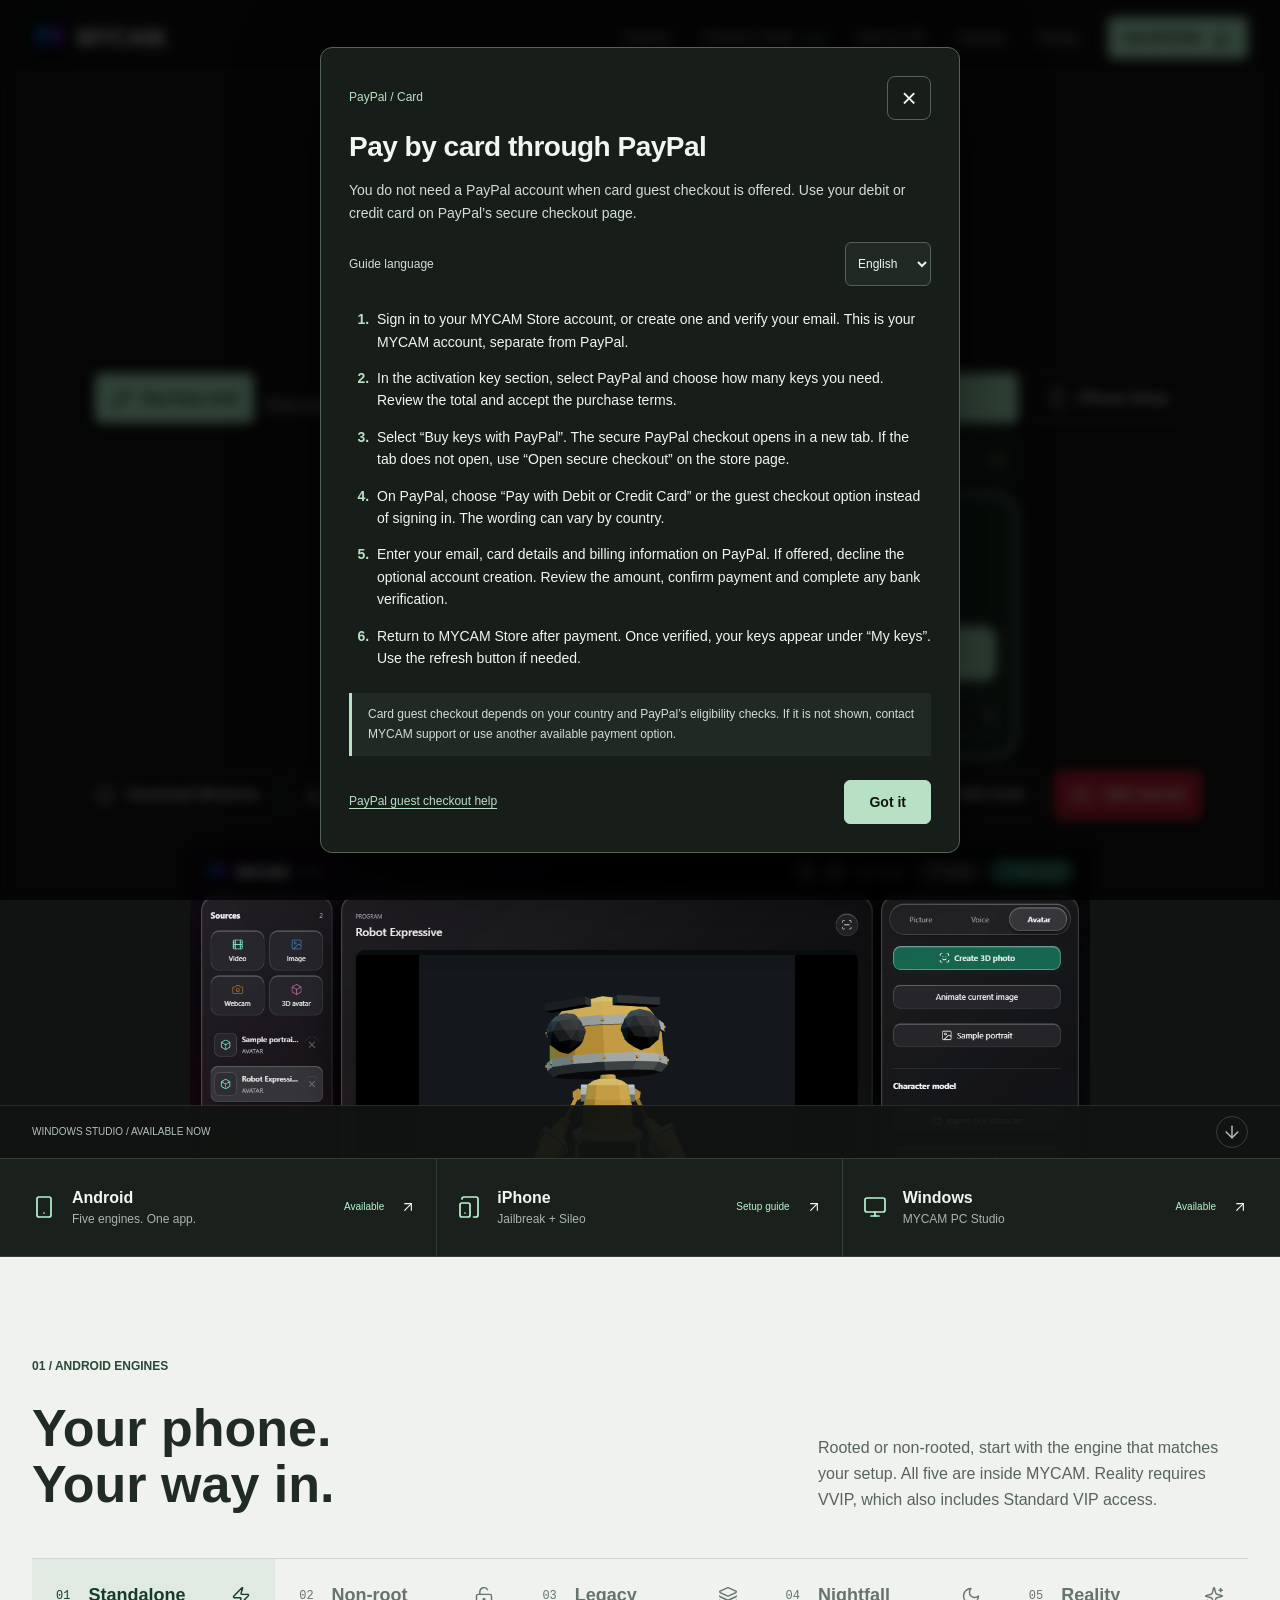
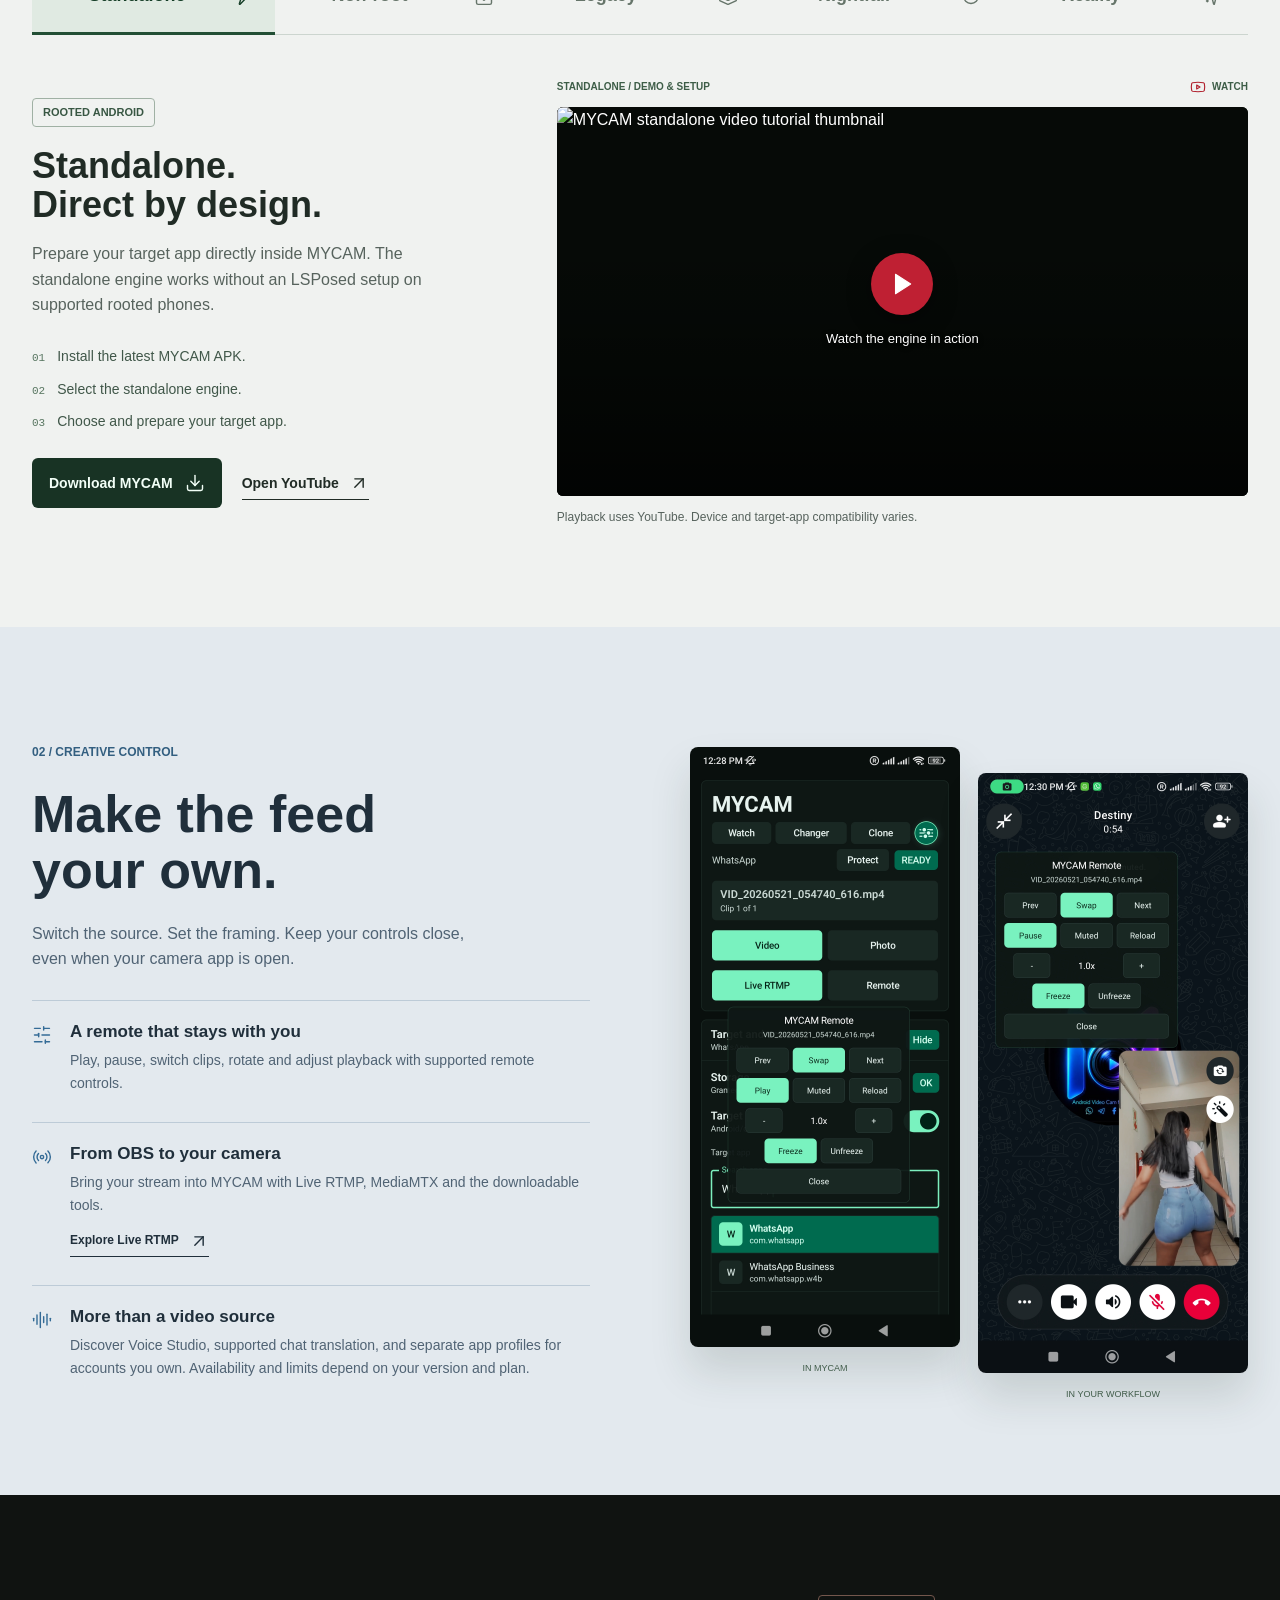
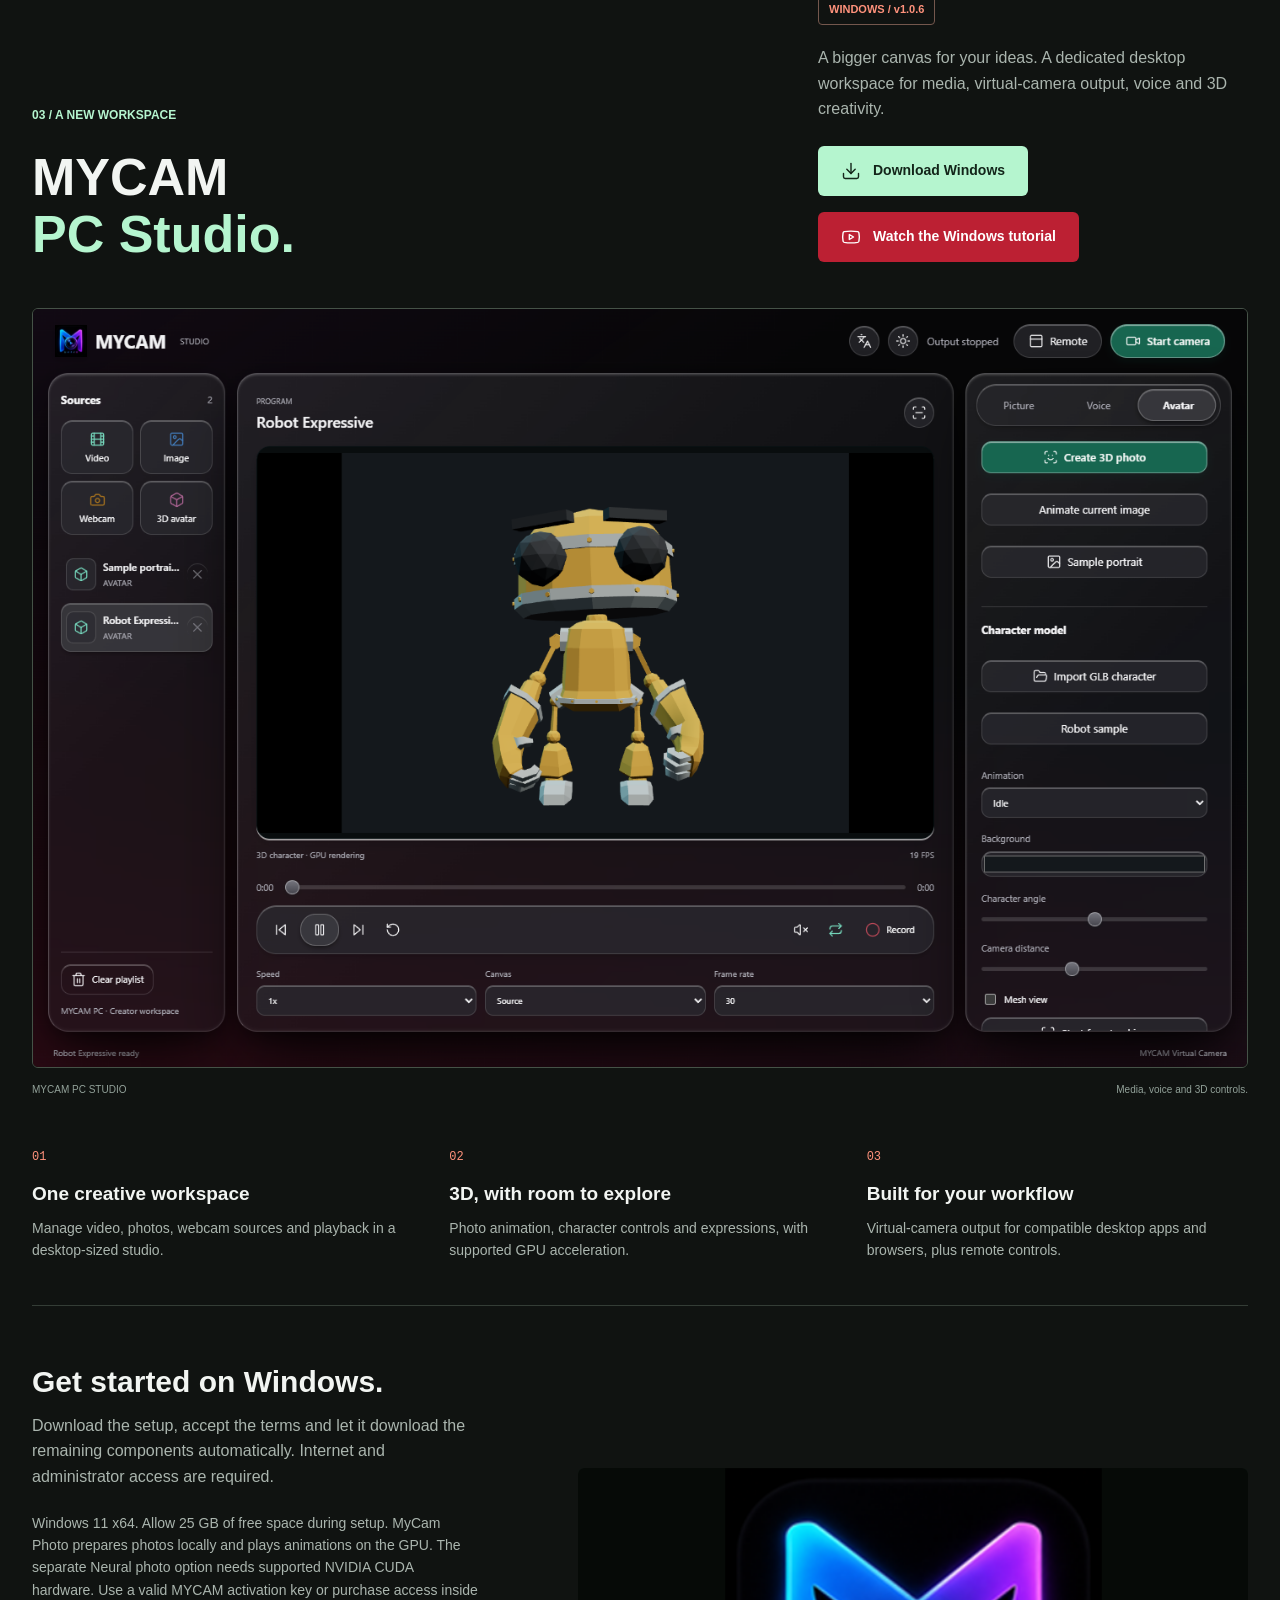
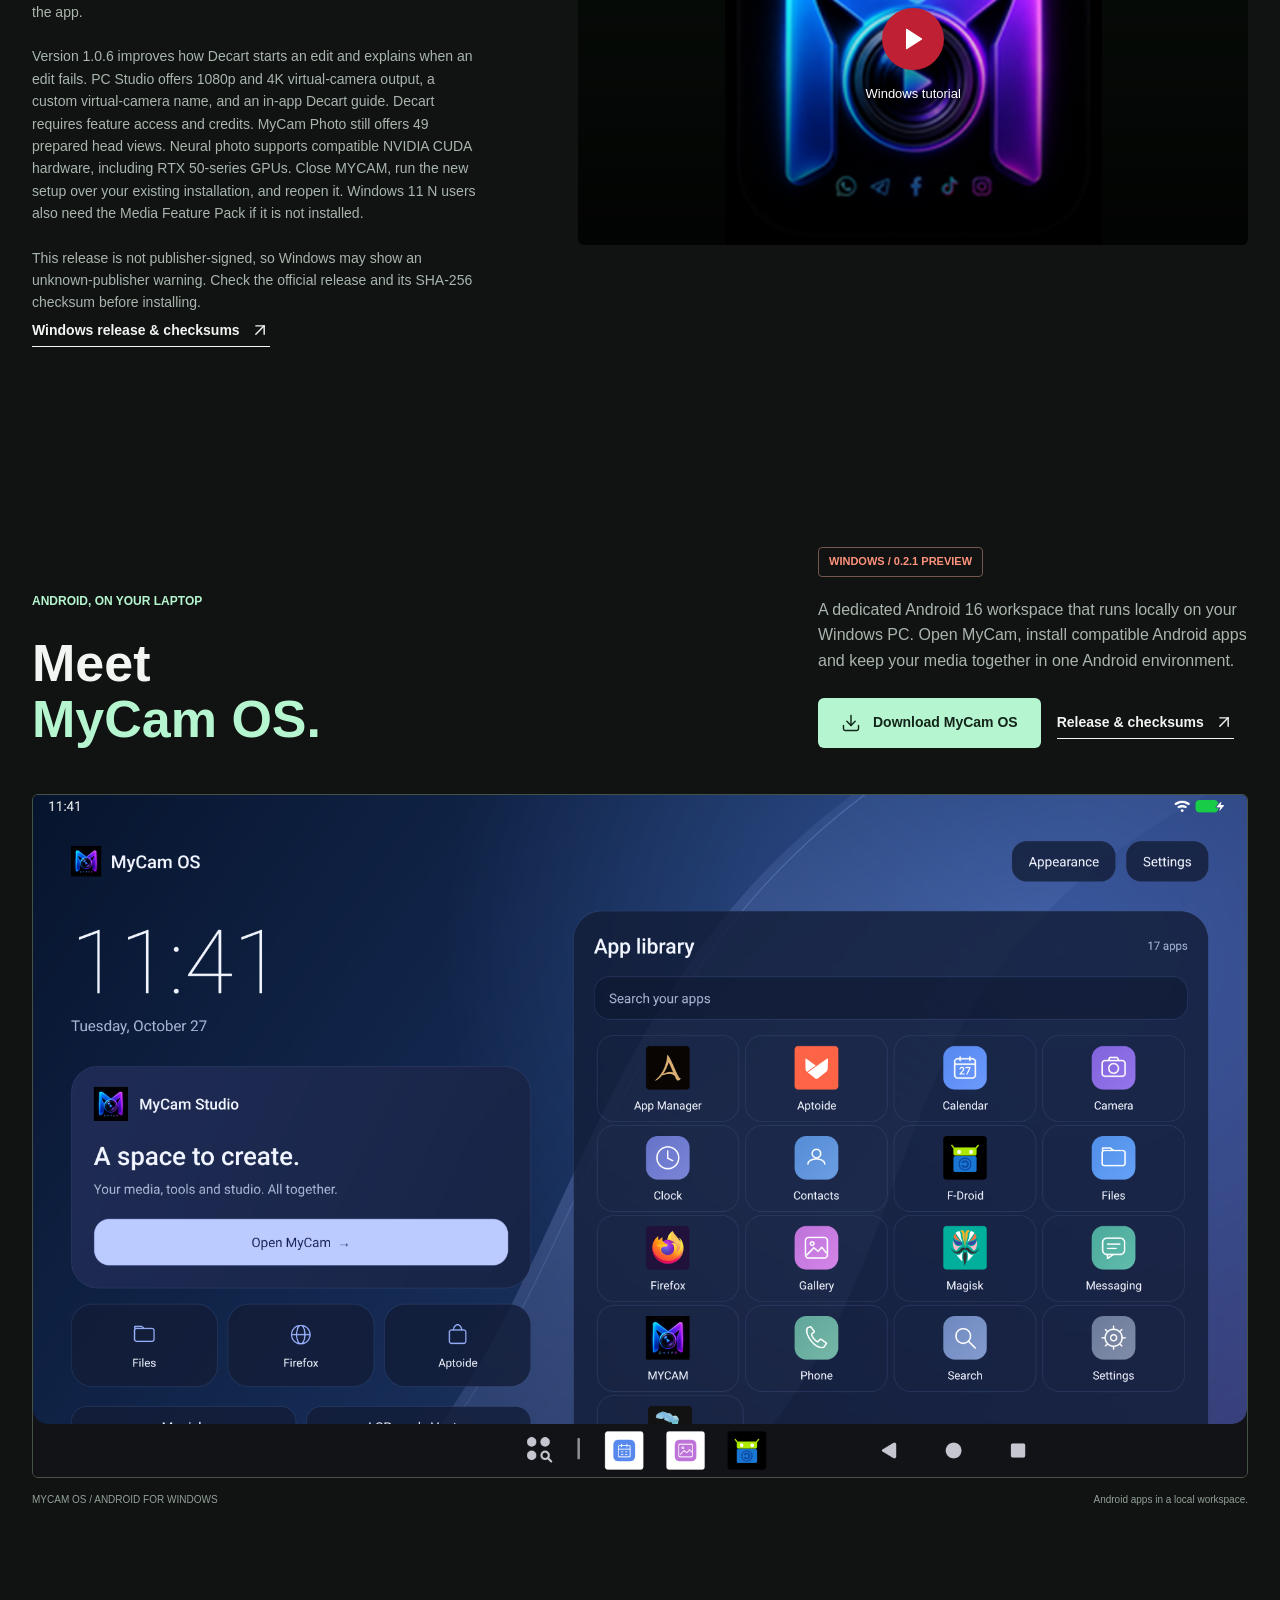
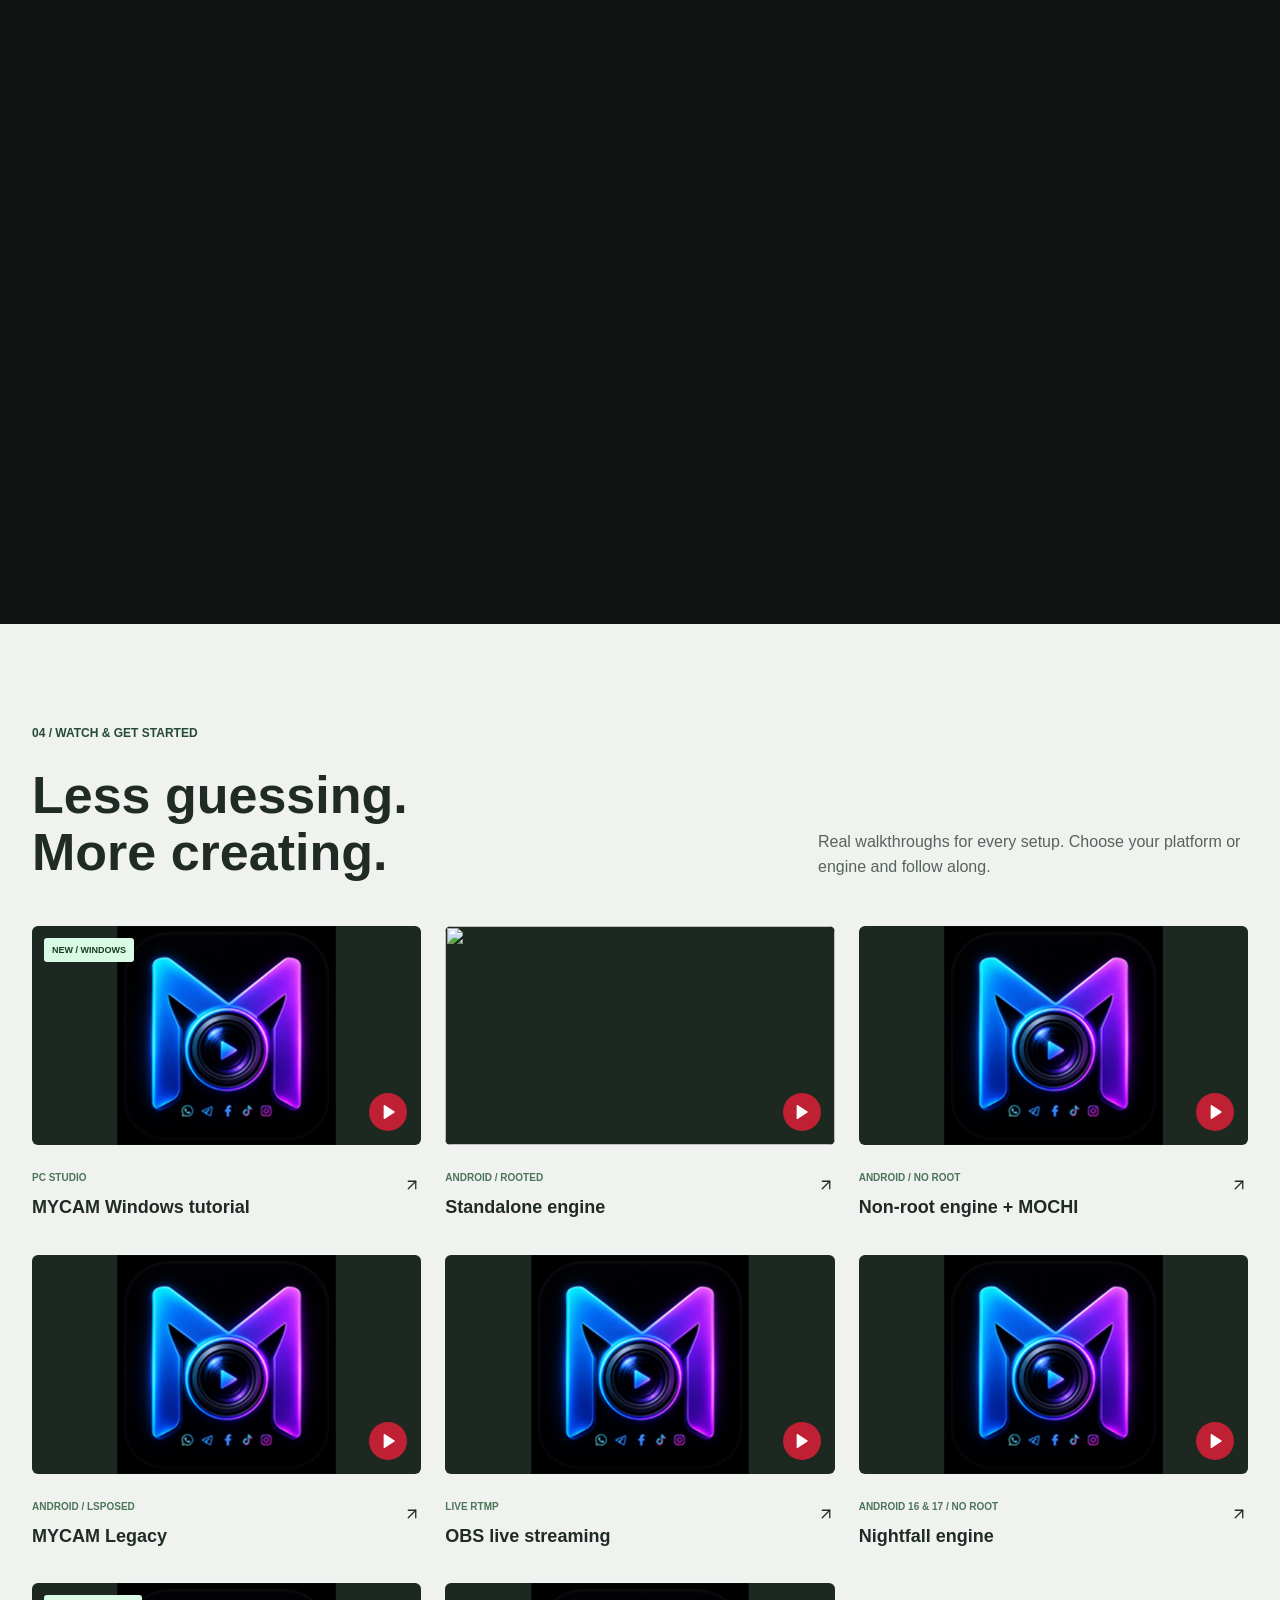
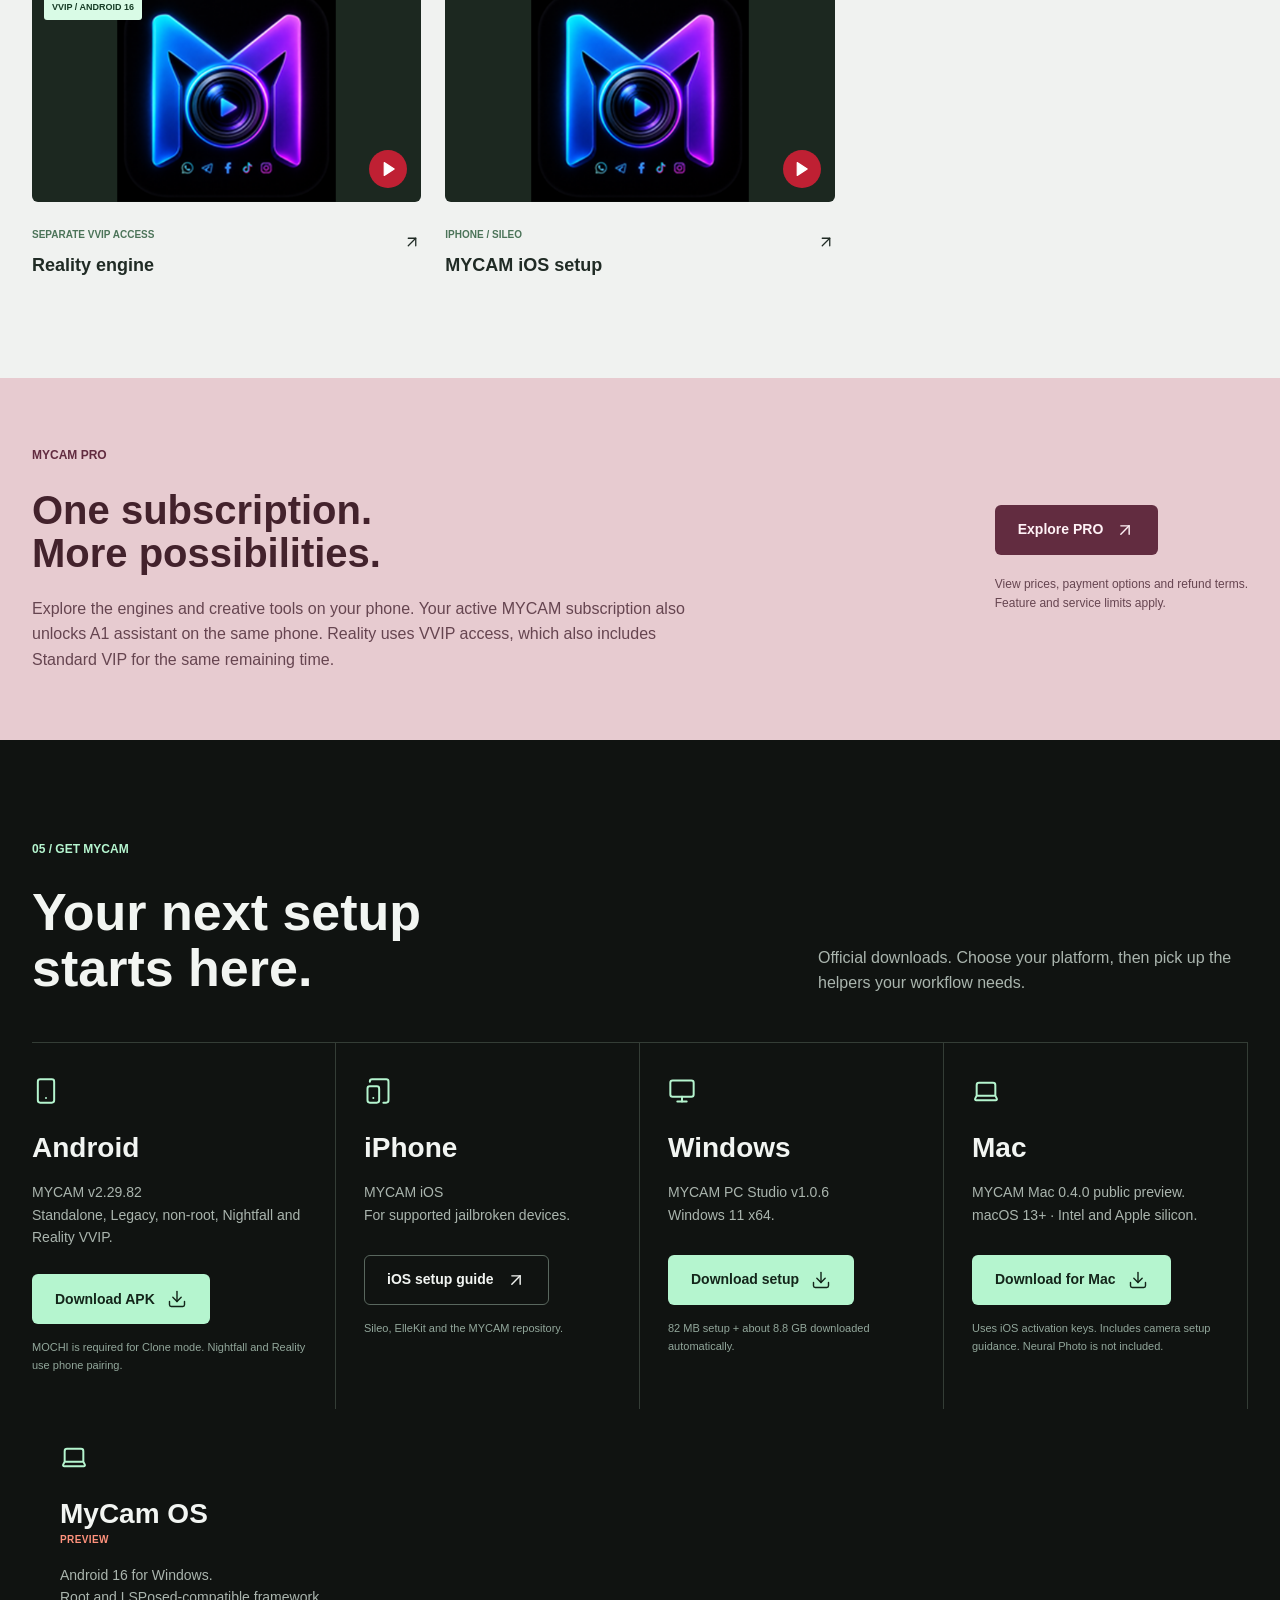
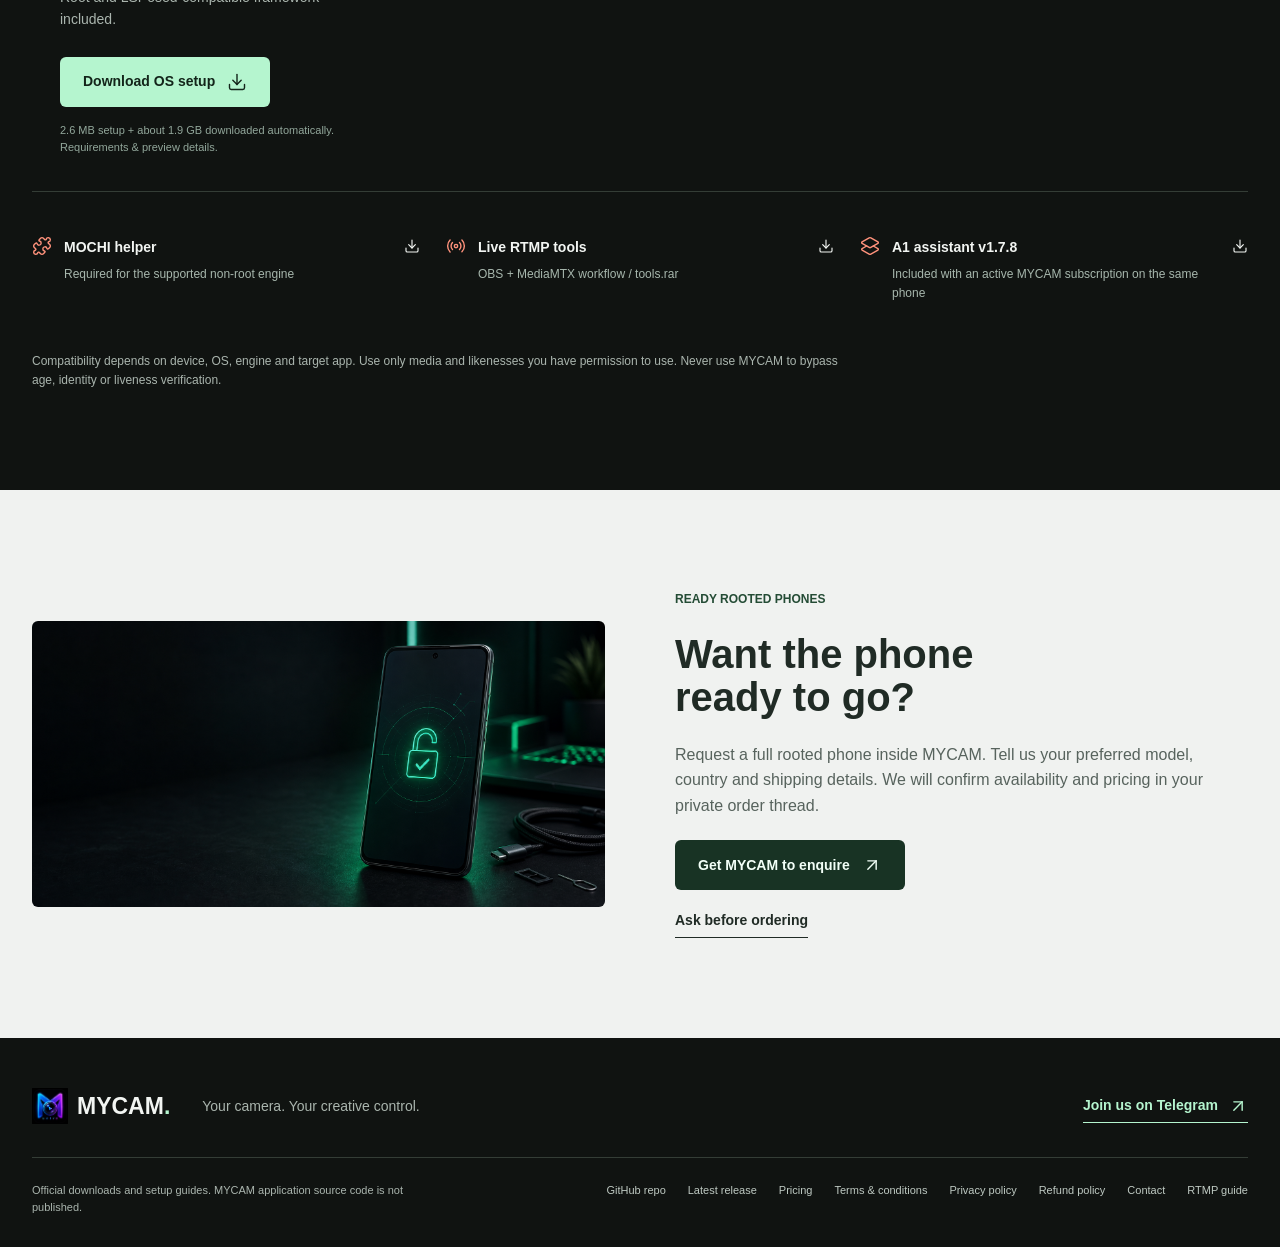
==== docs/index.html @ 9e1f2d4d "Deploy MYCAM 2.29.82 release metadata" ====
<!doctype html>
<html lang="en">
<head>
  <meta charset="utf-8">
  <meta name="viewport" content="width=device-width, initial-scale=1">
  <title>MYCAM | Android, iOS, Windows &amp; Mac Virtual Camera</title>
  <meta name="description" content="Download MYCAM for Android, Windows PC Studio, Mac and MyCam OS for Windows, or follow the iPhone setup. Watch engine tutorials and get MOCHI and Live RTMP tools.">
  <meta name="robots" content="index,follow">
  <link rel="canonical" href="https://elementtime6969.github.io/mycam/">
  <meta property="og:title" content="MYCAM | Your camera. Your creative control.">
  <meta property="og:description" content="Five Android engines. Reality VVIP. iPhone setup. Windows PC Studio and MYCAM Mac public preview are available. Explore the demos and find your setup.">
  <meta property="og:type" content="website">
  <meta property="og:url" content="https://elementtime6969.github.io/mycam/">
  <meta property="og:image" content="https://elementtime6969.github.io/mycam/assets/mycam-pc-studio.png">
  <meta name="twitter:card" content="summary_large_image">
  <meta name="theme-color" content="#101311">
  <link rel="icon" href="assets/mycam-logo.png" type="image/png">
  <link rel="stylesheet" href="assets/site.css?v=20261029-mycam-os">
  <link rel="stylesheet" href="assets/paypal-guide.css?v=20261010-1">
  <script src="assets/paypal-guide.js?v=20261010-1" defer></script>
  <script src="assets/lucide.min.js" defer></script>
  <script src="assets/site.js?v=20261015-vvip-includes-vip" defer></script>
  <link rel="stylesheet" href="assets/android-download.css?v=20261103-1">
  <script src="assets/android-download.js?v=20261103-1" defer></script>
  <script type="application/ld+json">
  {"@context":"https://schema.org","@type":"SoftwareApplication","name":"MYCAM","applicationCategory":"MultimediaApplication","operatingSystem":"Android","softwareVersion":"2.29.82","identifier":"com.destiny.mycam","description":"Android virtual camera with Standalone, Legacy LSPosed, non-root with MOCHI, Nightfall and Reality VVIP engines. Includes local media, remote controls and OBS RTMP workflows.","downloadUrl":"https://github.com/elementtime6969/mycam/releases/download/v2.29.82/Mycam-v2.29.82.apk","installUrl":"https://github.com/elementtime6969/mycam/releases/latest","softwareRequirements":"Root for Standalone and Legacy LSPosed modes, or a supported non-root setup with MOCHI","author":{"@type":"Organization","name":"MYCAM"}}
  </script>
<link rel="stylesheet" href="assets/payment-guide.css"><script src="assets/payment-guide.js?v=20261010-paypal" defer></script></head>
<body>
  <a class="skip-link" href="#main">Skip to content</a>
  <header class="site-header">
    <div class="wrap header-inner">
      <a class="brand" href="#" aria-label="MYCAM home"><img src="assets/mycam-logo.png" width="40" height="40" alt=""><span>MYCAM<span class="brand-dot">.</span></span></a>
      <nav class="desktop-nav" aria-label="Main navigation"><a href="#engines">Engines</a><a href="#windows">Windows Studio <span class="nav-new">NEW</span></a><a href="#mycam-os">MyCam OS</a><a href="#tutorials">Tutorials</a><a href="pricing.html">Pricing</a></nav>
      <a class="button small mint" href="#downloads">Get MYCAM <i data-lucide="arrow-down-to-line" aria-hidden="true"></i></a>
      <button class="icon-button menu-toggle" aria-expanded="false" aria-controls="mobile-nav" aria-label="Open navigation" type="button"><i data-lucide="menu" aria-hidden="true"></i></button>
    </div>
    <nav id="mobile-nav" aria-label="Mobile navigation" hidden><a href="#engines">Engines</a><a href="#windows">Windows Studio</a><a href="#mycam-os">MyCam OS</a><a href="#tutorials">Tutorials</a><a href="#downloads">Downloads</a><a href="pricing.html">Pricing</a><a href="terms.html">Terms</a><a href="privacy.html">Privacy</a><a href="refunds.html">Refunds</a></nav>
    <div class="scroll-progress" aria-hidden="true"></div>
  </header>
  <main id="main">
    <section class="hero" aria-labelledby="hero-title">
      <div class="wrap hero-copy">
        <a class="announcement" href="https://t.me/+isz4hFM1tgY1NTZk" target="_blank" rel="noopener noreferrer"><i data-lucide="send" aria-hidden="true"></i> Join MYCAM on Telegram <i data-lucide="arrow-up-right" aria-hidden="true"></i></a>
        <h1 id="hero-title">MYCAM<span class="brand-dot">.</span></h1>
        <p class="hero-tagline">Your camera. Your creative control.</p>
        <p class="hero-description">Videos, photos and live streams. One creative toolkit for your camera, with a setup that fits your device.</p>
        <div class="actions hero-actions">
          <a class="button mint" href="store.html#keys"><i data-lucide="key-round" aria-hidden="true"></i> Buy keys now</a>
          <button class="paypal-guide-reopen" type="button" data-paypal-guide-open aria-haspopup="dialog" aria-controls="paypal-guide">How to pay by card with PayPal</button>
          <a class="button outline" href="store.html#gold"><i data-lucide="sparkles" aria-hidden="true"></i> Gold membership</a>
          <div class="android-download-group">
            <a class="button mint" href="https://github.com/elementtime6969/mycam/releases/download/v2.29.82/Mycam-v2.29.82.apk"><i data-lucide="download" aria-hidden="true"></i> Download Android <span class="version">v2.29.82</span></a>
            <a class="android-support" href="https://raw.githubusercontent.com/elementtime6969/mycam/main/downloads/MOCHI.apk"><i data-lucide="puzzle" aria-hidden="true"></i><span><strong>MOCHI helper</strong><small>Required non-root support</small></span><i data-lucide="download" aria-hidden="true"></i></a>
<section class="payment-guide payment-guide--hero" data-payment-guide aria-labelledby="payment-guide-title">
  <div class="payment-guide__copy"><h2 id="payment-guide-title" data-guide-title>How to pay</h2><p data-guide-description>Watch the crypto payment tutorial on YouTube.</p></div>
  <div class="payment-guide__actions"><a href="https://www.youtube.com/shorts/A-nVZqbEzdc" target="_blank" rel="noopener noreferrer" data-guide-link>Watch on YouTube</a><select aria-label="Tutorial link language"><option value="en">English</option><option value="es">Español</option><option value="fr">Français</option><option value="ru">Русский</option><option value="hi">हिन्दी</option><option value="zh">简体中文</option><option value="ar">العربية</option></select></div>
</section>
          </div>
          <a class="button outline" href="ios-setup.html"><i data-lucide="smartphone" aria-hidden="true"></i> iPhone Setup</a>
          <a class="button outline" href="https://github.com/elementtime6969/mycam/releases/download/pc-v1.0.6/MYCAM-PC-Setup-1.0.6-x64.exe"><i data-lucide="monitor" aria-hidden="true"></i> Download Windows</a>
          <a class="button outline" href="https://github.com/elementtime6969/mycam/releases/download/mac-v0.4.0/MYCAM-Mac-0.4.0-universal.dmg" title="MYCAM Mac 0.4.0 public preview · macOS 13+ · Intel and Apple silicon"><i data-lucide="laptop" aria-hidden="true"></i> Download Mac</a>
          <a class="button outline" href="https://github.com/elementtime6969/mycam/releases/download/os-v0.2.1-preview/MYCAM-OS-Setup-0.2.1-preview-x64.exe"><i data-lucide="laptop" aria-hidden="true"></i> Download MyCam OS <span class="os-preview-label">Preview</span></a>
          <a class="button outline" href="https://raw.githubusercontent.com/elementtime6969/mycam/main/downloads/A1-assistant-v1.7.8.apk" title="Included with an active MYCAM subscription on the same phone"><i data-lucide="download" aria-hidden="true"></i> A1 assistant</a>
          <a class="button outline" href="https://github.com/elementtime6969/mycam/releases/download/v2.25.7/tools.rar"><i data-lucide="download" aria-hidden="true"></i> OBS tools</a>
          <a class="button youtube" href="https://youtu.be/4k45NKvzP4k?is=LY8h0Eux9Xc-1cVY" target="_blank" rel="noopener noreferrer"><i data-lucide="youtube" aria-hidden="true"></i> OBS tutorial</a>
        </div>
      </div>
      <div class="hero-stage"><img class="hero-product" src="assets/mycam-pc-studio.png" width="1440" height="900" alt="MYCAM PC Studio preview showing sources, a 3D character and picture, voice and avatar controls" fetchpriority="high"><div class="stage-caption"><span>WINDOWS STUDIO / AVAILABLE NOW</span><a href="#windows" aria-label="Explore Windows Studio"><i data-lucide="arrow-down" aria-hidden="true"></i></a></div></div>
    </section>
    <div class="platform-strip"><div class="wrap platforms">
      <a href="#engines"><i data-lucide="smartphone" aria-hidden="true"></i><span><strong>Android</strong><small>Five engines. One app.</small></span><span class="platform-status">Available</span><i data-lucide="arrow-up-right" aria-hidden="true"></i></a>
      <a href="ios-setup.html"><i data-lucide="tablet-smartphone" aria-hidden="true"></i><span><strong>iPhone</strong><small>Jailbreak + Sileo</small></span><span class="platform-status">Setup guide</span><i data-lucide="arrow-up-right" aria-hidden="true"></i></a>
      <a href="#windows"><i data-lucide="monitor" aria-hidden="true"></i><span><strong>Windows</strong><small>MYCAM PC Studio</small></span><span class="platform-status">Available</span><i data-lucide="arrow-up-right" aria-hidden="true"></i></a>
    </div></div>

    <section id="engines" class="section light-section"><div class="wrap">
      <div class="section-heading reveal"><div><p class="eyebrow">01 / ANDROID ENGINES</p><h2>Your phone.<br>Your way in.</h2></div><p>Rooted or non-rooted, start with the engine that matches your setup. All five are inside MYCAM. Reality requires VVIP, which also includes Standard VIP access.</p></div>
      <div class="engine-tabs" role="tablist" aria-label="Android engine">
        <button type="button" role="tab" id="tab-standalone" aria-selected="true" aria-controls="engine-panel" data-engine="standalone"><span>01</span> Standalone <i data-lucide="zap" aria-hidden="true"></i></button>
        <button type="button" role="tab" id="tab-nonroot" aria-selected="false" aria-controls="engine-panel" tabindex="-1" data-engine="nonroot"><span>02</span> Non-root <i data-lucide="unlock-keyhole" aria-hidden="true"></i></button>
        <button type="button" role="tab" id="tab-legacy" aria-selected="false" aria-controls="engine-panel" tabindex="-1" data-engine="legacy"><span>03</span> Legacy <i data-lucide="layers" aria-hidden="true"></i></button>
        <button type="button" role="tab" id="tab-nightfall" aria-selected="false" aria-controls="engine-panel" tabindex="-1" data-engine="nightfall"><span>04</span> Nightfall <i data-lucide="moon" aria-hidden="true"></i></button>
        <button type="button" role="tab" id="tab-reality" aria-selected="false" aria-controls="engine-panel" tabindex="-1" data-engine="reality"><span>05</span> Reality <i data-lucide="sparkles" aria-hidden="true"></i></button>
      </div>
      <div class="engine-showcase" id="engine-panel" role="tabpanel" tabindex="0" aria-labelledby="tab-standalone">
        <div class="engine-copy"><span class="tag" id="engine-requirement">ROOTED ANDROID</span><h3 id="engine-title">Standalone.<br>Direct by design.</h3><p id="engine-description">Prepare your target app directly inside MYCAM. The standalone engine works without an LSPosed setup on supported rooted phones.</p><ol class="setup-steps" id="engine-steps"><li>Install the latest MYCAM APK.</li><li>Select the standalone engine.</li><li>Choose and prepare your target app.</li></ol><div class="actions"><a class="button ink" id="engine-download" href="https://github.com/elementtime6969/mycam/releases/download/v2.29.82/Mycam-v2.29.82.apk">Download MYCAM <i data-lucide="download" aria-hidden="true"></i></a><a class="text-link" id="engine-youtube" href="https://youtu.be/57yzC7uYvX0?is=32Vgl2QqTEK6dMv6" target="_blank" rel="noopener noreferrer">Open YouTube <i data-lucide="arrow-up-right" aria-hidden="true"></i></a></div></div>
        <div class="engine-media"><div class="media-label"><span id="engine-demo-label">STANDALONE / DEMO &amp; SETUP</span><span><i data-lucide="youtube" aria-hidden="true"></i> WATCH</span></div><div class="video-player" id="engine-player" data-video="57yzC7uYvX0" data-title="MYCAM standalone tutorial"><img src="https://i.ytimg.com/vi/57yzC7uYvX0/hqdefault.jpg" alt="MYCAM standalone video tutorial thumbnail" loading="lazy" width="480" height="360"><button class="video-play" type="button" aria-label="Play MYCAM standalone tutorial"><span class="play-circle"><i data-lucide="play" aria-hidden="true"></i></span><span>Watch the engine in action</span></button></div><p class="media-footnote">Playback uses YouTube. Device and target-app compatibility varies.</p></div>
      </div>
      <noscript><p>Other guides: <a href="https://youtu.be/N-sgR6y6h9s?is=lj3b_pDY7KCkOEXu">Non-root with MOCHI</a> &middot; <a href="https://youtu.be/dzsUGq8qy1Y?si=q0GkRN_WRSyMR5h4">Legacy LSPosed</a> &middot; <a href="https://youtu.be/ia74-JO-OwQ?is=R8rhjfXMcyoYVeok">Nightfall</a> &middot; <a href="https://youtu.be/Demu2_Ej8Tc?is=PRPulbhw8C7EtKX1">Reality VVIP</a>. <a href="https://raw.githubusercontent.com/elementtime6969/mycam/main/downloads/MOCHI.apk">Download MOCHI</a> for the non-root engine.</p></noscript>
    </div></section>

    <section class="section control-section" id="creative-tools"><div class="wrap control-layout">
      <div class="control-copy reveal"><p class="eyebrow">02 / CREATIVE CONTROL</p><h2>Make the feed<br>your own.</h2><p class="section-intro">Switch the source. Set the framing. Keep your controls close, even when your camera app is open.</p>
        <div class="feature-line"><i data-lucide="sliders-horizontal" aria-hidden="true"></i><div><h3>A remote that stays with you</h3><p>Play, pause, switch clips, rotate and adjust playback with supported remote controls.</p></div></div>
        <div class="feature-line"><i data-lucide="radio" aria-hidden="true"></i><div><h3>From OBS to your camera</h3><p>Bring your stream into MYCAM with Live RTMP, MediaMTX and the downloadable tools.</p><a class="text-link" href="live-rtmp-setup.html">Explore Live RTMP <i data-lucide="arrow-up-right" aria-hidden="true"></i></a></div></div>
        <div class="feature-line"><i data-lucide="audio-lines" aria-hidden="true"></i><div><h3>More than a video source</h3><p>Discover Voice Studio, supported chat translation, and separate app profiles for accounts you own. Availability and limits depend on your version and plan.</p></div></div>
      </div>
      <div class="phone-gallery reveal"><figure><img src="assets/mycam-app-remote.jpg" alt="MYCAM Android remote with playback and source controls" width="1080" height="2400" loading="lazy"><figcaption>IN MYCAM</figcaption></figure><figure><img src="assets/mycam-whatsapp-call.jpg" alt="MYCAM remote visible during a WhatsApp video call" width="1080" height="2400" loading="lazy"><figcaption>IN YOUR WORKFLOW</figcaption></figure></div>
    </div></section>

    <section id="windows" class="section windows-section"><div class="wrap">
      <div class="section-heading reveal"><div><p class="eyebrow">03 / A NEW WORKSPACE</p><h2>MYCAM<br><span class="accent">PC Studio.</span></h2></div><div><span class="tag dark-tag">WINDOWS / v1.0.6</span><p>A bigger canvas for your ideas. A dedicated desktop workspace for media, virtual-camera output, voice and 3D creativity.</p><div class="actions"><a class="button mint" href="https://github.com/elementtime6969/mycam/releases/download/pc-v1.0.6/MYCAM-PC-Setup-1.0.6-x64.exe"><i data-lucide="download" aria-hidden="true"></i> Download Windows</a><a class="button youtube" href="https://youtu.be/7yKQAaP4SZ0?si=lLMXI89LKjY_VblE" target="_blank" rel="noopener noreferrer"><i data-lucide="youtube" aria-hidden="true"></i> Watch the Windows tutorial</a></div></div></div>
      <figure class="studio-preview reveal"><img src="assets/mycam-pc-studio.png" alt="MYCAM PC Studio with source playlist, 3D character preview and avatar controls" width="1440" height="900" loading="lazy"><figcaption><span>MYCAM PC STUDIO</span><span>Media, voice and 3D controls.</span></figcaption></figure>
      <div class="studio-features"><div><span>01</span><h3>One creative workspace</h3><p>Manage video, photos, webcam sources and playback in a desktop-sized studio.</p></div><div><span>02</span><h3>3D, with room to explore</h3><p>Photo animation, character controls and expressions, with supported GPU acceleration.</p></div><div><span>03</span><h3>Built for your workflow</h3><p>Virtual-camera output for compatible desktop apps and browsers, plus remote controls.</p></div></div>
      <div class="windows-watch reveal"><div><h3>Get started on Windows.</h3><p>Download the setup, accept the terms and let it download the remaining components automatically. Internet and administrator access are required.</p><p class="muted">Windows 11 x64. Allow 25 GB of free space during setup. MyCam Photo prepares photos locally and plays animations on the GPU. The separate Neural photo option needs supported NVIDIA CUDA hardware. Use a valid MYCAM activation key or purchase access inside the app.</p><p class="muted">Version 1.0.6 improves how Decart starts an edit and explains when an edit fails. PC Studio offers 1080p and 4K virtual-camera output, a custom virtual-camera name, and an in-app Decart guide. Decart requires feature access and credits. MyCam Photo still offers 49 prepared head views. Neural photo supports compatible NVIDIA CUDA hardware, including RTX 50-series GPUs. Close MYCAM, run the new setup over your existing installation, and reopen it. Windows 11 N users also need the <a href="https://support.microsoft.com/en-us/windows/experience/platform-variants/media-feature-pack-for-windows-n" target="_blank" rel="noopener noreferrer">Media Feature Pack</a> if it is not installed.</p><p class="muted">This release is not publisher-signed, so Windows may show an unknown-publisher warning. Check the official release and its SHA-256 checksum before installing.</p><a class="text-link" href="https://github.com/elementtime6969/mycam/releases/tag/pc-v1.0.6">Windows release &amp; checksums <i data-lucide="arrow-up-right" aria-hidden="true"></i></a></div><div class="video-player" data-video="7yKQAaP4SZ0" data-title="MYCAM Windows PC Studio tutorial"><img src="https://i.ytimg.com/vi/7yKQAaP4SZ0/hqdefault.jpg" alt="MYCAM Windows tutorial thumbnail" width="480" height="360" loading="lazy"><button class="video-play" type="button" aria-label="Play MYCAM Windows tutorial"><span class="play-circle"><i data-lucide="play" aria-hidden="true"></i></span><span>Windows tutorial</span></button></div></div>
    </div></section>

    <section class="section mycam-os-section" id="mycam-os" aria-labelledby="mycam-os-title"><div class="wrap">
      <div class="section-heading reveal"><div><p class="eyebrow">ANDROID, ON YOUR LAPTOP</p><h2 id="mycam-os-title">Meet<br><span class="accent">MyCam OS.</span></h2></div><div><span class="tag dark-tag">WINDOWS / 0.2.1 PREVIEW</span><p>A dedicated Android 16 workspace that runs locally on your Windows PC. Open MyCam, install compatible Android apps and keep your media together in one Android environment.</p><div class="actions"><a class="button mint" href="https://github.com/elementtime6969/mycam/releases/download/os-v0.2.1-preview/MYCAM-OS-Setup-0.2.1-preview-x64.exe"><i data-lucide="download" aria-hidden="true"></i> Download MyCam OS</a><a class="text-link" href="https://github.com/elementtime6969/mycam/releases/tag/os-v0.2.1-preview">Release &amp; checksums <i data-lucide="arrow-up-right" aria-hidden="true"></i></a></div></div></div>
      <figure class="studio-preview reveal"><img src="assets/mycam-os-preview.png" alt="MyCam OS Android desktop with MyCam, Firefox, Magisk and the app library" width="3840" height="2160" loading="lazy"><figcaption><span>MYCAM OS / ANDROID FOR WINDOWS</span><span>Android apps in a local workspace.</span></figcaption></figure>
      <div class="studio-features reveal"><div><span>01 / READY ON FIRST START</span><h3>The root setup is included.</h3><p>Magisk, the MyCam engine and Vector, the LSPosed-compatible framework, are included. First-start setup runs automatically and may restart Android once. You do not need to root the guest yourself.</p></div><div><span>02 / YOUR MYCAM ACCOUNT</span><h3>Your PC membership, shared.</h3><p>Sign in with your verified MyCam account and activate your existing PC key, or buy monthly access through NOWPayments or Flutterwave. PC Studio and MyCam OS share membership on the same Windows user profile. Transferring a key moves its remaining access under the existing PC rules. Signing in alone does not unlock the OS.</p></div><div><span>03 / A SMALL SETUP</span><h3>Setup downloads the rest.</h3><p>Download the small Windows installer. It fetches the larger OS components from the official GitHub release and verifies them automatically. Android Studio is not required.</p></div></div>
      <div class="os-requirements reveal"><div><h3>Before you install.</h3><p>Start with the recommended 1080p workspace. Open Performance in the OS sidebar to adjust RAM, CPU cores, display resolution and graphics. Save your settings, then stop and start Android to apply them while keeping your apps and files.</p><p>Windows 10/11 x64 on an Intel or AMD PC, hardware virtualization and Windows Hypervisor Platform enabled. Allow at least 14 GB of free disk space and keep an internet connection during installation and use. The OS checks signed installation files and renews backend authorization while running.</p><p class="muted">This is an early x86_64 preview. Google Play services and ARM-only apps are not supported in this factory image. App compatibility varies. Windows may show an unknown-publisher warning; use the official release and check its SHA-256 checksum.</p></div><div class="os-download-facts"><strong>2.6 MB setup</strong><span>About 1.9 GB downloaded during installation.</span><span>Verified MyCam account and paid PC membership required.</span><span>Root and framework setup included.</span></div></div>
    </div></section>

    <section id="tutorials" class="section light-section"><div class="wrap">
      <div class="section-heading reveal"><div><p class="eyebrow">04 / WATCH &amp; GET STARTED</p><h2>Less guessing.<br>More creating.</h2></div><p>Real walkthroughs for every setup. Choose your platform or engine and follow along.</p></div>
      <div class="tutorial-grid">
        <a class="tutorial-card" href="https://youtu.be/7yKQAaP4SZ0?si=lLMXI89LKjY_VblE" data-tutorial="windows"><div class="tutorial-image"><img src="https://i.ytimg.com/vi/7yKQAaP4SZ0/hqdefault.jpg" alt="" width="480" height="360" loading="lazy"><span class="tutorial-play"><i data-lucide="play" aria-hidden="true"></i></span><span class="image-tag">NEW / WINDOWS</span></div><div class="tutorial-caption"><span>PC STUDIO</span><h3>MYCAM Windows tutorial</h3><i data-lucide="arrow-up-right" aria-hidden="true"></i></div></a>
        <a class="tutorial-card" href="https://youtu.be/57yzC7uYvX0?is=32Vgl2QqTEK6dMv6" data-tutorial="standalone"><div class="tutorial-image"><img src="https://i.ytimg.com/vi/57yzC7uYvX0/hqdefault.jpg" alt="" width="480" height="360" loading="lazy"><span class="tutorial-play"><i data-lucide="play" aria-hidden="true"></i></span></div><div class="tutorial-caption"><span>ANDROID / ROOTED</span><h3>Standalone engine</h3><i data-lucide="arrow-up-right" aria-hidden="true"></i></div></a>
        <a class="tutorial-card" href="https://youtu.be/N-sgR6y6h9s?is=lj3b_pDY7KCkOEXu" data-tutorial="nonroot"><div class="tutorial-image"><img src="https://i.ytimg.com/vi/N-sgR6y6h9s/hqdefault.jpg" alt="" width="480" height="360" loading="lazy"><span class="tutorial-play"><i data-lucide="play" aria-hidden="true"></i></span></div><div class="tutorial-caption"><span>ANDROID / NO ROOT</span><h3>Non-root engine + MOCHI</h3><i data-lucide="arrow-up-right" aria-hidden="true"></i></div></a>
        <a class="tutorial-card" href="https://youtu.be/dzsUGq8qy1Y?si=q0GkRN_WRSyMR5h4" data-tutorial="legacy"><div class="tutorial-image"><img src="https://i.ytimg.com/vi/dzsUGq8qy1Y/hqdefault.jpg" alt="" width="480" height="360" loading="lazy"><span class="tutorial-play"><i data-lucide="play" aria-hidden="true"></i></span></div><div class="tutorial-caption"><span>ANDROID / LSPOSED</span><h3>MYCAM Legacy</h3><i data-lucide="arrow-up-right" aria-hidden="true"></i></div></a>
        <a class="tutorial-card" href="https://youtu.be/4k45NKvzP4k?is=LY8h0Eux9Xc-1cVY" data-tutorial="obs"><div class="tutorial-image"><img src="https://i.ytimg.com/vi/4k45NKvzP4k/hqdefault.jpg" alt="" width="480" height="360" loading="lazy"><span class="tutorial-play"><i data-lucide="play" aria-hidden="true"></i></span></div><div class="tutorial-caption"><span>LIVE RTMP</span><h3>OBS live streaming</h3><i data-lucide="arrow-up-right" aria-hidden="true"></i></div></a>
        <a class="tutorial-card" href="https://youtu.be/ia74-JO-OwQ?is=R8rhjfXMcyoYVeok" data-tutorial="nightfall"><div class="tutorial-image"><img src="https://i.ytimg.com/vi/ia74-JO-OwQ/hqdefault.jpg" alt="" width="480" height="360" loading="lazy"><span class="tutorial-play"><i data-lucide="play" aria-hidden="true"></i></span></div><div class="tutorial-caption"><span>ANDROID 16 &amp; 17 / NO ROOT</span><h3>Nightfall engine</h3><i data-lucide="arrow-up-right" aria-hidden="true"></i></div></a>
        <a class="tutorial-card" href="https://youtu.be/Demu2_Ej8Tc?is=PRPulbhw8C7EtKX1" data-tutorial="reality"><div class="tutorial-image"><img src="https://i.ytimg.com/vi/Demu2_Ej8Tc/hqdefault.jpg" alt="" width="480" height="360" loading="lazy"><span class="tutorial-play"><i data-lucide="play" aria-hidden="true"></i></span><span class="image-tag">VVIP / ANDROID 16</span></div><div class="tutorial-caption"><span>SEPARATE VVIP ACCESS</span><h3>Reality engine</h3><i data-lucide="arrow-up-right" aria-hidden="true"></i></div></a>
        <a class="tutorial-card" href="https://youtu.be/JaYVvwRQ4vU?is=_dEw0d2QL0_TNPTS" data-tutorial="ios"><div class="tutorial-image"><img src="https://i.ytimg.com/vi/JaYVvwRQ4vU/hqdefault.jpg" alt="" width="480" height="360" loading="lazy"><span class="tutorial-play"><i data-lucide="play" aria-hidden="true"></i></span></div><div class="tutorial-caption"><span>IPHONE / SILEO</span><h3>MYCAM iOS setup</h3><i data-lucide="arrow-up-right" aria-hidden="true"></i></div></a>
      </div>
    </div></section>

    <section class="section pro-section" id="pro"><div class="wrap pro-layout reveal"><div><p class="eyebrow">MYCAM PRO</p><h2>One subscription.<br>More possibilities.</h2><p>Explore the engines and creative tools on your phone. Your active MYCAM subscription also unlocks A1 assistant on the same phone. Reality uses VVIP access, which also includes Standard VIP for the same remaining time.</p></div><div class="pro-actions"><button class="button mint" type="button" id="open-pro" aria-haspopup="dialog" aria-controls="mycam-pro">Explore PRO <i data-lucide="arrow-up-right" aria-hidden="true"></i></button><p><a href="pricing.html">View prices, payment options and refund terms.</a><br>Feature and service limits apply.</p></div></div></section>

    <section id="downloads" class="section downloads-section"><div class="wrap">
      <div class="section-heading reveal"><div><p class="eyebrow">05 / GET MYCAM</p><h2>Your next setup<br>starts here.</h2></div><p>Official downloads. Choose your platform, then pick up the helpers your workflow needs.</p></div>
      <div class="download-platforms">
        <article class="platform-download"><i data-lucide="smartphone" aria-hidden="true"></i><h3>Android</h3><p>MYCAM v2.29.82<br>Standalone, Legacy, non-root, Nightfall and Reality VVIP.</p><a class="button mint" href="https://github.com/elementtime6969/mycam/releases/download/v2.29.82/Mycam-v2.29.82.apk">Download APK <i data-lucide="download" aria-hidden="true"></i></a><small>MOCHI is required for Clone mode. Nightfall and Reality use phone pairing.</small></article>
        <article class="platform-download"><i data-lucide="tablet-smartphone" aria-hidden="true"></i><h3>iPhone</h3><p>MYCAM iOS<br>For supported jailbroken devices.</p><a class="button outline" href="ios-setup.html">iOS setup guide <i data-lucide="arrow-up-right" aria-hidden="true"></i></a><small>Sileo, ElleKit and the MYCAM repository.</small></article>
        <article class="platform-download"><i data-lucide="monitor" aria-hidden="true"></i><h3>Windows</h3><p>MYCAM PC Studio v1.0.6<br>Windows 11 x64.</p><a class="button mint" href="https://github.com/elementtime6969/mycam/releases/download/pc-v1.0.6/MYCAM-PC-Setup-1.0.6-x64.exe">Download setup <i data-lucide="download" aria-hidden="true"></i></a><small>82 MB setup + about 8.8 GB downloaded automatically.</small></article>
        <article class="platform-download"><i data-lucide="laptop" aria-hidden="true"></i><h3>Mac</h3><p>MYCAM Mac 0.4.0 public preview.<br>macOS 13+ · Intel and Apple silicon.</p><a class="button mint" href="mac-setup.html">Download for Mac <i data-lucide="download" aria-hidden="true"></i></a><small>Uses iOS activation keys. Includes camera setup guidance. Neural Photo is not included.</small></article>
        <article class="platform-download os-download-card"><i data-lucide="laptop" aria-hidden="true"></i><h3>MyCam OS <span class="os-preview-label">Preview</span></h3><p>Android 16 for Windows.<br>Root and LSPosed-compatible framework included.</p><a class="button mint" href="https://github.com/elementtime6969/mycam/releases/download/os-v0.2.1-preview/MYCAM-OS-Setup-0.2.1-preview-x64.exe">Download OS setup <i data-lucide="download" aria-hidden="true"></i></a><small>2.6 MB setup + about 1.9 GB downloaded automatically. <a href="#mycam-os">Requirements &amp; preview details.</a></small></article>
      </div>
      <div class="download-tools">
        <a href="https://raw.githubusercontent.com/elementtime6969/mycam/main/downloads/MOCHI.apk"><i data-lucide="puzzle" aria-hidden="true"></i><span><strong>MOCHI helper</strong><small>Required for the supported non-root engine</small></span><i data-lucide="download" aria-hidden="true"></i></a>
        <a href="https://github.com/elementtime6969/mycam/releases/download/v2.25.7/tools.rar"><i data-lucide="radio" aria-hidden="true"></i><span><strong>Live RTMP tools</strong><small>OBS + MediaMTX workflow / tools.rar</small></span><i data-lucide="download" aria-hidden="true"></i></a>
        <a href="https://raw.githubusercontent.com/elementtime6969/mycam/main/downloads/A1-assistant-v1.7.8.apk"><i data-lucide="layers-2" aria-hidden="true"></i><span><strong>A1 assistant v1.7.8</strong><small>Included with an active MYCAM subscription on the same phone</small></span><i data-lucide="download" aria-hidden="true"></i></a>
      </div>
      <p class="download-note">Compatibility depends on device, OS, engine and target app. Use only media and likenesses you have permission to use. Never use MYCAM to bypass age, identity or liveness verification.</p>
    </div></section>

    <section class="section light-section"><div class="wrap phone-order reveal"><img src="assets/rooted-phone-ad.png" width="1774" height="887" loading="lazy" alt="MYCAM ready rooted phone offer"><div><p class="eyebrow">READY ROOTED PHONES</p><h2>Want the phone<br>ready to go?</h2><p>Request a full rooted phone inside MYCAM. Tell us your preferred model, country and shipping details. We will confirm availability and pricing in your private order thread.</p><a class="button ink" href="https://github.com/elementtime6969/mycam/releases/download/v2.29.82/Mycam-v2.29.82.apk">Get MYCAM to enquire <i data-lucide="arrow-up-right" aria-hidden="true"></i></a><a class="text-link" href="https://github.com/elementtime6969/mycam/issues">Ask before ordering</a></div></div></section>
  </main>
  <footer><div class="wrap"><div class="footer-top"><a class="brand" href="#"><img src="assets/mycam-logo.png" width="40" height="40" alt=""><span>MYCAM<span class="brand-dot">.</span></span></a><p>Your camera. Your creative control.</p><a class="text-link" href="https://t.me/+isz4hFM1tgY1NTZk" target="_blank" rel="noopener noreferrer">Join us on Telegram <i data-lucide="arrow-up-right" aria-hidden="true"></i></a></div><div class="footer-bottom"><p>Official downloads and setup guides. MYCAM application source code is not published.</p><nav aria-label="Footer navigation"><a href="https://github.com/elementtime6969/mycam">GitHub repo</a><a href="https://github.com/elementtime6969/mycam/releases/latest">Latest release</a><a href="pricing.html">Pricing</a><a href="terms.html">Terms &amp; conditions</a><a href="privacy.html">Privacy policy</a><a href="refunds.html">Refund policy</a><a href="mailto:willizbruce@outlook.com">Contact</a><a href="live-rtmp-setup.html">RTMP guide</a></nav></div></div></footer>

  <dialog id="android-download-dialog" class="android-download-dialog" aria-labelledby="android-download-title" aria-describedby="android-download-description">
    <div class="dialog-bar"><h2 id="android-download-title">Download MYCAM for Android</h2><button class="icon-button" type="button" data-close-download aria-label="Close download options">✕</button></div>
    <div class="android-download-content"><p id="android-download-description">Choose a download server. If your download stalls, try the other server.</p>
      <div class="android-download-servers">
        <a id="android-server-one" class="android-download-server" data-download-server href="https://github.com/elementtime6969/mycam/releases/download/v2.29.82/Mycam-v2.29.82.apk"><span><strong>Server 1 — GitHub</strong><small>Download from our official GitHub release.</small></span><span class="android-download-arrow" aria-hidden="true">↓</span></a>
        <a id="android-server-two" class="android-download-server" data-download-server href="https://europe-west2-wallpaper-5b02e.cloudfunctions.net/myCamAndroidDownload"><span><strong>Server 2 — Direct download</strong><small>Firebase · the download used inside MYCAM.</small></span><span class="android-download-arrow" aria-hidden="true">↓</span></a>
      </div><p id="android-download-started" class="android-download-started" role="status" hidden>Your download is starting. Check your browser’s downloads. If it does not finish, try the other server.</p>
      <p class="android-download-note">Both servers provide official MYCAM Android downloads. Your browser may ask you to confirm the APK download.</p>
    </div>
  </dialog>
  <dialog id="tutorial-dialog" class="tutorial-dialog" aria-labelledby="tutorial-title"><div class="dialog-bar"><h2 id="tutorial-title">MYCAM tutorial</h2><button class="icon-button" type="button" data-close-dialog aria-label="Close tutorial"><i data-lucide="x" aria-hidden="true"></i></button></div><div id="tutorial-mount"></div><p class="dialog-footnote">Player not loading? <a id="tutorial-external" href="https://youtu.be/7yKQAaP4SZ0?si=lLMXI89LKjY_VblE" target="_blank" rel="noopener noreferrer">Watch on YouTube <i data-lucide="arrow-up-right" aria-hidden="true"></i></a></p></dialog>
  <dialog id="mycam-pro" class="pro-dialog" aria-labelledby="pro-title"><div class="dialog-bar"><span class="eyebrow">MYCAM PRO</span><button class="icon-button" type="button" data-close-dialog aria-label="Close PRO details"><i data-lucide="x" aria-hidden="true"></i></button></div><div class="pro-content"><h2 id="pro-title">More possibilities.<br>One subscription.</h2><p>Phone camera engines, live streams, voice and chat tools in one MYCAM plan.</p><ul class="pro-benefits"><li><h3>Android engines</h3><p>Standalone, Legacy LSPosed, supported non-root setups with MOCHI and Nightfall. Reality requires VVIP, which also includes Standard VIP access.</p></li><li><h3>Media + remote controls</h3><p>Images and videos, playback controls, supported framing and rotation tools.</p></li><li><h3>OBS streaming + Watch mode</h3><p>Bring a live stream into your workflow through RTMP and MediaMTX.</p></li><li><h3>Clone + profile tools</h3><p>Separate supported app profiles and Android ID tools for accounts you own and testing.</p></li><li><h3>Voice Studio + translation</h3><p>Text-to-speech, voice transformation and supported chat translation.</p></li><li><h3>AI video tools</h3><p>Available according to your app version, account and service limits.</p></li><li><h3>A1 assistant access</h3><p>Use the compatible companion app on the same phone until your MYCAM subscription expires.</p></li></ul><div class="pro-plan"><h3>MYCAM PRO monthly membership</h3><p>Planned &pound;10 monthly base price through FastSpring. Renews automatically until cancelled. Final tax-inclusive pricing will be confirmed before launch.</p><p>FastSpring subscriptions are awaiting activation. Cancel future renewals through the link in your FastSpring receipt; paid access continues to the end of the billing period.</p><p>Current one-time options: &pound;17 with Bitcoin or &#8358;19,000 with Flutterwave for 30 days. These do not renew automatically.</p><p><a href="pricing.html">View pricing and cancellation details</a></p><a class="button mint" href="https://github.com/elementtime6969/mycam/releases/download/v2.29.82/Mycam-v2.29.82.apk">Download MYCAM <i data-lucide="download" aria-hidden="true"></i></a></div><p class="muted">Features depend on device, version and engine. Voice and AI services have separate availability and usage limits; PRO does not include unlimited generation.</p></div></dialog>
  <aside id="nonroot-notice" class="nonroot-notice" aria-labelledby="nonroot-notice-title" hidden>
    <button class="icon-button" type="button" id="close-notice" aria-label="Dismiss non-root notice" title="Dismiss tutorial"><i data-lucide="x" aria-hidden="true"></i></button>
    <span class="eyebrow">NON-ROOT ANDROID</span>
    <h2 id="nonroot-notice-title">MYCAM without rooting your phone.</h2>
    <p>Watch the non-root setup tutorial. Requires MOCHI and a supported phone and app.</p>
    <div class="video-player" id="notice-player" data-video="N-sgR6y6h9s" data-title="MYCAM non-root + MOCHI tutorial">
      <img src="https://i.ytimg.com/vi/N-sgR6y6h9s/hqdefault.jpg" alt="MYCAM non-root setup tutorial thumbnail" loading="lazy" width="480" height="360">
      <button class="video-play" type="button" aria-label="Play MYCAM non-root tutorial"><span class="play-circle"><i data-lucide="play" aria-hidden="true"></i></span><span>Watch the non-root tutorial</span></button>
    </div>
    <div class="notice-actions"><a class="text-link" href="#engines" id="notice-engine">Non-root setup <i data-lucide="arrow-up-right" aria-hidden="true"></i></a><a class="text-link" href="https://youtu.be/N-sgR6y6h9s?is=lj3b_pDY7KCkOEXu" target="_blank" rel="noopener noreferrer">YouTube <i data-lucide="external-link" aria-hidden="true"></i></a></div>
  </aside>
</body>
</html>
---- docs/assets/site.css ----
@charset "UTF-8";
:root{color-scheme:dark;--bg:#101311;--surface:#1a1e1b;--ink:#f2f5f2;--muted:#aab5ae;--line:#343d36;--mint:#b5f5cf;--coral:#ff927c;--red:#bc2033;--ease:cubic-bezier(.23,1,.32,1)}
*{box-sizing:border-box;letter-spacing:0}
html{scroll-behavior:smooth;scroll-padding-top:100px}
body{margin:0;background:var(--bg);color:var(--ink);font-family:"Segoe UI",Arial,sans-serif;font-size:16px;line-height:1.6}
button,a,input{-webkit-tap-highlight-color:transparent}
button{font:inherit;cursor:pointer}a{color:inherit;text-decoration:none}img{display:block;max-width:100%}
button:focus-visible,a:focus-visible,[tabindex="0"]:focus-visible{outline:3px solid #28a8fb;outline-offset:5px}
button:active,.button:active{transform:scale(.98)}[hidden]{display:none!important}
h1,h2,h3,p,figure{margin:0}h1,h2,h3{line-height:1.08;font-weight:650;overflow-wrap:break-word}h2{font-size:52px}h3{font-size:22px}p{color:var(--muted)}
.wrap{width:min(1240px,calc(100% - 64px));margin-inline:auto}.section{padding-block:100px;scroll-margin-top:16px}
.eyebrow{font-size:12px;font-weight:700;color:var(--mint);margin-bottom:24px}.muted{font-size:14px;color:var(--muted)}.accent,.brand-dot{color:var(--mint)}
.lucide{width:20px;height:20px;stroke-width:1.7;flex:none;vertical-align:middle}
.button{display:inline-flex;align-items:center;justify-content:center;gap:12px;min-height:50px;padding:12px 22px;border:1px solid transparent;border-radius:6px;font-weight:650;font-size:14px;line-height:1.4;transition:background-color 180ms ease,transform 160ms var(--ease);text-align:center}
.button.mint{background:var(--mint);color:#13251a}.button.outline{border-color:#59675e;background:transparent;color:var(--ink)}.button.ink{background:#183324;color:#f2fff7}.button.youtube{background:var(--red);color:#fff}
.button.small{min-height:42px;padding:9px 16px;font-size:13px}.button .version{padding-left:10px;border-left:1px solid #638c70;font-size:12px}.actions{display:flex;flex-wrap:wrap;align-items:center;gap:16px}
.text-link{display:inline-flex;align-items:center;gap:10px;font-weight:600;font-size:14px;border-bottom:1px solid currentColor;padding-block:5px}
.icon-button{display:inline-grid;place-items:center;width:42px;height:42px;border:1px solid var(--line);border-radius:50%;background:transparent;color:inherit;flex:none}
.tag{display:inline-block;border:1px solid #a0b1a4;border-radius:4px;padding:5px 10px;font-size:11px;font-weight:700;color:#385743}
.skip-link{position:fixed;top:8px;left:8px;z-index:100;background:var(--mint);color:#112019;padding:12px;transform:translateY(-150%)}.skip-link:focus{transform:translateY(0)}
.site-header{position:sticky;top:0;z-index:30;border-bottom:1px solid #ffffff13;background:#101311ed;backdrop-filter:blur(18px)}
.header-inner{display:flex;align-items:center;gap:30px;min-height:76px}.brand{display:inline-flex;align-items:center;gap:9px;color:#f2f5f2;font-size:23px;font-weight:750;white-space:nowrap}.brand img{width:36px;height:36px;object-fit:contain}
.desktop-nav{display:flex;align-items:center;gap:32px;margin-left:auto;font-size:13px;color:#c2ccc5}.nav-new{font-size:9px;color:var(--mint);margin-left:5px}.menu-toggle{display:none}
#mobile-nav{padding:8px 24px 22px;border-top:1px solid var(--line)}#mobile-nav a{display:block;padding:12px 0;color:var(--ink)}
.scroll-progress{position:absolute;bottom:-1px;left:0;width:100%;height:2px;background:var(--mint);transform:scaleX(0);transform-origin:left}
.hero{position:relative;isolation:isolate;overflow:hidden;padding-top:36px}.hero-copy{text-align:center;position:relative;z-index:2}
.announcement{display:inline-flex;justify-content:center;align-items:center;gap:10px;font-size:12px;color:#bac9bf;margin-bottom:14px}.announcement .lucide{width:15px;height:15px}.status-dot{width:6px;height:6px;border-radius:50%;background:var(--mint);flex:none}
h1{font-size:96px;font-weight:700;line-height:1}.hero-tagline{font-size:24px;color:var(--ink);margin-top:12px;font-weight:450}.hero-description{max-width:620px;margin:12px auto 20px;font-size:15px}.hero-actions{justify-content:center}
.hero-stage{position:relative;width:min(100%,1500px);height:310px;margin:28px auto 0;overflow:hidden}.hero-product{width:900px;max-width:calc(100% - 64px);height:auto;margin:0 auto;transform-origin:center top}
.stage-caption{position:absolute;bottom:0;left:0;right:0;display:flex;align-items:center;justify-content:space-between;gap:12px;padding:10px max(32px,calc((100% - 1240px)/2));background:#101311f2;border-top:1px solid #ffffff1a;font-size:10px;color:#b6c2bb}.stage-caption a{display:grid;place-items:center;width:32px;height:32px;border:1px solid var(--line);border-radius:50%}
.platform-strip{border-block:1px solid var(--line);background:#1a211c}.platforms{display:grid;grid-template-columns:repeat(3,minmax(0,1fr))}.platforms>a{display:flex;align-items:center;gap:16px;padding:26px 20px;border-right:1px solid var(--line)}.platforms>a:first-child{padding-left:0}.platforms>a:last-child{padding-right:0;border:0}.platforms strong{display:block;font-size:16px;font-weight:600}.platforms small{display:block;font-size:12px;color:#a8b6ac}.platforms>a>.lucide:first-child{color:var(--mint);width:24px;height:24px}.platform-status{font-size:10px;color:var(--mint);margin-left:auto;white-space:nowrap}.platform-status.soon{color:var(--coral)}.platforms>a>.lucide:last-child{width:16px}
.light-section{--ink:#202b25;--muted:#57635d;--line:#ccd5cf;--mint:#244c35;color-scheme:light;background:#f0f2f0;color:var(--ink)}
.section-heading{display:flex;justify-content:space-between;align-items:flex-end;gap:60px;margin-bottom:46px}.section-heading>p,.section-heading>div+div{max-width:430px;font-size:16px}.section-heading>div+div>p{margin:20px 0 24px}
.engine-tabs{display:grid;grid-template-columns:repeat(5,minmax(0,1fr));border-block:1px solid var(--line);margin-bottom:44px}.engine-tabs button{display:flex;align-items:center;gap:18px;border:0;border-bottom:3px solid transparent;margin-bottom:-1px;padding:22px 24px;background:transparent;color:#66756a;font-size:18px;font-weight:600;text-align:left;transition:background-color 180ms ease,color 180ms ease}.engine-tabs button>span{font:12px Consolas,monospace}.engine-tabs .lucide{margin-left:auto}.engine-tabs [aria-selected="true"]{color:#143d26;border-bottom-color:#224f35;background:#e0eae2}
.engine-showcase{display:grid;grid-template-columns:minmax(0,.8fr) minmax(0,1.2fr);gap:64px;align-items:center;min-height:370px}.engine-copy h3{font-size:36px;margin-block:20px 16px;max-width:420px;min-height:78px}.engine-copy>p{max-width:440px;min-height:78px}
.setup-steps{list-style:none;counter-reset:step;margin:26px 0;padding:0;display:grid;gap:10px;font-size:14px;color:#405749}.setup-steps li{counter-increment:step;display:flex;gap:12px;align-items:baseline}.setup-steps li:before{content:"0" counter(step);font:11px Consolas,monospace;color:#587661}.engine-copy .actions{gap:20px}.engine-copy .button{padding-inline:16px}
.media-label{display:flex;align-items:center;justify-content:space-between;font-size:10px;font-weight:700;color:#3d5d47;margin-bottom:12px}.media-label>span:last-child{display:flex;align-items:center;gap:6px}.media-label .lucide{width:16px;height:16px;color:#b1212e}
.video-player{position:relative;aspect-ratio:16/9;overflow:hidden;background:#17221b;border-radius:6px;color:white}.video-player>img{position:absolute;width:100%;height:100%;object-fit:contain;background:#060a07}.video-play{position:absolute;inset:0;border:0;display:flex;flex-direction:column;align-items:center;justify-content:center;gap:14px;color:#fff;background:linear-gradient(0deg,#000a,transparent 65%);font-size:13px;text-shadow:0 1px 5px #000}.play-circle{display:grid;place-items:center;width:62px;height:62px;border-radius:50%;background:#bf2033;box-shadow:0 6px 25px #0006;color:white;transition:transform 200ms var(--ease),background-color 200ms ease}.play-circle .lucide{width:26px;height:26px;fill:currentColor;stroke-width:1}.video-player iframe{border:0;width:100%;height:100%;position:absolute;inset:0}.player-external{position:absolute;right:10px;bottom:10px;z-index:1;font-size:11px;background:#111e;padding:6px 10px;border-radius:3px;color:white}.media-footnote{font-size:12px;margin-top:12px}
.control-section{background:#e3e9ee;--ink:#202f3b;--muted:#506374;--mint:#335f80;--line:#bdcbd7;color:var(--ink)}.control-layout{display:grid;grid-template-columns:1fr 1fr;gap:100px;align-items:center}.section-intro{margin-top:22px;max-width:460px}.feature-line{display:flex;gap:18px;border-top:1px solid var(--line);padding-top:22px;margin-top:28px}.feature-line>.lucide{margin-top:2px;color:#346b96}.feature-line h3{font-size:17px;margin-bottom:8px}.feature-line p{font-size:14px}.feature-line .text-link{margin-top:10px;font-size:12px}
.phone-gallery{display:grid;grid-template-columns:repeat(2,minmax(0,1fr));gap:18px;align-items:center;padding:20px 0}.phone-gallery figure:last-child{transform:translateY(26px)}.phone-gallery img{width:100%;height:auto;border-radius:8px;box-shadow:0 24px 40px #24352a25}.phone-gallery figcaption{text-align:center;font-size:9px;color:#405c49;padding-top:14px}
.windows-section{background:#101311}.dark-tag{color:var(--coral);border-color:#74574d}.studio-preview img{width:100%;height:auto;border:1px solid #455247;border-radius:6px}.studio-preview figcaption{display:flex;justify-content:space-between;gap:12px;font-size:10px;color:#92a199;margin-top:14px}.studio-features{display:grid;grid-template-columns:repeat(3,minmax(0,1fr));gap:36px;padding-block:44px;border-bottom:1px solid var(--line)}.studio-features>div>span{font:12px Consolas,monospace;color:var(--coral)}.studio-features h3{font-size:19px;margin:16px 0 12px}.studio-features p{font-size:14px}.windows-watch{display:grid;grid-template-columns:.8fr 1.2fr;gap:100px;align-items:center;margin-top:60px}.windows-watch h3{font-size:30px;margin-bottom:14px}.windows-watch .muted{margin-top:22px}
.tutorial-grid{display:grid;grid-template-columns:repeat(3,minmax(0,1fr));gap:34px 24px}.tutorial-card{display:block;min-width:0}.tutorial-image{aspect-ratio:16/9;position:relative;background:#1c2820;border-radius:6px;overflow:hidden}.tutorial-image img{width:100%;height:100%;object-fit:contain;transition:transform 250ms var(--ease)}.tutorial-play{position:absolute;inset:auto 14px 14px auto;display:grid;place-items:center;width:38px;height:38px;border-radius:50%;background:#bf2033;color:white}.tutorial-play .lucide{width:17px;fill:currentColor}.image-tag{position:absolute;left:12px;top:12px;padding:5px 8px;background:#d9fbe6;color:#163c25;font-size:9px;font-weight:700;border-radius:3px}.tutorial-caption{position:relative;padding:18px 28px 0 0}.tutorial-caption>span{font-size:10px;color:#4c7459;font-weight:650}.tutorial-caption h3{font-size:18px;line-height:1.4;margin-top:7px}.tutorial-caption>.lucide{position:absolute;right:0;top:30px;width:18px}
.pro-section{background:#e7cbd0;color:#43222c;--muted:#664550;--mint:#622c40;--line:#c49aa4;padding-block:68px}.pro-layout{display:flex;align-items:center;justify-content:space-between;gap:60px}.pro-layout h2{font-size:40px}.pro-layout>div>p:not(.eyebrow){margin-top:20px;max-width:680px}.pro-actions{flex:none}.pro-actions .button.mint{color:#fff2f6}.pro-actions p{font-size:12px}
.download-platforms{display:grid;grid-template-columns:repeat(3,minmax(0,1fr));border-block:1px solid var(--line)}.platform-download{padding:34px 28px;border-right:1px solid var(--line);min-width:0}.platform-download:first-child{padding-left:0}.platform-download:last-child{border:0;padding-right:0}.platform-download>.lucide{color:var(--mint);width:28px;height:28px;margin-bottom:28px}.platform-download h3{font-size:28px}.platform-download p{font-size:14px;margin:18px 0 26px;min-height:48px}.platform-download small{display:block;font-size:11px;color:#92a79b;margin-top:15px}
.download-tools{display:grid;grid-template-columns:repeat(3,minmax(0,1fr));gap:26px;margin-top:32px}.download-tools>a{display:flex;align-items:flex-start;gap:12px;padding-block:12px;min-width:0}.download-tools>a>.lucide:first-child{color:var(--coral)}.download-tools>a>.lucide:last-child{margin-left:auto;width:16px;flex:none}.download-tools strong{display:block;font-size:14px;font-weight:600}.download-tools small{display:block;font-size:12px;color:#a7b7ad;margin-top:7px}.download-note{font-size:12px;margin-top:36px;max-width:830px}
.phone-order{display:grid;grid-template-columns:1fr 1fr;gap:70px;align-items:center}.phone-order>img{width:100%;height:auto;border-radius:6px}.phone-order h2{font-size:40px}.phone-order p:not(.eyebrow){margin-block:22px}.phone-order .text-link{display:table;margin-top:14px}
footer{padding:50px 0 30px;background:#101311}.footer-top{display:flex;align-items:center;gap:32px;padding-bottom:32px;border-bottom:1px solid var(--line)}.footer-top>p{font-size:14px}.footer-top>.text-link{margin-left:auto;color:var(--mint)}.footer-bottom{display:flex;justify-content:space-between;gap:40px;margin-top:24px;font-size:11px}.footer-bottom>p{max-width:420px}.footer-bottom nav{display:flex;gap:22px;flex-wrap:wrap;color:#bec9c2}
dialog{padding:0;background:#171d19;color:#f2f5f2;border:1px solid #536457;border-radius:8px;max-height:calc(100dvh - 40px);box-shadow:0 30px 100px #0008;overscroll-behavior:contain}dialog::backdrop{background:#000b;backdrop-filter:blur(8px)}body.modal-open{overflow:hidden}.tutorial-dialog{width:min(1000px,calc(100% - 32px))}.dialog-bar{display:flex;align-items:center;justify-content:space-between;gap:20px;padding:18px 24px;background:#171d19;position:sticky;top:0;z-index:2;border-bottom:1px solid var(--line)}.dialog-bar h2{font-size:18px;line-height:1.35}.dialog-bar .eyebrow{margin:0}.dialog-footnote{padding:16px 24px;font-size:13px}.dialog-footnote a{color:var(--mint);text-decoration:underline}.dialog-footnote .lucide{width:14px}.tutorial-dialog .video-player{border-radius:0}.pro-dialog{width:min(850px,calc(100% - 32px))}.pro-content{padding:30px}.pro-content h2{font-size:38px}.pro-content>p{margin-top:20px}.pro-benefits{list-style:none;padding:0;margin:28px 0;display:grid;grid-template-columns:1fr 1fr;gap:24px}.pro-benefits li{padding-top:18px;border-top:1px solid var(--line)}.pro-benefits h3{font-size:17px;margin-bottom:8px}.pro-benefits p{font-size:14px}.pro-plan{padding-top:28px;border-top:1px solid var(--line)}.pro-plan h3{font-size:25px}.pro-plan p{font-size:15px;margin-block:14px}.pro-plan .button{margin-top:12px}
.nonroot-notice{position:fixed;bottom:20px;right:20px;width:330px;max-width:calc(100% - 40px);z-index:20;background:#e3f3e8;color:#193822;padding:24px;border:1px solid #92bca0;border-radius:8px;box-shadow:0 16px 50px #0004}.nonroot-notice>.icon-button{position:absolute;right:10px;top:10px;width:30px;height:30px;border-color:#9fbeaa}.nonroot-notice .eyebrow{font-size:10px;color:#365d43;margin-bottom:12px;margin-right:20px}.nonroot-notice h2{font-size:22px}.nonroot-notice p{color:#4b6755;font-size:13px;margin:12px 0}.nonroot-notice .text-link{font-size:13px}
.motion-ready .reveal{opacity:0;transform:translateY(22px);transition:opacity 650ms var(--ease),transform 650ms var(--ease)}.motion-ready .reveal.is-visible{opacity:1;transform:none}
@media(hover:hover) and (pointer:fine){.button.mint:hover{background:#d2ffe3}.button.ink:hover{background:#285b3d}.button.outline:hover{background:#ffffff0c}.button.youtube:hover{background:#db2a3f}.pro-actions .button.mint:hover{background:#27593b}.text-link:hover{opacity:.75}.desktop-nav a:hover{color:white}.video-play:hover .play-circle{transform:scale(1.08);background:#e42c41}.tutorial-card:hover img{transform:scale(1.025)}.platforms>a:hover{background:#ffffff03}}
@media(min-width:1600px){.hero-stage{height:355px}.hero-product{width:1020px}}
@media(max-width:1050px){.desktop-nav{gap:18px}.header-inner{gap:20px}.wrap{width:calc(100% - 48px)}h2{font-size:44px}.platform-status{display:none}.engine-showcase{gap:34px;grid-template-columns:1fr 1fr}.engine-copy h3{font-size:30px}.control-layout{gap:50px}.windows-watch{gap:44px}.platform-download{padding:28px 20px}.section-heading{gap:40px}.section-heading>p,.section-heading>div+div{max-width:360px}.hero-stage{height:290px}.hero-product{width:820px}.phone-order{gap:40px}.footer-top>p{display:none}}
@media(max-width:760px){html{scroll-padding-top:84px}.wrap{width:calc(100% - 36px)}.header-inner{min-height:66px;gap:12px}.brand{font-size:21px}.brand img{width:32px;height:32px}.header-inner>.button{margin-left:auto}.desktop-nav{display:none}.menu-toggle{display:grid;width:36px;height:36px}.header-inner>.button .lucide{display:none}.header-inner>.button{font-size:12px;padding:8px 12px;min-height:36px}.hero{padding-top:30px}.announcement{font-size:10px;gap:6px}.announcement .lucide{width:12px}h1{font-size:72px}.hero-tagline{font-size:20px}.hero-description{font-size:13px;max-width:430px}.hero-actions{gap:10px}.hero-actions .button{font-size:12px;padding:11px 15px;min-height:44px}.hero-actions .version{display:none}.hero-stage{height:230px;margin-top:28px}.hero-product{max-width:calc(100% - 24px);width:620px}.stage-caption{padding:9px 18px;font-size:8px}.stage-caption a{width:28px;height:28px}.platforms{grid-template-columns:1fr}.platforms>a,.platforms>a:first-child,.platforms>a:last-child{padding:16px 0;border-right:0;border-bottom:1px solid var(--line)}.platforms>a:last-child{border-bottom:0}.platform-status{display:block;font-size:10px}.platforms strong{font-size:14px}.platforms small{font-size:11px}.platforms>a>.lucide:first-child{width:20px}.section{padding-block:64px}h2{font-size:38px}.eyebrow{font-size:10px;margin-bottom:18px}.section-heading{display:block;margin-bottom:30px}.section-heading>p,.section-heading>div+div{max-width:100%;margin-top:22px;font-size:14px}.engine-tabs{margin-bottom:28px}.engine-tabs button{font-size:13px;gap:8px;padding:16px 10px}.engine-tabs button>span{font-size:9px}.engine-tabs .lucide{display:none}.engine-showcase{grid-template-columns:1fr;gap:32px}.engine-copy h3{font-size:32px;min-height:0}.engine-copy h3 br{display:none}.engine-copy>p{min-height:0;font-size:14px}.setup-steps{margin-block:18px}.engine-copy .actions{gap:18px}.engine-copy .button{font-size:12px;min-height:44px}.engine-copy .text-link{font-size:12px}.control-layout{grid-template-columns:1fr;gap:26px}.section-intro{font-size:14px}.phone-gallery{width:min(460px,100%);margin:auto;padding-bottom:24px}.phone-gallery figure:last-child{transform:translateY(20px)}.windows-section .section-heading .button{font-size:13px}.studio-preview figcaption{font-size:8px}.studio-features{grid-template-columns:1fr;gap:22px;padding-block:30px}.studio-features>div{position:relative;padding-left:34px}.studio-features>div>span{position:absolute;left:0;top:2px}.studio-features h3{margin-top:0;font-size:18px}.windows-watch{grid-template-columns:1fr;gap:24px;margin-top:32px}.windows-watch h3{font-size:26px}.tutorial-grid{grid-template-columns:1fr 1fr;gap:28px 16px}.tutorial-caption h3{font-size:15px}.tutorial-caption>span{font-size:9px}.tutorial-caption{padding-top:12px}.tutorial-caption>.lucide{top:24px;width:15px}.image-tag{font-size:8px;padding:3px 5px;left:6px;top:6px}.tutorial-play{width:30px;height:30px;bottom:8px;right:8px}.tutorial-play .lucide{width:14px}.pro-layout{display:block}.pro-layout h2{font-size:34px}.pro-layout>div>p:not(.eyebrow){font-size:14px}.pro-actions{margin-top:26px}.pro-actions p{font-size:11px!important}.download-platforms{grid-template-columns:1fr}.platform-download,.platform-download:first-child,.platform-download:last-child{padding:28px 0;border-right:0;border-bottom:1px solid var(--line)}.platform-download:last-child{border:0}.platform-download>.lucide{margin-bottom:18px}.platform-download p{min-height:0;margin-block:14px 20px}.download-tools{grid-template-columns:1fr;gap:8px;margin-top:20px}.download-tools>a{padding-block:16px;border-bottom:1px solid var(--line)}.download-note{font-size:11px}.phone-order{grid-template-columns:1fr;gap:30px}.phone-order h2{font-size:34px}.phone-order>img{max-height:340px;object-fit:contain}.footer-top{gap:20px;flex-wrap:wrap}.footer-top>.text-link{font-size:12px}.footer-bottom{display:block}.footer-bottom nav{gap:18px;margin-top:20px}.pro-content{padding:22px}.pro-content h2{font-size:30px}.pro-benefits{grid-template-columns:1fr}.dialog-bar{padding:14px 18px}.dialog-bar h2{font-size:15px}.dialog-footnote{font-size:11px;padding:12px 18px}.dialog-bar .icon-button{width:34px;height:34px}.nonroot-notice{bottom:12px;right:12px;max-width:calc(100% - 24px);width:300px;padding:20px}.nonroot-notice h2{font-size:20px}}
@media(max-width:380px){h1{font-size:62px}.hero-tagline{font-size:18px}.hero-actions{flex-direction:column;gap:8px}.hero-actions .button{width:100%;max-width:275px}.hero-stage{height:180px}.announcement{font-size:9px}.platforms>a{gap:12px}.tutorial-grid{grid-template-columns:1fr}.engine-tabs button{padding-inline:8px;gap:5px;font-size:12px}.section-heading h2{font-size:34px}}
@media(min-width:761px) and (max-height:800px){.hero-stage{height:max(120px,calc(100svh - 550px))}}
@media(max-width:760px) and (max-height:700px){.hero{padding-top:20px}.hero-description{display:none}.hero-tagline{margin-bottom:18px}.hero-stage{height:110px;margin-top:18px}}
@media(max-width:760px){.hero-actions{display:grid;grid-template-columns:repeat(2,minmax(0,1fr));max-width:430px;margin-inline:auto}.hero-actions .button{width:100%;max-width:none;min-width:0;gap:8px;padding-inline:10px}.hero-actions .button:first-child{grid-column:1/-1}.hero-actions .lucide{width:17px;height:17px}}
.hero-actions{align-items:start;gap:12px}.hero-actions>.button{padding-inline:16px}.android-download-group{display:grid;gap:8px;min-width:0}.android-support{display:flex;align-items:center;gap:10px;padding:8px 12px;border:1px solid #3f5145;border-radius:6px;text-align:left;min-height:48px;color:var(--mint);background:#17231b}.android-support strong{display:block;font-size:12px;font-weight:600}.android-support small{display:block;font-size:10px;color:var(--muted)}.android-support>.lucide{width:16px;height:16px}.android-support>.lucide:last-child{margin-left:auto}
@media(max-width:760px){.hero-actions{gap:10px}.android-download-group{grid-column:1/-1}.hero-actions>.button{padding-inline:10px}.hero-actions>.button:last-child{grid-column:1/-1}.hero-stage{height:clamp(70px,calc(100svh - 740px),180px)}}
@media(max-width:760px) and (max-height:700px){.hero-stage{display:none}.hero-copy{padding-bottom:20px}}
@media(min-width:761px) and (max-height:800px){.hero-stage{height:max(64px,calc(100svh - 610px))}}
.nonroot-notice{width:380px;max-height:calc(100dvh - 96px);overflow-y:auto;overscroll-behavior:contain;z-index:35;padding:22px;background:#19241e;color:var(--ink);border-color:#537460;box-shadow:0 18px 60px #0008}
.nonroot-notice>.icon-button{width:40px;height:40px;right:8px;top:8px;border-color:var(--line)}
.nonroot-notice .eyebrow{color:var(--mint);margin-right:38px;line-height:24px}
.nonroot-notice h2{font-size:22px;line-height:1.3;max-width:290px;overflow-wrap:break-word}
.nonroot-notice p{color:#c2d0c7;margin-block:10px 16px}
.nonroot-notice .video-player{width:100%}.nonroot-notice .play-circle{width:48px;height:48px}.nonroot-notice .video-play{gap:8px}
.notice-actions{display:flex;justify-content:space-between;gap:12px;flex-wrap:wrap;margin-top:16px}.notice-actions .text-link{color:var(--mint);min-height:36px}
@media(max-width:760px){.nonroot-notice{width:360px;padding:18px}.nonroot-notice h2{font-size:20px}}
@media(prefers-reduced-motion:reduce){html{scroll-behavior:auto}*,*:before,*:after{animation:none!important;transition:none!important}.motion-ready .reveal{opacity:1;transform:none}.hero-product{transform:none!important}}

/* Keep all five engine choices readable on phones and tablets. */
@media(max-width:1100px){.engine-tabs{grid-template-columns:repeat(3,minmax(0,1fr))}}
@media(max-width:480px){.engine-tabs{grid-template-columns:repeat(2,minmax(0,1fr))}}

/* MyCam OS joins the existing platform downloads. */
.download-platforms{grid-template-columns:repeat(4,minmax(0,1fr))}.os-preview-label{display:inline-block;font-size:10px;font-weight:600;letter-spacing:.04em;text-transform:uppercase;color:var(--coral);vertical-align:middle}.platform-download h3 .os-preview-label{display:block;margin-top:6px}.os-requirements{display:grid;grid-template-columns:1.4fr 1fr;gap:72px;margin-top:44px}.os-requirements h3{font-size:26px}.os-download-facts{display:flex;flex-direction:column;gap:12px;padding:26px;border:1px solid var(--line);border-radius:6px}.os-download-facts strong{font-size:24px;color:var(--mint)}.os-download-facts span{font-size:14px;color:var(--muted)}
@media(max-width:1100px){.download-platforms{grid-template-columns:repeat(2,minmax(0,1fr))}.platform-download{padding:28px!important}.platform-download:nth-child(2){border-right:0}.platform-download:nth-child(-n+2){border-bottom:1px solid var(--line)}.os-requirements{gap:30px}.desktop-nav{gap:16px}}
@media(max-width:640px){.download-platforms{grid-template-columns:1fr}.platform-download{padding:26px 0!important;border-right:0;border-bottom:1px solid var(--line)}.os-requirements{grid-template-columns:1fr;gap:24px}.studio-preview figcaption{flex-wrap:wrap}.os-download-facts{padding:22px}}
---- docs/assets/paypal-guide.css ----
body.paypal-guide-open{overflow:hidden}
dialog.paypal-guide{box-sizing:border-box;width:min(640px,calc(100% - 24px));max-height:calc(100dvh - 24px);margin:auto;padding:28px;border:1px solid #536457;border-radius:12px;background:#171d19;color:#f2f5f2;font:14px/1.6 Arial,sans-serif;overflow:auto;overscroll-behavior:contain;box-shadow:0 24px 80px #0008;text-align:start}
dialog.paypal-guide::backdrop{background:#000b;backdrop-filter:blur(6px)}
.paypal-guide h2{font-size:28px;line-height:1.2;margin:10px 0 16px;letter-spacing:-.5px;color:#f2f5f2}
.paypal-guide h2:focus{outline:none}
.paypal-guide p{font-size:14px;color:#d3ddd5;margin:0 0 18px}
.paypal-guide-top{display:flex;justify-content:space-between;align-items:center;gap:16px;font-size:12px;color:#b8e0c4}
.paypal-guide button,.paypal-guide select{font:inherit}
.paypal-guide-x{display:grid;place-items:center;flex:none;width:44px;height:44px;background:transparent;border:1px solid #536457;color:#f2f5f2;border-radius:8px;font-size:26px!important;cursor:pointer}
.paypal-guide-language{display:flex!important;align-items:center;justify-content:space-between;gap:16px;margin:18px 0 22px;font-size:12px;color:#d3ddd5}
.paypal-guide select{min-height:44px;max-width:65%;padding:8px;border:1px solid #536457;border-radius:6px;color:#f2f5f2;background:#202923}
.paypal-guide-steps{display:grid;gap:14px;margin:0 0 24px;padding-inline-start:24px;list-style:decimal}
.paypal-guide-steps li{padding-inline-start:4px;line-height:1.6}
.paypal-guide-steps li::marker{color:#b8e0c4;font-weight:bold}
.paypal-guide .paypal-guide-note{font-size:12px;border-inline-start:3px solid #b8e0c4;padding:12px 16px;background:#202923}
.paypal-guide-footer{display:flex;align-items:center;justify-content:space-between;gap:16px;margin-top:24px}
.paypal-guide a{color:#b8e0c4;font-size:12px;text-decoration:underline;text-underline-offset:3px}
.paypal-guide-done{min-height:44px;padding:10px 24px;border:1px solid #b8e0c4;border-radius:6px;background:#b8e0c4;color:#101311;cursor:pointer;font-weight:bold!important;flex:none}
.paypal-guide button:focus-visible,.paypal-guide select:focus-visible,.paypal-guide a:focus-visible,[data-paypal-guide-open]:focus-visible{outline:2px solid #b8e0c4;outline-offset:3px}
button.paypal-guide-reopen{display:inline-block;min-height:44px;margin:8px 0;padding:8px 0;background:transparent;border:0;color:inherit;font:inherit;font-size:13px;text-decoration:underline;text-underline-offset:4px;text-align:start;cursor:pointer}
@media(max-width:480px){dialog.paypal-guide{padding:20px}.paypal-guide h2{font-size:24px}.paypal-guide-footer{align-items:stretch;flex-direction:column}.paypal-guide-done{width:100%}}
---- docs/assets/android-download.css ----
.android-download-dialog{width:min(540px,calc(100% - 28px));border-radius:14px}.android-download-content{padding:26px}.android-download-content>p{font-size:14px;line-height:1.65;margin-bottom:22px}.android-download-servers{display:grid;gap:12px}.android-download-server{display:flex;align-items:center;gap:16px;min-height:88px;padding:18px;border:1px solid var(--line);border-radius:10px;background:#202a23}.android-download-server:hover{border-color:var(--mint);background:#25372b}.android-download-server:active{transform:scale(.99)}.android-download-server>span{display:grid;gap:4px}.android-download-server strong{font-size:16px;color:var(--mint)}.android-download-server small{color:var(--muted);font-size:13px}.android-download-arrow{margin-left:auto;font-size:23px;color:var(--mint)}.android-download-note{margin-top:20px!important;margin-bottom:0!important;font-size:12px!important}.android-download-started{padding:12px;border:1px solid #b5f5cf55;border-radius:8px;color:var(--mint)!important;margin-top:18px;margin-bottom:0!important}@media(max-width:560px){.android-download-content{padding:20px}.android-download-server{padding:16px;min-height:84px}}@media(prefers-reduced-motion:reduce){.android-download-server:active{transform:none}}
---- docs/assets/payment-guide.css ----
.payment-guide{box-sizing:border-box;display:flex;flex-wrap:wrap;align-items:center;justify-content:space-between;gap:24px;margin:32px auto;padding:clamp(24px,4vw,48px);border:2px solid #b5f5cf;border-radius:24px;background:#192b21;color:#f2f5f2}
.payment-guide__copy{flex:1 1 280px;min-width:0}
.payment-guide h2{margin:0 0 12px;font-size:clamp(32px,5vw,56px);line-height:1.1;font-weight:850;letter-spacing:0}
.payment-guide p{margin:0;color:#dce9df;font-size:clamp(17px,2vw,21px);line-height:1.5}
.payment-guide__actions{display:flex;flex-direction:column;gap:14px;max-width:100%;align-items:stretch}
.payment-guide a{display:block;padding:18px 26px;border-radius:12px;background:#b5f5cf;color:#101311;text-decoration:none;font-size:clamp(20px,2.5vw,26px);font-weight:800;text-align:center;line-height:1.35}
.payment-guide a:hover{background:#d5ffe5}
.payment-guide select{max-width:100%;padding:10px 12px;border:1px solid #8baf98;border-radius:8px;background:#192b21;color:#f2f5f2;font:inherit}
.payment-guide :is(a,select):focus-visible{outline:3px solid #65b8ff;outline-offset:5px}
.payment-guide--hero{width:100%;max-width:360px;margin:0;padding:20px;gap:16px;text-align:start}
.payment-guide--hero h2{font-size:32px}
.payment-guide--hero p{font-size:16px}
.payment-guide--hero .payment-guide__copy{flex-basis:100%}
.payment-guide--hero .payment-guide__actions{width:100%}
.payment-guide--hero a{padding:14px 18px;font-size:20px}
@media(max-width:500px){.payment-guide__actions{width:100%}.payment-guide__copy{flex-basis:100%}}
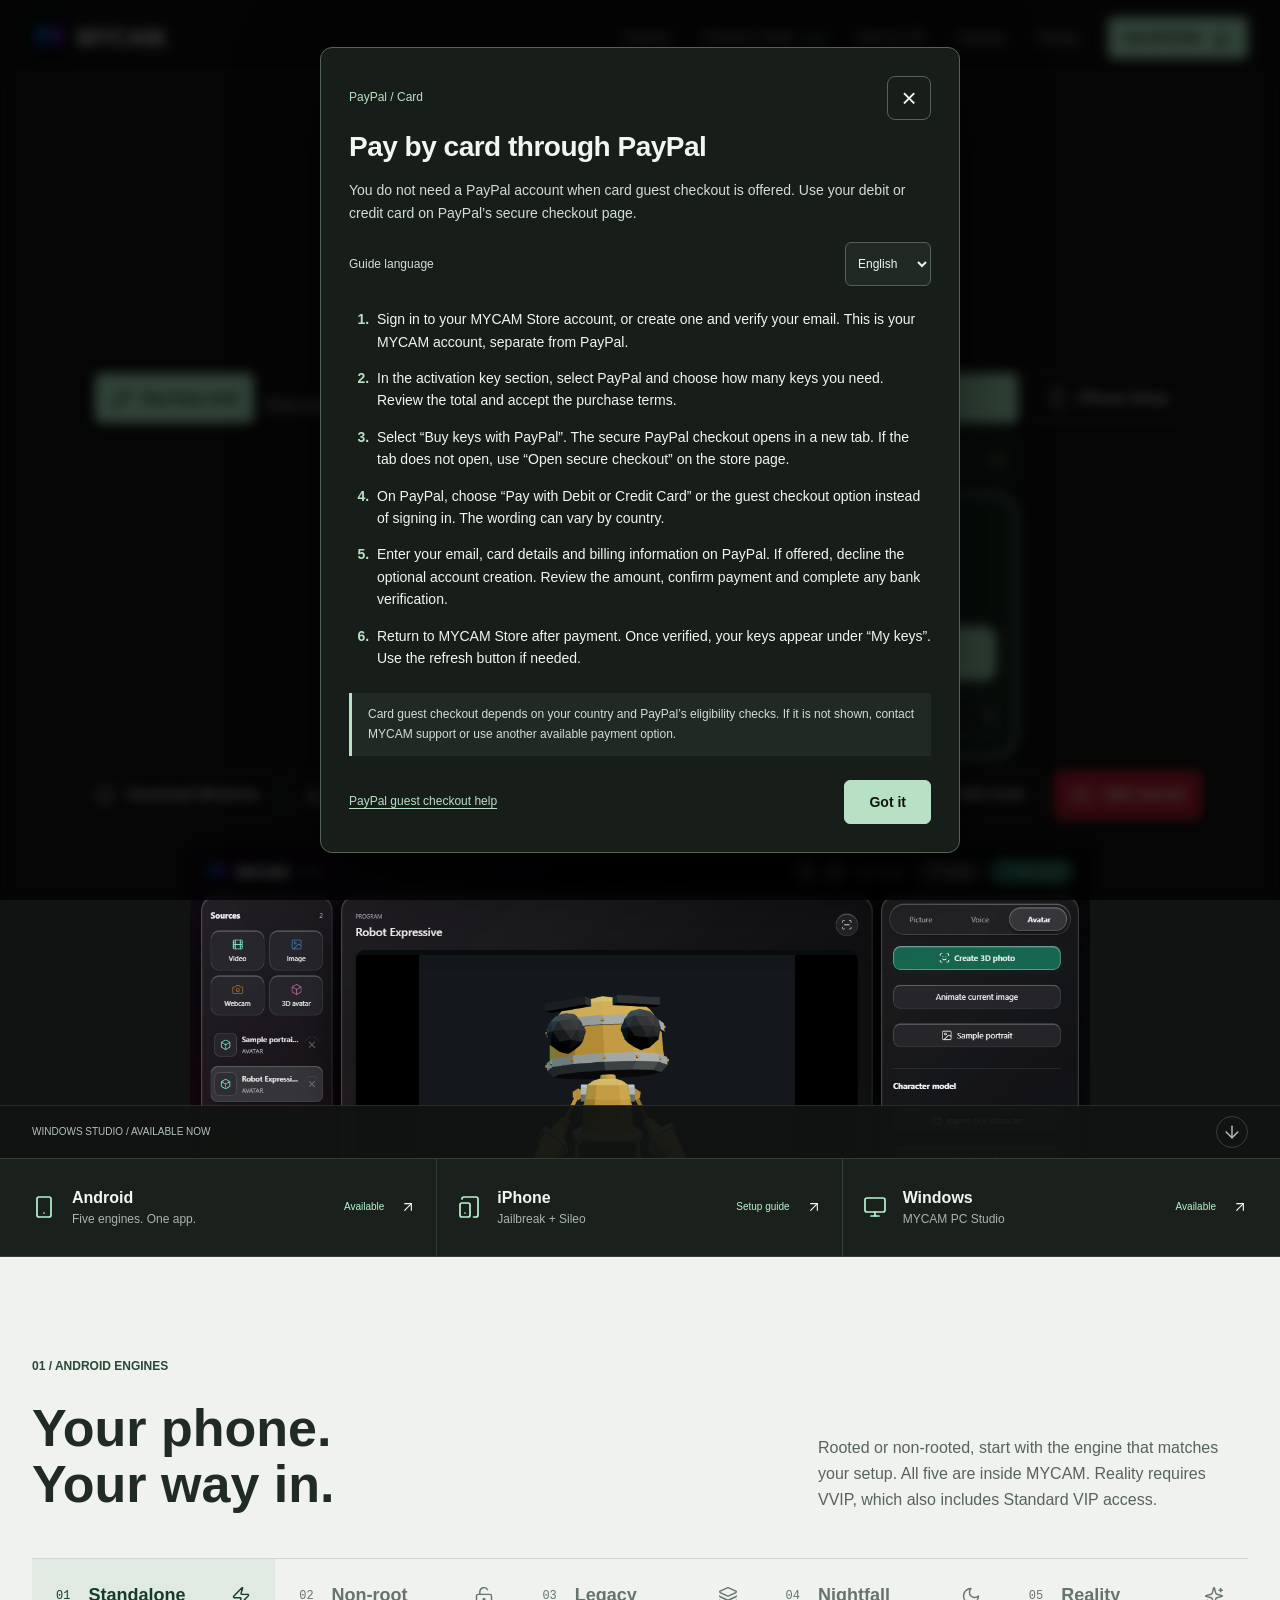
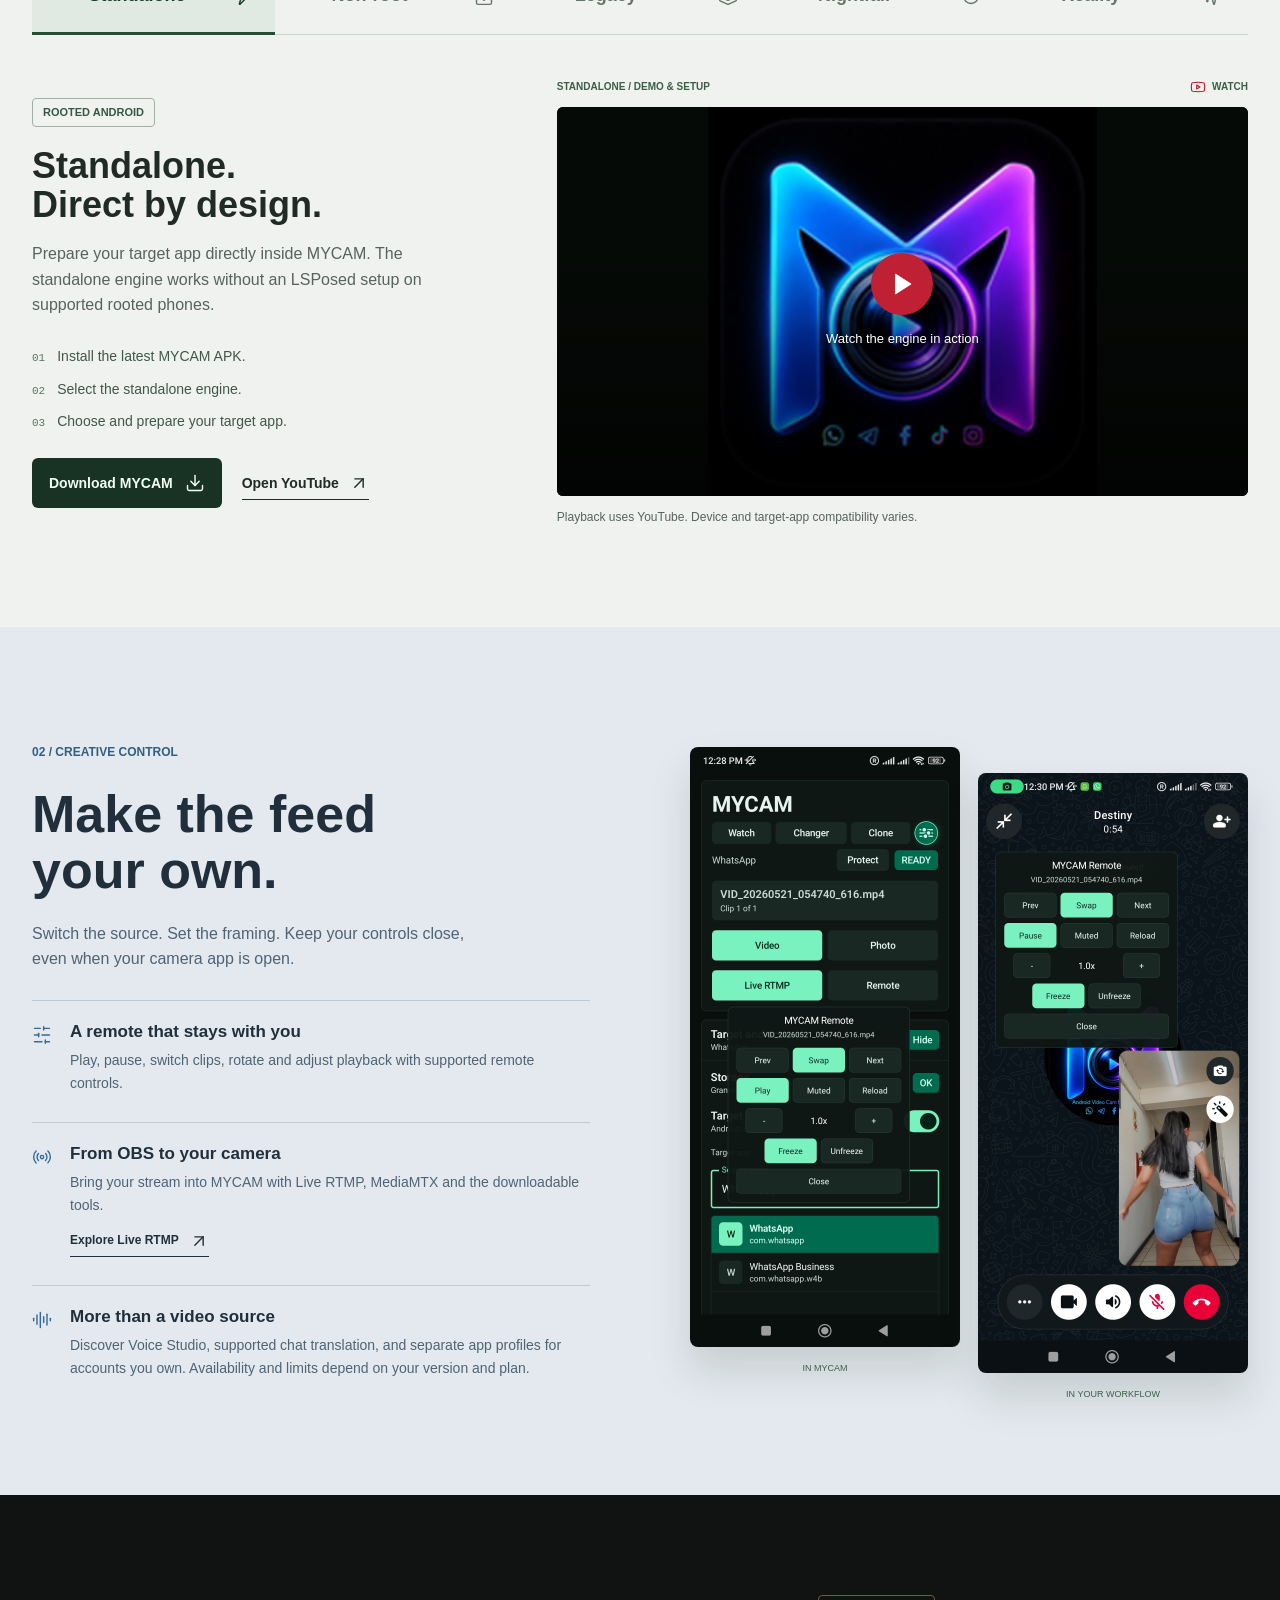
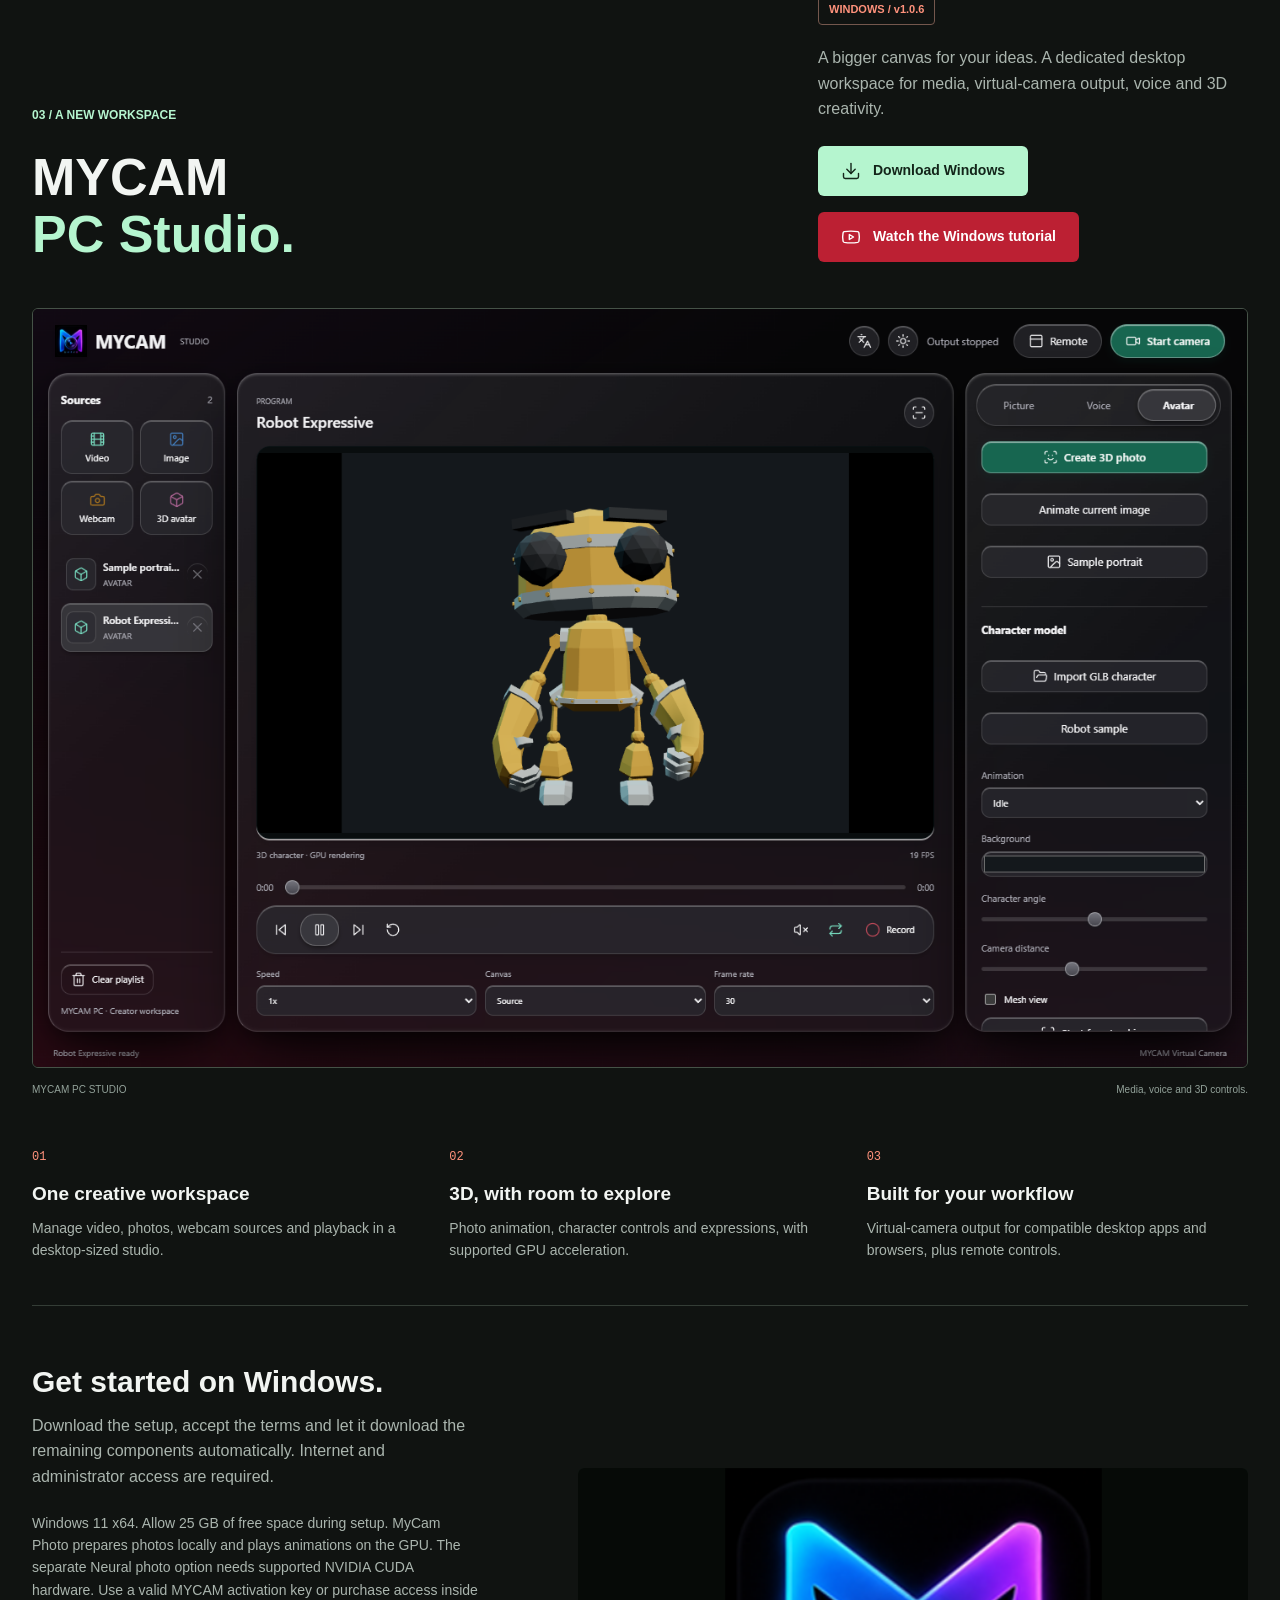
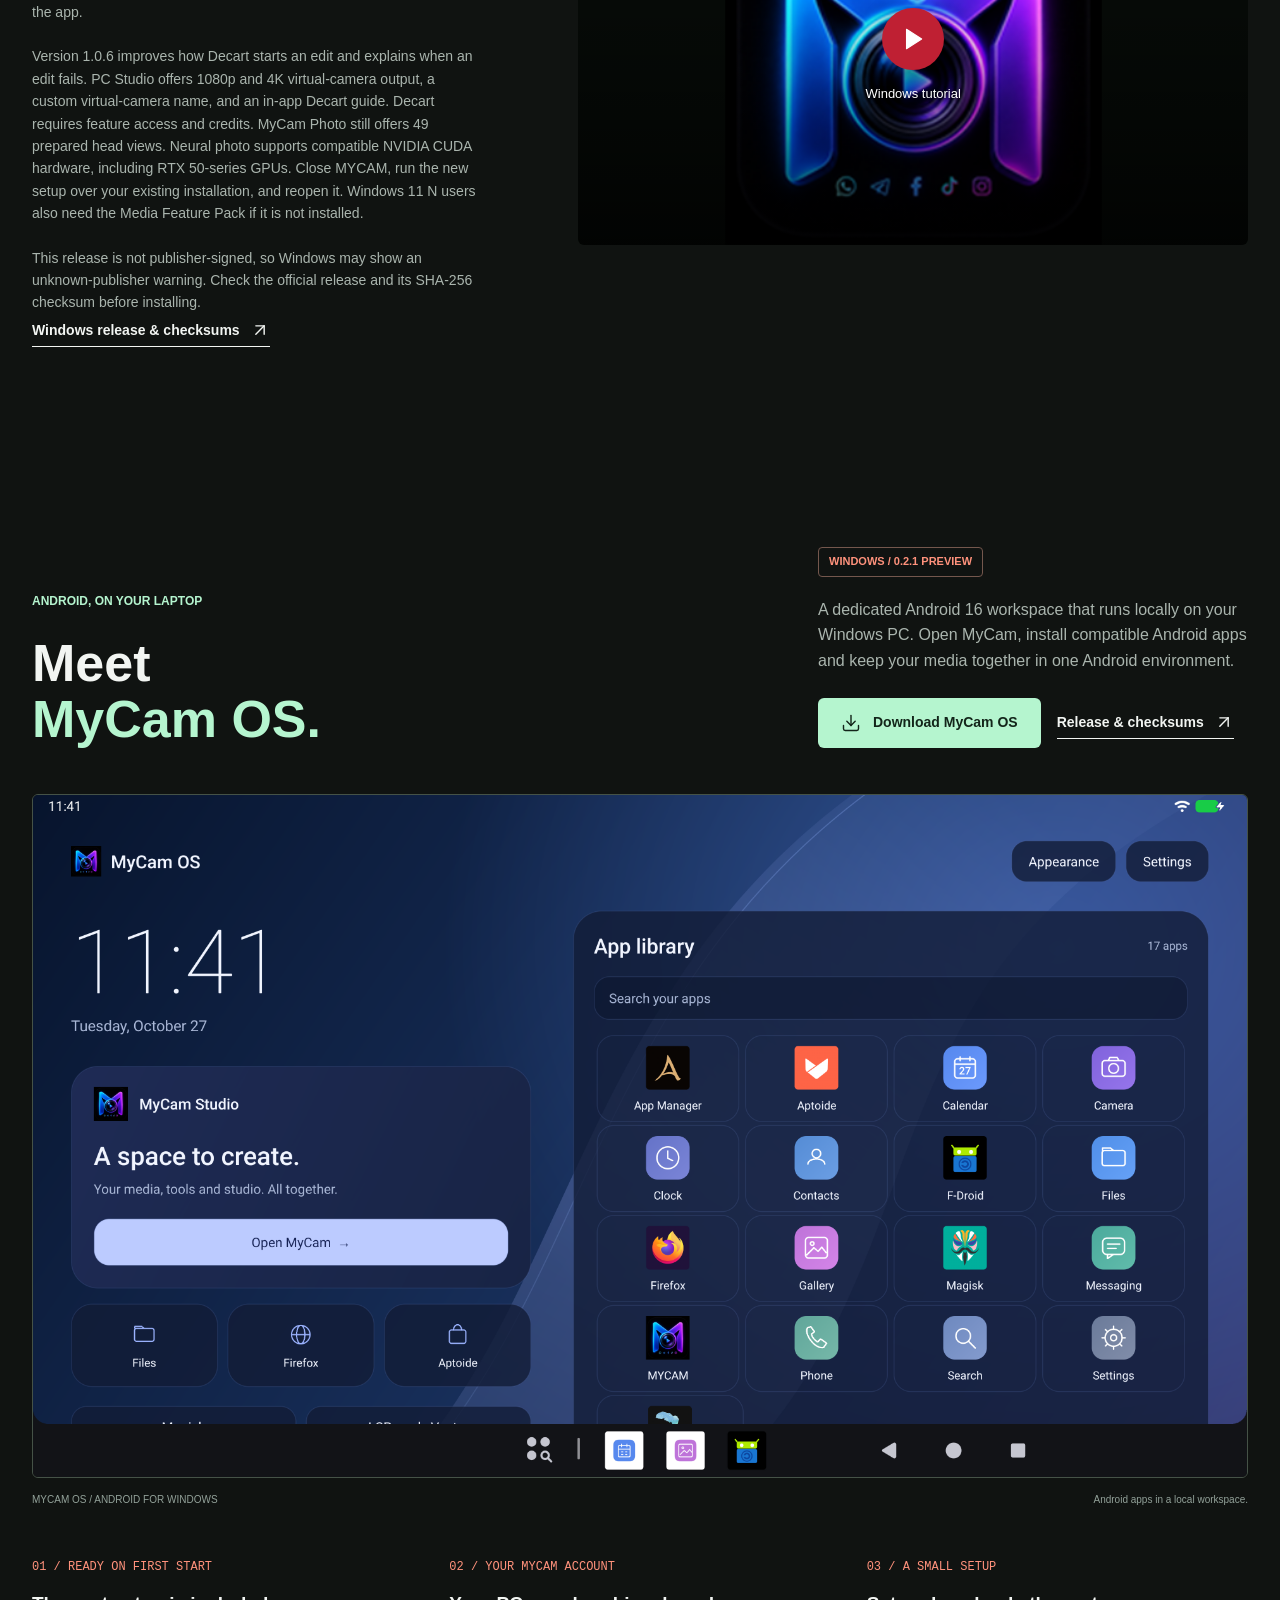
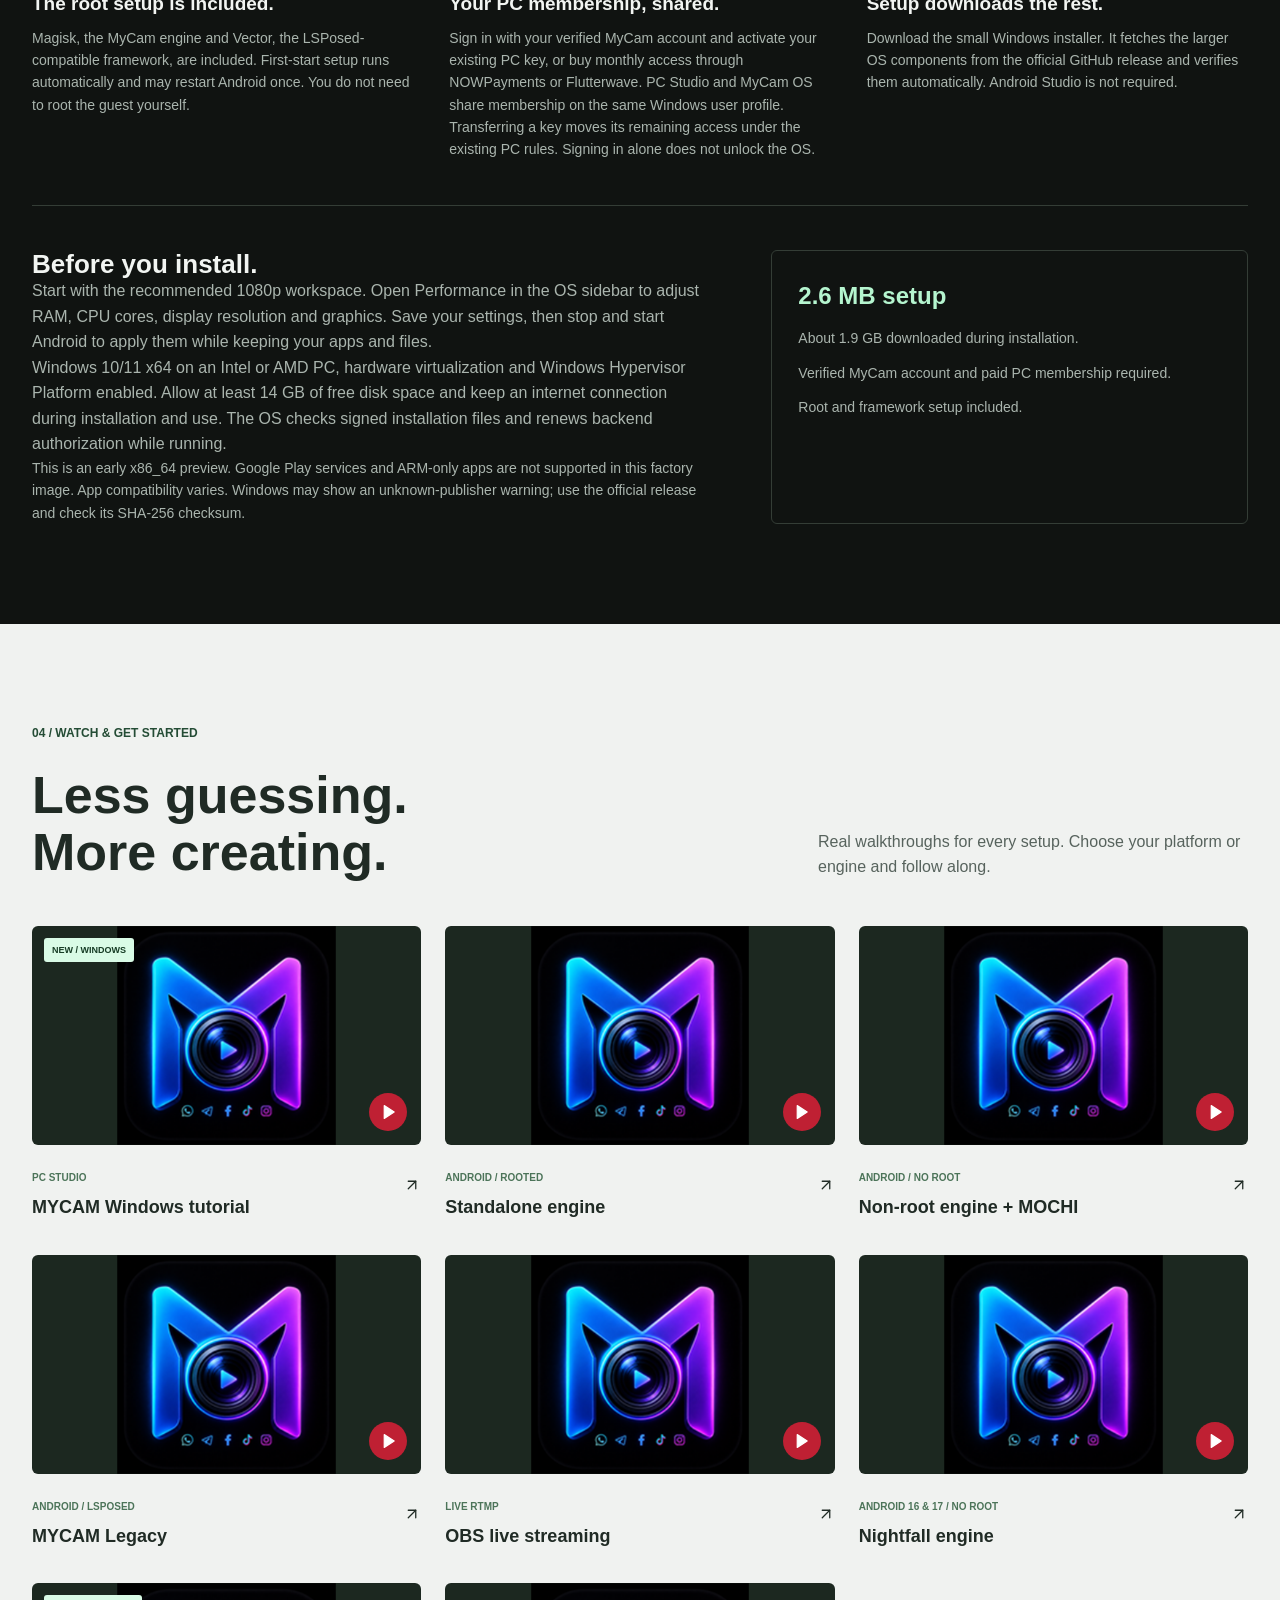
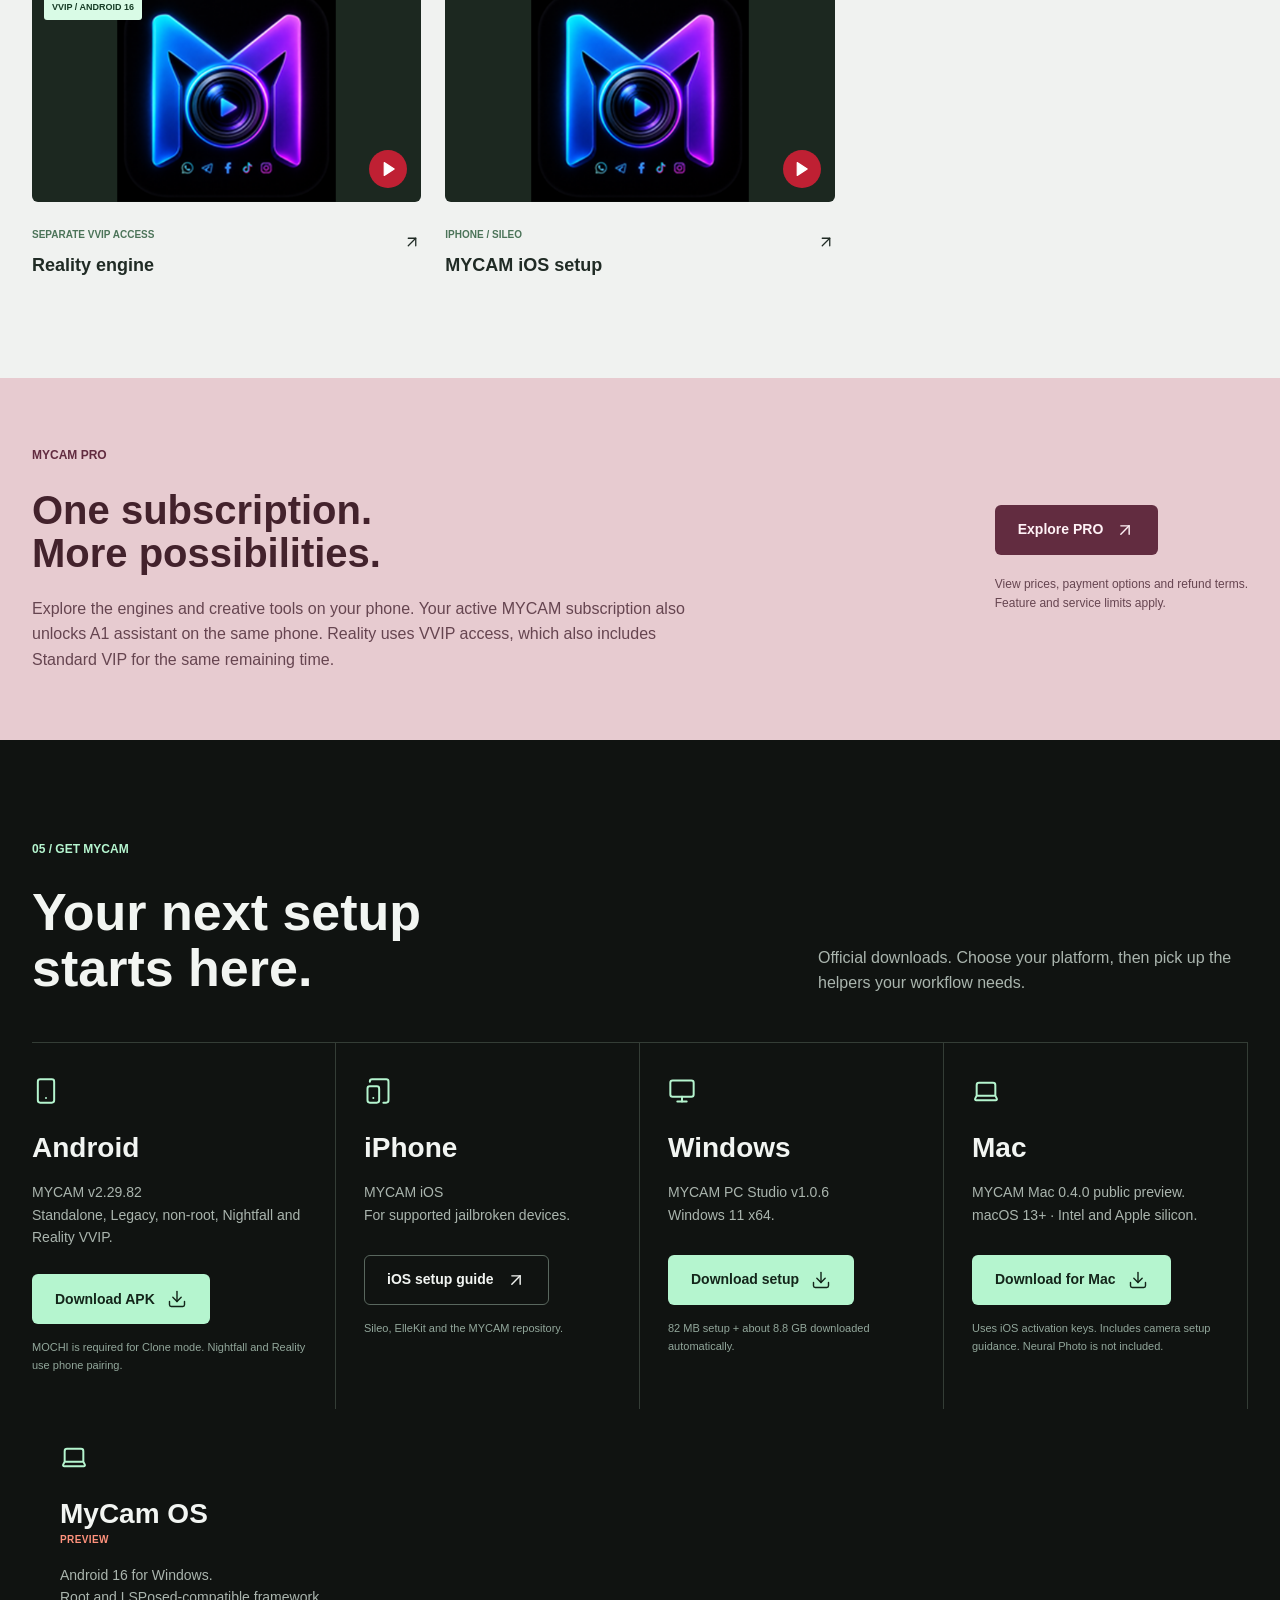
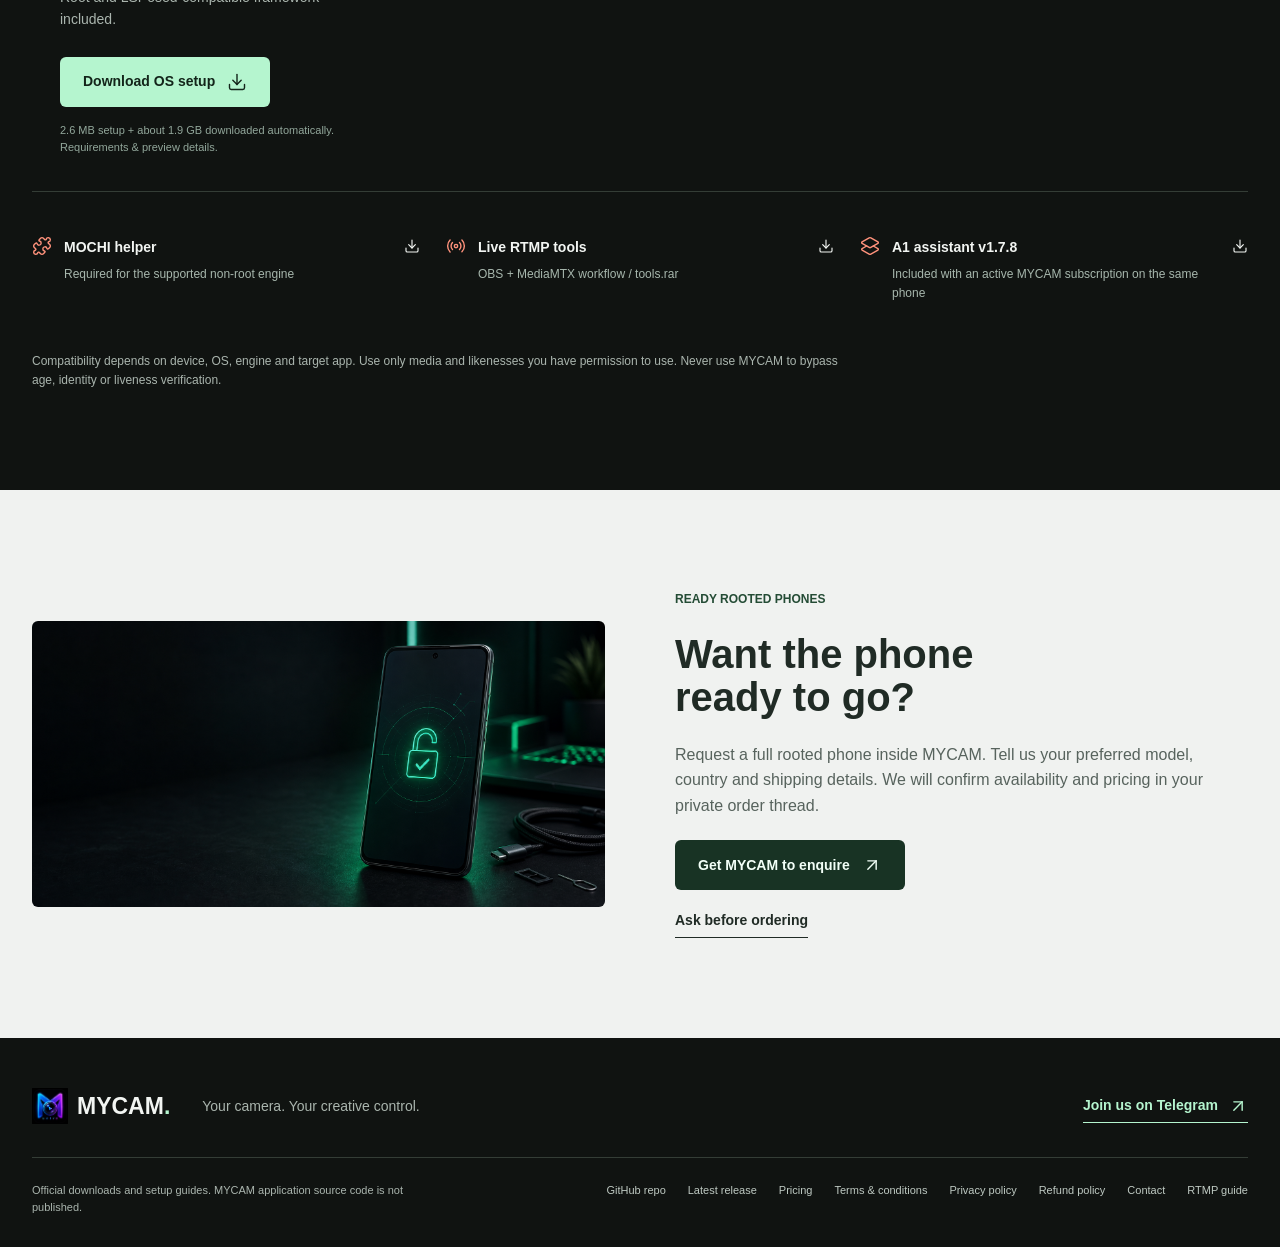
==== commit 1bd27662: "Point Android Server 2 directly to the verified release APK" ====
--- a/docs/index.html
+++ b/docs/index.html
@@ -155,7 +155,7 @@
     <div class="android-download-content"><p id="android-download-description">Choose a download server. If your download stalls, try the other server.</p>
       <div class="android-download-servers">
         <a id="android-server-one" class="android-download-server" data-download-server href="https://github.com/elementtime6969/mycam/releases/download/v2.29.82/Mycam-v2.29.82.apk"><span><strong>Server 1 — GitHub</strong><small>Download from our official GitHub release.</small></span><span class="android-download-arrow" aria-hidden="true">↓</span></a>
-        <a id="android-server-two" class="android-download-server" data-download-server href="https://europe-west2-wallpaper-5b02e.cloudfunctions.net/myCamAndroidDownload"><span><strong>Server 2 — Direct download</strong><small>Firebase · the download used inside MYCAM.</small></span><span class="android-download-arrow" aria-hidden="true">↓</span></a>
+        <a id="android-server-two" class="android-download-server" data-download-server href="https://firebasestorage.googleapis.com/v0/b/wallpaper-5b02e.firebasestorage.app/o/public%2Fapk%2Fmycam-147-ae43ce16e43e6d79.apk?alt=media&amp;token=4060465b-66fe-47f3-a57a-35384f537f4b"><span><strong>Server 2 — Direct download</strong><small>Firebase · official APK download.</small></span><span class="android-download-arrow" aria-hidden="true">↓</span></a>
       </div><p id="android-download-started" class="android-download-started" role="status" hidden>Your download is starting. Check your browser’s downloads. If it does not finish, try the other server.</p>
       <p class="android-download-note">Both servers provide official MYCAM Android downloads. Your browser may ask you to confirm the APK download.</p>
     </div>
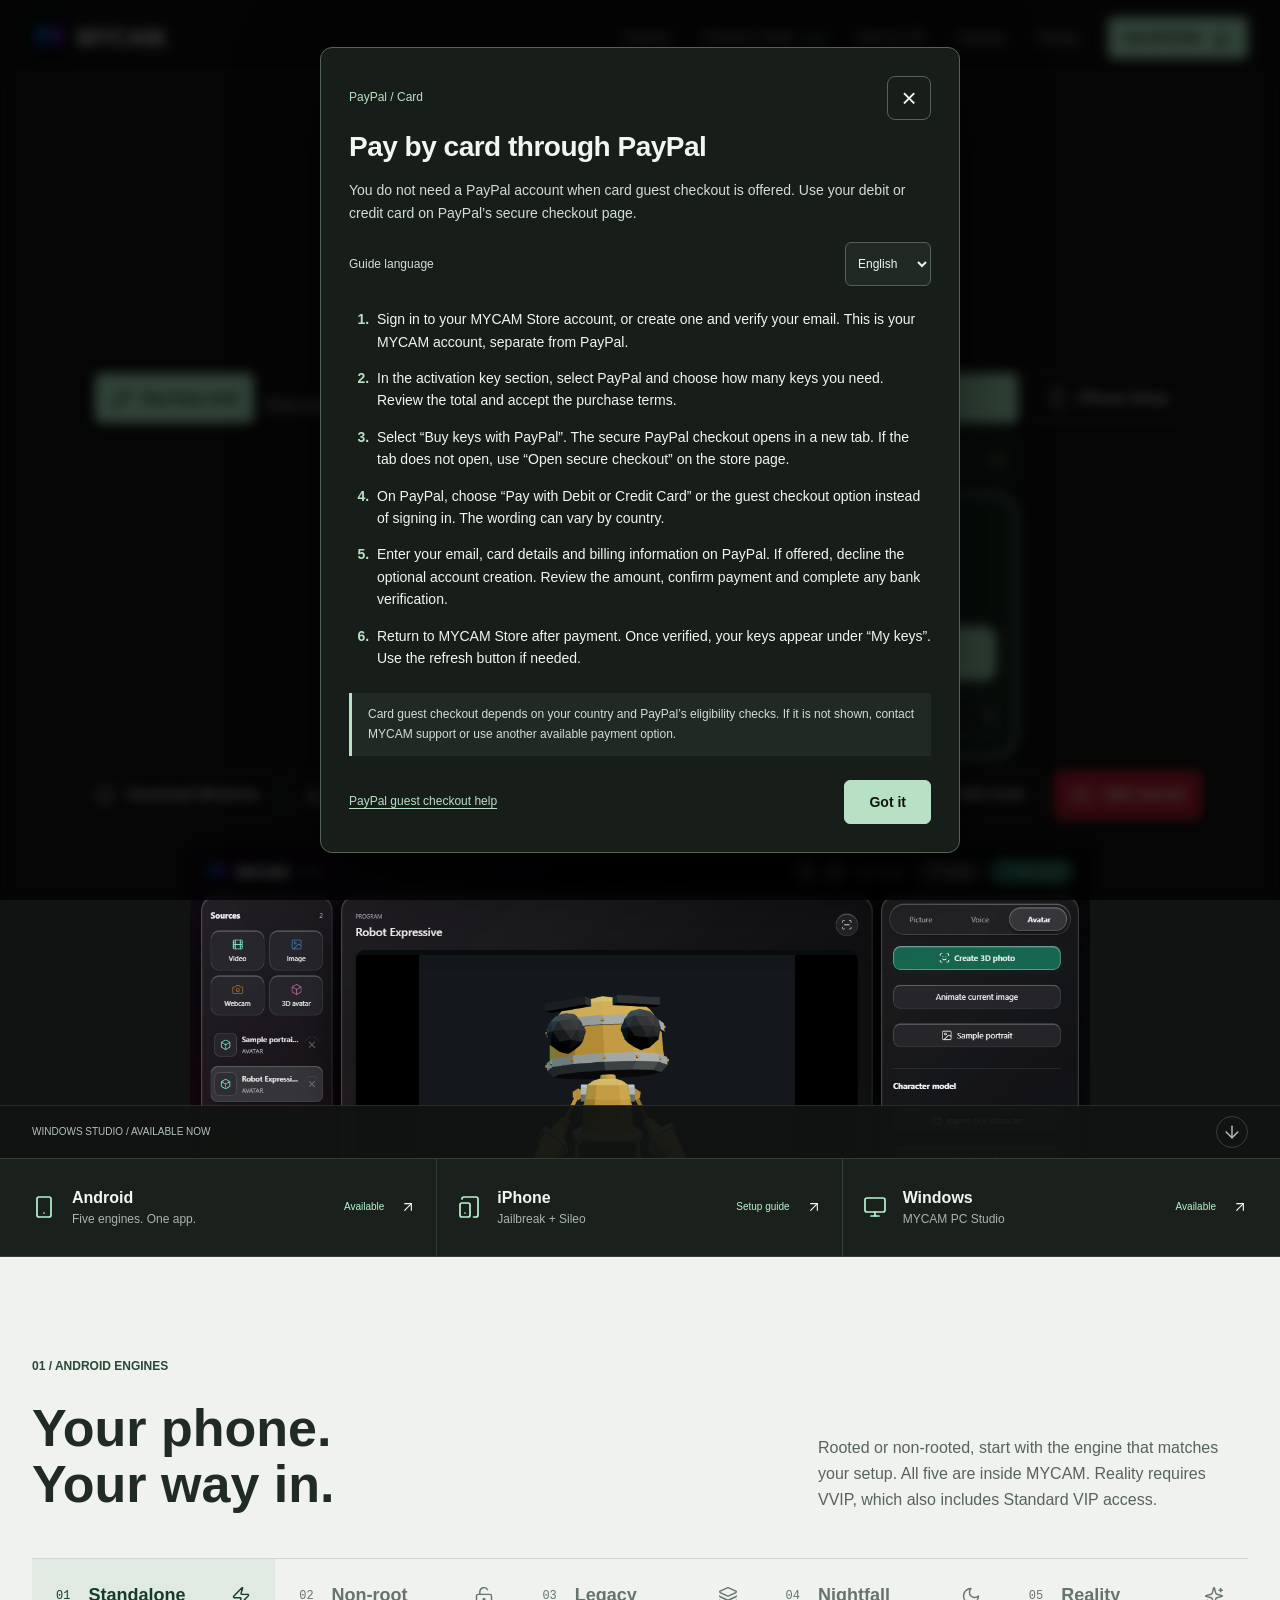
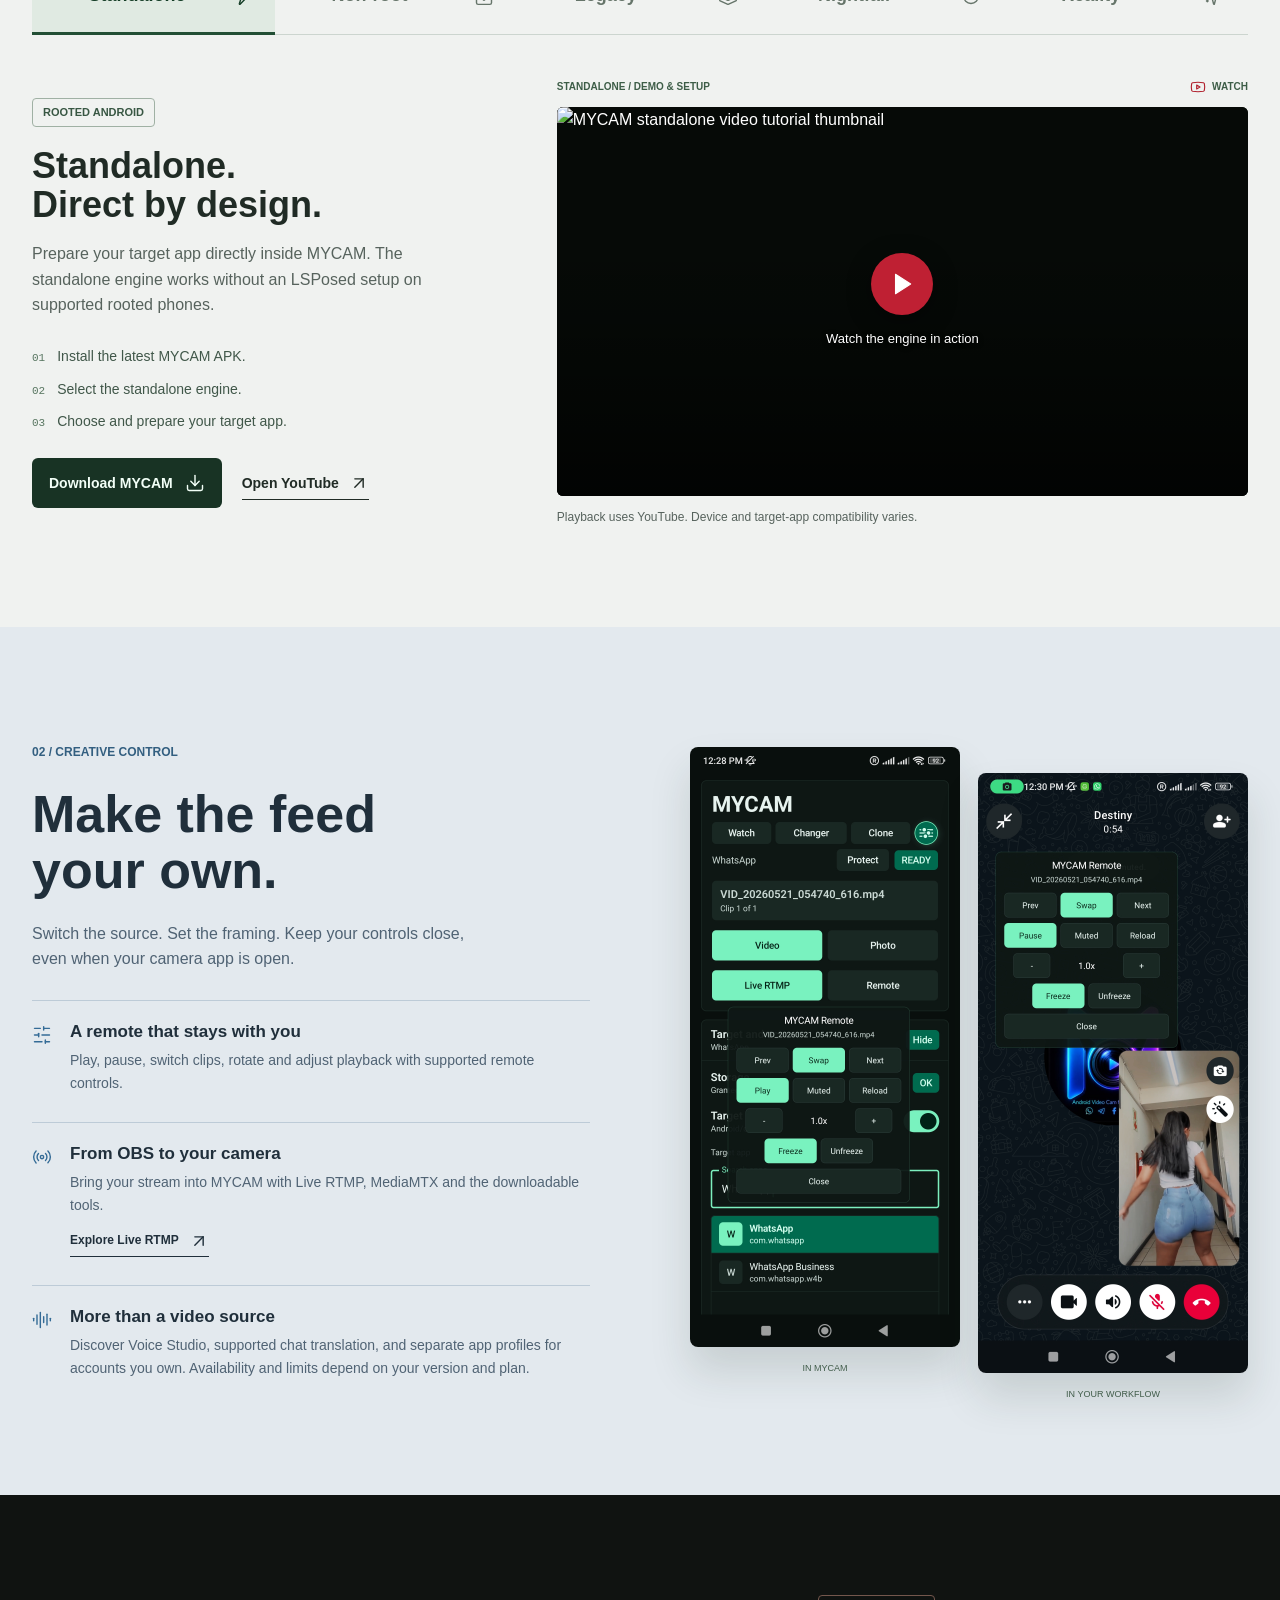
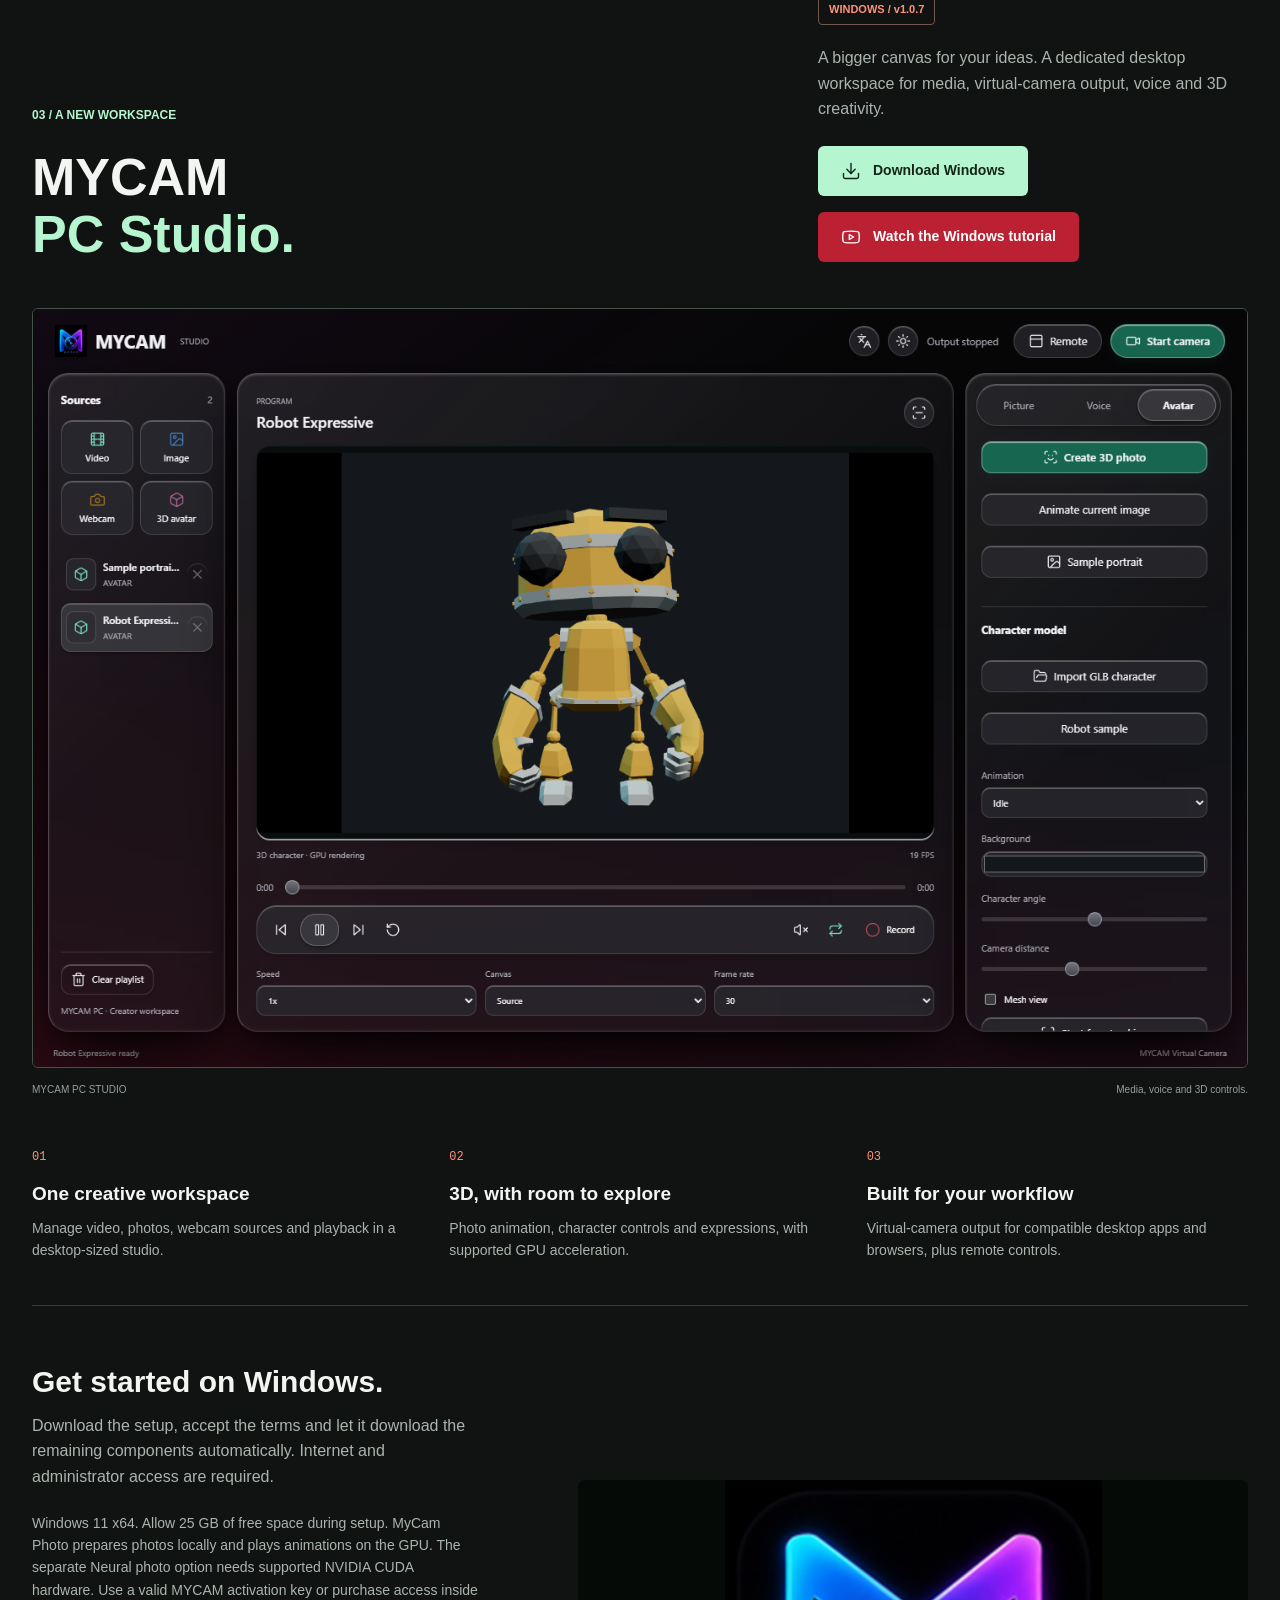
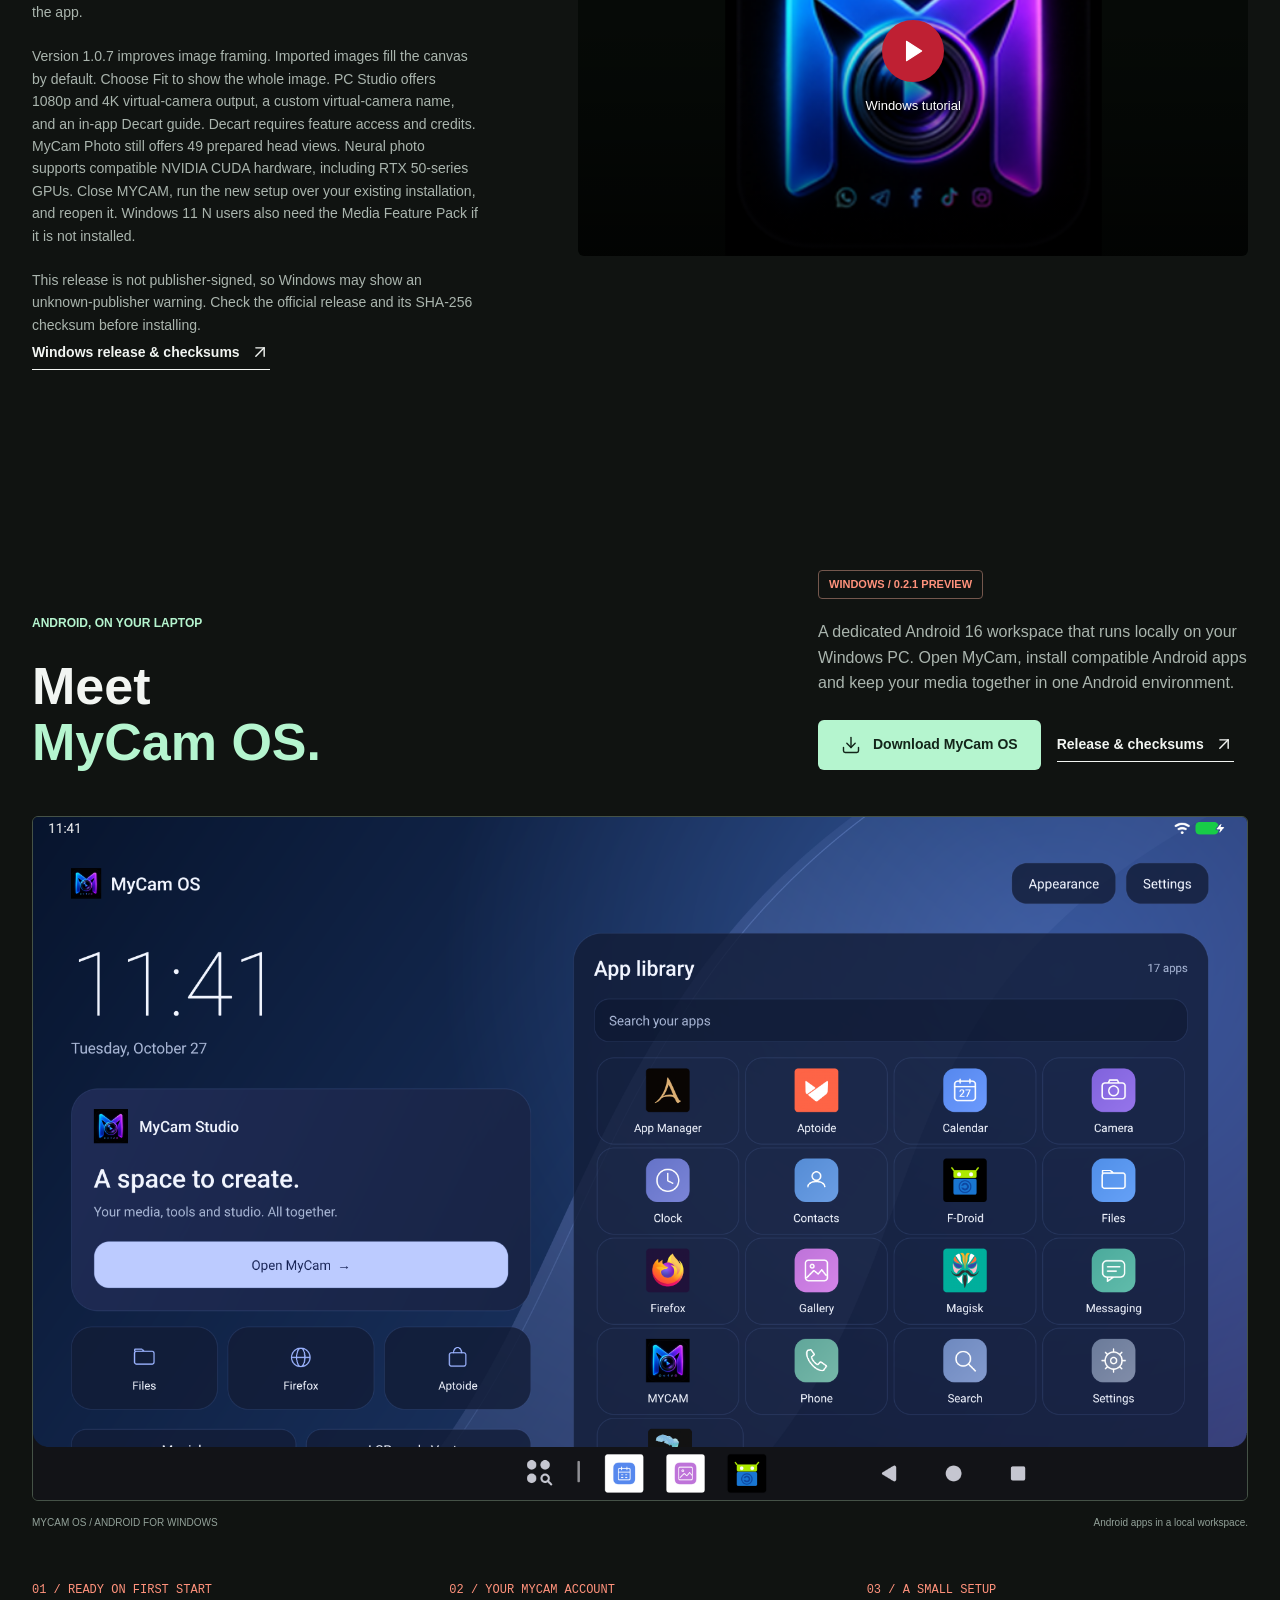
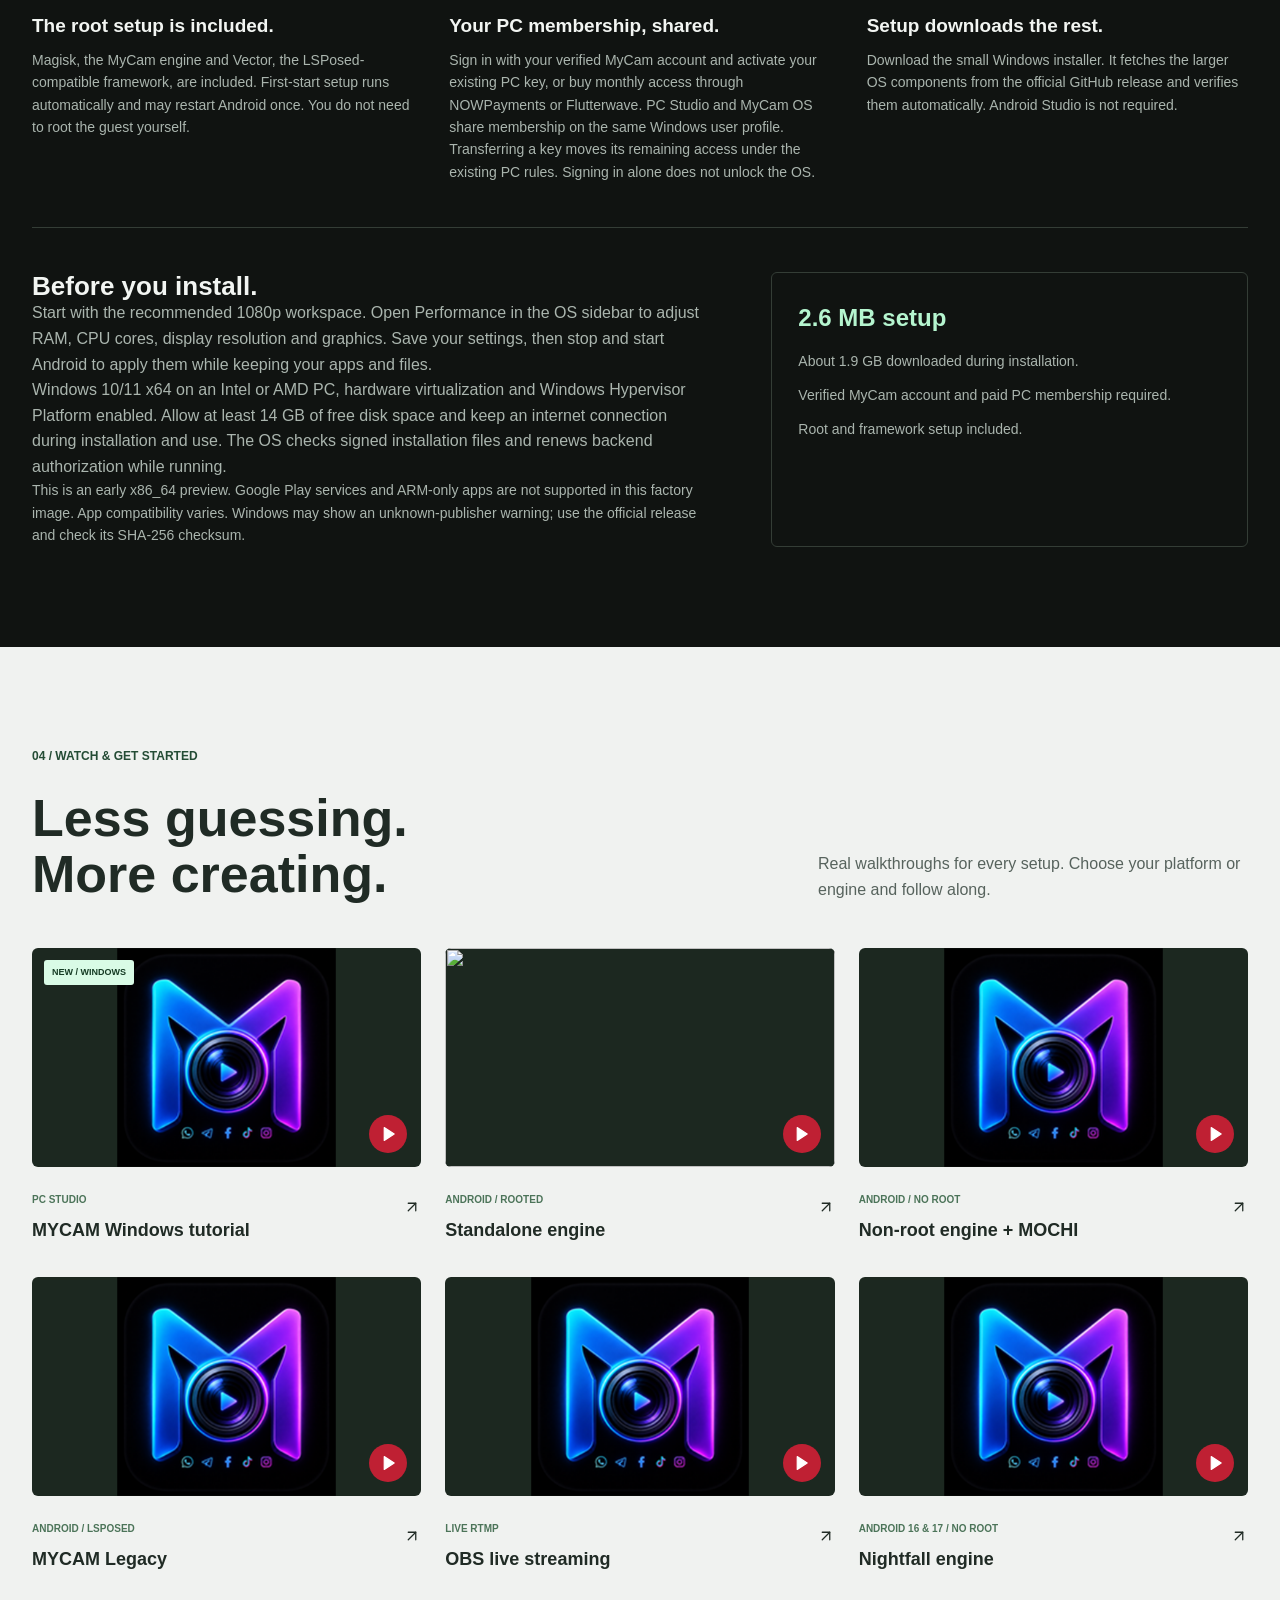
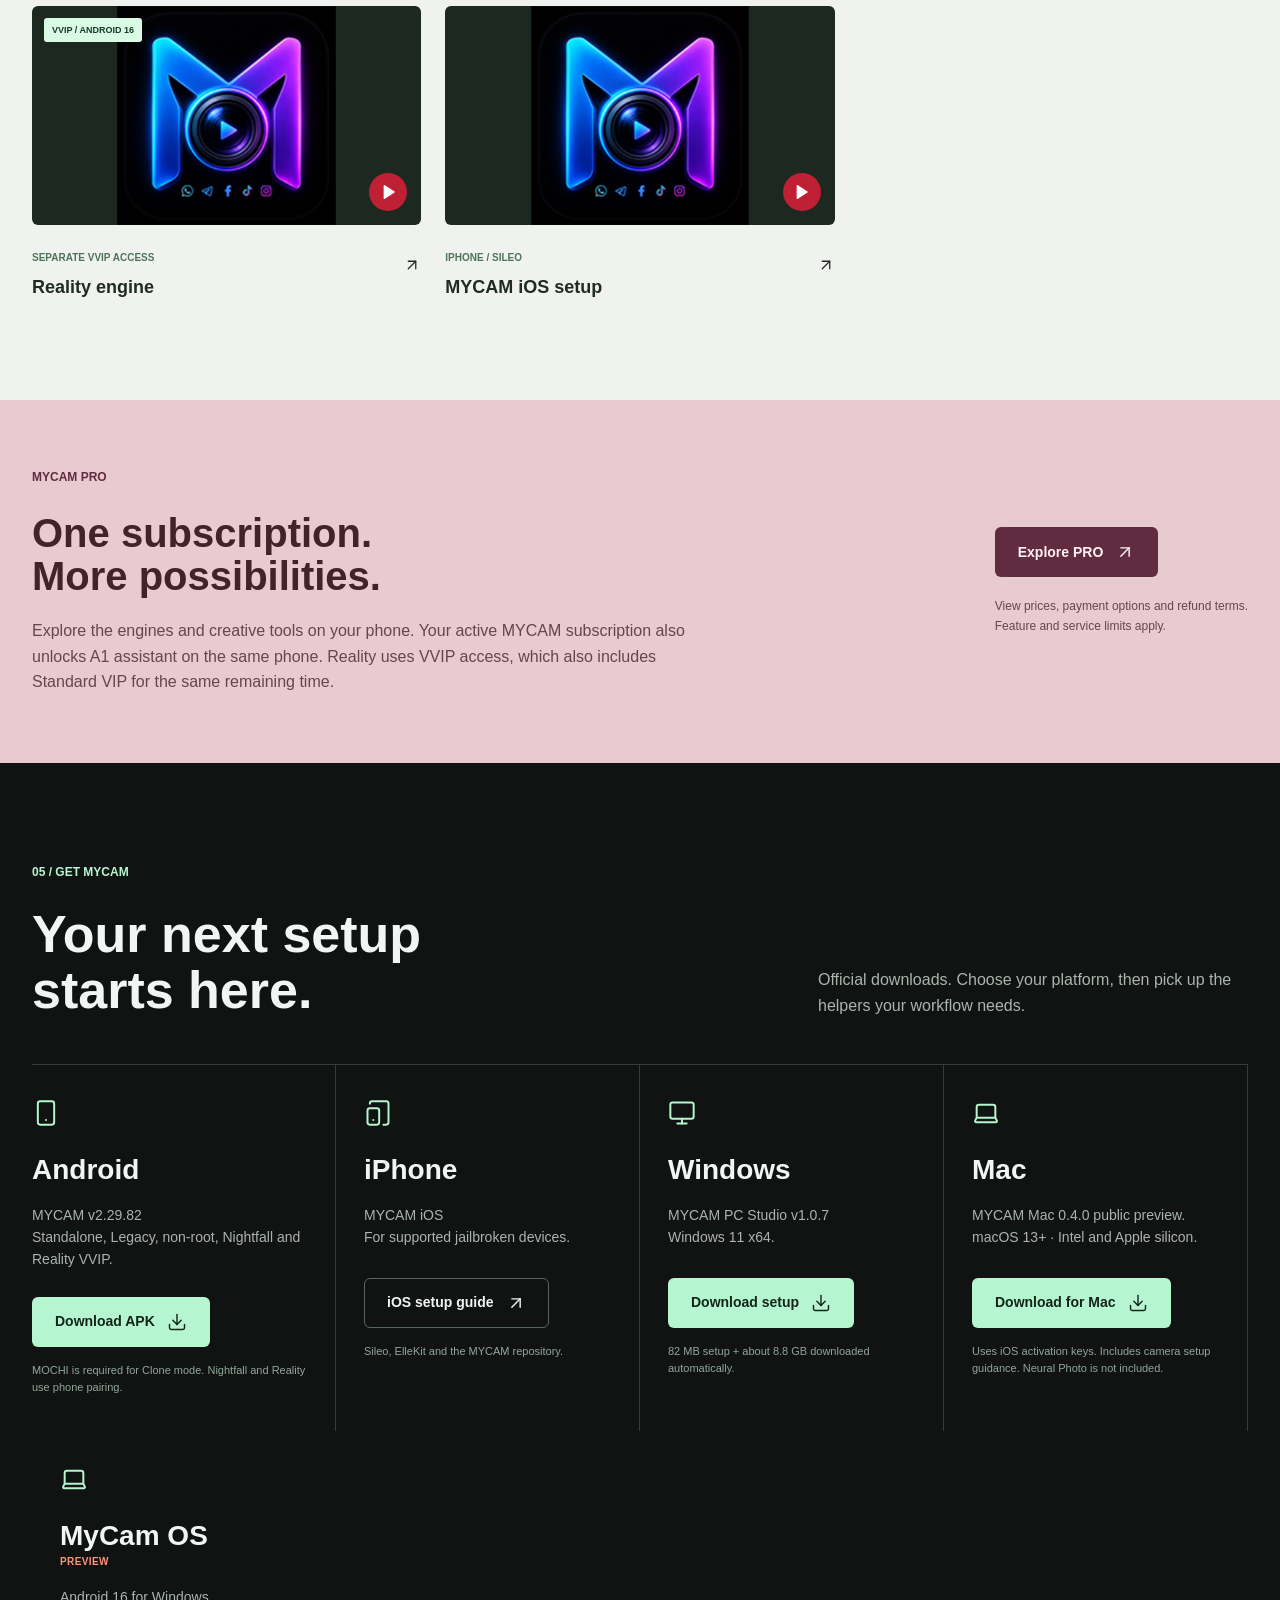
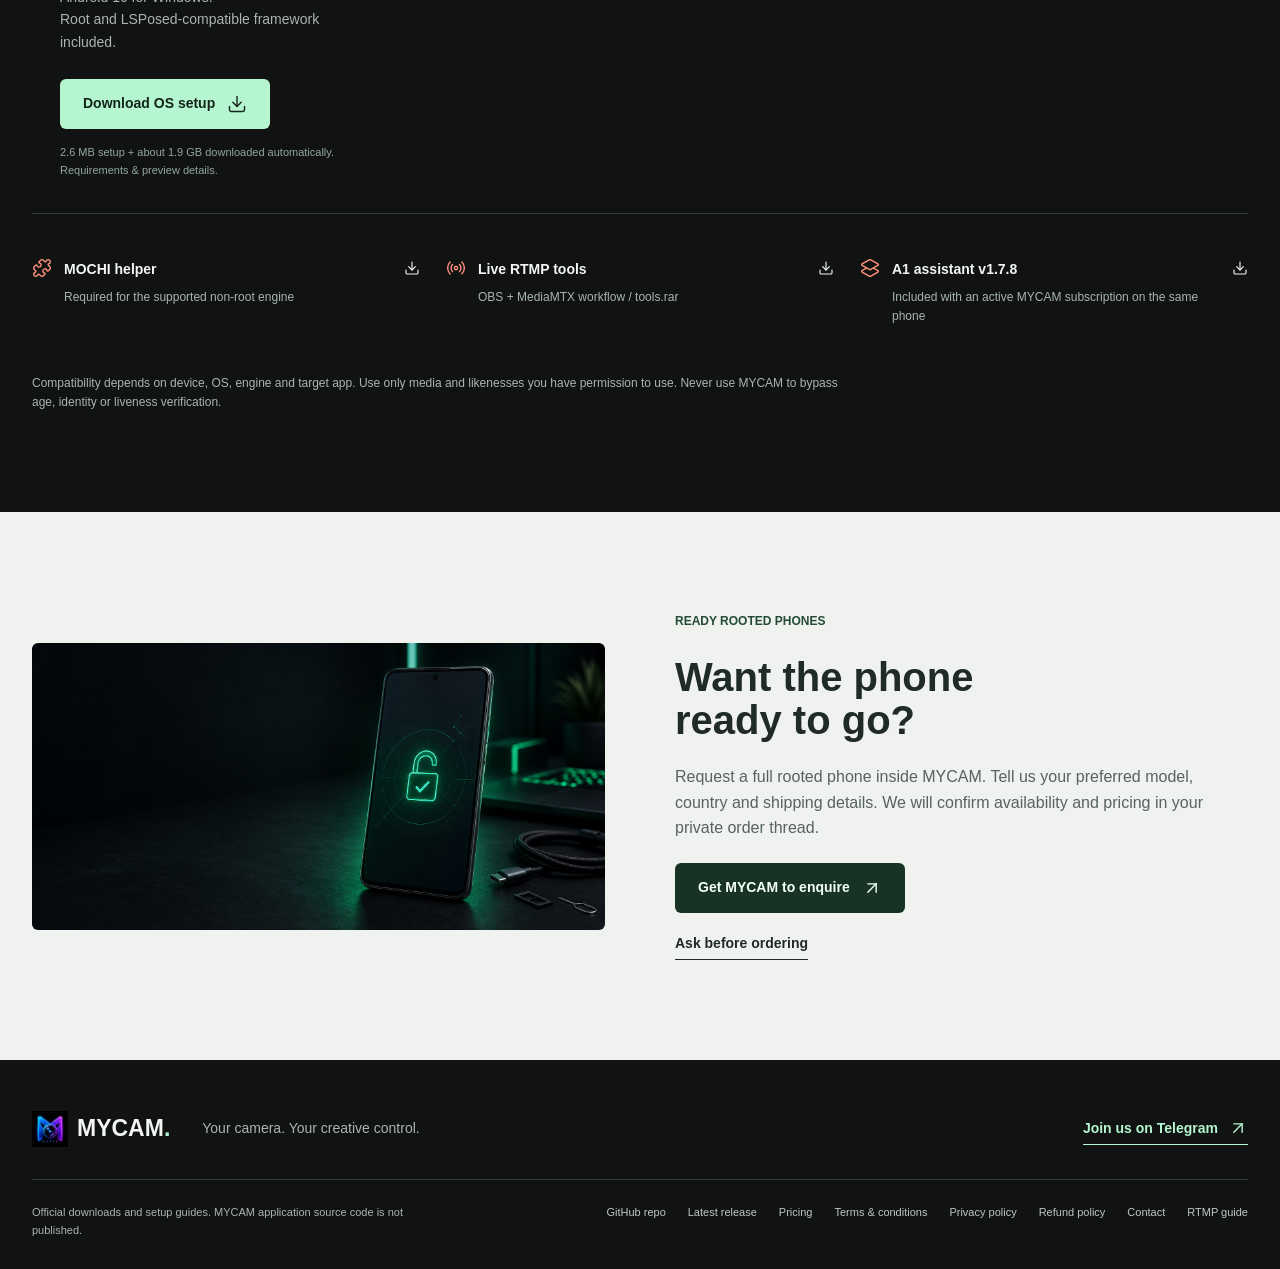
==== commit c21e5203: "Publish MYCAM PC Studio 1.0.7 Windows download" ====
--- a/docs/index.html
+++ b/docs/index.html
@@ -58,7 +58,7 @@
 </section>
           </div>
           <a class="button outline" href="ios-setup.html"><i data-lucide="smartphone" aria-hidden="true"></i> iPhone Setup</a>
-          <a class="button outline" href="https://github.com/elementtime6969/mycam/releases/download/pc-v1.0.6/MYCAM-PC-Setup-1.0.6-x64.exe"><i data-lucide="monitor" aria-hidden="true"></i> Download Windows</a>
+          <a class="button outline" href="https://github.com/elementtime6969/mycam/releases/download/pc-v1.0.7/MYCAM-PC-Setup-1.0.7-x64.exe"><i data-lucide="monitor" aria-hidden="true"></i> Download Windows</a>
           <a class="button outline" href="https://github.com/elementtime6969/mycam/releases/download/mac-v0.4.0/MYCAM-Mac-0.4.0-universal.dmg" title="MYCAM Mac 0.4.0 public preview · macOS 13+ · Intel and Apple silicon"><i data-lucide="laptop" aria-hidden="true"></i> Download Mac</a>
           <a class="button outline" href="https://github.com/elementtime6969/mycam/releases/download/os-v0.2.1-preview/MYCAM-OS-Setup-0.2.1-preview-x64.exe"><i data-lucide="laptop" aria-hidden="true"></i> Download MyCam OS <span class="os-preview-label">Preview</span></a>
           <a class="button outline" href="https://raw.githubusercontent.com/elementtime6969/mycam/main/downloads/A1-assistant-v1.7.8.apk" title="Included with an active MYCAM subscription on the same phone"><i data-lucide="download" aria-hidden="true"></i> A1 assistant</a>
@@ -100,10 +100,10 @@
     </div></section>
 
     <section id="windows" class="section windows-section"><div class="wrap">
-      <div class="section-heading reveal"><div><p class="eyebrow">03 / A NEW WORKSPACE</p><h2>MYCAM<br><span class="accent">PC Studio.</span></h2></div><div><span class="tag dark-tag">WINDOWS / v1.0.6</span><p>A bigger canvas for your ideas. A dedicated desktop workspace for media, virtual-camera output, voice and 3D creativity.</p><div class="actions"><a class="button mint" href="https://github.com/elementtime6969/mycam/releases/download/pc-v1.0.6/MYCAM-PC-Setup-1.0.6-x64.exe"><i data-lucide="download" aria-hidden="true"></i> Download Windows</a><a class="button youtube" href="https://youtu.be/7yKQAaP4SZ0?si=lLMXI89LKjY_VblE" target="_blank" rel="noopener noreferrer"><i data-lucide="youtube" aria-hidden="true"></i> Watch the Windows tutorial</a></div></div></div>
+      <div class="section-heading reveal"><div><p class="eyebrow">03 / A NEW WORKSPACE</p><h2>MYCAM<br><span class="accent">PC Studio.</span></h2></div><div><span class="tag dark-tag">WINDOWS / v1.0.7</span><p>A bigger canvas for your ideas. A dedicated desktop workspace for media, virtual-camera output, voice and 3D creativity.</p><div class="actions"><a class="button mint" href="https://github.com/elementtime6969/mycam/releases/download/pc-v1.0.7/MYCAM-PC-Setup-1.0.7-x64.exe"><i data-lucide="download" aria-hidden="true"></i> Download Windows</a><a class="button youtube" href="https://youtu.be/7yKQAaP4SZ0?si=lLMXI89LKjY_VblE" target="_blank" rel="noopener noreferrer"><i data-lucide="youtube" aria-hidden="true"></i> Watch the Windows tutorial</a></div></div></div>
       <figure class="studio-preview reveal"><img src="assets/mycam-pc-studio.png" alt="MYCAM PC Studio with source playlist, 3D character preview and avatar controls" width="1440" height="900" loading="lazy"><figcaption><span>MYCAM PC STUDIO</span><span>Media, voice and 3D controls.</span></figcaption></figure>
       <div class="studio-features"><div><span>01</span><h3>One creative workspace</h3><p>Manage video, photos, webcam sources and playback in a desktop-sized studio.</p></div><div><span>02</span><h3>3D, with room to explore</h3><p>Photo animation, character controls and expressions, with supported GPU acceleration.</p></div><div><span>03</span><h3>Built for your workflow</h3><p>Virtual-camera output for compatible desktop apps and browsers, plus remote controls.</p></div></div>
-      <div class="windows-watch reveal"><div><h3>Get started on Windows.</h3><p>Download the setup, accept the terms and let it download the remaining components automatically. Internet and administrator access are required.</p><p class="muted">Windows 11 x64. Allow 25 GB of free space during setup. MyCam Photo prepares photos locally and plays animations on the GPU. The separate Neural photo option needs supported NVIDIA CUDA hardware. Use a valid MYCAM activation key or purchase access inside the app.</p><p class="muted">Version 1.0.6 improves how Decart starts an edit and explains when an edit fails. PC Studio offers 1080p and 4K virtual-camera output, a custom virtual-camera name, and an in-app Decart guide. Decart requires feature access and credits. MyCam Photo still offers 49 prepared head views. Neural photo supports compatible NVIDIA CUDA hardware, including RTX 50-series GPUs. Close MYCAM, run the new setup over your existing installation, and reopen it. Windows 11 N users also need the <a href="https://support.microsoft.com/en-us/windows/experience/platform-variants/media-feature-pack-for-windows-n" target="_blank" rel="noopener noreferrer">Media Feature Pack</a> if it is not installed.</p><p class="muted">This release is not publisher-signed, so Windows may show an unknown-publisher warning. Check the official release and its SHA-256 checksum before installing.</p><a class="text-link" href="https://github.com/elementtime6969/mycam/releases/tag/pc-v1.0.6">Windows release &amp; checksums <i data-lucide="arrow-up-right" aria-hidden="true"></i></a></div><div class="video-player" data-video="7yKQAaP4SZ0" data-title="MYCAM Windows PC Studio tutorial"><img src="https://i.ytimg.com/vi/7yKQAaP4SZ0/hqdefault.jpg" alt="MYCAM Windows tutorial thumbnail" width="480" height="360" loading="lazy"><button class="video-play" type="button" aria-label="Play MYCAM Windows tutorial"><span class="play-circle"><i data-lucide="play" aria-hidden="true"></i></span><span>Windows tutorial</span></button></div></div>
+      <div class="windows-watch reveal"><div><h3>Get started on Windows.</h3><p>Download the setup, accept the terms and let it download the remaining components automatically. Internet and administrator access are required.</p><p class="muted">Windows 11 x64. Allow 25 GB of free space during setup. MyCam Photo prepares photos locally and plays animations on the GPU. The separate Neural photo option needs supported NVIDIA CUDA hardware. Use a valid MYCAM activation key or purchase access inside the app.</p><p class="muted">Version 1.0.7 improves image framing. Imported images fill the canvas by default. Choose Fit to show the whole image. PC Studio offers 1080p and 4K virtual-camera output, a custom virtual-camera name, and an in-app Decart guide. Decart requires feature access and credits. MyCam Photo still offers 49 prepared head views. Neural photo supports compatible NVIDIA CUDA hardware, including RTX 50-series GPUs. Close MYCAM, run the new setup over your existing installation, and reopen it. Windows 11 N users also need the <a href="https://support.microsoft.com/en-us/windows/experience/platform-variants/media-feature-pack-for-windows-n" target="_blank" rel="noopener noreferrer">Media Feature Pack</a> if it is not installed.</p><p class="muted">This release is not publisher-signed, so Windows may show an unknown-publisher warning. Check the official release and its SHA-256 checksum before installing.</p><a class="text-link" href="https://github.com/elementtime6969/mycam/releases/tag/pc-v1.0.7">Windows release &amp; checksums <i data-lucide="arrow-up-right" aria-hidden="true"></i></a></div><div class="video-player" data-video="7yKQAaP4SZ0" data-title="MYCAM Windows PC Studio tutorial"><img src="https://i.ytimg.com/vi/7yKQAaP4SZ0/hqdefault.jpg" alt="MYCAM Windows tutorial thumbnail" width="480" height="360" loading="lazy"><button class="video-play" type="button" aria-label="Play MYCAM Windows tutorial"><span class="play-circle"><i data-lucide="play" aria-hidden="true"></i></span><span>Windows tutorial</span></button></div></div>
     </div></section>
 
     <section class="section mycam-os-section" id="mycam-os" aria-labelledby="mycam-os-title"><div class="wrap">
@@ -134,7 +134,7 @@
       <div class="download-platforms">
         <article class="platform-download"><i data-lucide="smartphone" aria-hidden="true"></i><h3>Android</h3><p>MYCAM v2.29.82<br>Standalone, Legacy, non-root, Nightfall and Reality VVIP.</p><a class="button mint" href="https://github.com/elementtime6969/mycam/releases/download/v2.29.82/Mycam-v2.29.82.apk">Download APK <i data-lucide="download" aria-hidden="true"></i></a><small>MOCHI is required for Clone mode. Nightfall and Reality use phone pairing.</small></article>
         <article class="platform-download"><i data-lucide="tablet-smartphone" aria-hidden="true"></i><h3>iPhone</h3><p>MYCAM iOS<br>For supported jailbroken devices.</p><a class="button outline" href="ios-setup.html">iOS setup guide <i data-lucide="arrow-up-right" aria-hidden="true"></i></a><small>Sileo, ElleKit and the MYCAM repository.</small></article>
-        <article class="platform-download"><i data-lucide="monitor" aria-hidden="true"></i><h3>Windows</h3><p>MYCAM PC Studio v1.0.6<br>Windows 11 x64.</p><a class="button mint" href="https://github.com/elementtime6969/mycam/releases/download/pc-v1.0.6/MYCAM-PC-Setup-1.0.6-x64.exe">Download setup <i data-lucide="download" aria-hidden="true"></i></a><small>82 MB setup + about 8.8 GB downloaded automatically.</small></article>
+        <article class="platform-download"><i data-lucide="monitor" aria-hidden="true"></i><h3>Windows</h3><p>MYCAM PC Studio v1.0.7<br>Windows 11 x64.</p><a class="button mint" href="https://github.com/elementtime6969/mycam/releases/download/pc-v1.0.7/MYCAM-PC-Setup-1.0.7-x64.exe">Download setup <i data-lucide="download" aria-hidden="true"></i></a><small>82 MB setup + about 8.8 GB downloaded automatically.</small></article>
         <article class="platform-download"><i data-lucide="laptop" aria-hidden="true"></i><h3>Mac</h3><p>MYCAM Mac 0.4.0 public preview.<br>macOS 13+ · Intel and Apple silicon.</p><a class="button mint" href="mac-setup.html">Download for Mac <i data-lucide="download" aria-hidden="true"></i></a><small>Uses iOS activation keys. Includes camera setup guidance. Neural Photo is not included.</small></article>
         <article class="platform-download os-download-card"><i data-lucide="laptop" aria-hidden="true"></i><h3>MyCam OS <span class="os-preview-label">Preview</span></h3><p>Android 16 for Windows.<br>Root and LSPosed-compatible framework included.</p><a class="button mint" href="https://github.com/elementtime6969/mycam/releases/download/os-v0.2.1-preview/MYCAM-OS-Setup-0.2.1-preview-x64.exe">Download OS setup <i data-lucide="download" aria-hidden="true"></i></a><small>2.6 MB setup + about 1.9 GB downloaded automatically. <a href="#mycam-os">Requirements &amp; preview details.</a></small></article>
       </div>
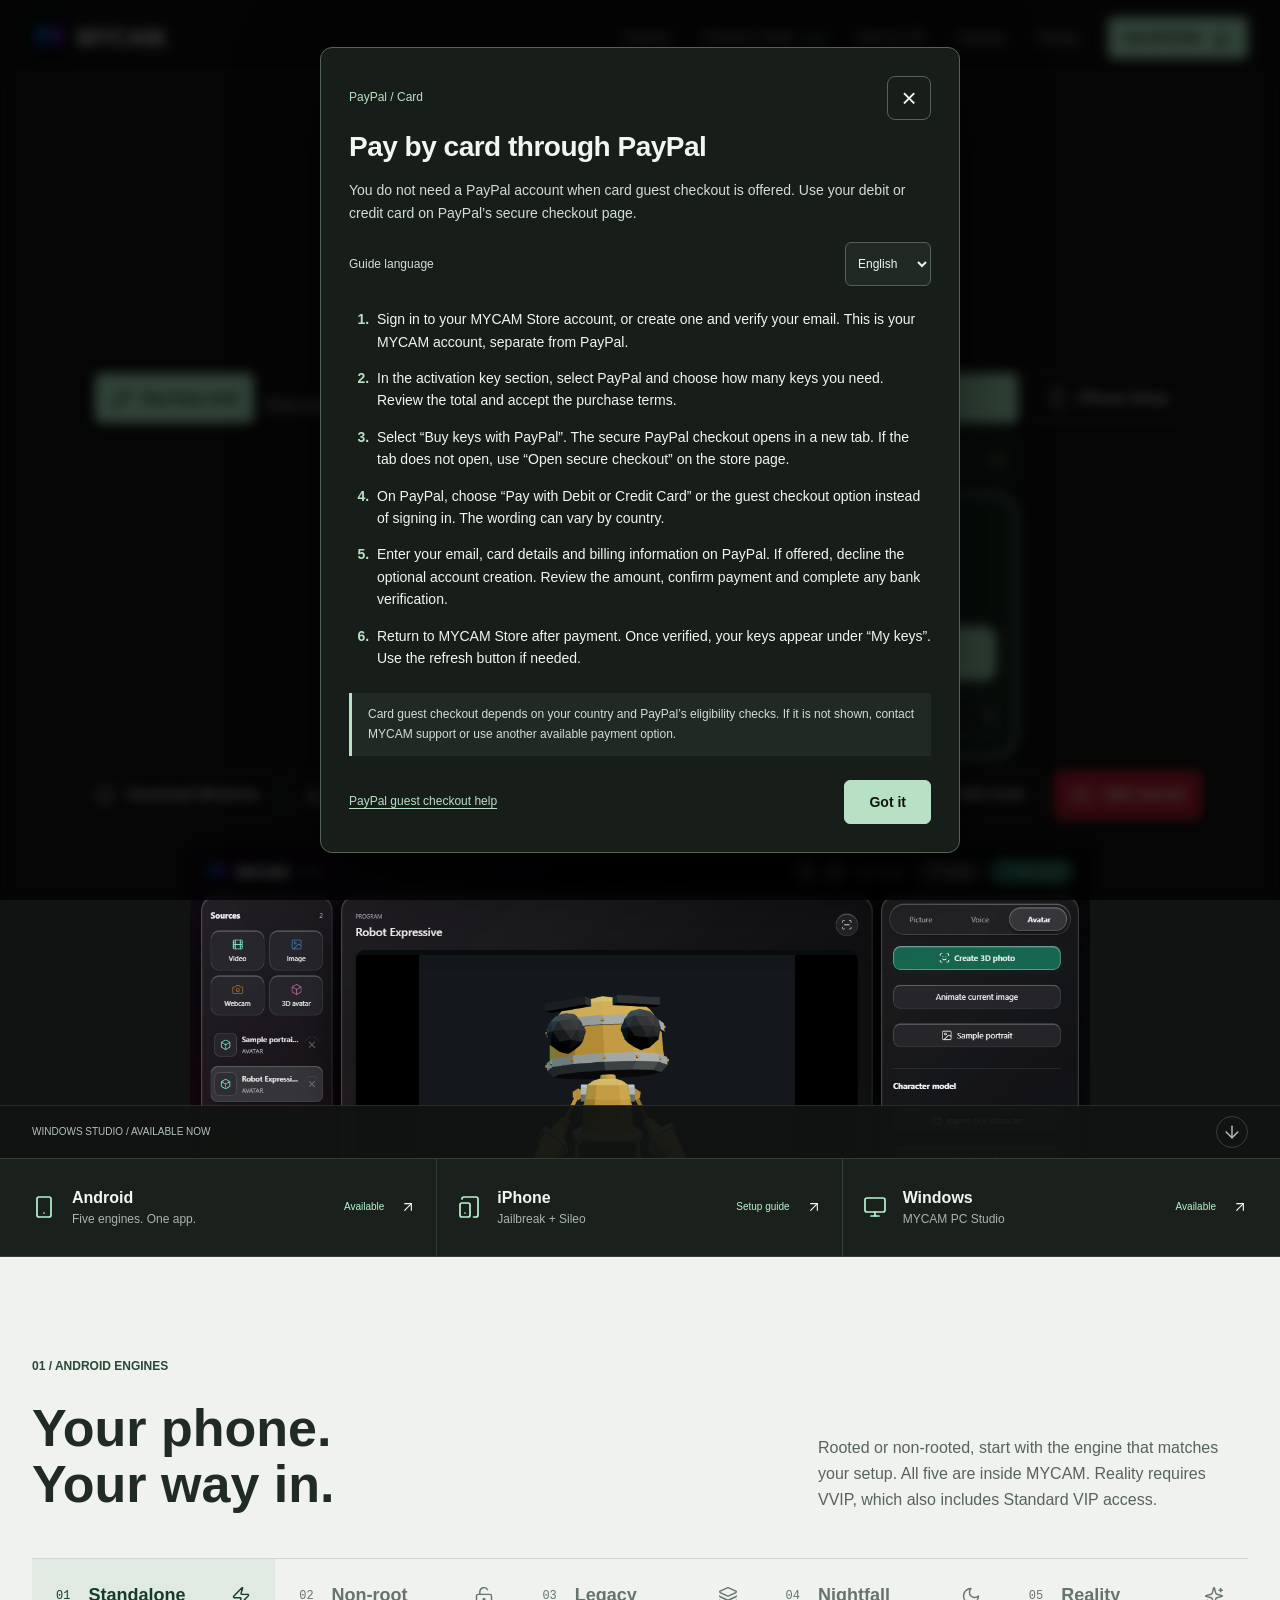
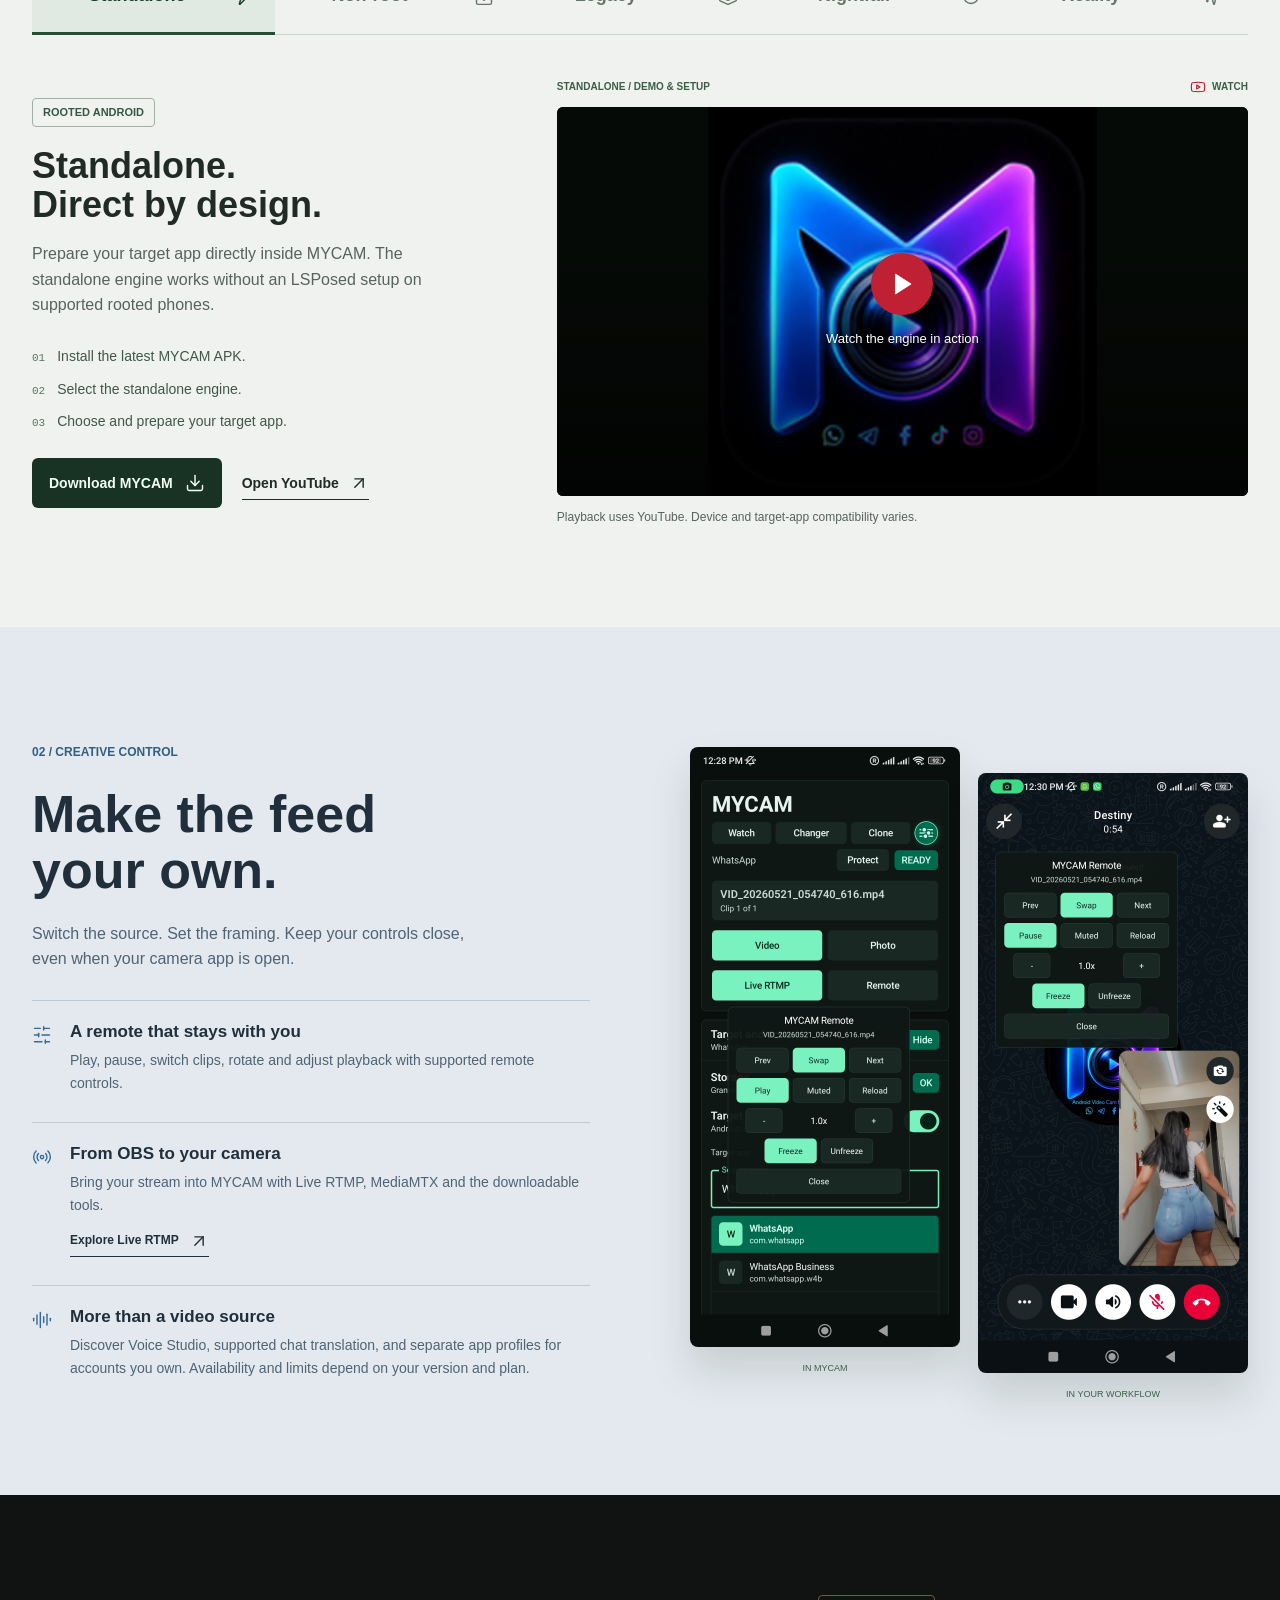
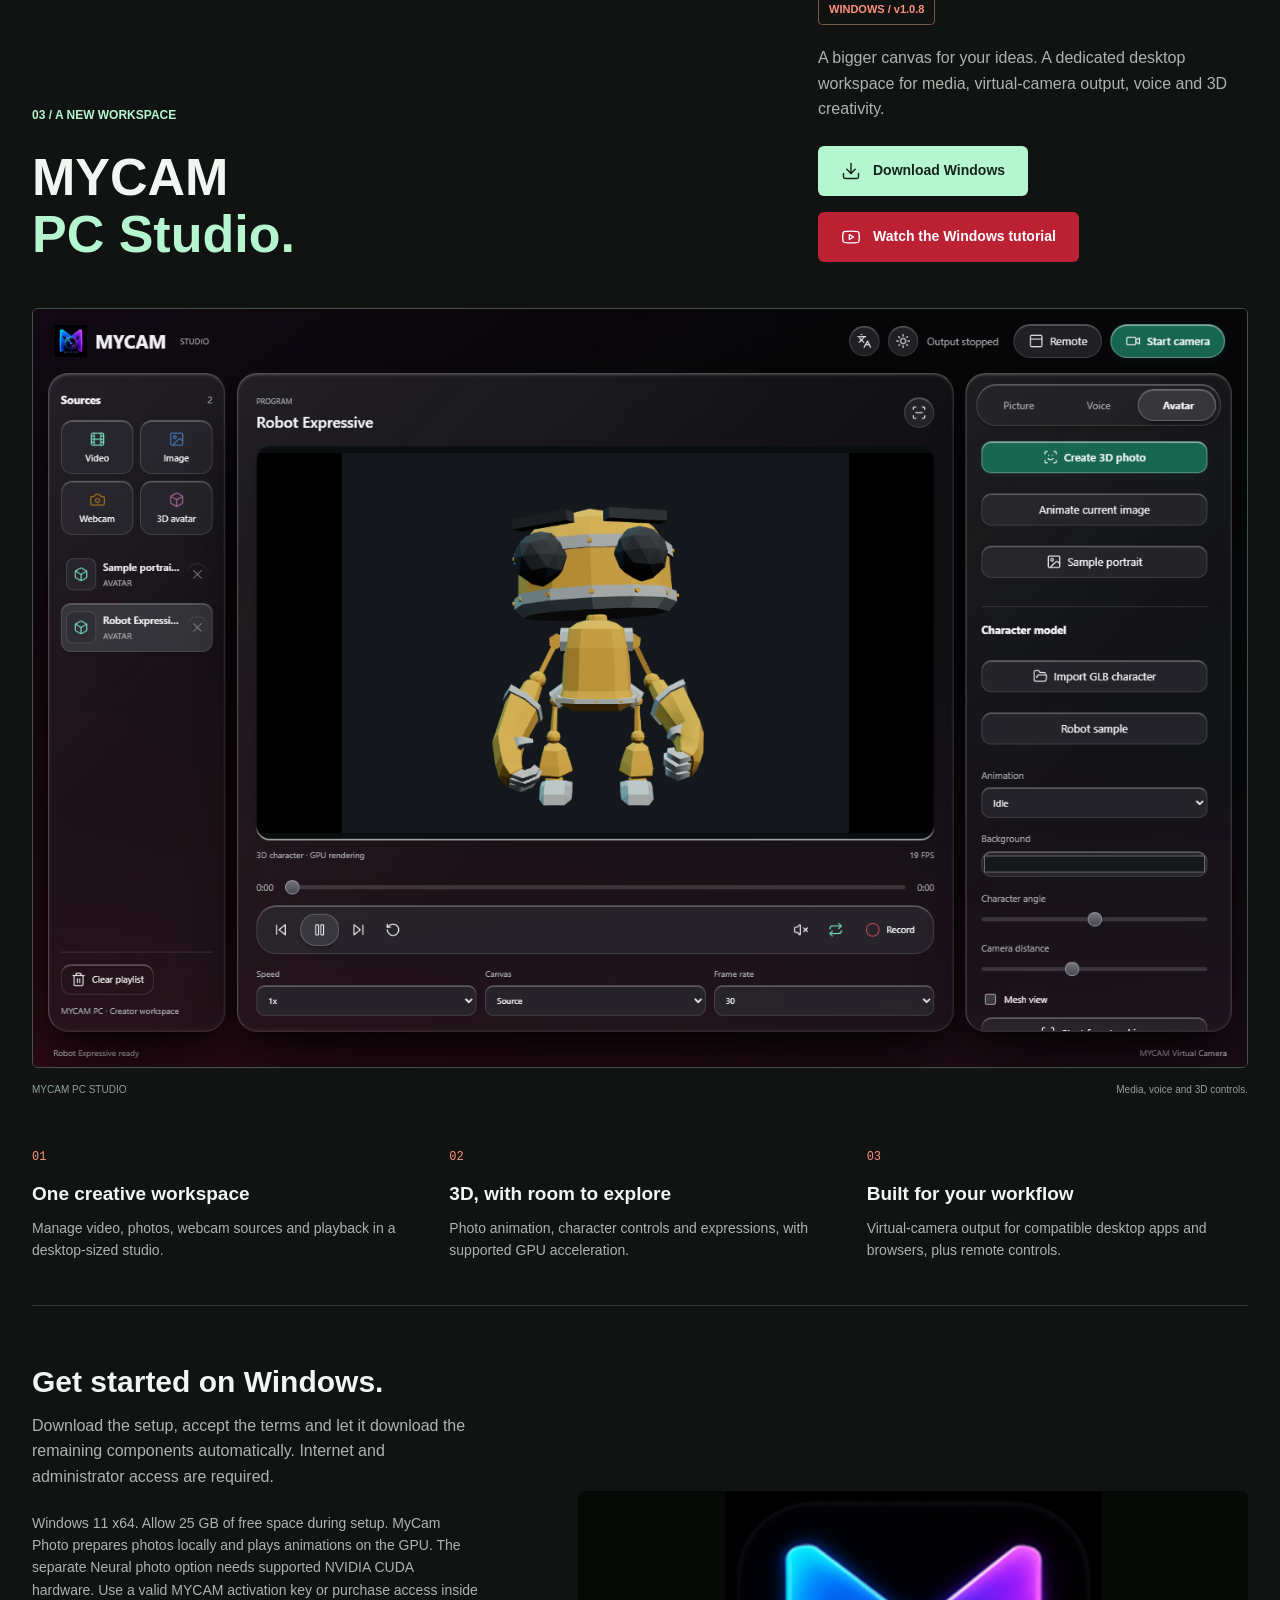
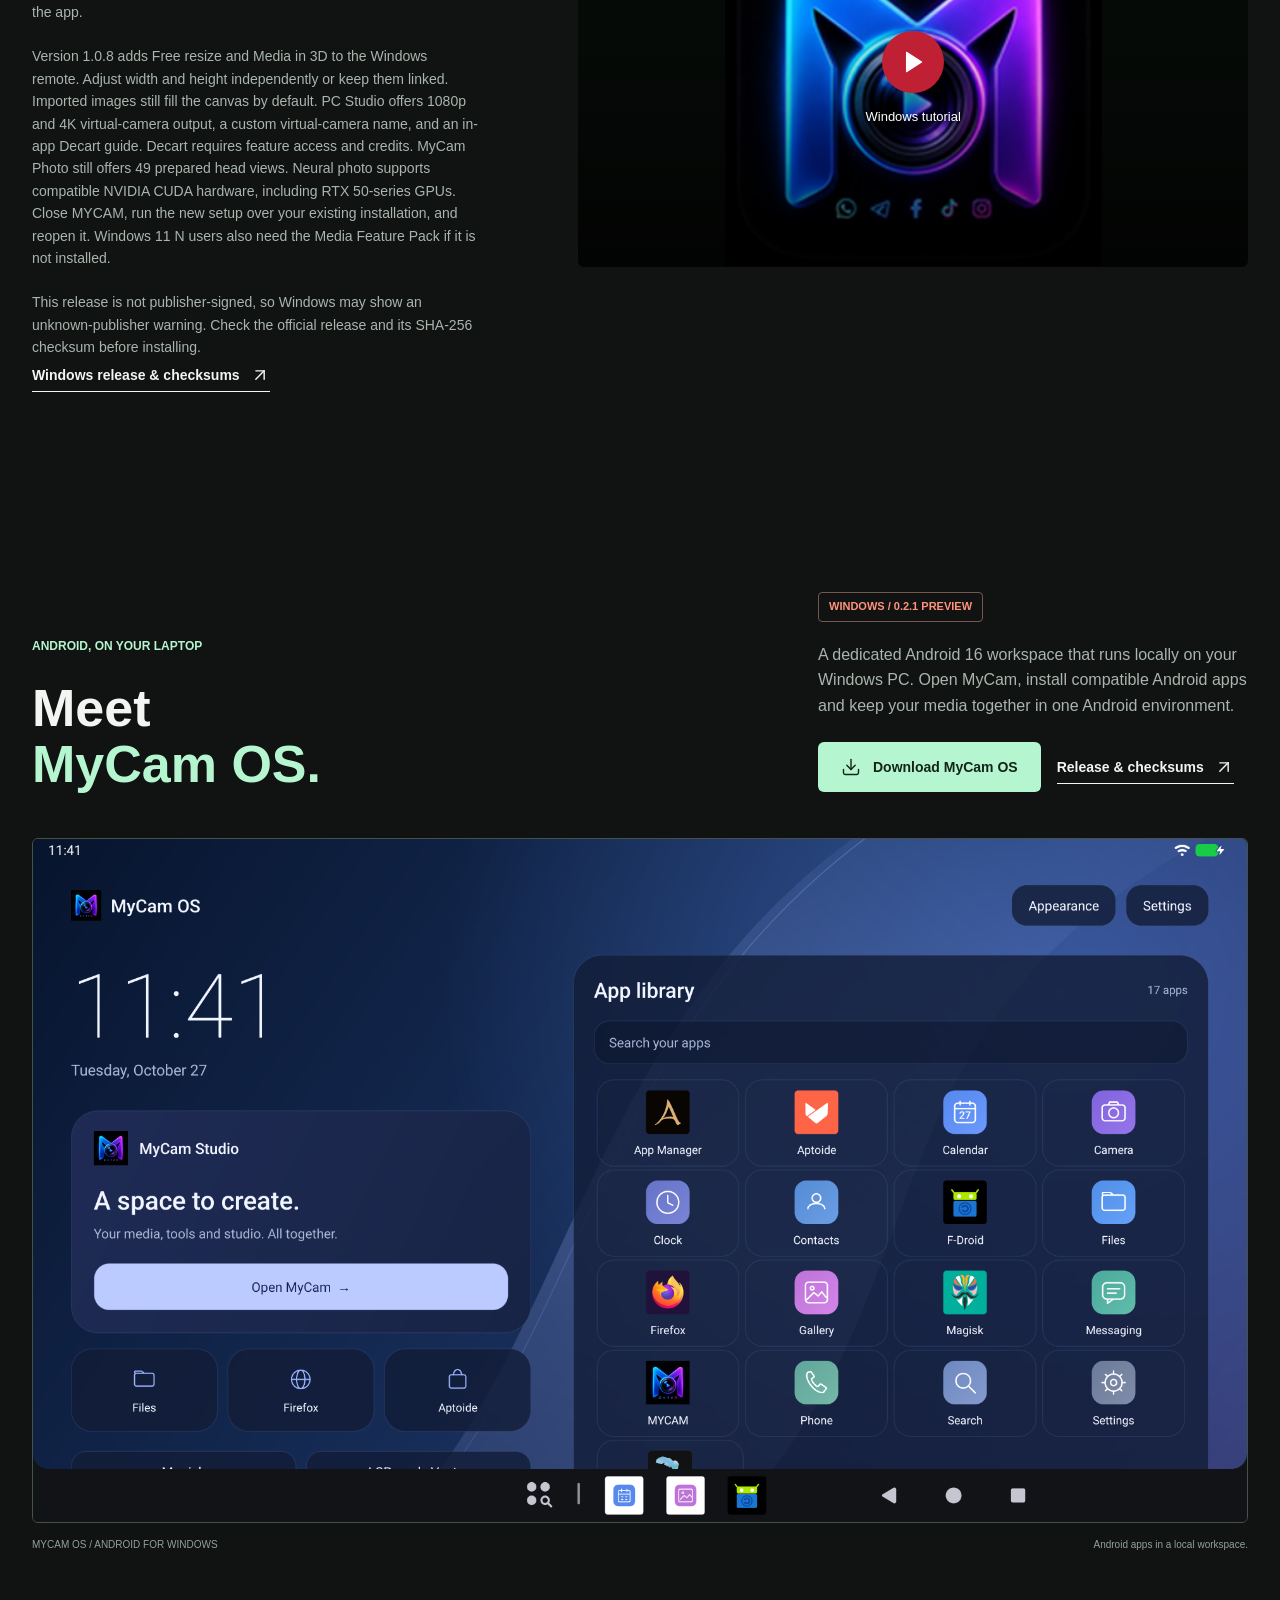
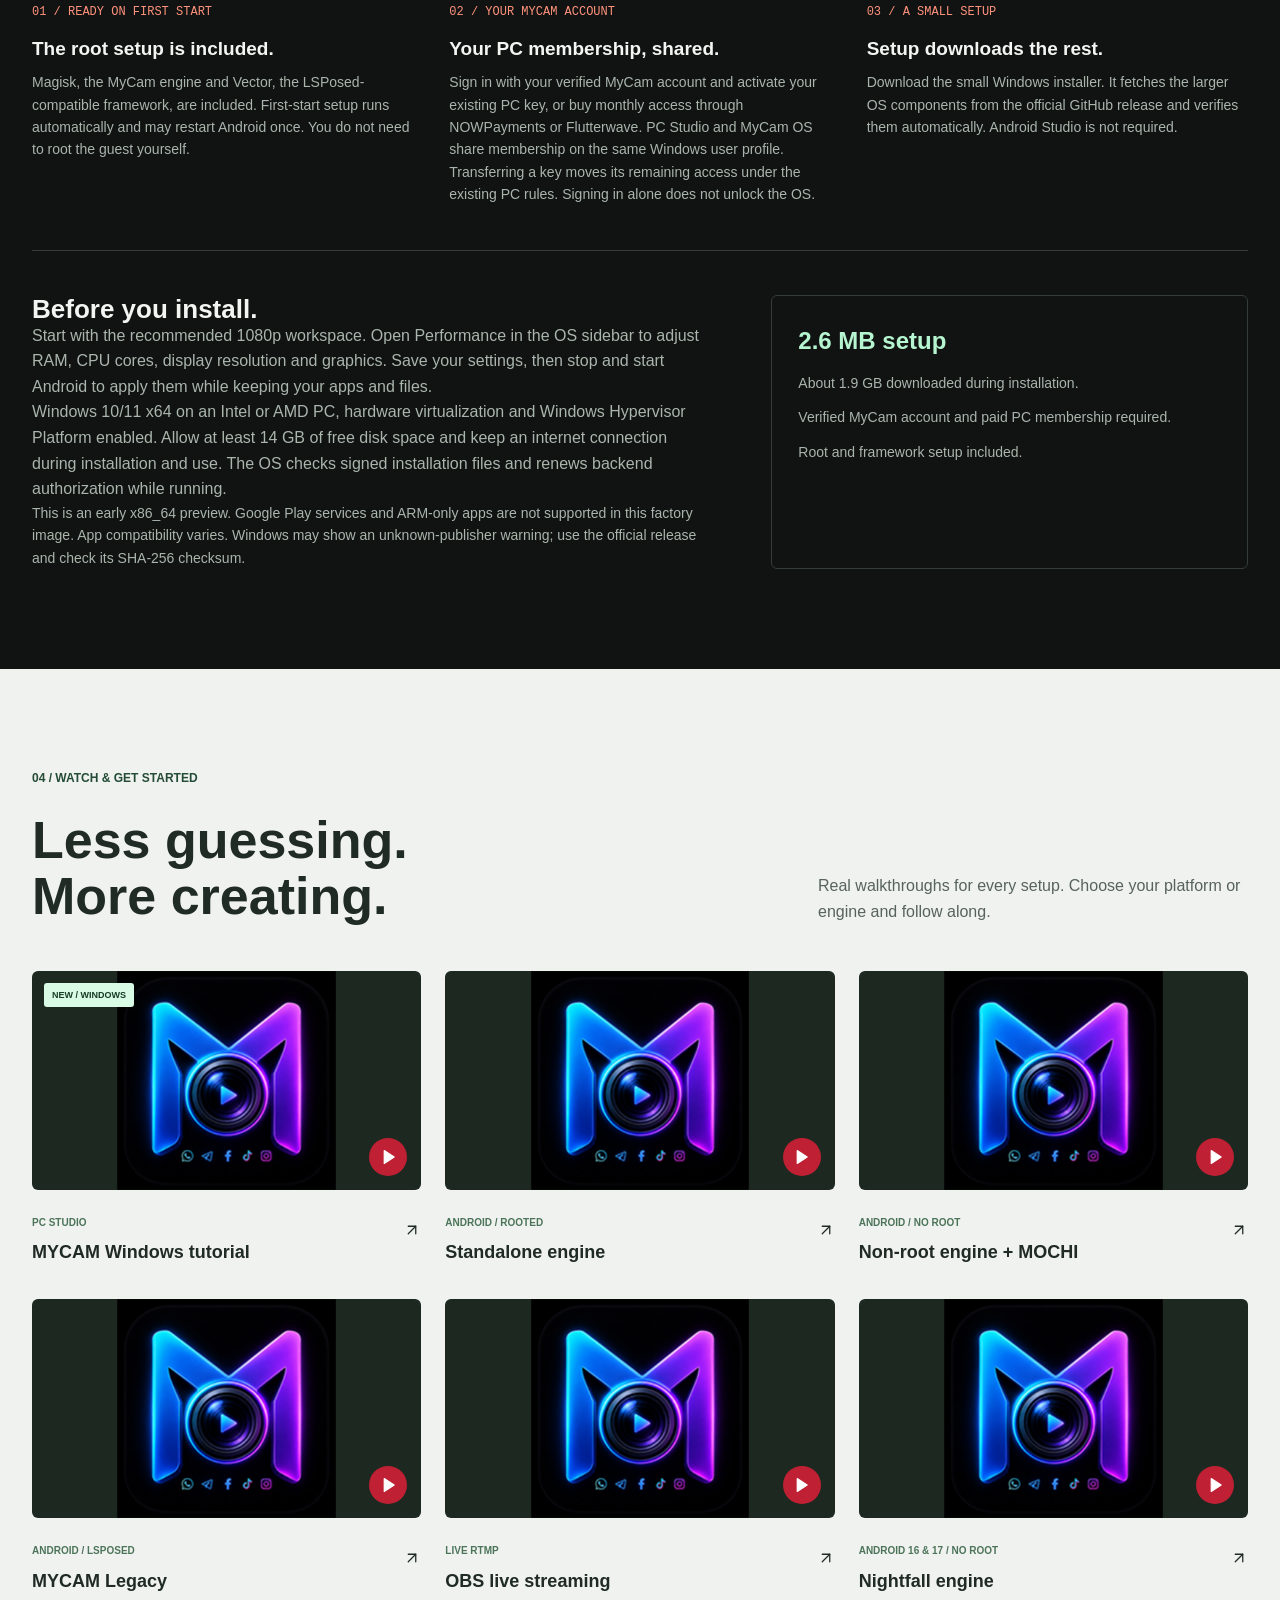
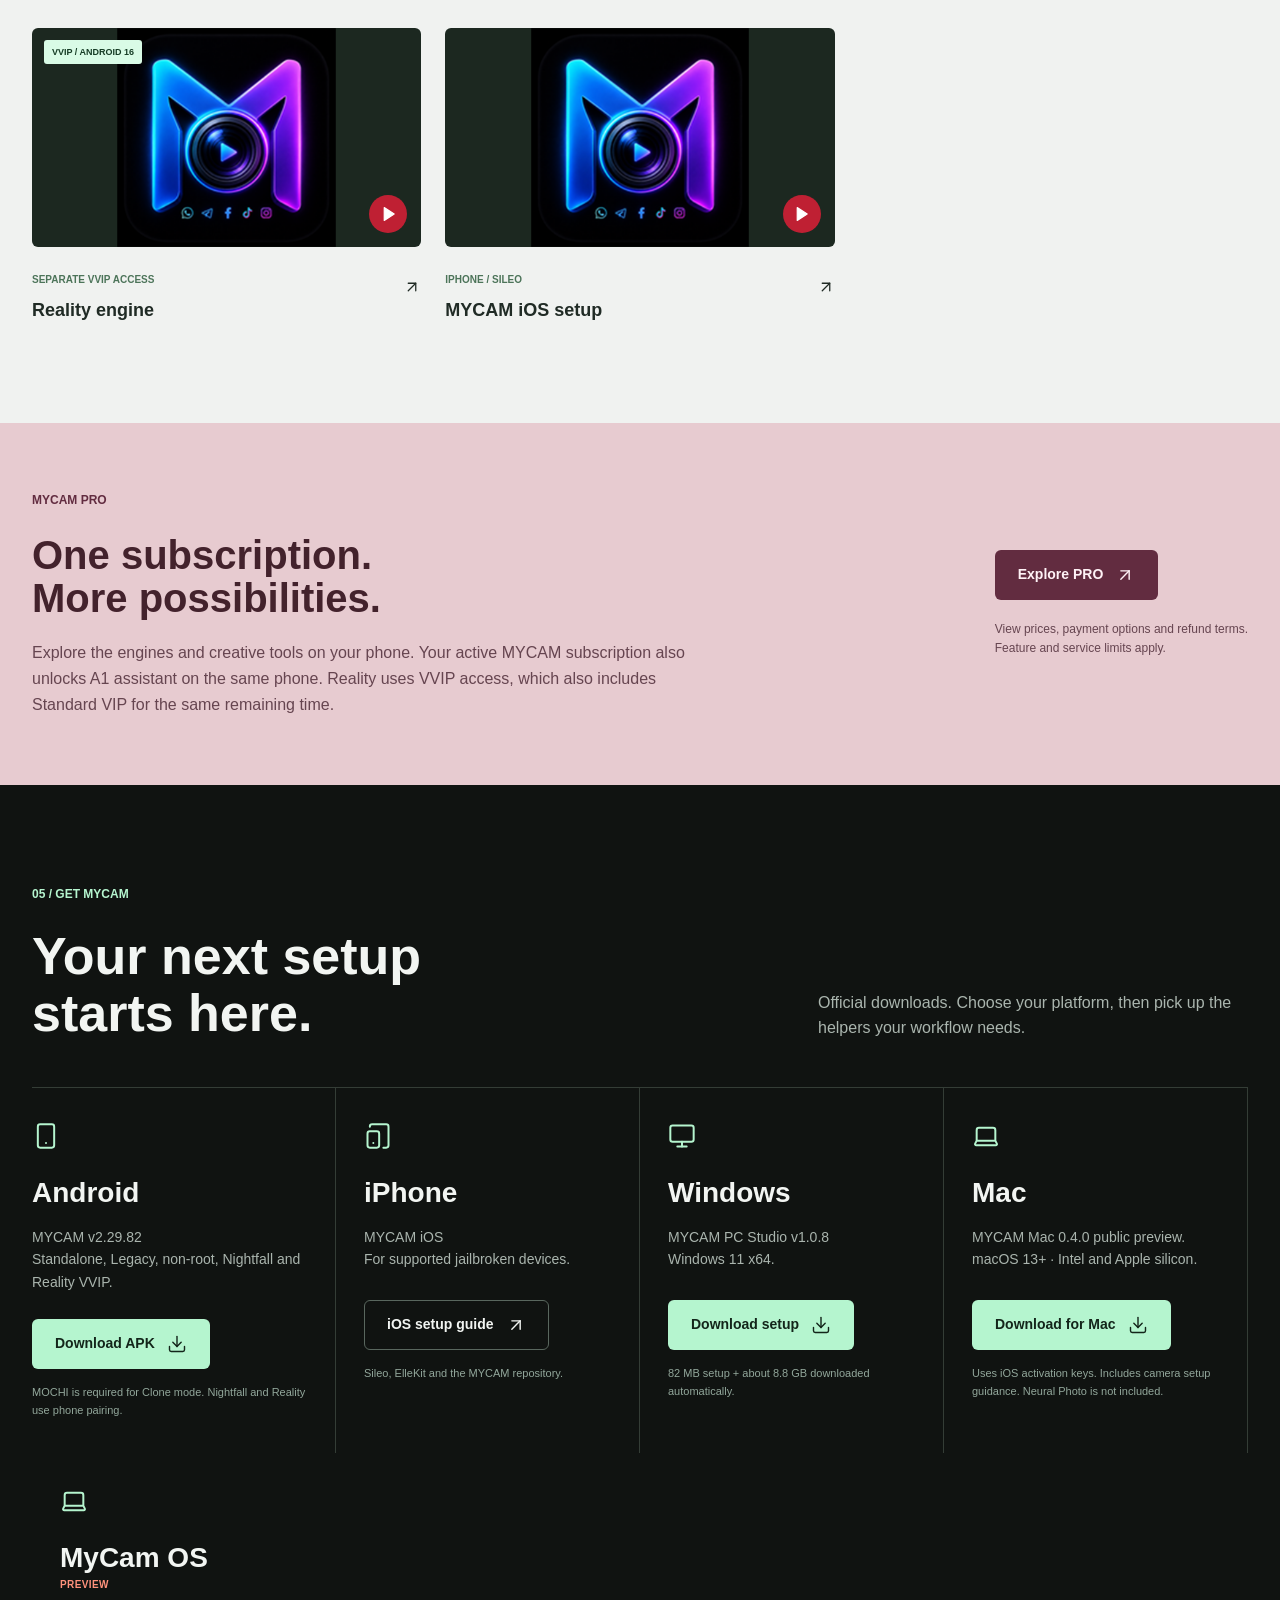
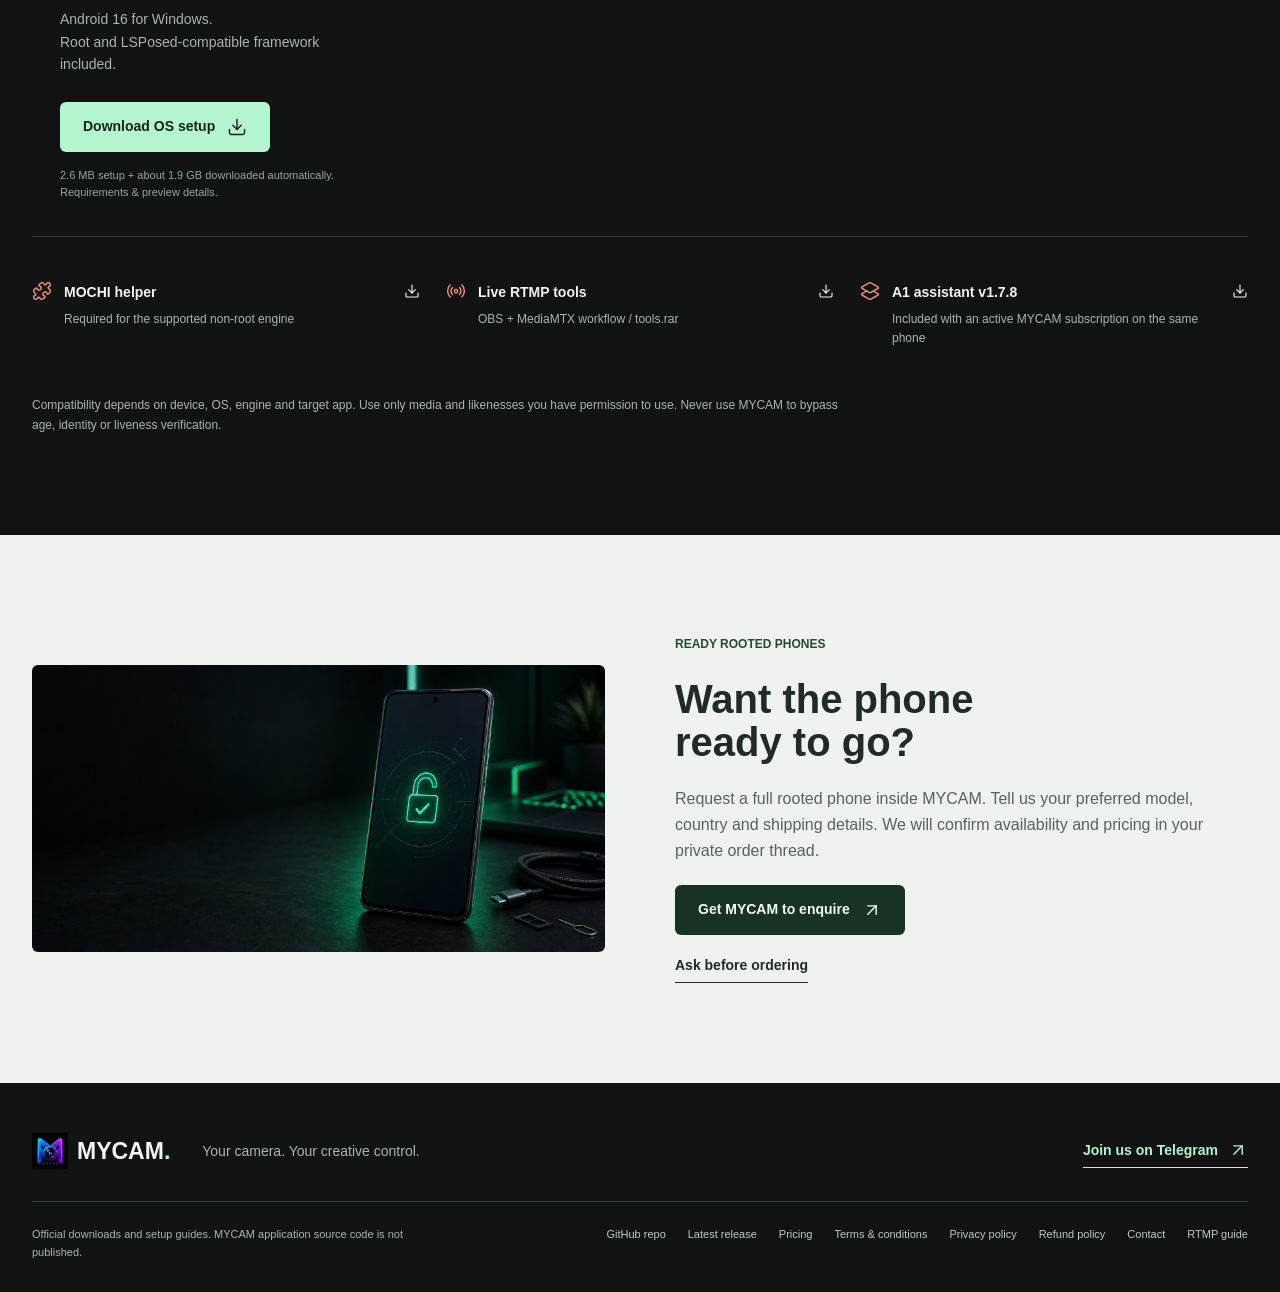
==== commit a30bea86: "Publish MYCAM PC Studio 1.0.8 Windows download" ====
--- a/docs/index.html
+++ b/docs/index.html
@@ -58,7 +58,7 @@
 </section>
           </div>
           <a class="button outline" href="ios-setup.html"><i data-lucide="smartphone" aria-hidden="true"></i> iPhone Setup</a>
-          <a class="button outline" href="https://github.com/elementtime6969/mycam/releases/download/pc-v1.0.7/MYCAM-PC-Setup-1.0.7-x64.exe"><i data-lucide="monitor" aria-hidden="true"></i> Download Windows</a>
+          <a class="button outline" href="https://github.com/elementtime6969/mycam/releases/download/pc-v1.0.8/MYCAM-PC-Setup-1.0.8-x64.exe"><i data-lucide="monitor" aria-hidden="true"></i> Download Windows</a>
           <a class="button outline" href="https://github.com/elementtime6969/mycam/releases/download/mac-v0.4.0/MYCAM-Mac-0.4.0-universal.dmg" title="MYCAM Mac 0.4.0 public preview · macOS 13+ · Intel and Apple silicon"><i data-lucide="laptop" aria-hidden="true"></i> Download Mac</a>
           <a class="button outline" href="https://github.com/elementtime6969/mycam/releases/download/os-v0.2.1-preview/MYCAM-OS-Setup-0.2.1-preview-x64.exe"><i data-lucide="laptop" aria-hidden="true"></i> Download MyCam OS <span class="os-preview-label">Preview</span></a>
           <a class="button outline" href="https://raw.githubusercontent.com/elementtime6969/mycam/main/downloads/A1-assistant-v1.7.8.apk" title="Included with an active MYCAM subscription on the same phone"><i data-lucide="download" aria-hidden="true"></i> A1 assistant</a>
@@ -100,10 +100,10 @@
     </div></section>
 
     <section id="windows" class="section windows-section"><div class="wrap">
-      <div class="section-heading reveal"><div><p class="eyebrow">03 / A NEW WORKSPACE</p><h2>MYCAM<br><span class="accent">PC Studio.</span></h2></div><div><span class="tag dark-tag">WINDOWS / v1.0.7</span><p>A bigger canvas for your ideas. A dedicated desktop workspace for media, virtual-camera output, voice and 3D creativity.</p><div class="actions"><a class="button mint" href="https://github.com/elementtime6969/mycam/releases/download/pc-v1.0.7/MYCAM-PC-Setup-1.0.7-x64.exe"><i data-lucide="download" aria-hidden="true"></i> Download Windows</a><a class="button youtube" href="https://youtu.be/7yKQAaP4SZ0?si=lLMXI89LKjY_VblE" target="_blank" rel="noopener noreferrer"><i data-lucide="youtube" aria-hidden="true"></i> Watch the Windows tutorial</a></div></div></div>
+      <div class="section-heading reveal"><div><p class="eyebrow">03 / A NEW WORKSPACE</p><h2>MYCAM<br><span class="accent">PC Studio.</span></h2></div><div><span class="tag dark-tag">WINDOWS / v1.0.8</span><p>A bigger canvas for your ideas. A dedicated desktop workspace for media, virtual-camera output, voice and 3D creativity.</p><div class="actions"><a class="button mint" href="https://github.com/elementtime6969/mycam/releases/download/pc-v1.0.8/MYCAM-PC-Setup-1.0.8-x64.exe"><i data-lucide="download" aria-hidden="true"></i> Download Windows</a><a class="button youtube" href="https://youtu.be/7yKQAaP4SZ0?si=lLMXI89LKjY_VblE" target="_blank" rel="noopener noreferrer"><i data-lucide="youtube" aria-hidden="true"></i> Watch the Windows tutorial</a></div></div></div>
       <figure class="studio-preview reveal"><img src="assets/mycam-pc-studio.png" alt="MYCAM PC Studio with source playlist, 3D character preview and avatar controls" width="1440" height="900" loading="lazy"><figcaption><span>MYCAM PC STUDIO</span><span>Media, voice and 3D controls.</span></figcaption></figure>
       <div class="studio-features"><div><span>01</span><h3>One creative workspace</h3><p>Manage video, photos, webcam sources and playback in a desktop-sized studio.</p></div><div><span>02</span><h3>3D, with room to explore</h3><p>Photo animation, character controls and expressions, with supported GPU acceleration.</p></div><div><span>03</span><h3>Built for your workflow</h3><p>Virtual-camera output for compatible desktop apps and browsers, plus remote controls.</p></div></div>
-      <div class="windows-watch reveal"><div><h3>Get started on Windows.</h3><p>Download the setup, accept the terms and let it download the remaining components automatically. Internet and administrator access are required.</p><p class="muted">Windows 11 x64. Allow 25 GB of free space during setup. MyCam Photo prepares photos locally and plays animations on the GPU. The separate Neural photo option needs supported NVIDIA CUDA hardware. Use a valid MYCAM activation key or purchase access inside the app.</p><p class="muted">Version 1.0.7 improves image framing. Imported images fill the canvas by default. Choose Fit to show the whole image. PC Studio offers 1080p and 4K virtual-camera output, a custom virtual-camera name, and an in-app Decart guide. Decart requires feature access and credits. MyCam Photo still offers 49 prepared head views. Neural photo supports compatible NVIDIA CUDA hardware, including RTX 50-series GPUs. Close MYCAM, run the new setup over your existing installation, and reopen it. Windows 11 N users also need the <a href="https://support.microsoft.com/en-us/windows/experience/platform-variants/media-feature-pack-for-windows-n" target="_blank" rel="noopener noreferrer">Media Feature Pack</a> if it is not installed.</p><p class="muted">This release is not publisher-signed, so Windows may show an unknown-publisher warning. Check the official release and its SHA-256 checksum before installing.</p><a class="text-link" href="https://github.com/elementtime6969/mycam/releases/tag/pc-v1.0.7">Windows release &amp; checksums <i data-lucide="arrow-up-right" aria-hidden="true"></i></a></div><div class="video-player" data-video="7yKQAaP4SZ0" data-title="MYCAM Windows PC Studio tutorial"><img src="https://i.ytimg.com/vi/7yKQAaP4SZ0/hqdefault.jpg" alt="MYCAM Windows tutorial thumbnail" width="480" height="360" loading="lazy"><button class="video-play" type="button" aria-label="Play MYCAM Windows tutorial"><span class="play-circle"><i data-lucide="play" aria-hidden="true"></i></span><span>Windows tutorial</span></button></div></div>
+      <div class="windows-watch reveal"><div><h3>Get started on Windows.</h3><p>Download the setup, accept the terms and let it download the remaining components automatically. Internet and administrator access are required.</p><p class="muted">Windows 11 x64. Allow 25 GB of free space during setup. MyCam Photo prepares photos locally and plays animations on the GPU. The separate Neural photo option needs supported NVIDIA CUDA hardware. Use a valid MYCAM activation key or purchase access inside the app.</p><p class="muted">Version 1.0.8 adds Free resize and Media in 3D to the Windows remote. Adjust width and height independently or keep them linked. Imported images still fill the canvas by default. PC Studio offers 1080p and 4K virtual-camera output, a custom virtual-camera name, and an in-app Decart guide. Decart requires feature access and credits. MyCam Photo still offers 49 prepared head views. Neural photo supports compatible NVIDIA CUDA hardware, including RTX 50-series GPUs. Close MYCAM, run the new setup over your existing installation, and reopen it. Windows 11 N users also need the <a href="https://support.microsoft.com/en-us/windows/experience/platform-variants/media-feature-pack-for-windows-n" target="_blank" rel="noopener noreferrer">Media Feature Pack</a> if it is not installed.</p><p class="muted">This release is not publisher-signed, so Windows may show an unknown-publisher warning. Check the official release and its SHA-256 checksum before installing.</p><a class="text-link" href="https://github.com/elementtime6969/mycam/releases/tag/pc-v1.0.8">Windows release &amp; checksums <i data-lucide="arrow-up-right" aria-hidden="true"></i></a></div><div class="video-player" data-video="7yKQAaP4SZ0" data-title="MYCAM Windows PC Studio tutorial"><img src="https://i.ytimg.com/vi/7yKQAaP4SZ0/hqdefault.jpg" alt="MYCAM Windows tutorial thumbnail" width="480" height="360" loading="lazy"><button class="video-play" type="button" aria-label="Play MYCAM Windows tutorial"><span class="play-circle"><i data-lucide="play" aria-hidden="true"></i></span><span>Windows tutorial</span></button></div></div>
     </div></section>
 
     <section class="section mycam-os-section" id="mycam-os" aria-labelledby="mycam-os-title"><div class="wrap">
@@ -134,7 +134,7 @@
       <div class="download-platforms">
         <article class="platform-download"><i data-lucide="smartphone" aria-hidden="true"></i><h3>Android</h3><p>MYCAM v2.29.82<br>Standalone, Legacy, non-root, Nightfall and Reality VVIP.</p><a class="button mint" href="https://github.com/elementtime6969/mycam/releases/download/v2.29.82/Mycam-v2.29.82.apk">Download APK <i data-lucide="download" aria-hidden="true"></i></a><small>MOCHI is required for Clone mode. Nightfall and Reality use phone pairing.</small></article>
         <article class="platform-download"><i data-lucide="tablet-smartphone" aria-hidden="true"></i><h3>iPhone</h3><p>MYCAM iOS<br>For supported jailbroken devices.</p><a class="button outline" href="ios-setup.html">iOS setup guide <i data-lucide="arrow-up-right" aria-hidden="true"></i></a><small>Sileo, ElleKit and the MYCAM repository.</small></article>
-        <article class="platform-download"><i data-lucide="monitor" aria-hidden="true"></i><h3>Windows</h3><p>MYCAM PC Studio v1.0.7<br>Windows 11 x64.</p><a class="button mint" href="https://github.com/elementtime6969/mycam/releases/download/pc-v1.0.7/MYCAM-PC-Setup-1.0.7-x64.exe">Download setup <i data-lucide="download" aria-hidden="true"></i></a><small>82 MB setup + about 8.8 GB downloaded automatically.</small></article>
+        <article class="platform-download"><i data-lucide="monitor" aria-hidden="true"></i><h3>Windows</h3><p>MYCAM PC Studio v1.0.8<br>Windows 11 x64.</p><a class="button mint" href="https://github.com/elementtime6969/mycam/releases/download/pc-v1.0.8/MYCAM-PC-Setup-1.0.8-x64.exe">Download setup <i data-lucide="download" aria-hidden="true"></i></a><small>82 MB setup + about 8.8 GB downloaded automatically.</small></article>
         <article class="platform-download"><i data-lucide="laptop" aria-hidden="true"></i><h3>Mac</h3><p>MYCAM Mac 0.4.0 public preview.<br>macOS 13+ · Intel and Apple silicon.</p><a class="button mint" href="mac-setup.html">Download for Mac <i data-lucide="download" aria-hidden="true"></i></a><small>Uses iOS activation keys. Includes camera setup guidance. Neural Photo is not included.</small></article>
         <article class="platform-download os-download-card"><i data-lucide="laptop" aria-hidden="true"></i><h3>MyCam OS <span class="os-preview-label">Preview</span></h3><p>Android 16 for Windows.<br>Root and LSPosed-compatible framework included.</p><a class="button mint" href="https://github.com/elementtime6969/mycam/releases/download/os-v0.2.1-preview/MYCAM-OS-Setup-0.2.1-preview-x64.exe">Download OS setup <i data-lucide="download" aria-hidden="true"></i></a><small>2.6 MB setup + about 1.9 GB downloaded automatically. <a href="#mycam-os">Requirements &amp; preview details.</a></small></article>
       </div>
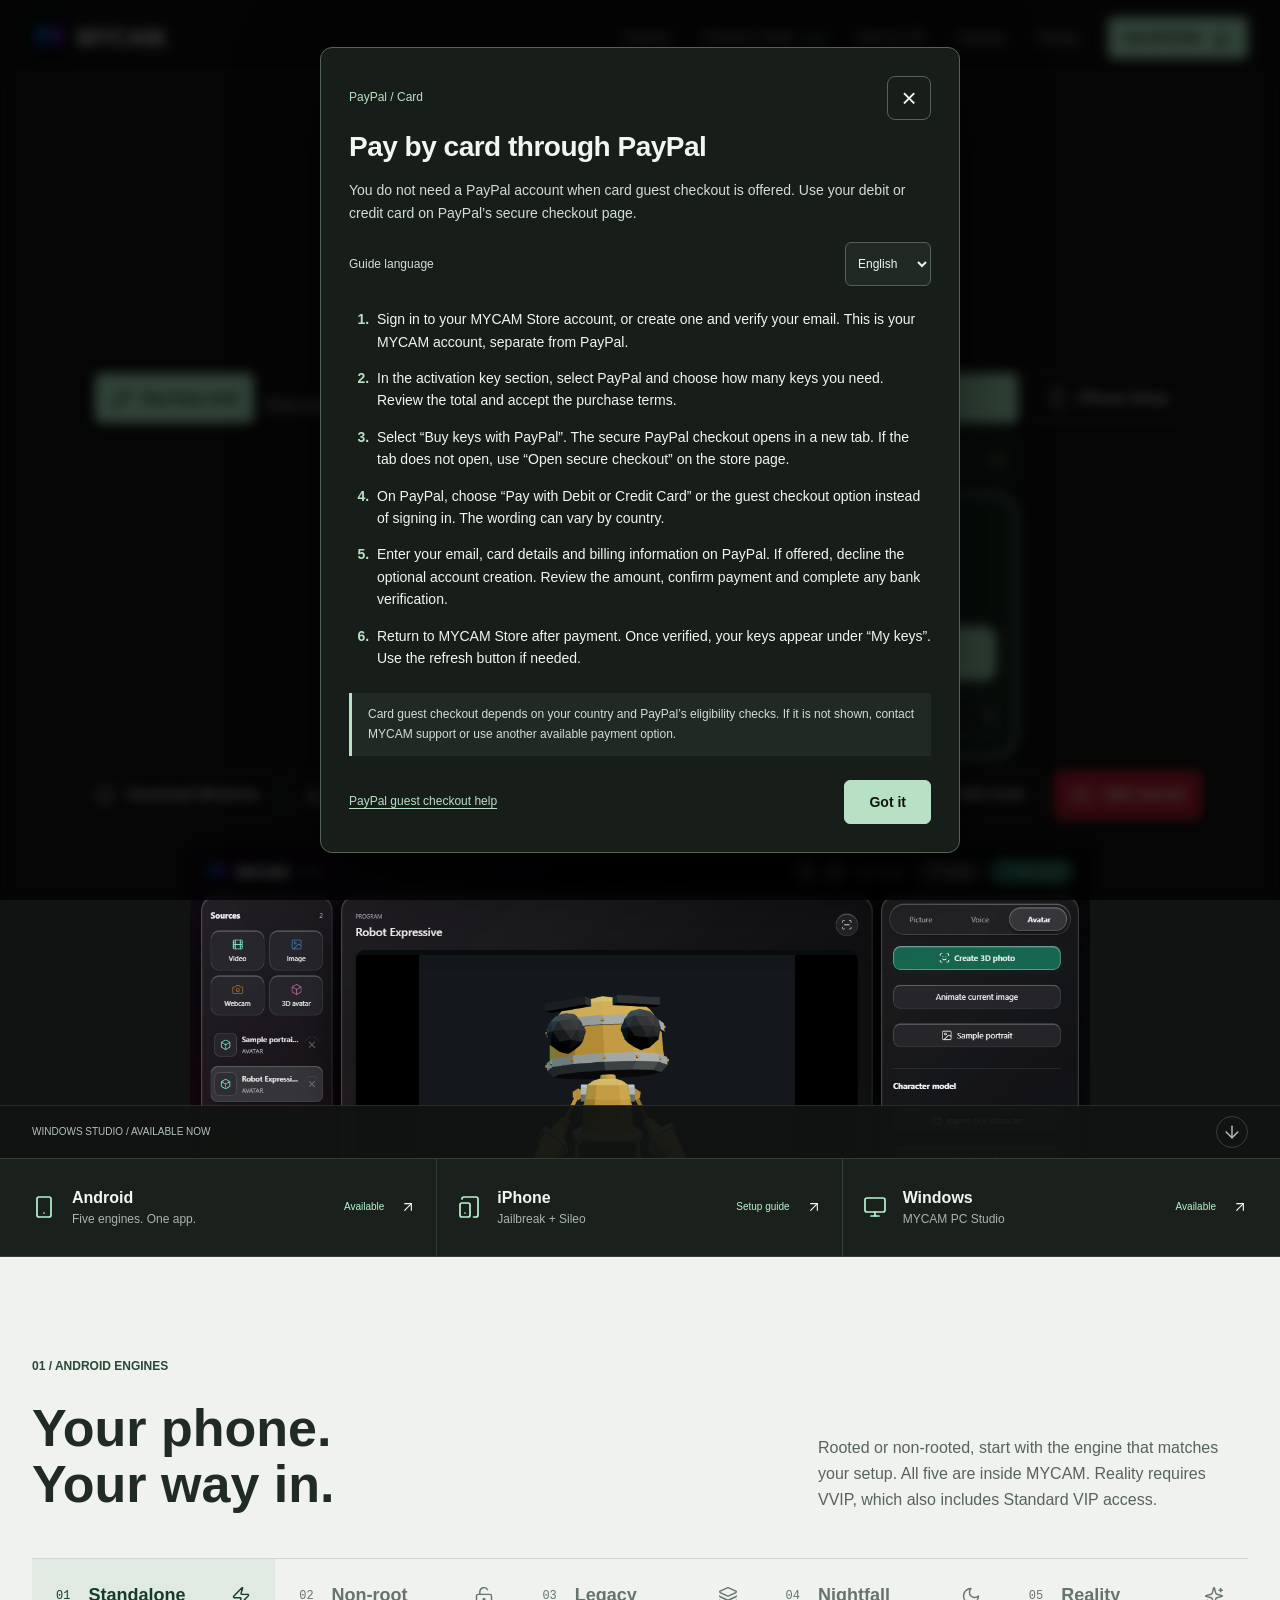
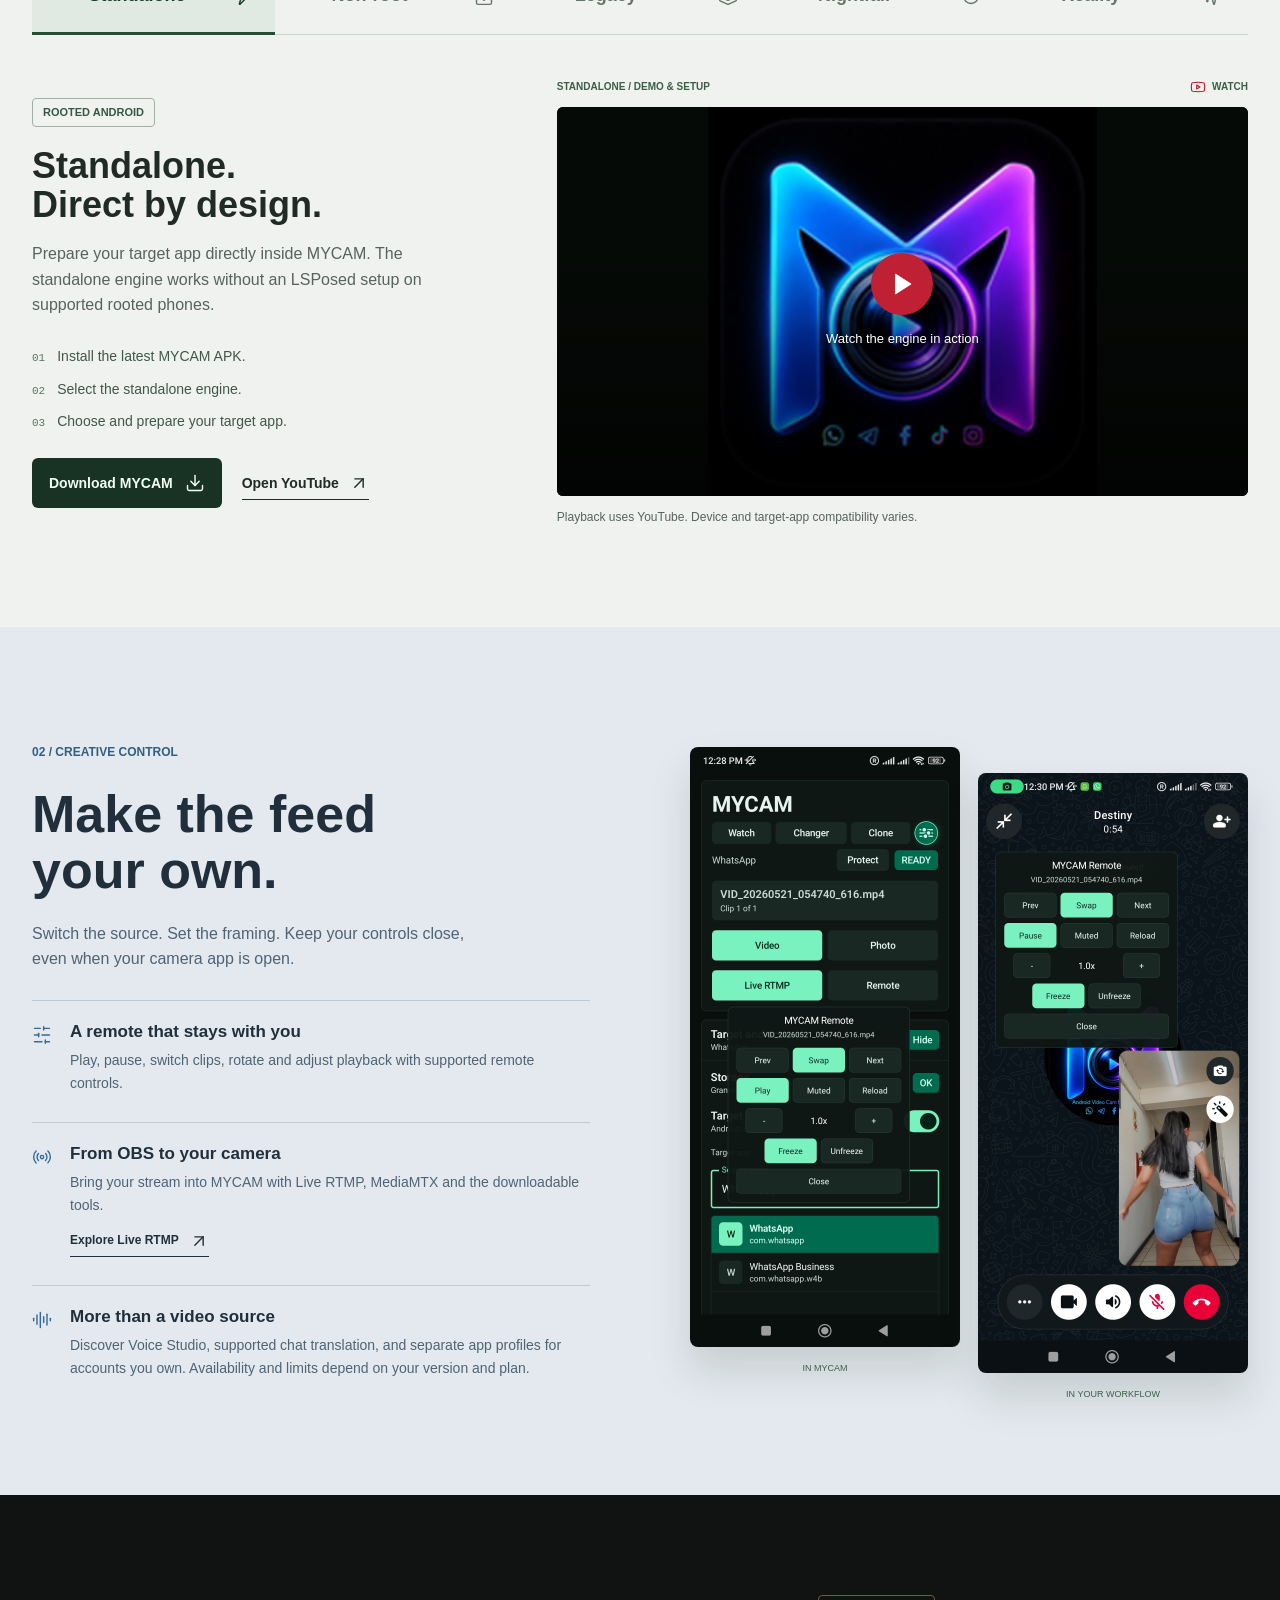
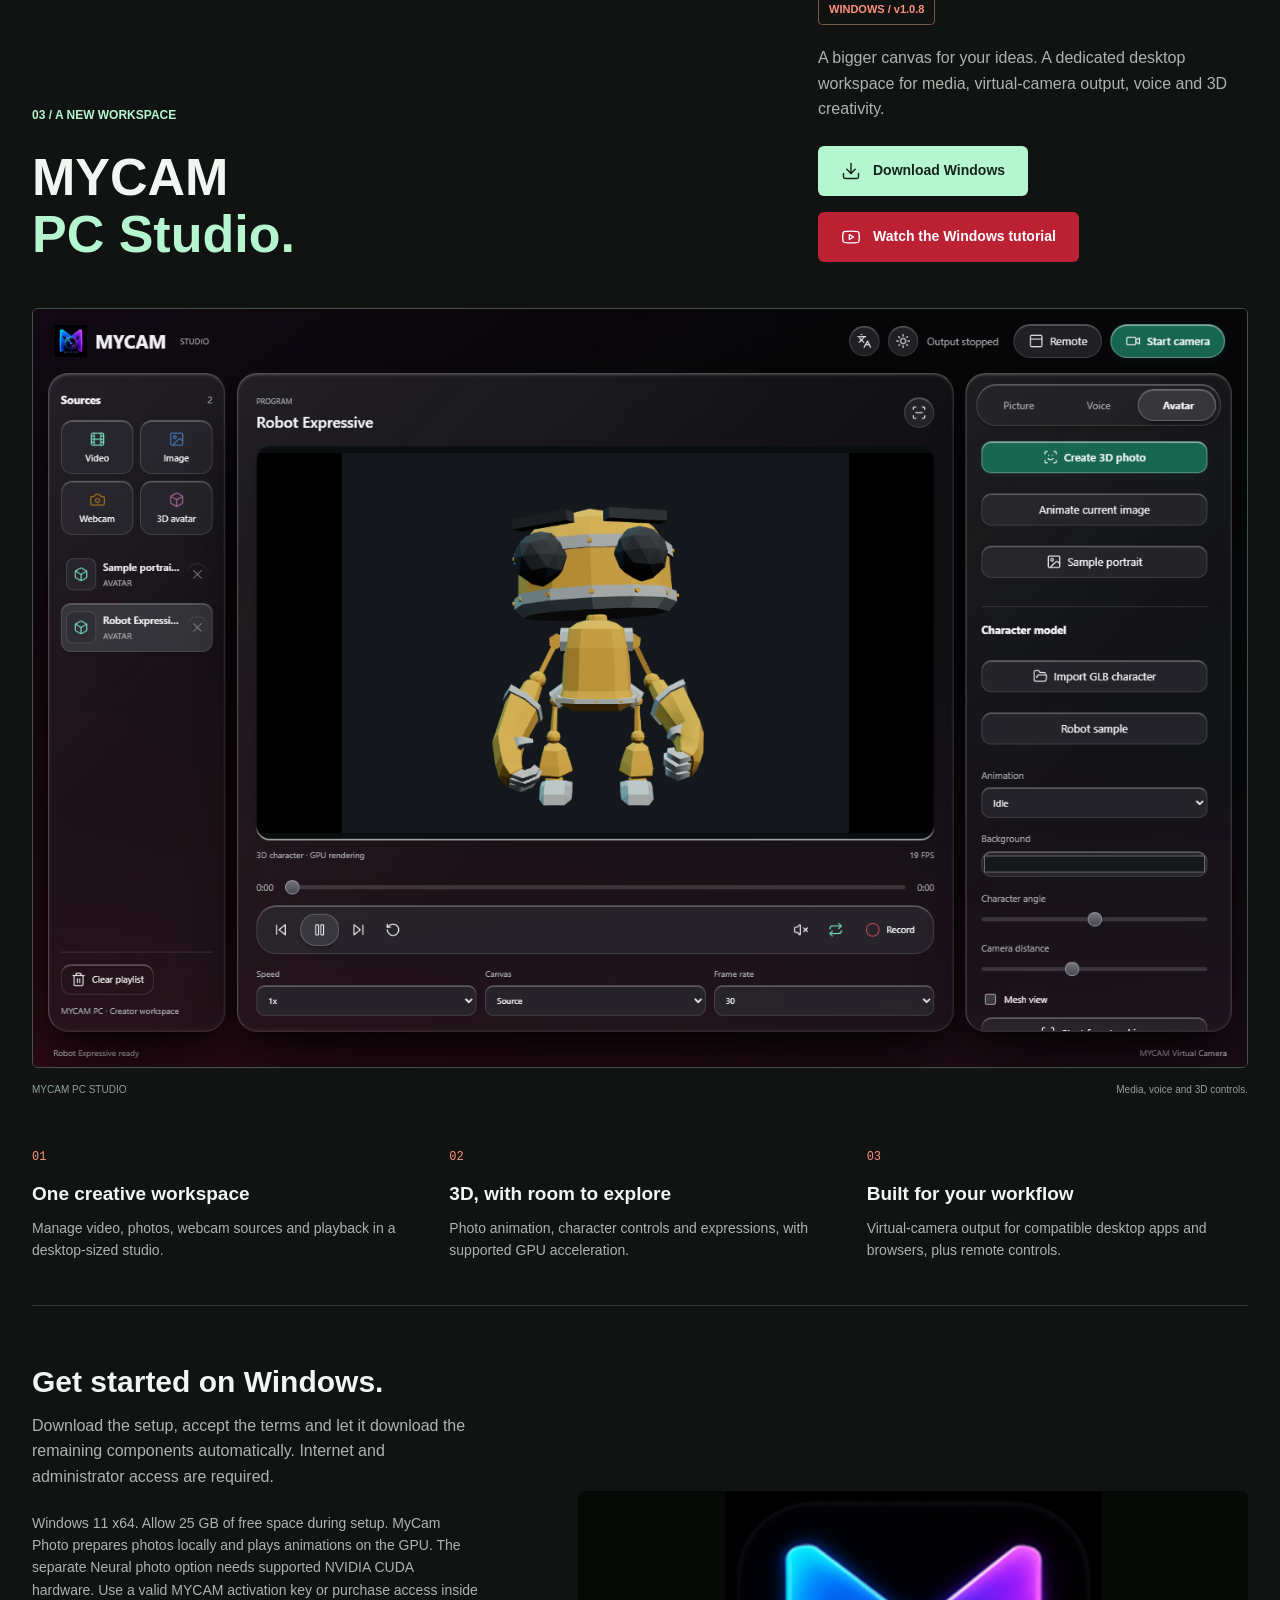
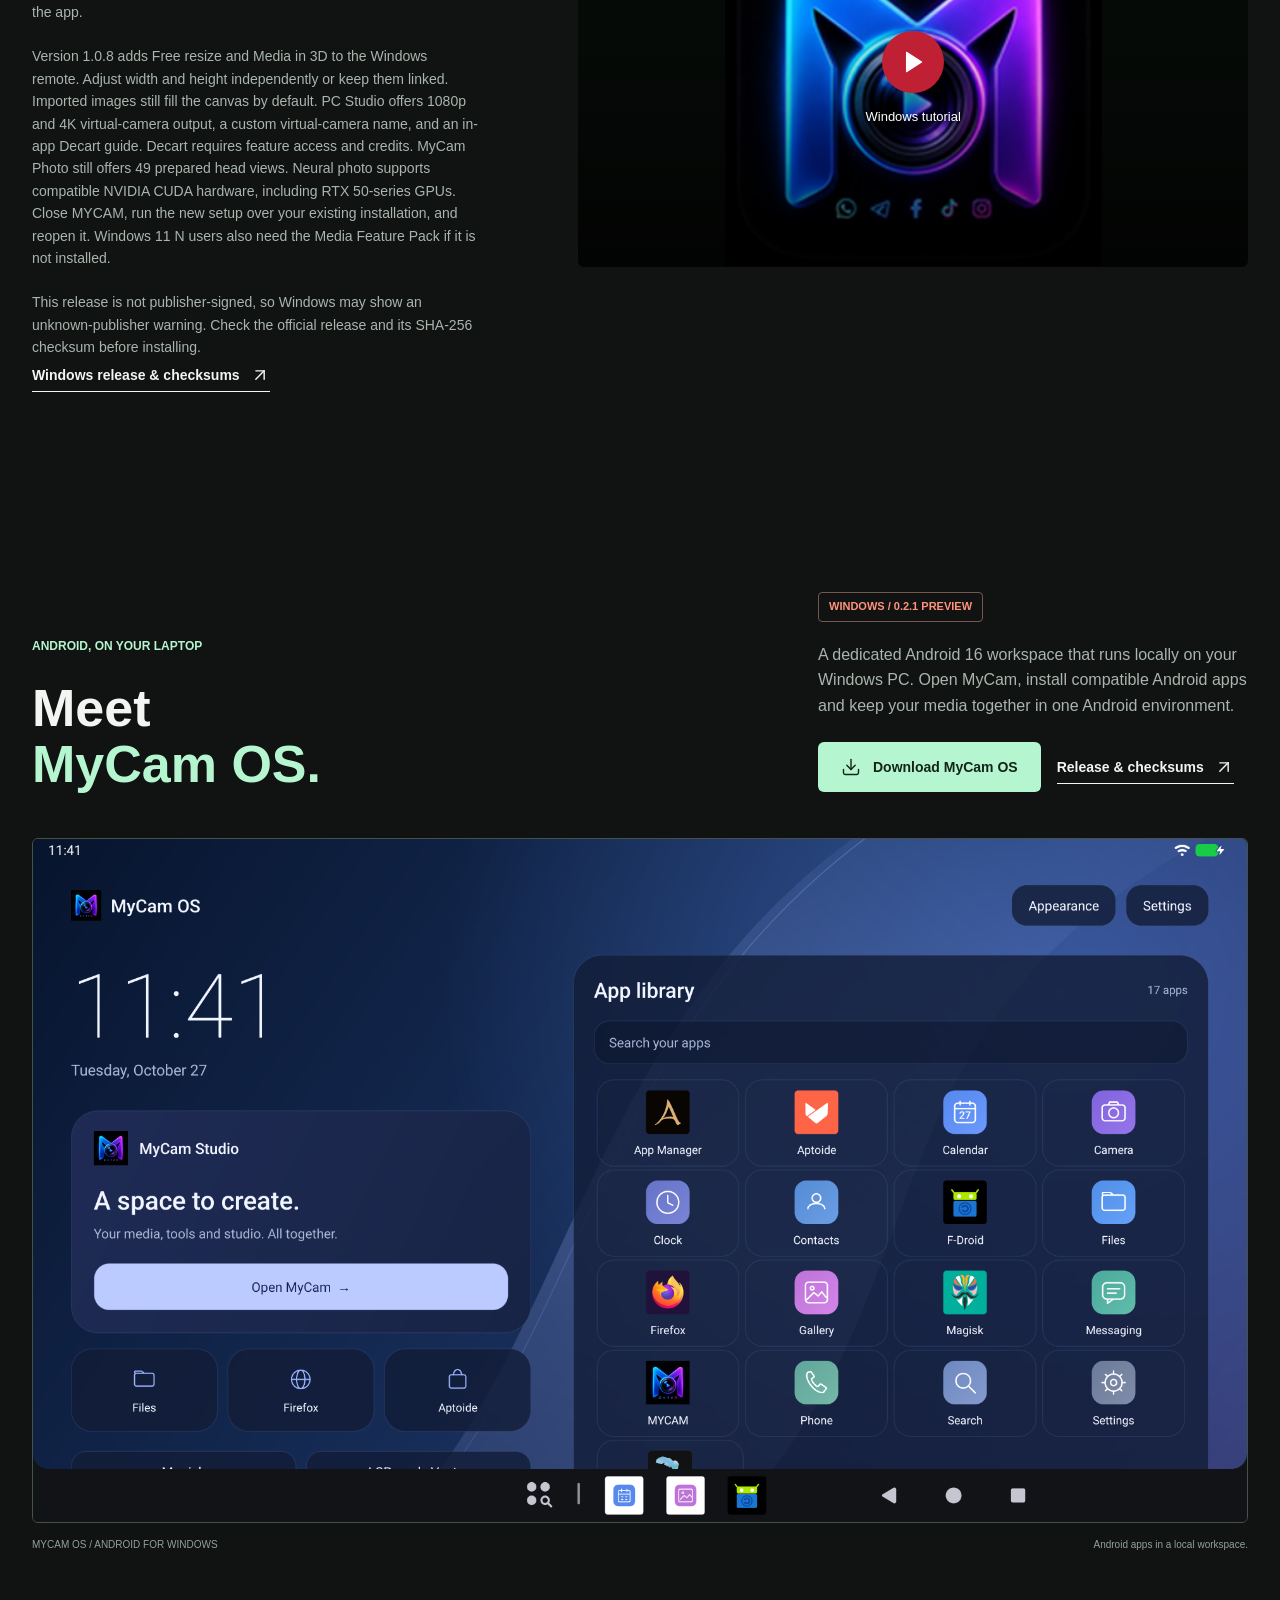
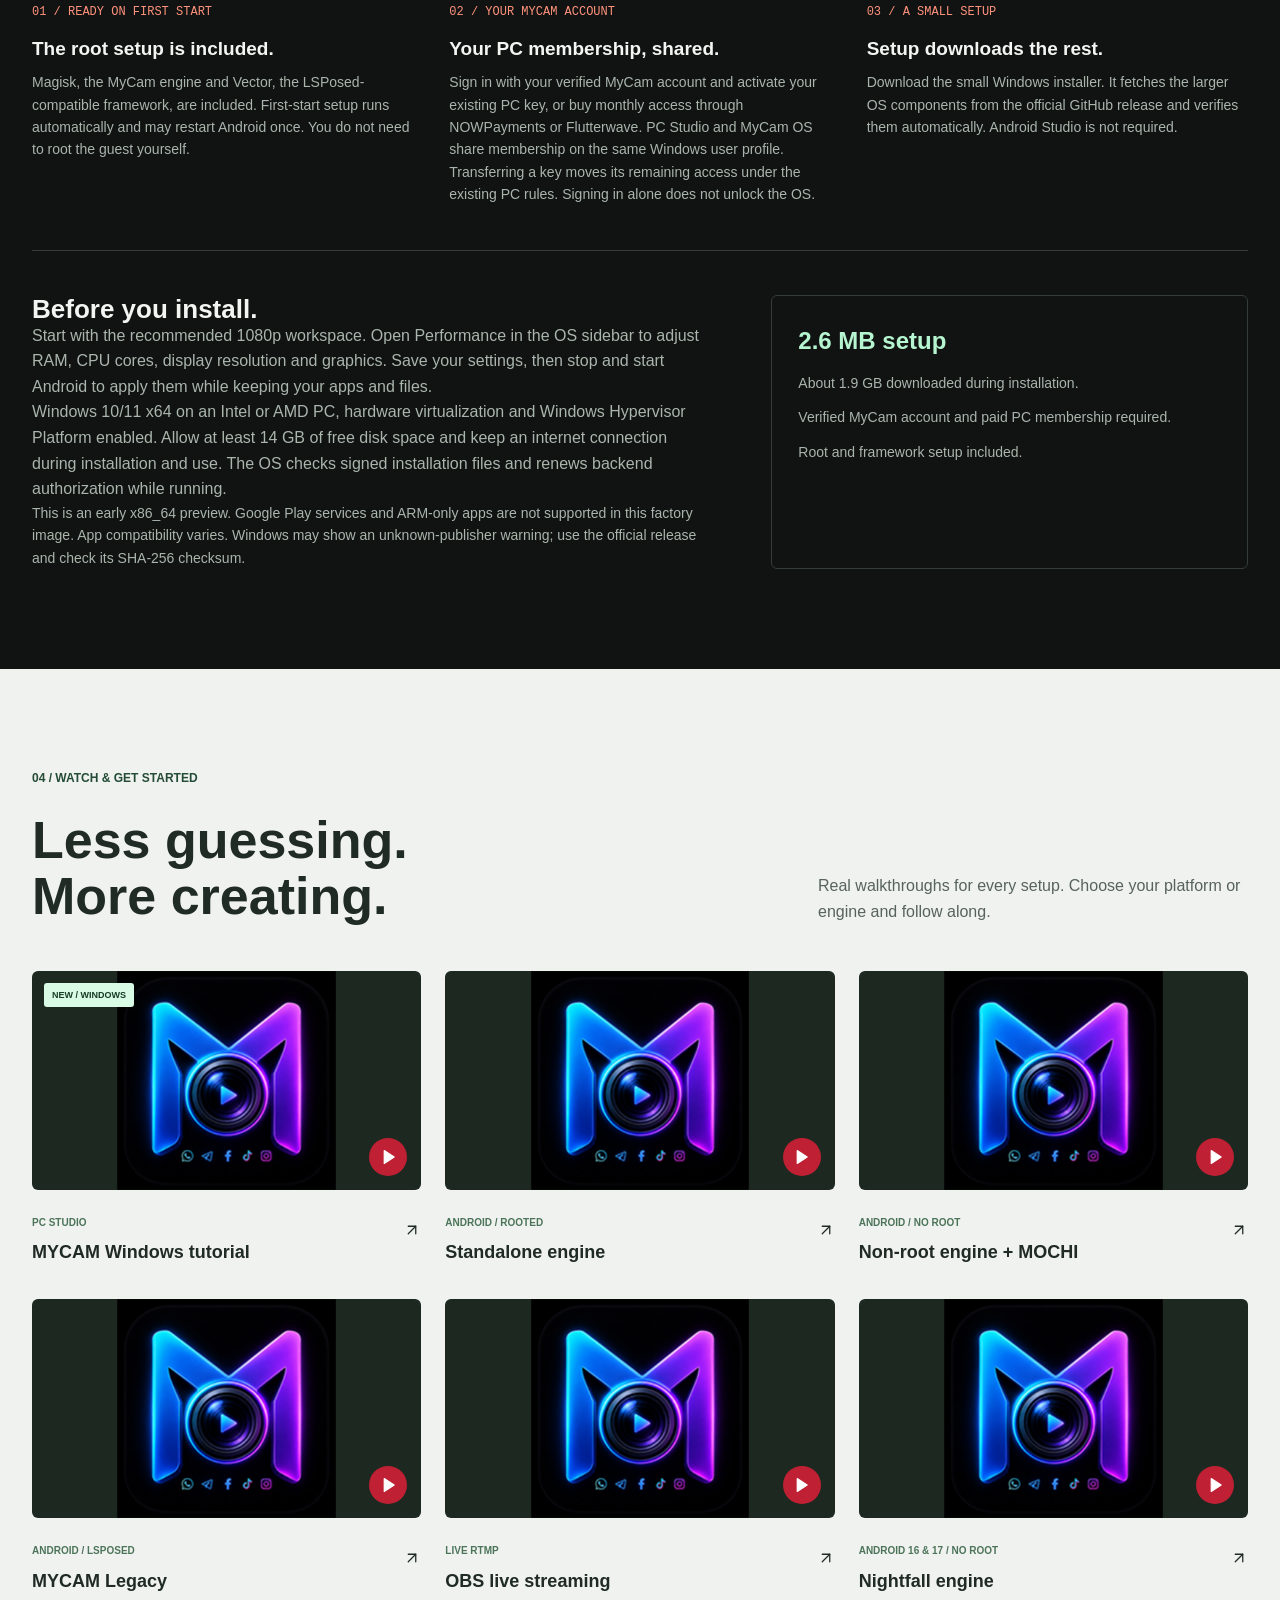
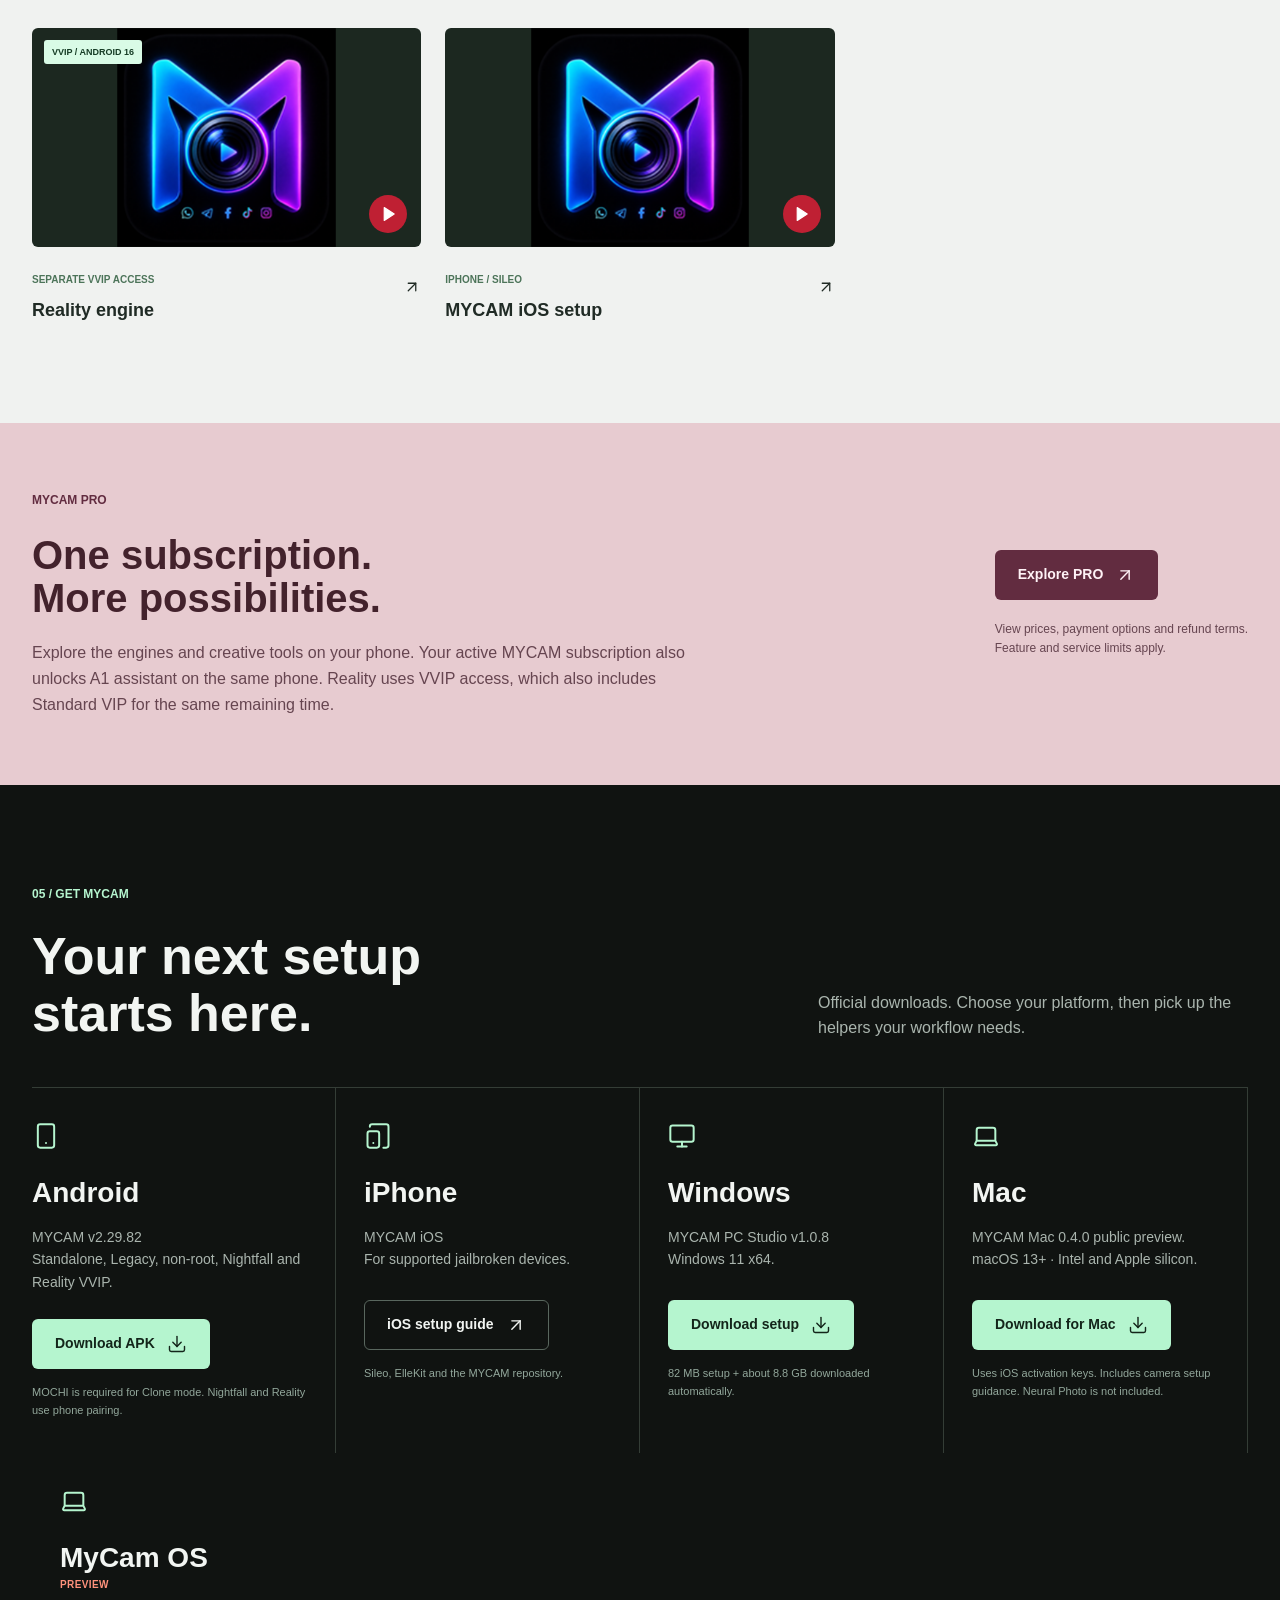
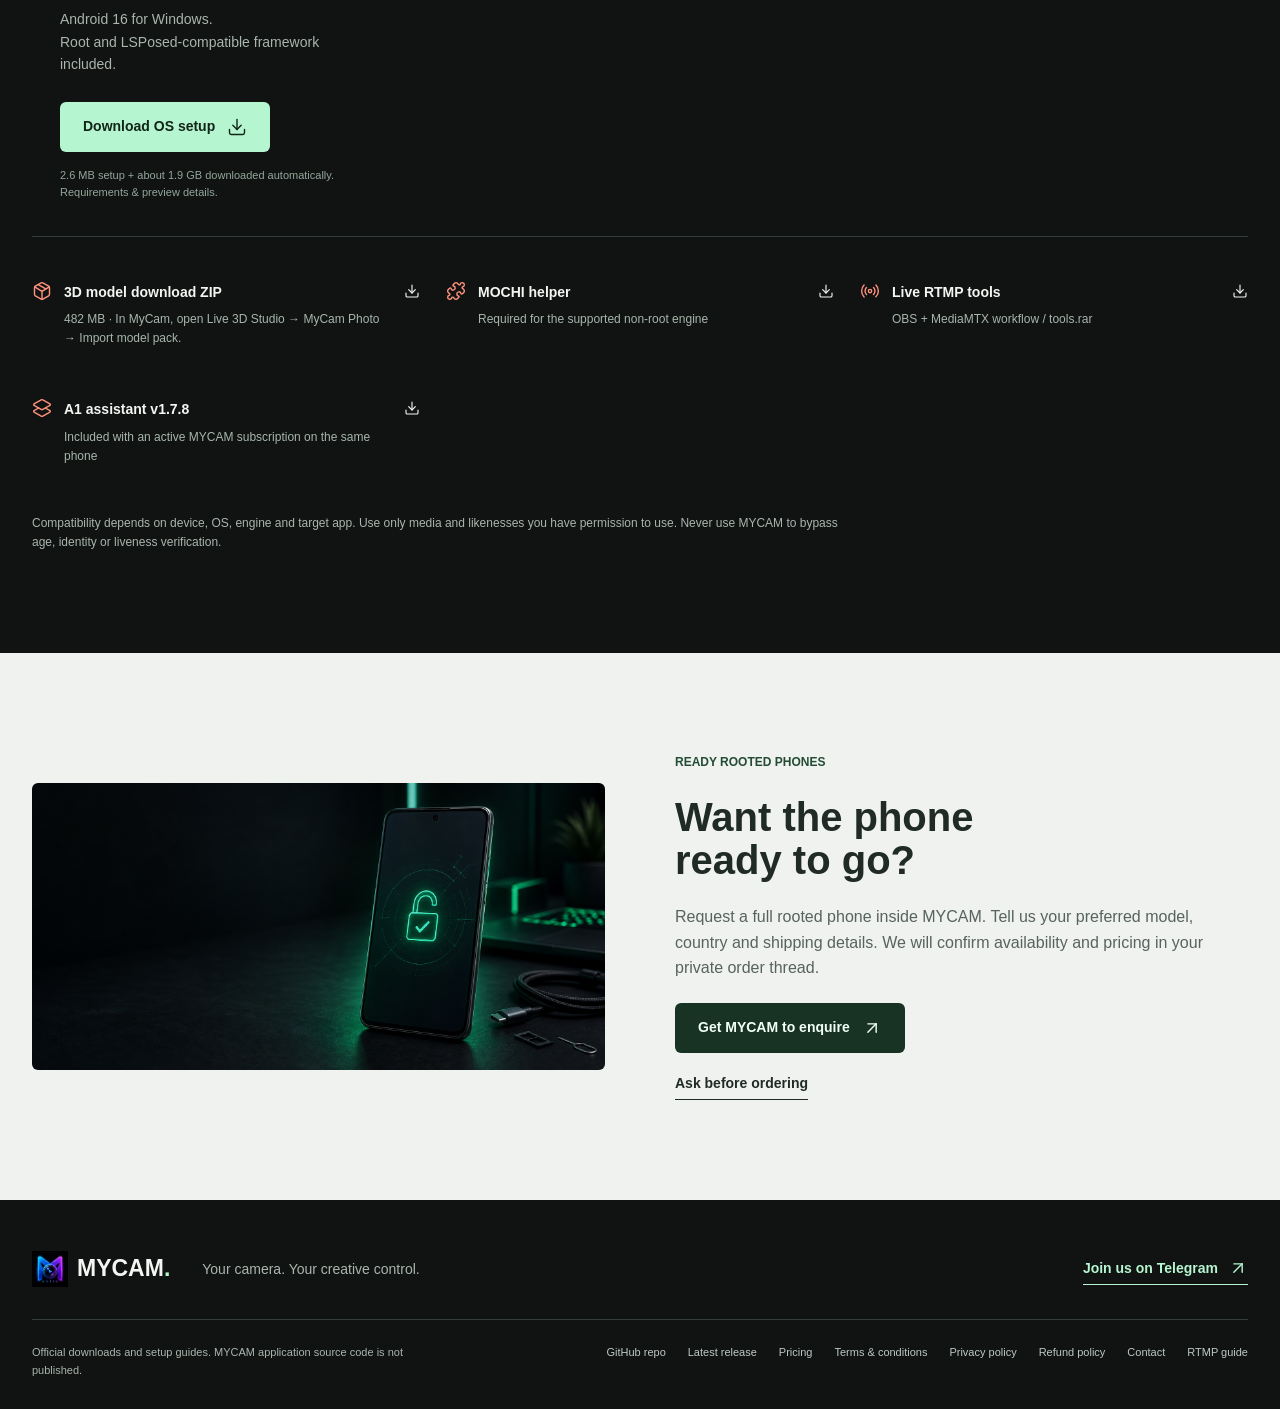
==== commit 2c27f44c: "Add Android 3D model ZIP download links" ====
--- a/docs/index.html
+++ b/docs/index.html
@@ -139,6 +139,7 @@
         <article class="platform-download os-download-card"><i data-lucide="laptop" aria-hidden="true"></i><h3>MyCam OS <span class="os-preview-label">Preview</span></h3><p>Android 16 for Windows.<br>Root and LSPosed-compatible framework included.</p><a class="button mint" href="https://github.com/elementtime6969/mycam/releases/download/os-v0.2.1-preview/MYCAM-OS-Setup-0.2.1-preview-x64.exe">Download OS setup <i data-lucide="download" aria-hidden="true"></i></a><small>2.6 MB setup + about 1.9 GB downloaded automatically. <a href="#mycam-os">Requirements &amp; preview details.</a></small></article>
       </div>
       <div class="download-tools">
+        <a id="3d-model-download" href="https://wallpaper-5b02e.web.app/mycam/live3d/neural-v1.zip"><i data-lucide="package" aria-hidden="true"></i><span><strong>3D model download ZIP</strong><small>482 MB · In MyCam, open Live 3D Studio → MyCam Photo → Import model pack.</small></span><i data-lucide="download" aria-hidden="true"></i></a>
         <a href="https://raw.githubusercontent.com/elementtime6969/mycam/main/downloads/MOCHI.apk"><i data-lucide="puzzle" aria-hidden="true"></i><span><strong>MOCHI helper</strong><small>Required for the supported non-root engine</small></span><i data-lucide="download" aria-hidden="true"></i></a>
         <a href="https://github.com/elementtime6969/mycam/releases/download/v2.25.7/tools.rar"><i data-lucide="radio" aria-hidden="true"></i><span><strong>Live RTMP tools</strong><small>OBS + MediaMTX workflow / tools.rar</small></span><i data-lucide="download" aria-hidden="true"></i></a>
         <a href="https://raw.githubusercontent.com/elementtime6969/mycam/main/downloads/A1-assistant-v1.7.8.apk"><i data-lucide="layers-2" aria-hidden="true"></i><span><strong>A1 assistant v1.7.8</strong><small>Included with an active MYCAM subscription on the same phone</small></span><i data-lucide="download" aria-hidden="true"></i></a>
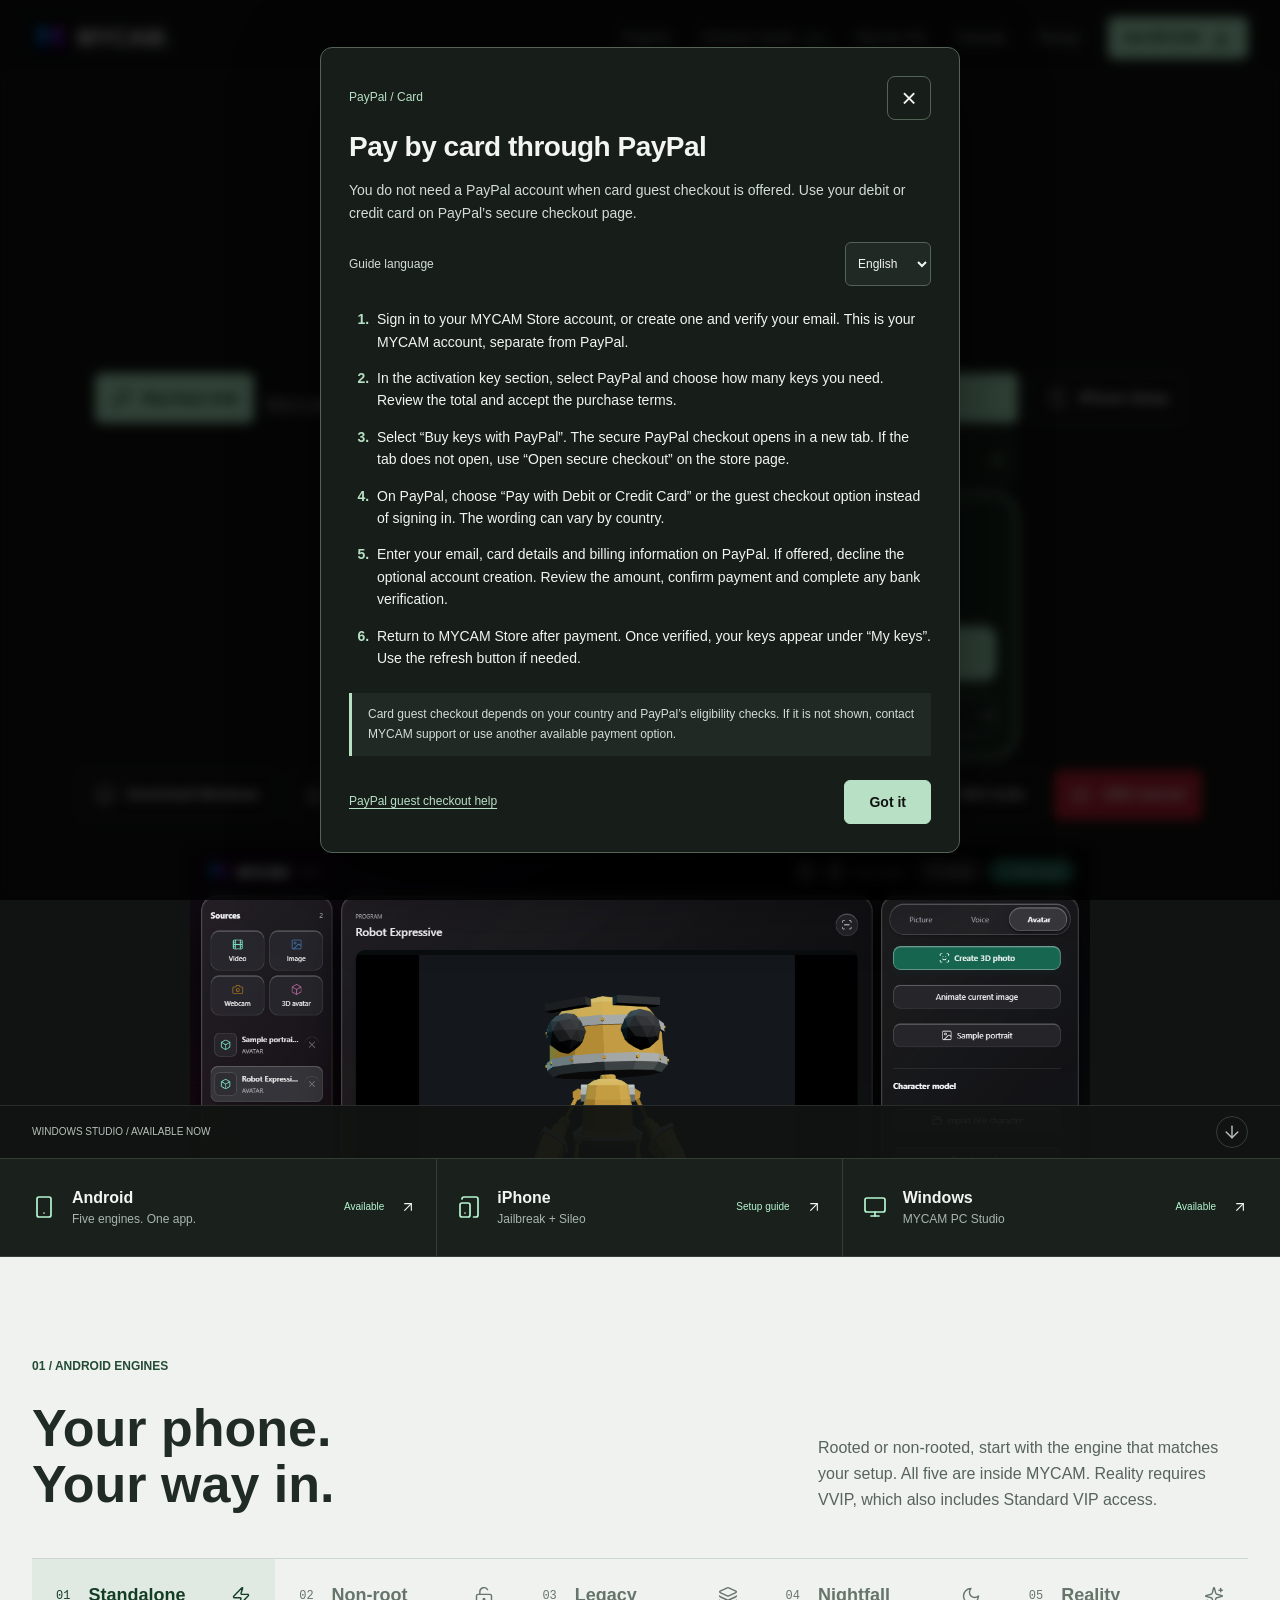
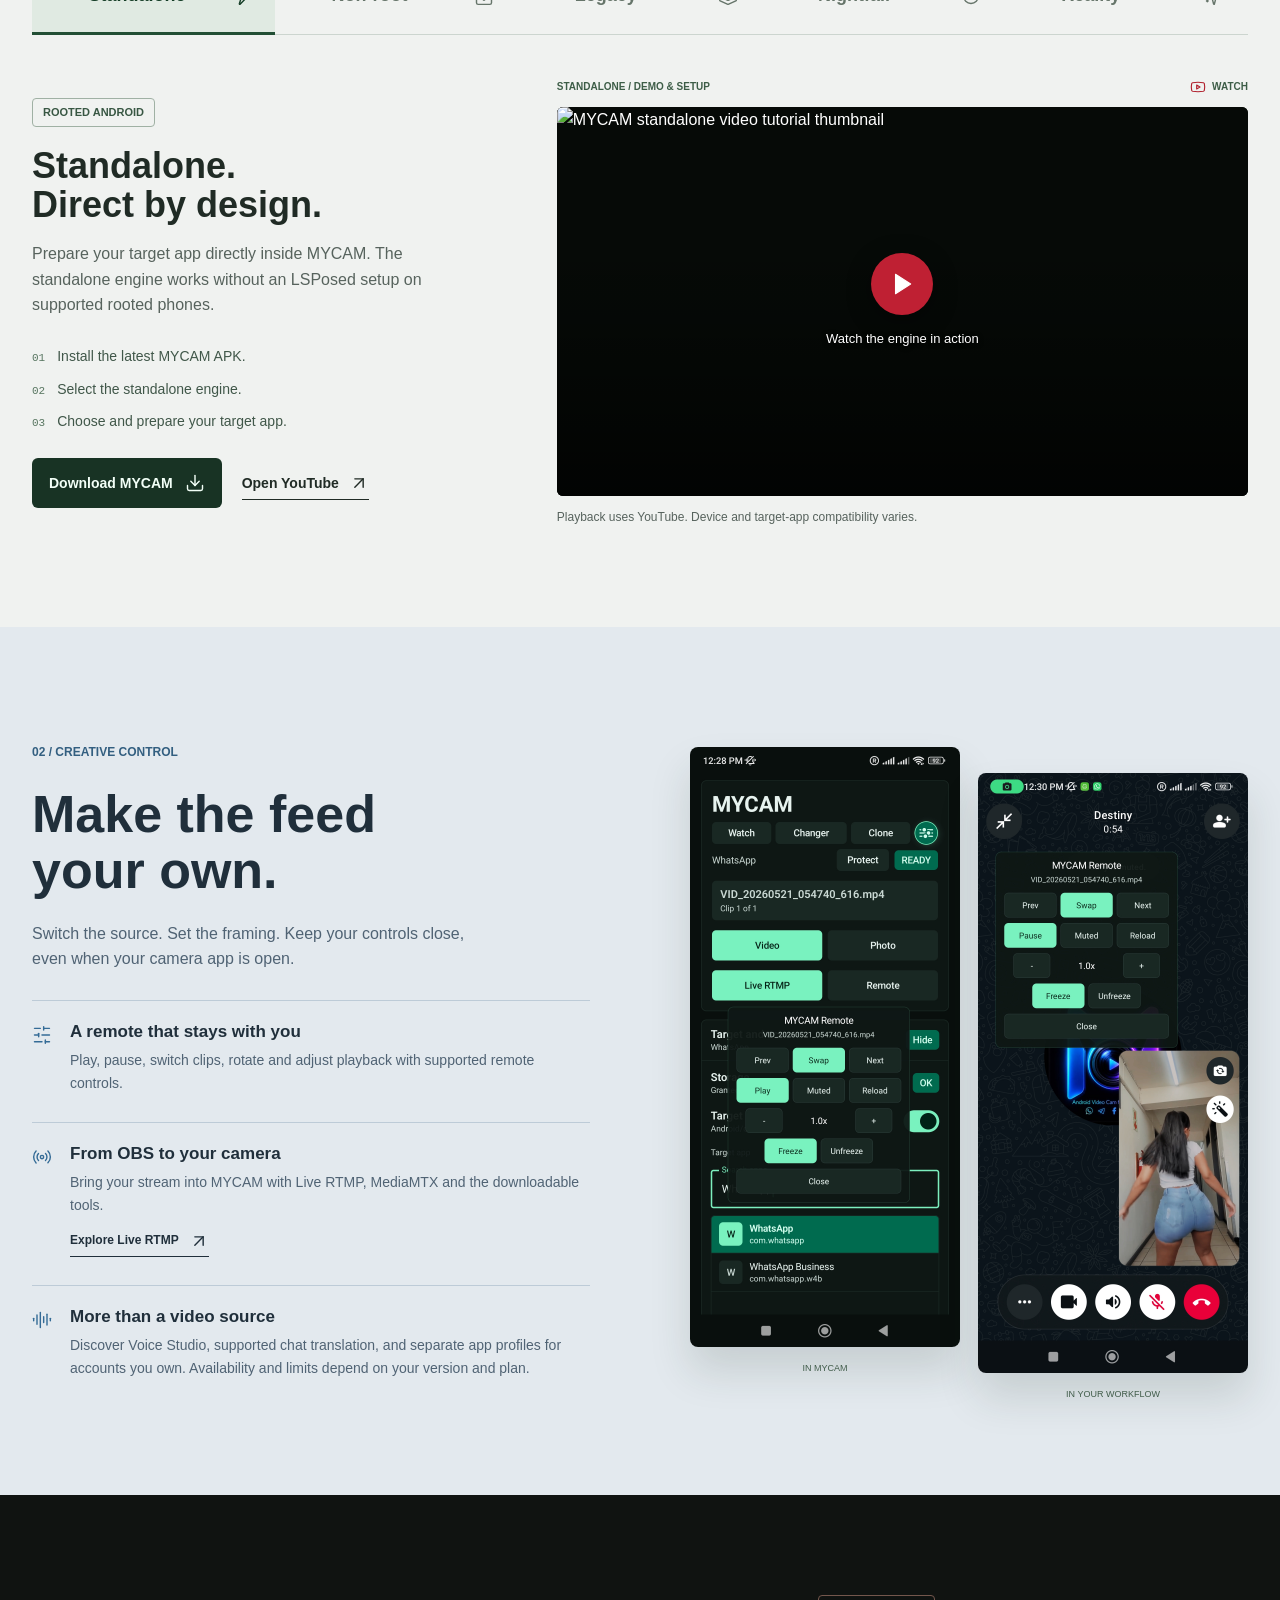
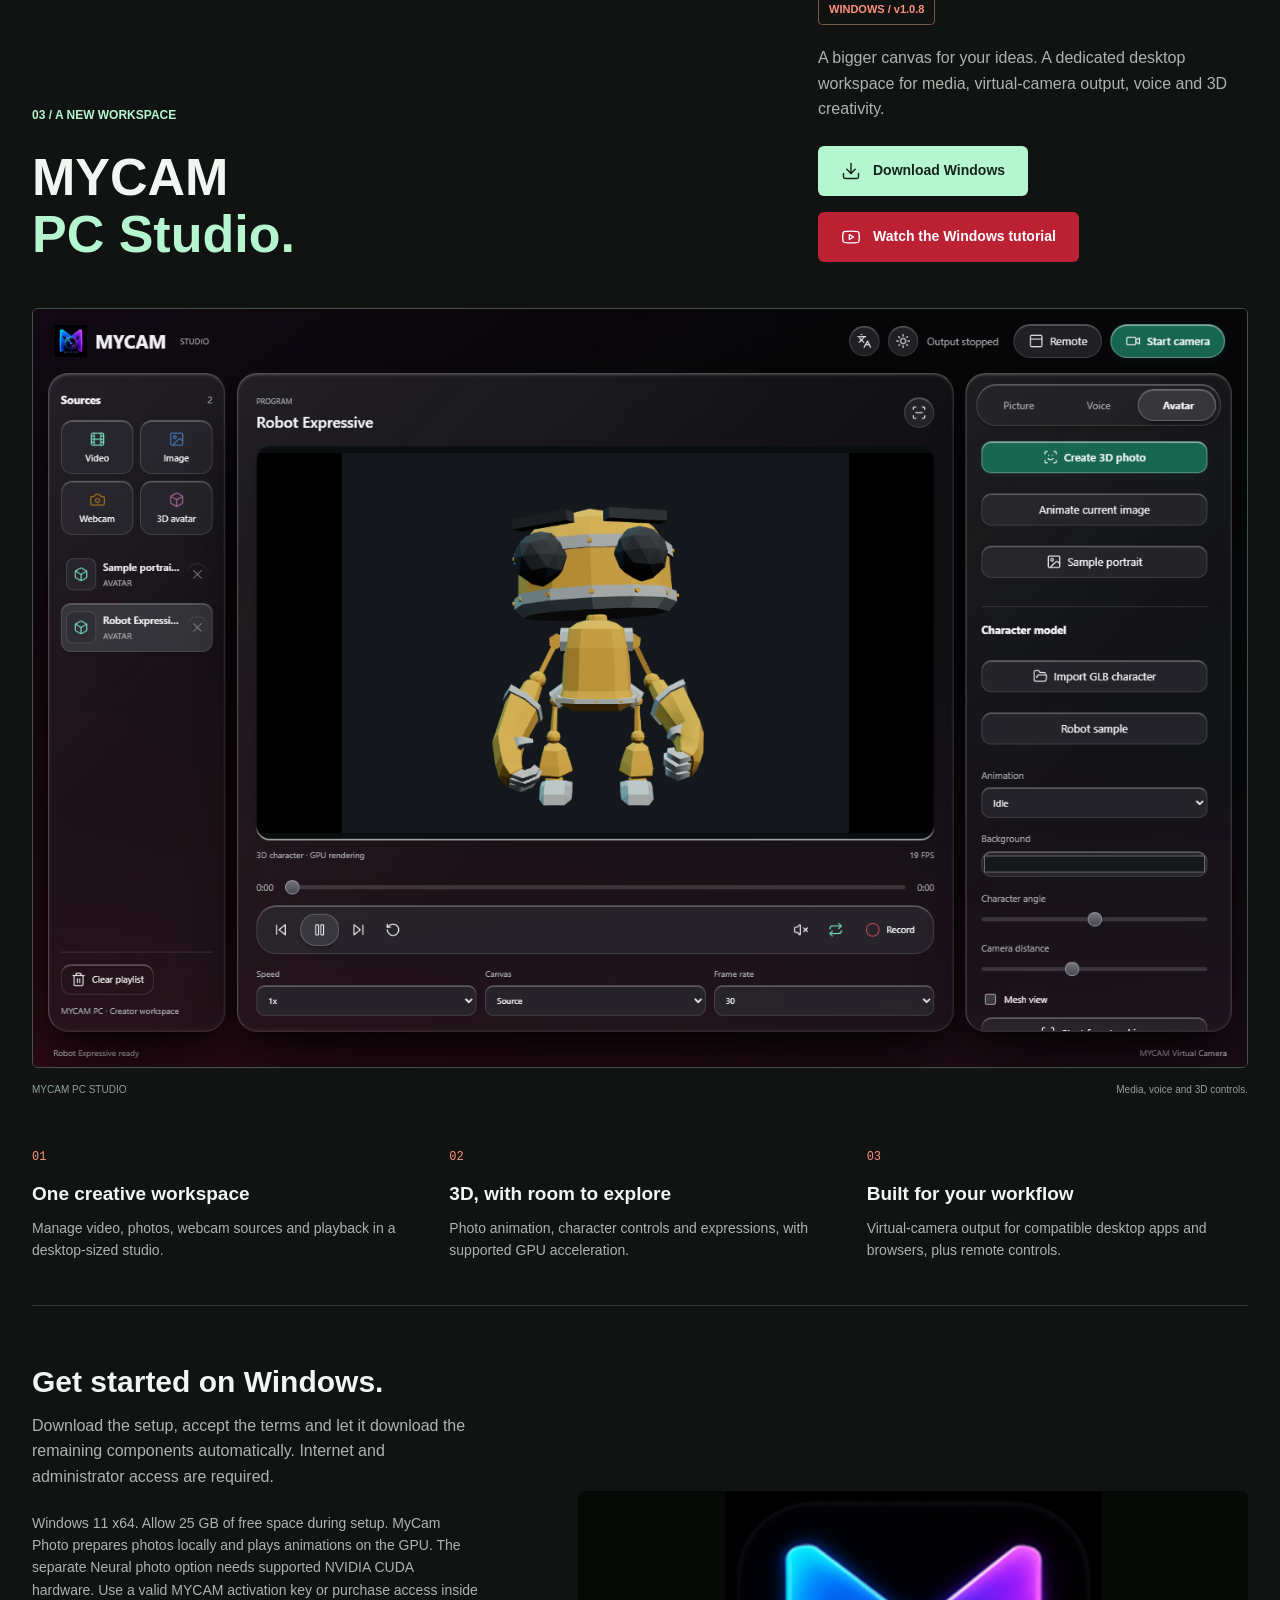
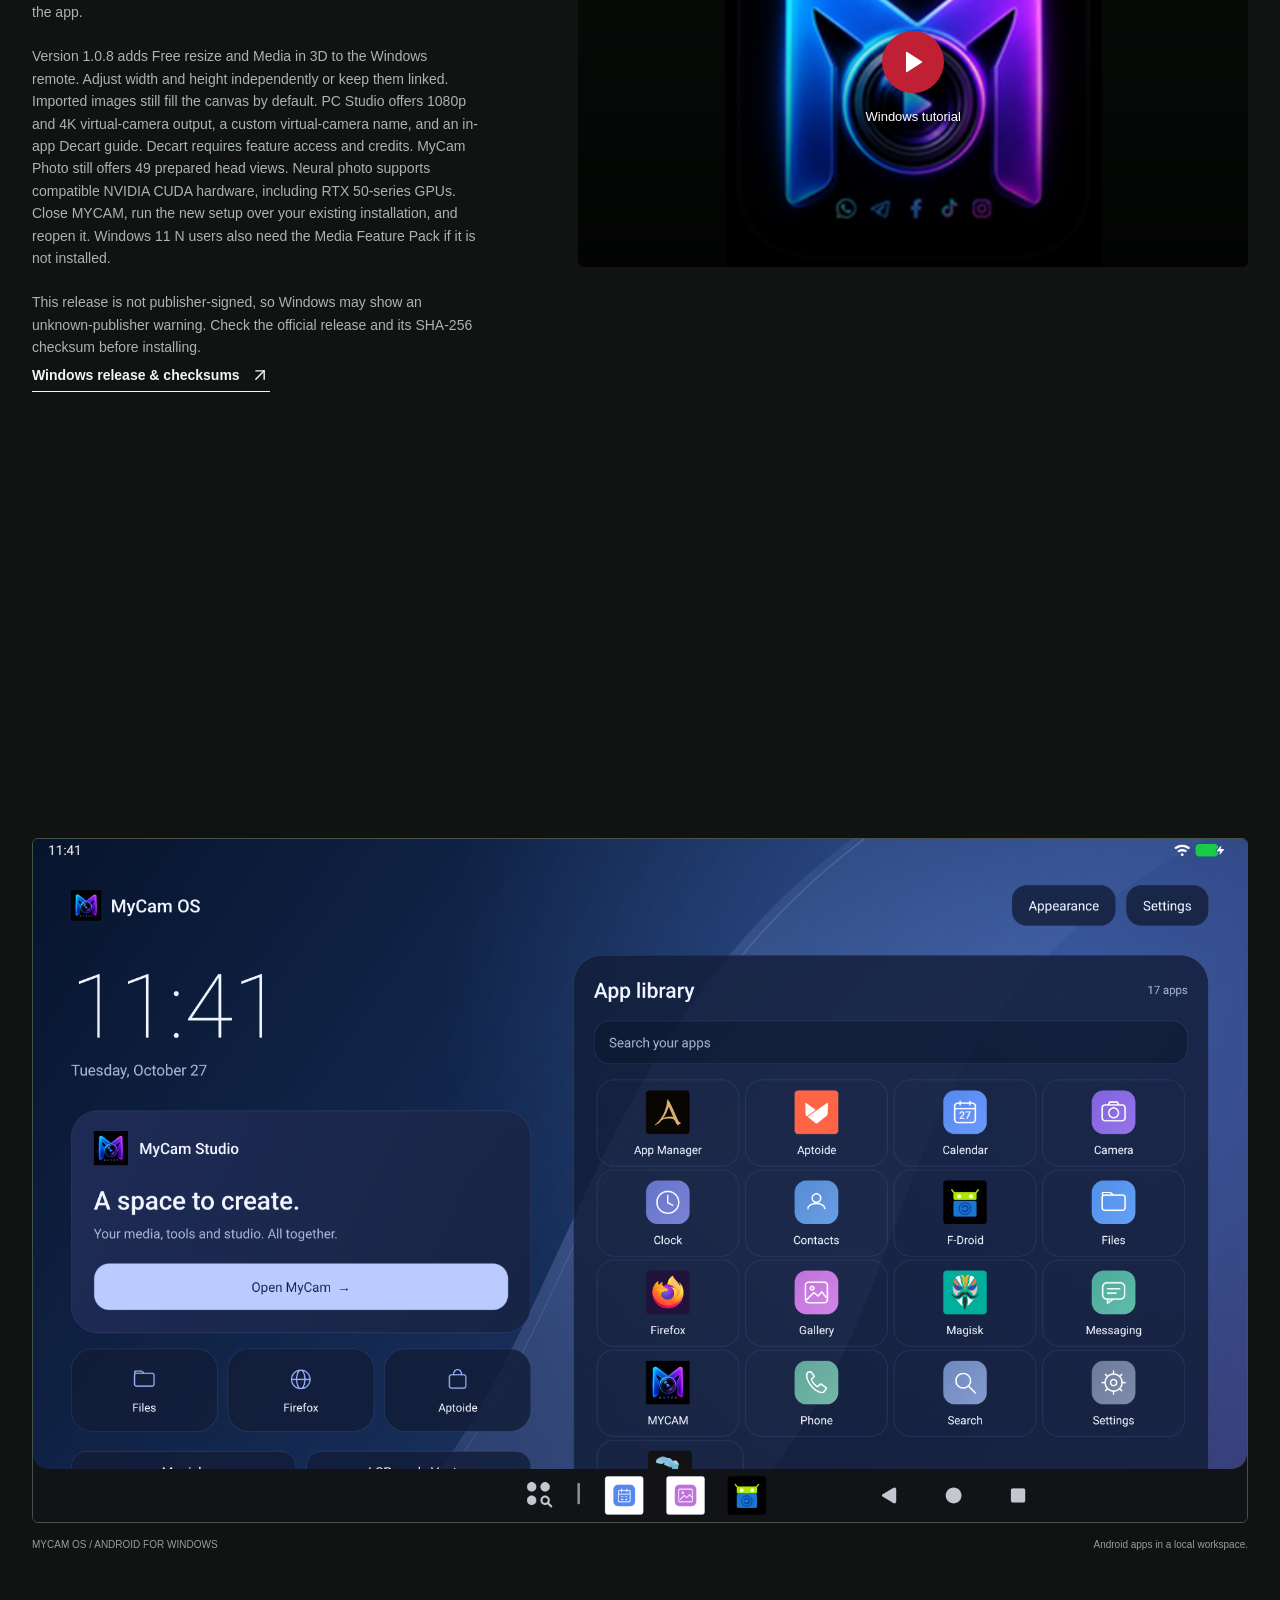
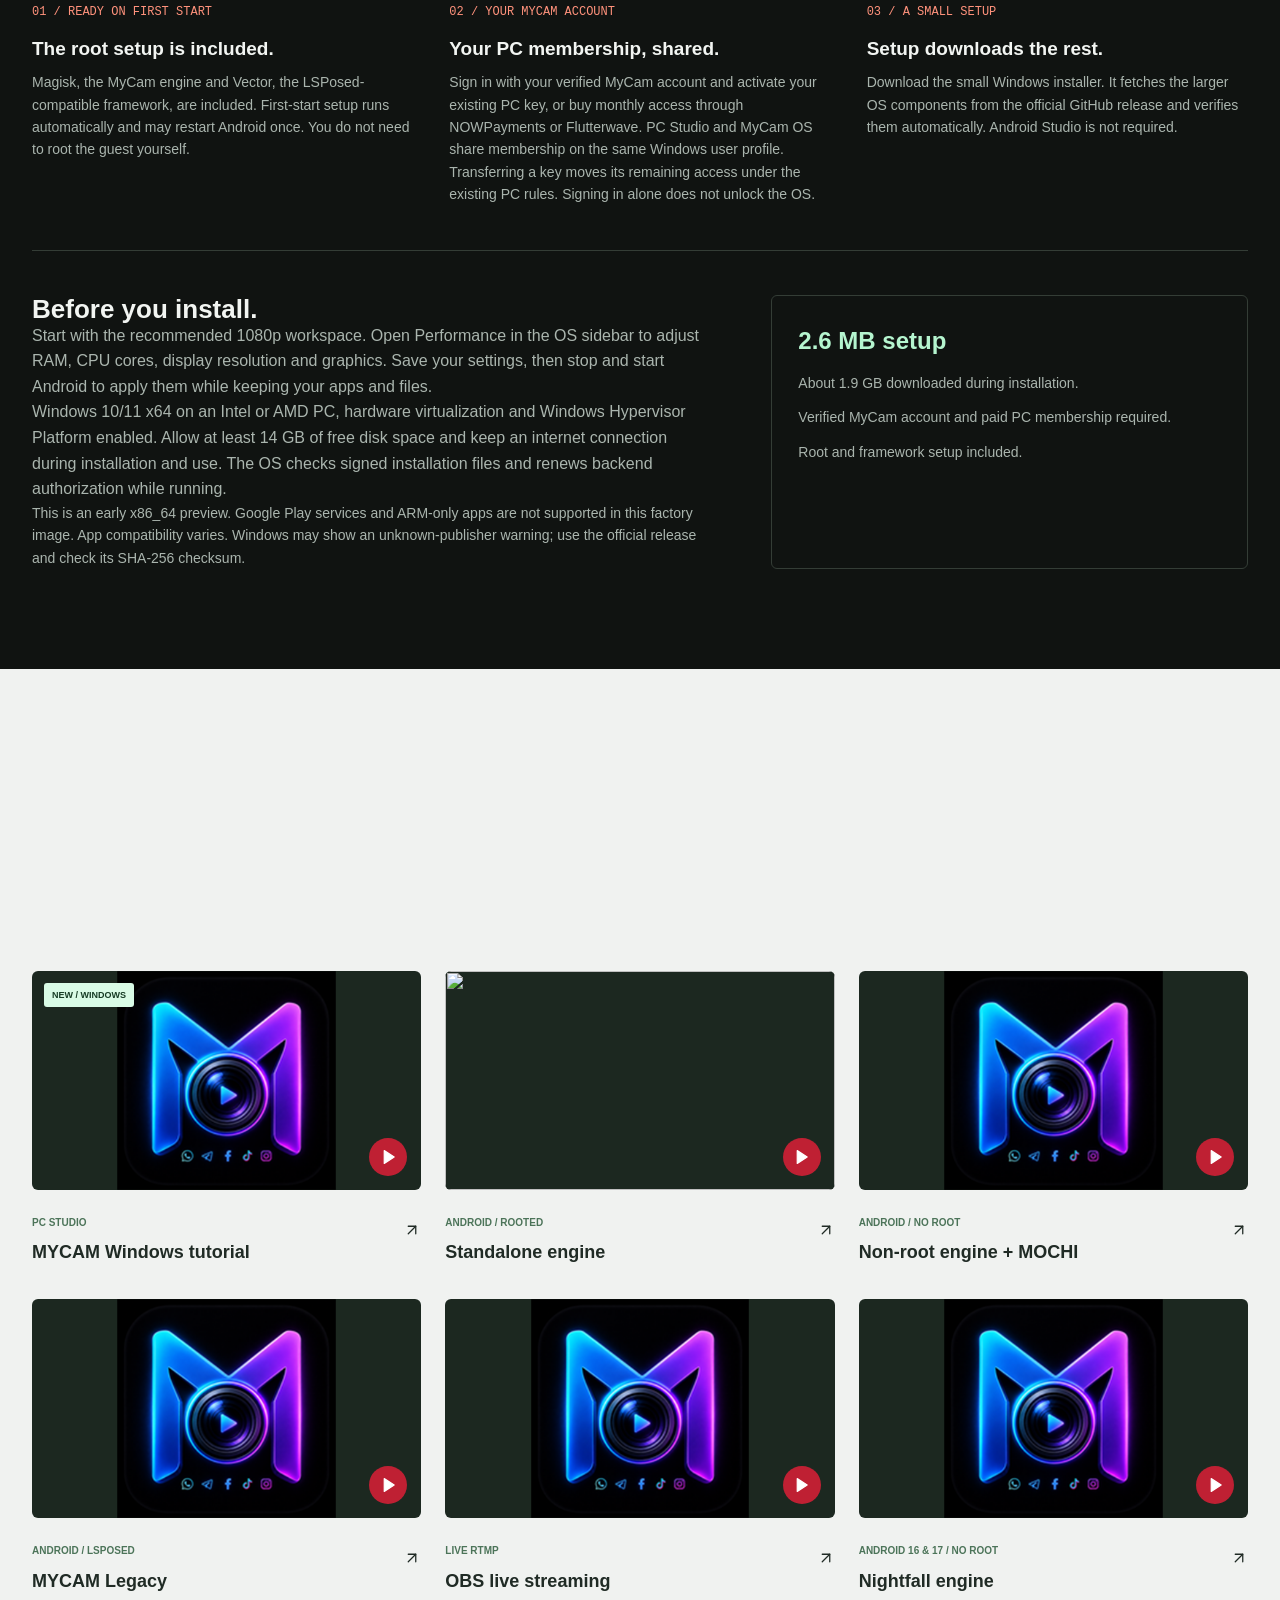
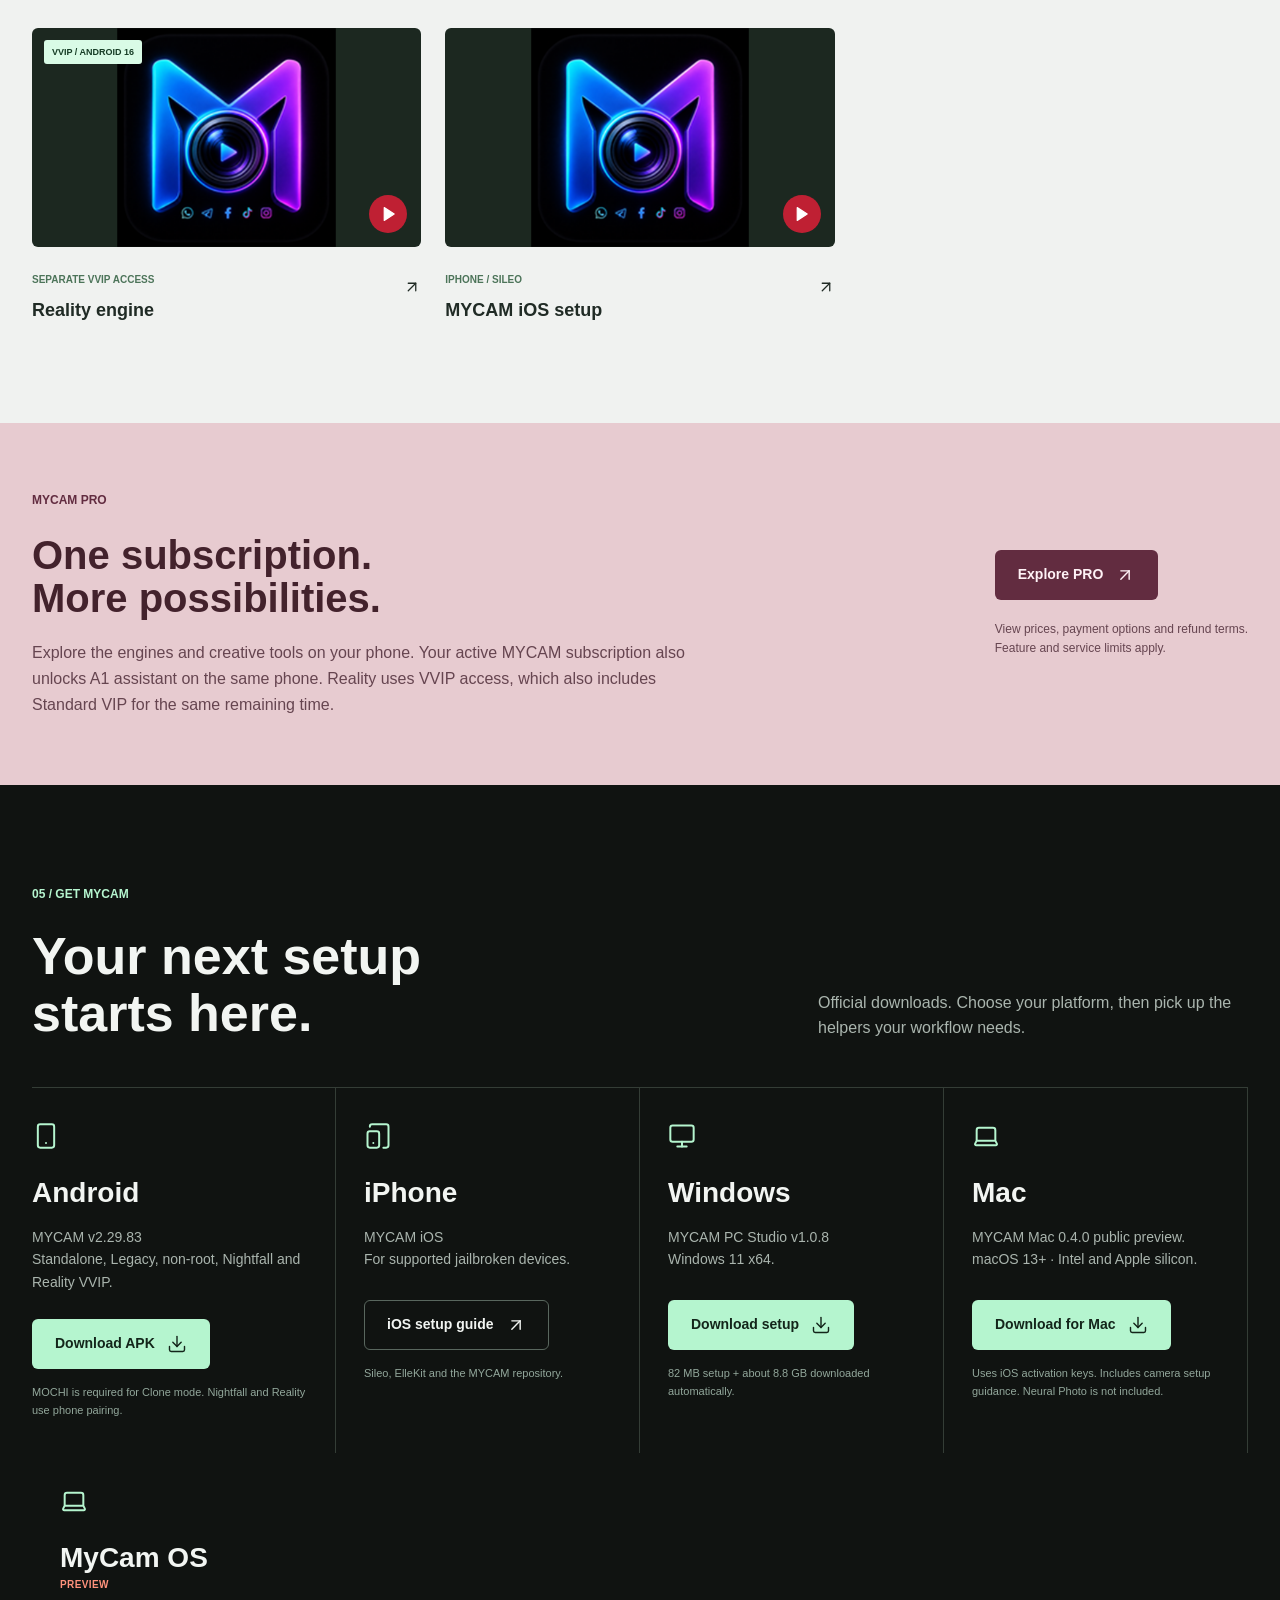
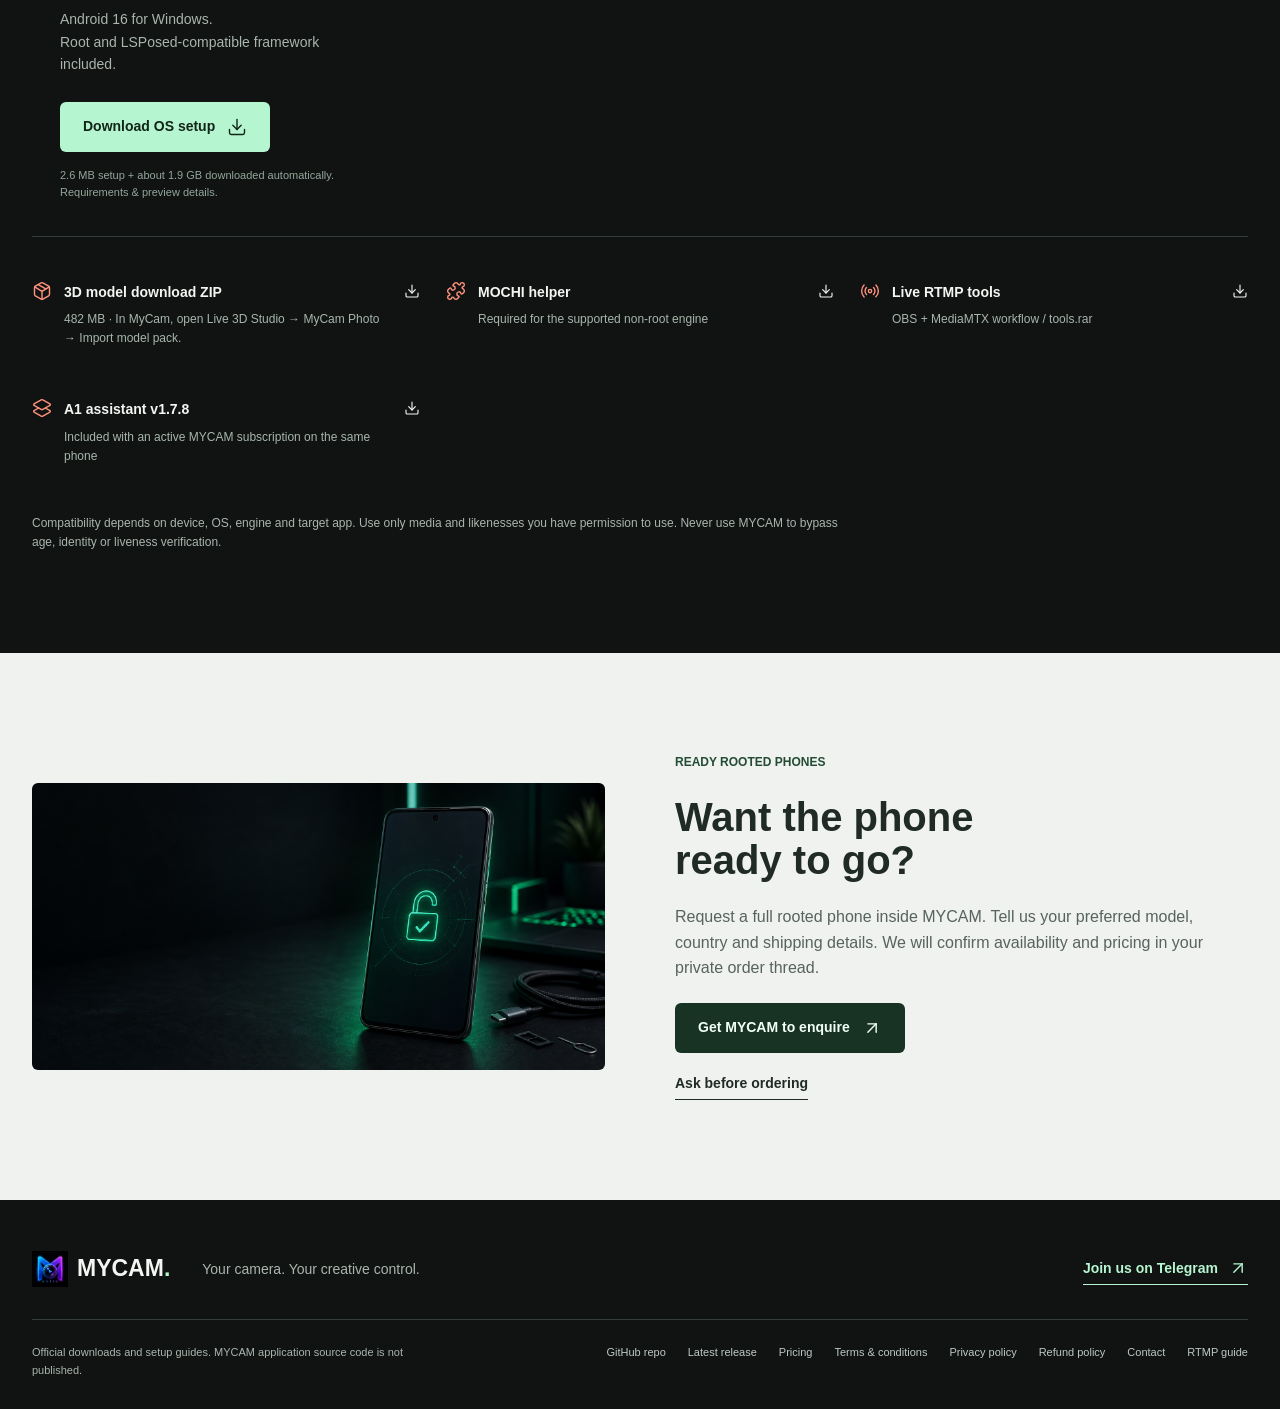
==== commit 7deced77: "Deploy MYCAM 2.29.83 release metadata" ====
--- a/docs/index.html
+++ b/docs/index.html
@@ -23,7 +23,7 @@
   <link rel="stylesheet" href="assets/android-download.css?v=20261103-1">
   <script src="assets/android-download.js?v=20261103-1" defer></script>
   <script type="application/ld+json">
-  {"@context":"https://schema.org","@type":"SoftwareApplication","name":"MYCAM","applicationCategory":"MultimediaApplication","operatingSystem":"Android","softwareVersion":"2.29.82","identifier":"com.destiny.mycam","description":"Android virtual camera with Standalone, Legacy LSPosed, non-root with MOCHI, Nightfall and Reality VVIP engines. Includes local media, remote controls and OBS RTMP workflows.","downloadUrl":"https://github.com/elementtime6969/mycam/releases/download/v2.29.82/Mycam-v2.29.82.apk","installUrl":"https://github.com/elementtime6969/mycam/releases/latest","softwareRequirements":"Root for Standalone and Legacy LSPosed modes, or a supported non-root setup with MOCHI","author":{"@type":"Organization","name":"MYCAM"}}
+  {"@context":"https://schema.org","@type":"SoftwareApplication","name":"MYCAM","applicationCategory":"MultimediaApplication","operatingSystem":"Android","softwareVersion":"2.29.83","identifier":"com.destiny.mycam","description":"Android virtual camera with Standalone, Legacy LSPosed, non-root with MOCHI, Nightfall and Reality VVIP engines. Includes local media, remote controls and OBS RTMP workflows.","downloadUrl":"https://github.com/elementtime6969/mycam/releases/download/v2.29.83/Mycam-v2.29.83.apk","installUrl":"https://github.com/elementtime6969/mycam/releases/latest","softwareRequirements":"Root for Standalone and Legacy LSPosed modes, or a supported non-root setup with MOCHI","author":{"@type":"Organization","name":"MYCAM"}}
   </script>
 <link rel="stylesheet" href="assets/payment-guide.css"><script src="assets/payment-guide.js?v=20261010-paypal" defer></script></head>
 <body>
@@ -50,7 +50,7 @@
           <button class="paypal-guide-reopen" type="button" data-paypal-guide-open aria-haspopup="dialog" aria-controls="paypal-guide">How to pay by card with PayPal</button>
           <a class="button outline" href="store.html#gold"><i data-lucide="sparkles" aria-hidden="true"></i> Gold membership</a>
           <div class="android-download-group">
-            <a class="button mint" href="https://github.com/elementtime6969/mycam/releases/download/v2.29.82/Mycam-v2.29.82.apk"><i data-lucide="download" aria-hidden="true"></i> Download Android <span class="version">v2.29.82</span></a>
+            <a class="button mint" href="https://github.com/elementtime6969/mycam/releases/download/v2.29.83/Mycam-v2.29.83.apk"><i data-lucide="download" aria-hidden="true"></i> Download Android <span class="version">v2.29.83</span></a>
             <a class="android-support" href="https://raw.githubusercontent.com/elementtime6969/mycam/main/downloads/MOCHI.apk"><i data-lucide="puzzle" aria-hidden="true"></i><span><strong>MOCHI helper</strong><small>Required non-root support</small></span><i data-lucide="download" aria-hidden="true"></i></a>
 <section class="payment-guide payment-guide--hero" data-payment-guide aria-labelledby="payment-guide-title">
   <div class="payment-guide__copy"><h2 id="payment-guide-title" data-guide-title>How to pay</h2><p data-guide-description>Watch the crypto payment tutorial on YouTube.</p></div>
@@ -84,7 +84,7 @@
         <button type="button" role="tab" id="tab-reality" aria-selected="false" aria-controls="engine-panel" tabindex="-1" data-engine="reality"><span>05</span> Reality <i data-lucide="sparkles" aria-hidden="true"></i></button>
       </div>
       <div class="engine-showcase" id="engine-panel" role="tabpanel" tabindex="0" aria-labelledby="tab-standalone">
-        <div class="engine-copy"><span class="tag" id="engine-requirement">ROOTED ANDROID</span><h3 id="engine-title">Standalone.<br>Direct by design.</h3><p id="engine-description">Prepare your target app directly inside MYCAM. The standalone engine works without an LSPosed setup on supported rooted phones.</p><ol class="setup-steps" id="engine-steps"><li>Install the latest MYCAM APK.</li><li>Select the standalone engine.</li><li>Choose and prepare your target app.</li></ol><div class="actions"><a class="button ink" id="engine-download" href="https://github.com/elementtime6969/mycam/releases/download/v2.29.82/Mycam-v2.29.82.apk">Download MYCAM <i data-lucide="download" aria-hidden="true"></i></a><a class="text-link" id="engine-youtube" href="https://youtu.be/57yzC7uYvX0?is=32Vgl2QqTEK6dMv6" target="_blank" rel="noopener noreferrer">Open YouTube <i data-lucide="arrow-up-right" aria-hidden="true"></i></a></div></div>
+        <div class="engine-copy"><span class="tag" id="engine-requirement">ROOTED ANDROID</span><h3 id="engine-title">Standalone.<br>Direct by design.</h3><p id="engine-description">Prepare your target app directly inside MYCAM. The standalone engine works without an LSPosed setup on supported rooted phones.</p><ol class="setup-steps" id="engine-steps"><li>Install the latest MYCAM APK.</li><li>Select the standalone engine.</li><li>Choose and prepare your target app.</li></ol><div class="actions"><a class="button ink" id="engine-download" href="https://github.com/elementtime6969/mycam/releases/download/v2.29.83/Mycam-v2.29.83.apk">Download MYCAM <i data-lucide="download" aria-hidden="true"></i></a><a class="text-link" id="engine-youtube" href="https://youtu.be/57yzC7uYvX0?is=32Vgl2QqTEK6dMv6" target="_blank" rel="noopener noreferrer">Open YouTube <i data-lucide="arrow-up-right" aria-hidden="true"></i></a></div></div>
         <div class="engine-media"><div class="media-label"><span id="engine-demo-label">STANDALONE / DEMO &amp; SETUP</span><span><i data-lucide="youtube" aria-hidden="true"></i> WATCH</span></div><div class="video-player" id="engine-player" data-video="57yzC7uYvX0" data-title="MYCAM standalone tutorial"><img src="https://i.ytimg.com/vi/57yzC7uYvX0/hqdefault.jpg" alt="MYCAM standalone video tutorial thumbnail" loading="lazy" width="480" height="360"><button class="video-play" type="button" aria-label="Play MYCAM standalone tutorial"><span class="play-circle"><i data-lucide="play" aria-hidden="true"></i></span><span>Watch the engine in action</span></button></div><p class="media-footnote">Playback uses YouTube. Device and target-app compatibility varies.</p></div>
       </div>
       <noscript><p>Other guides: <a href="https://youtu.be/N-sgR6y6h9s?is=lj3b_pDY7KCkOEXu">Non-root with MOCHI</a> &middot; <a href="https://youtu.be/dzsUGq8qy1Y?si=q0GkRN_WRSyMR5h4">Legacy LSPosed</a> &middot; <a href="https://youtu.be/ia74-JO-OwQ?is=R8rhjfXMcyoYVeok">Nightfall</a> &middot; <a href="https://youtu.be/Demu2_Ej8Tc?is=PRPulbhw8C7EtKX1">Reality VVIP</a>. <a href="https://raw.githubusercontent.com/elementtime6969/mycam/main/downloads/MOCHI.apk">Download MOCHI</a> for the non-root engine.</p></noscript>
@@ -132,7 +132,7 @@
     <section id="downloads" class="section downloads-section"><div class="wrap">
       <div class="section-heading reveal"><div><p class="eyebrow">05 / GET MYCAM</p><h2>Your next setup<br>starts here.</h2></div><p>Official downloads. Choose your platform, then pick up the helpers your workflow needs.</p></div>
       <div class="download-platforms">
-        <article class="platform-download"><i data-lucide="smartphone" aria-hidden="true"></i><h3>Android</h3><p>MYCAM v2.29.82<br>Standalone, Legacy, non-root, Nightfall and Reality VVIP.</p><a class="button mint" href="https://github.com/elementtime6969/mycam/releases/download/v2.29.82/Mycam-v2.29.82.apk">Download APK <i data-lucide="download" aria-hidden="true"></i></a><small>MOCHI is required for Clone mode. Nightfall and Reality use phone pairing.</small></article>
+        <article class="platform-download"><i data-lucide="smartphone" aria-hidden="true"></i><h3>Android</h3><p>MYCAM v2.29.83<br>Standalone, Legacy, non-root, Nightfall and Reality VVIP.</p><a class="button mint" href="https://github.com/elementtime6969/mycam/releases/download/v2.29.83/Mycam-v2.29.83.apk">Download APK <i data-lucide="download" aria-hidden="true"></i></a><small>MOCHI is required for Clone mode. Nightfall and Reality use phone pairing.</small></article>
         <article class="platform-download"><i data-lucide="tablet-smartphone" aria-hidden="true"></i><h3>iPhone</h3><p>MYCAM iOS<br>For supported jailbroken devices.</p><a class="button outline" href="ios-setup.html">iOS setup guide <i data-lucide="arrow-up-right" aria-hidden="true"></i></a><small>Sileo, ElleKit and the MYCAM repository.</small></article>
         <article class="platform-download"><i data-lucide="monitor" aria-hidden="true"></i><h3>Windows</h3><p>MYCAM PC Studio v1.0.8<br>Windows 11 x64.</p><a class="button mint" href="https://github.com/elementtime6969/mycam/releases/download/pc-v1.0.8/MYCAM-PC-Setup-1.0.8-x64.exe">Download setup <i data-lucide="download" aria-hidden="true"></i></a><small>82 MB setup + about 8.8 GB downloaded automatically.</small></article>
         <article class="platform-download"><i data-lucide="laptop" aria-hidden="true"></i><h3>Mac</h3><p>MYCAM Mac 0.4.0 public preview.<br>macOS 13+ · Intel and Apple silicon.</p><a class="button mint" href="mac-setup.html">Download for Mac <i data-lucide="download" aria-hidden="true"></i></a><small>Uses iOS activation keys. Includes camera setup guidance. Neural Photo is not included.</small></article>
@@ -147,7 +147,7 @@
       <p class="download-note">Compatibility depends on device, OS, engine and target app. Use only media and likenesses you have permission to use. Never use MYCAM to bypass age, identity or liveness verification.</p>
     </div></section>
 
-    <section class="section light-section"><div class="wrap phone-order reveal"><img src="assets/rooted-phone-ad.png" width="1774" height="887" loading="lazy" alt="MYCAM ready rooted phone offer"><div><p class="eyebrow">READY ROOTED PHONES</p><h2>Want the phone<br>ready to go?</h2><p>Request a full rooted phone inside MYCAM. Tell us your preferred model, country and shipping details. We will confirm availability and pricing in your private order thread.</p><a class="button ink" href="https://github.com/elementtime6969/mycam/releases/download/v2.29.82/Mycam-v2.29.82.apk">Get MYCAM to enquire <i data-lucide="arrow-up-right" aria-hidden="true"></i></a><a class="text-link" href="https://github.com/elementtime6969/mycam/issues">Ask before ordering</a></div></div></section>
+    <section class="section light-section"><div class="wrap phone-order reveal"><img src="assets/rooted-phone-ad.png" width="1774" height="887" loading="lazy" alt="MYCAM ready rooted phone offer"><div><p class="eyebrow">READY ROOTED PHONES</p><h2>Want the phone<br>ready to go?</h2><p>Request a full rooted phone inside MYCAM. Tell us your preferred model, country and shipping details. We will confirm availability and pricing in your private order thread.</p><a class="button ink" href="https://github.com/elementtime6969/mycam/releases/download/v2.29.83/Mycam-v2.29.83.apk">Get MYCAM to enquire <i data-lucide="arrow-up-right" aria-hidden="true"></i></a><a class="text-link" href="https://github.com/elementtime6969/mycam/issues">Ask before ordering</a></div></div></section>
   </main>
   <footer><div class="wrap"><div class="footer-top"><a class="brand" href="#"><img src="assets/mycam-logo.png" width="40" height="40" alt=""><span>MYCAM<span class="brand-dot">.</span></span></a><p>Your camera. Your creative control.</p><a class="text-link" href="https://t.me/+isz4hFM1tgY1NTZk" target="_blank" rel="noopener noreferrer">Join us on Telegram <i data-lucide="arrow-up-right" aria-hidden="true"></i></a></div><div class="footer-bottom"><p>Official downloads and setup guides. MYCAM application source code is not published.</p><nav aria-label="Footer navigation"><a href="https://github.com/elementtime6969/mycam">GitHub repo</a><a href="https://github.com/elementtime6969/mycam/releases/latest">Latest release</a><a href="pricing.html">Pricing</a><a href="terms.html">Terms &amp; conditions</a><a href="privacy.html">Privacy policy</a><a href="refunds.html">Refund policy</a><a href="mailto:willizbruce@outlook.com">Contact</a><a href="live-rtmp-setup.html">RTMP guide</a></nav></div></div></footer>
 
@@ -155,14 +155,14 @@
     <div class="dialog-bar"><h2 id="android-download-title">Download MYCAM for Android</h2><button class="icon-button" type="button" data-close-download aria-label="Close download options">✕</button></div>
     <div class="android-download-content"><p id="android-download-description">Choose a download server. If your download stalls, try the other server.</p>
       <div class="android-download-servers">
-        <a id="android-server-one" class="android-download-server" data-download-server href="https://github.com/elementtime6969/mycam/releases/download/v2.29.82/Mycam-v2.29.82.apk"><span><strong>Server 1 — GitHub</strong><small>Download from our official GitHub release.</small></span><span class="android-download-arrow" aria-hidden="true">↓</span></a>
-        <a id="android-server-two" class="android-download-server" data-download-server href="https://firebasestorage.googleapis.com/v0/b/wallpaper-5b02e.firebasestorage.app/o/public%2Fapk%2Fmycam-147-ae43ce16e43e6d79.apk?alt=media&amp;token=4060465b-66fe-47f3-a57a-35384f537f4b"><span><strong>Server 2 — Direct download</strong><small>Firebase · official APK download.</small></span><span class="android-download-arrow" aria-hidden="true">↓</span></a>
+        <a id="android-server-one" class="android-download-server" data-download-server href="https://github.com/elementtime6969/mycam/releases/download/v2.29.83/Mycam-v2.29.83.apk"><span><strong>Server 1 — GitHub</strong><small>Download from our official GitHub release.</small></span><span class="android-download-arrow" aria-hidden="true">↓</span></a>
+        <a id="android-server-two" class="android-download-server" data-download-server href="https://firebasestorage.googleapis.com/v0/b/wallpaper-5b02e.firebasestorage.app/o/public%2Fapk%2Fmycam-148-0a50d59b10029b54.apk?alt=media&amp;token=dc501d67-9edd-4763-a36f-2734d2115af4"><span><strong>Server 2 — Direct download</strong><small>Firebase · official APK download.</small></span><span class="android-download-arrow" aria-hidden="true">↓</span></a>
       </div><p id="android-download-started" class="android-download-started" role="status" hidden>Your download is starting. Check your browser’s downloads. If it does not finish, try the other server.</p>
       <p class="android-download-note">Both servers provide official MYCAM Android downloads. Your browser may ask you to confirm the APK download.</p>
     </div>
   </dialog>
   <dialog id="tutorial-dialog" class="tutorial-dialog" aria-labelledby="tutorial-title"><div class="dialog-bar"><h2 id="tutorial-title">MYCAM tutorial</h2><button class="icon-button" type="button" data-close-dialog aria-label="Close tutorial"><i data-lucide="x" aria-hidden="true"></i></button></div><div id="tutorial-mount"></div><p class="dialog-footnote">Player not loading? <a id="tutorial-external" href="https://youtu.be/7yKQAaP4SZ0?si=lLMXI89LKjY_VblE" target="_blank" rel="noopener noreferrer">Watch on YouTube <i data-lucide="arrow-up-right" aria-hidden="true"></i></a></p></dialog>
-  <dialog id="mycam-pro" class="pro-dialog" aria-labelledby="pro-title"><div class="dialog-bar"><span class="eyebrow">MYCAM PRO</span><button class="icon-button" type="button" data-close-dialog aria-label="Close PRO details"><i data-lucide="x" aria-hidden="true"></i></button></div><div class="pro-content"><h2 id="pro-title">More possibilities.<br>One subscription.</h2><p>Phone camera engines, live streams, voice and chat tools in one MYCAM plan.</p><ul class="pro-benefits"><li><h3>Android engines</h3><p>Standalone, Legacy LSPosed, supported non-root setups with MOCHI and Nightfall. Reality requires VVIP, which also includes Standard VIP access.</p></li><li><h3>Media + remote controls</h3><p>Images and videos, playback controls, supported framing and rotation tools.</p></li><li><h3>OBS streaming + Watch mode</h3><p>Bring a live stream into your workflow through RTMP and MediaMTX.</p></li><li><h3>Clone + profile tools</h3><p>Separate supported app profiles and Android ID tools for accounts you own and testing.</p></li><li><h3>Voice Studio + translation</h3><p>Text-to-speech, voice transformation and supported chat translation.</p></li><li><h3>AI video tools</h3><p>Available according to your app version, account and service limits.</p></li><li><h3>A1 assistant access</h3><p>Use the compatible companion app on the same phone until your MYCAM subscription expires.</p></li></ul><div class="pro-plan"><h3>MYCAM PRO monthly membership</h3><p>Planned &pound;10 monthly base price through FastSpring. Renews automatically until cancelled. Final tax-inclusive pricing will be confirmed before launch.</p><p>FastSpring subscriptions are awaiting activation. Cancel future renewals through the link in your FastSpring receipt; paid access continues to the end of the billing period.</p><p>Current one-time options: &pound;17 with Bitcoin or &#8358;19,000 with Flutterwave for 30 days. These do not renew automatically.</p><p><a href="pricing.html">View pricing and cancellation details</a></p><a class="button mint" href="https://github.com/elementtime6969/mycam/releases/download/v2.29.82/Mycam-v2.29.82.apk">Download MYCAM <i data-lucide="download" aria-hidden="true"></i></a></div><p class="muted">Features depend on device, version and engine. Voice and AI services have separate availability and usage limits; PRO does not include unlimited generation.</p></div></dialog>
+  <dialog id="mycam-pro" class="pro-dialog" aria-labelledby="pro-title"><div class="dialog-bar"><span class="eyebrow">MYCAM PRO</span><button class="icon-button" type="button" data-close-dialog aria-label="Close PRO details"><i data-lucide="x" aria-hidden="true"></i></button></div><div class="pro-content"><h2 id="pro-title">More possibilities.<br>One subscription.</h2><p>Phone camera engines, live streams, voice and chat tools in one MYCAM plan.</p><ul class="pro-benefits"><li><h3>Android engines</h3><p>Standalone, Legacy LSPosed, supported non-root setups with MOCHI and Nightfall. Reality requires VVIP, which also includes Standard VIP access.</p></li><li><h3>Media + remote controls</h3><p>Images and videos, playback controls, supported framing and rotation tools.</p></li><li><h3>OBS streaming + Watch mode</h3><p>Bring a live stream into your workflow through RTMP and MediaMTX.</p></li><li><h3>Clone + profile tools</h3><p>Separate supported app profiles and Android ID tools for accounts you own and testing.</p></li><li><h3>Voice Studio + translation</h3><p>Text-to-speech, voice transformation and supported chat translation.</p></li><li><h3>AI video tools</h3><p>Available according to your app version, account and service limits.</p></li><li><h3>A1 assistant access</h3><p>Use the compatible companion app on the same phone until your MYCAM subscription expires.</p></li></ul><div class="pro-plan"><h3>MYCAM PRO monthly membership</h3><p>Planned &pound;10 monthly base price through FastSpring. Renews automatically until cancelled. Final tax-inclusive pricing will be confirmed before launch.</p><p>FastSpring subscriptions are awaiting activation. Cancel future renewals through the link in your FastSpring receipt; paid access continues to the end of the billing period.</p><p>Current one-time options: &pound;17 with Bitcoin or &#8358;19,000 with Flutterwave for 30 days. These do not renew automatically.</p><p><a href="pricing.html">View pricing and cancellation details</a></p><a class="button mint" href="https://github.com/elementtime6969/mycam/releases/download/v2.29.83/Mycam-v2.29.83.apk">Download MYCAM <i data-lucide="download" aria-hidden="true"></i></a></div><p class="muted">Features depend on device, version and engine. Voice and AI services have separate availability and usage limits; PRO does not include unlimited generation.</p></div></dialog>
   <aside id="nonroot-notice" class="nonroot-notice" aria-labelledby="nonroot-notice-title" hidden>
     <button class="icon-button" type="button" id="close-notice" aria-label="Dismiss non-root notice" title="Dismiss tutorial"><i data-lucide="x" aria-hidden="true"></i></button>
     <span class="eyebrow">NON-ROOT ANDROID</span>
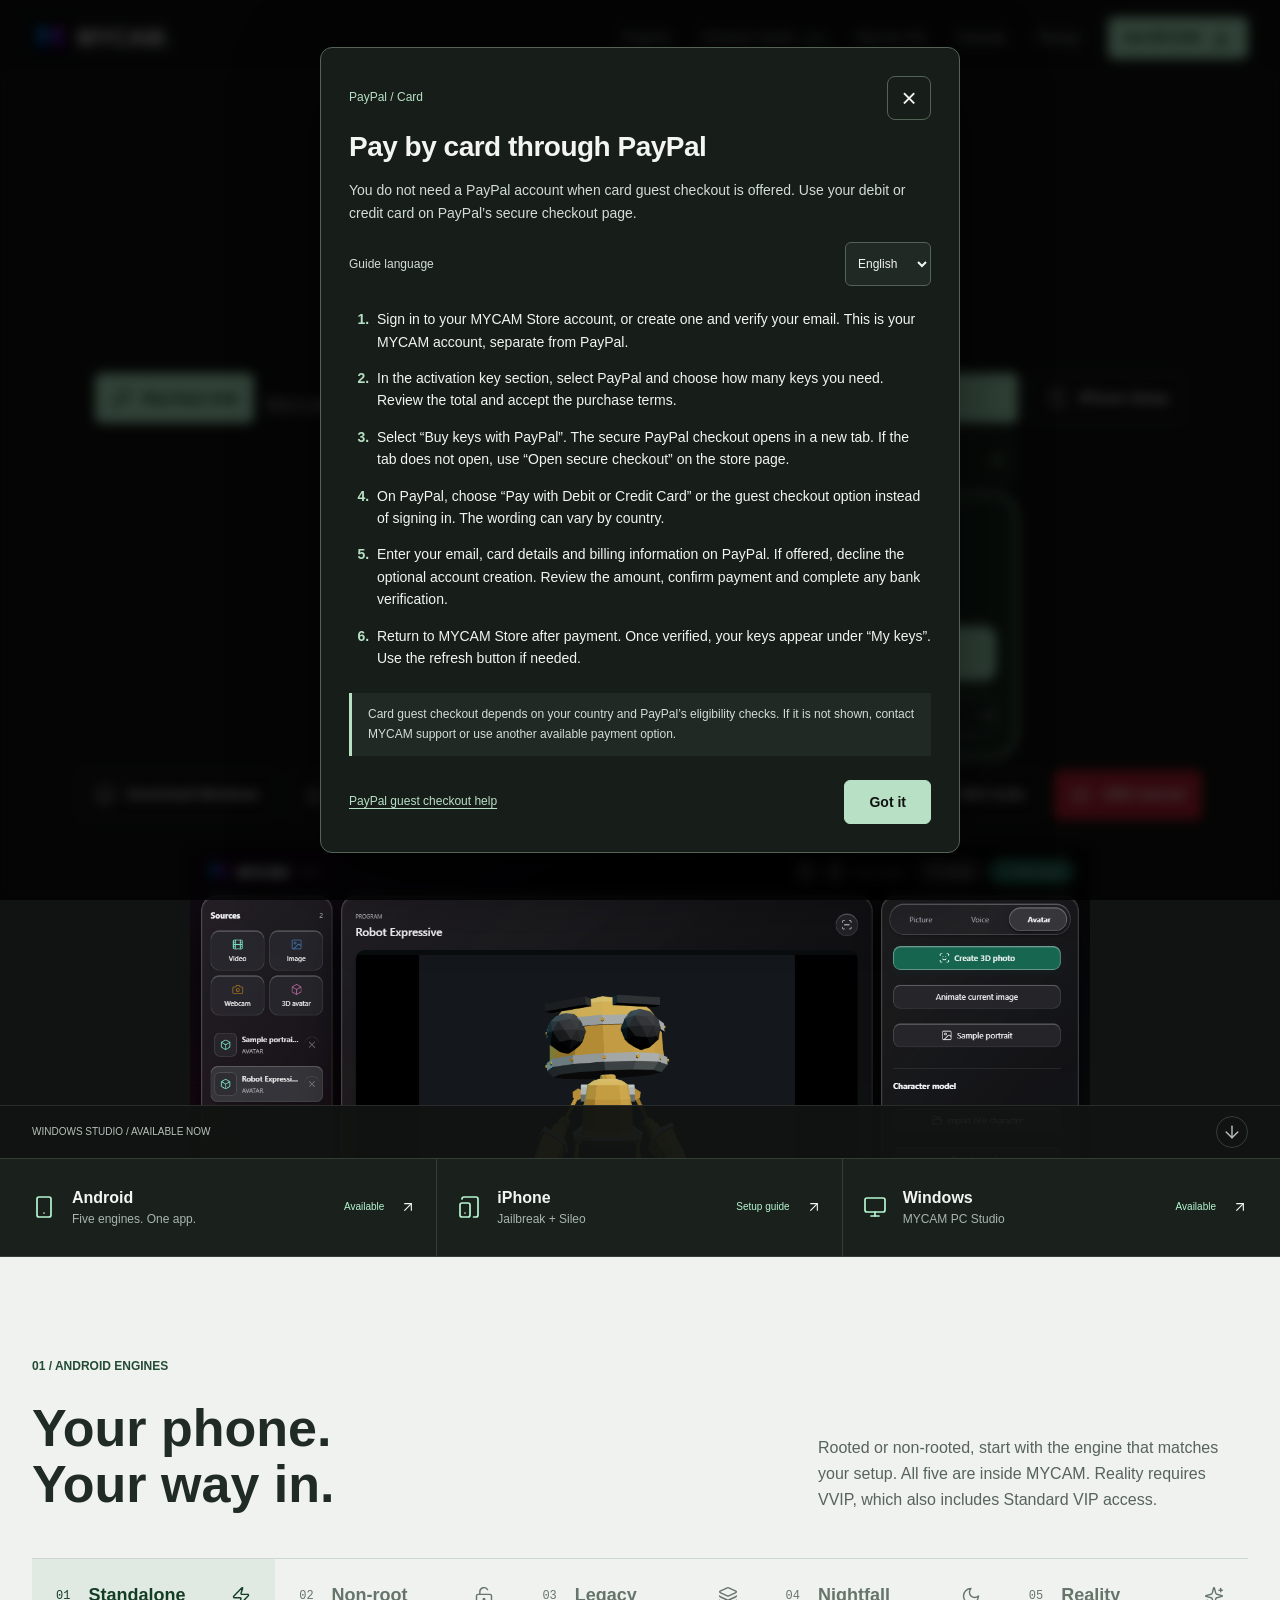
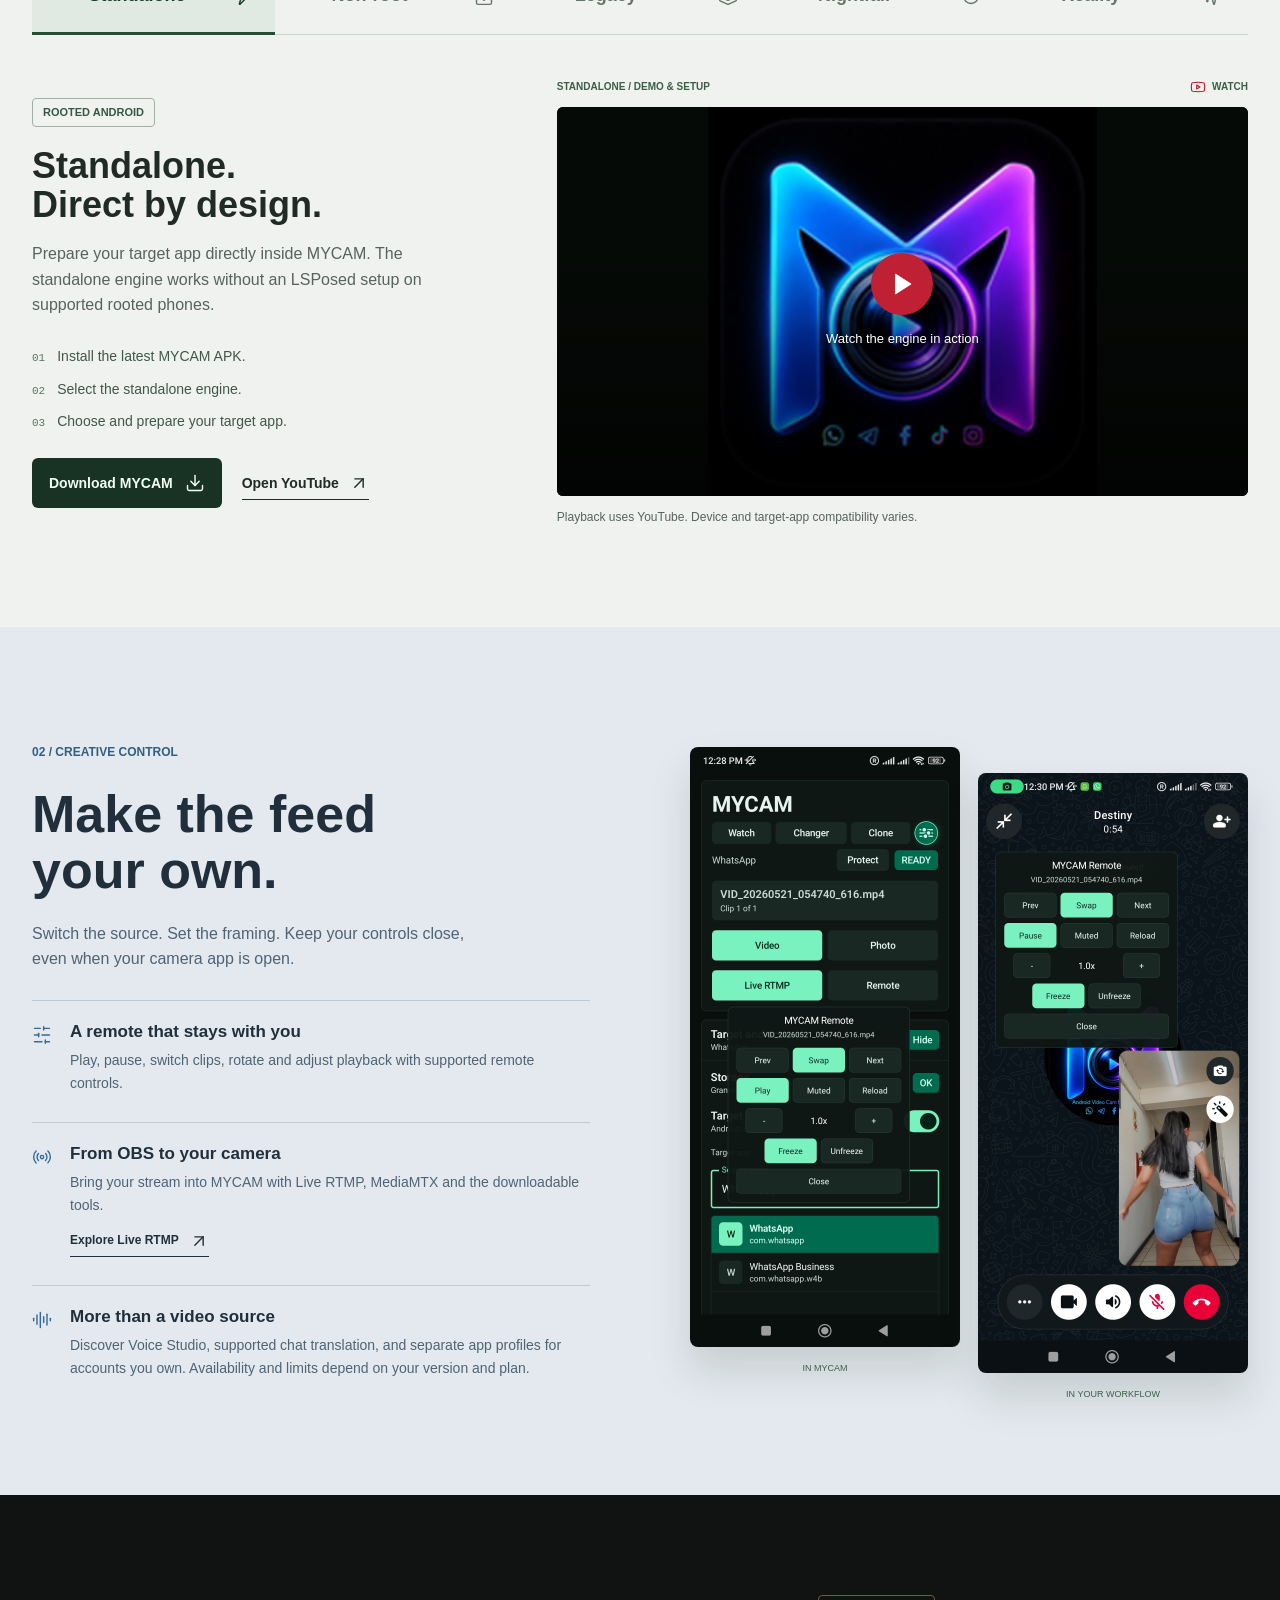
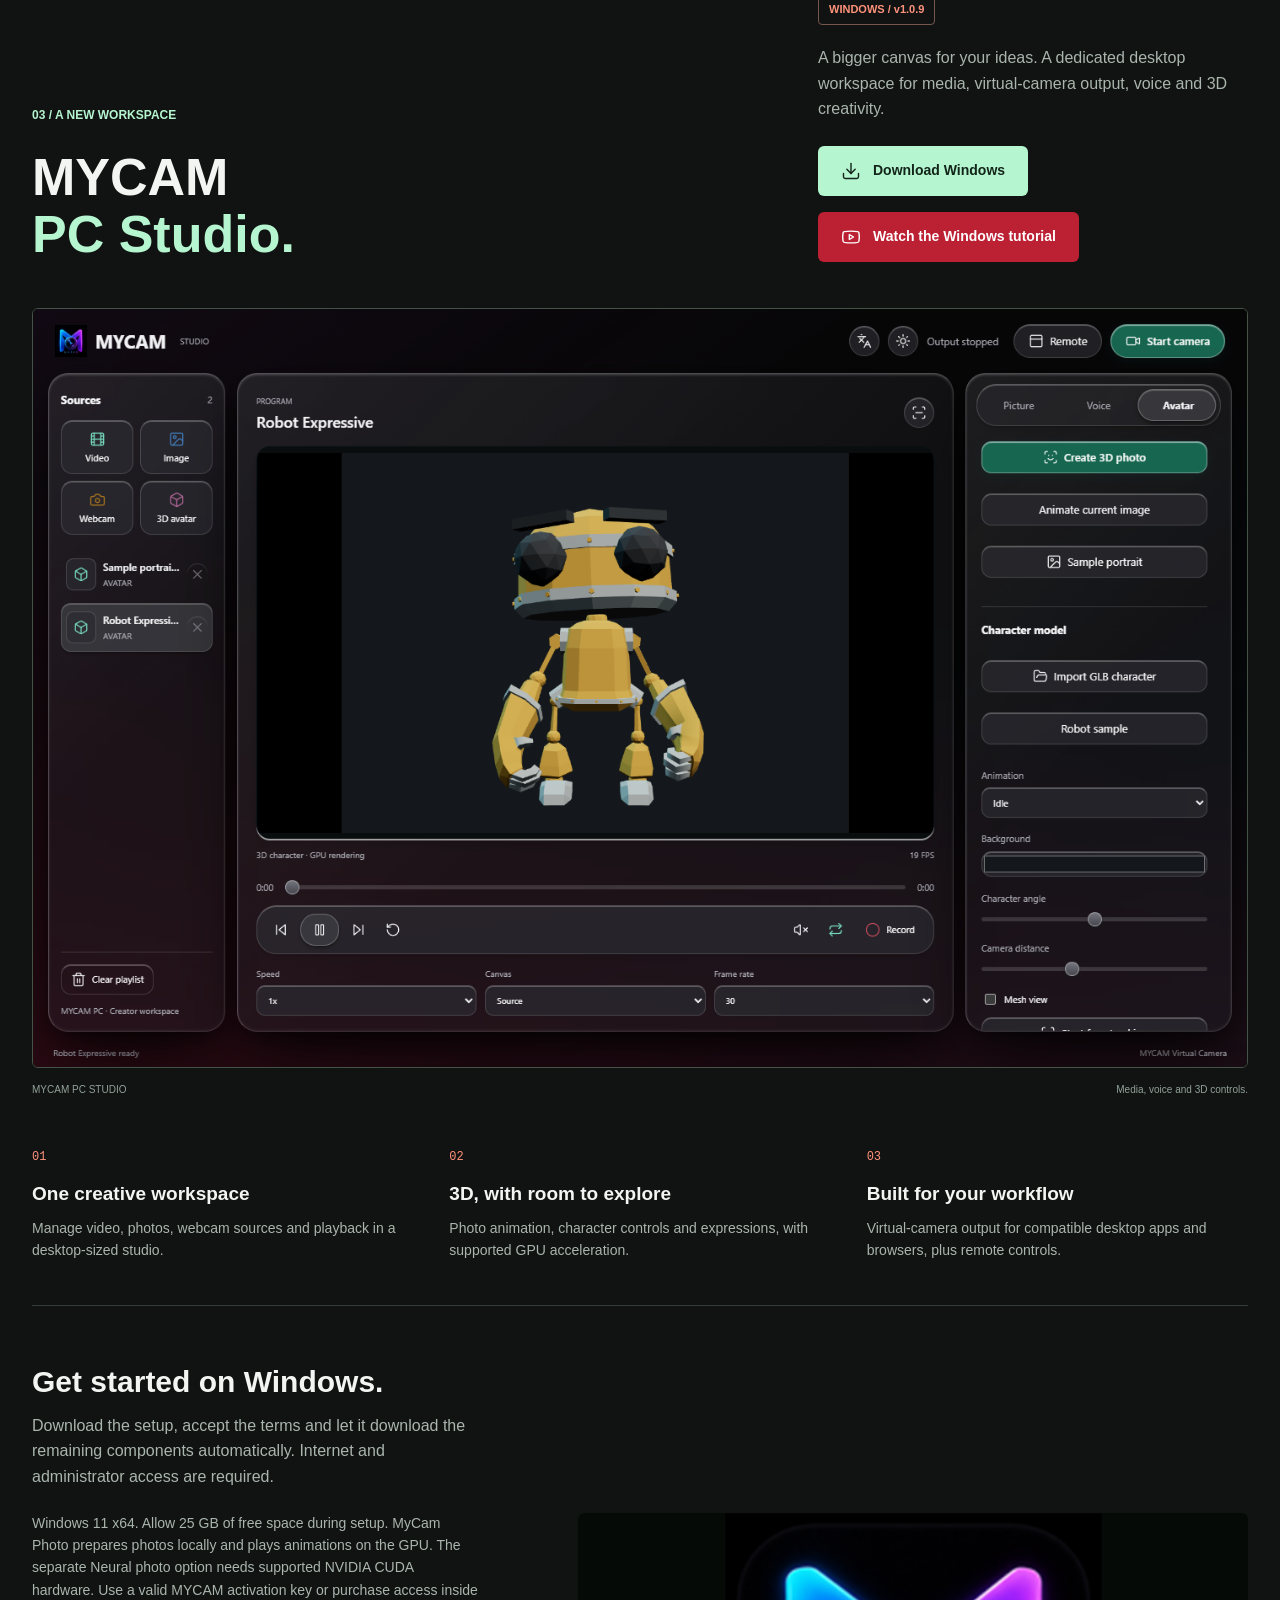
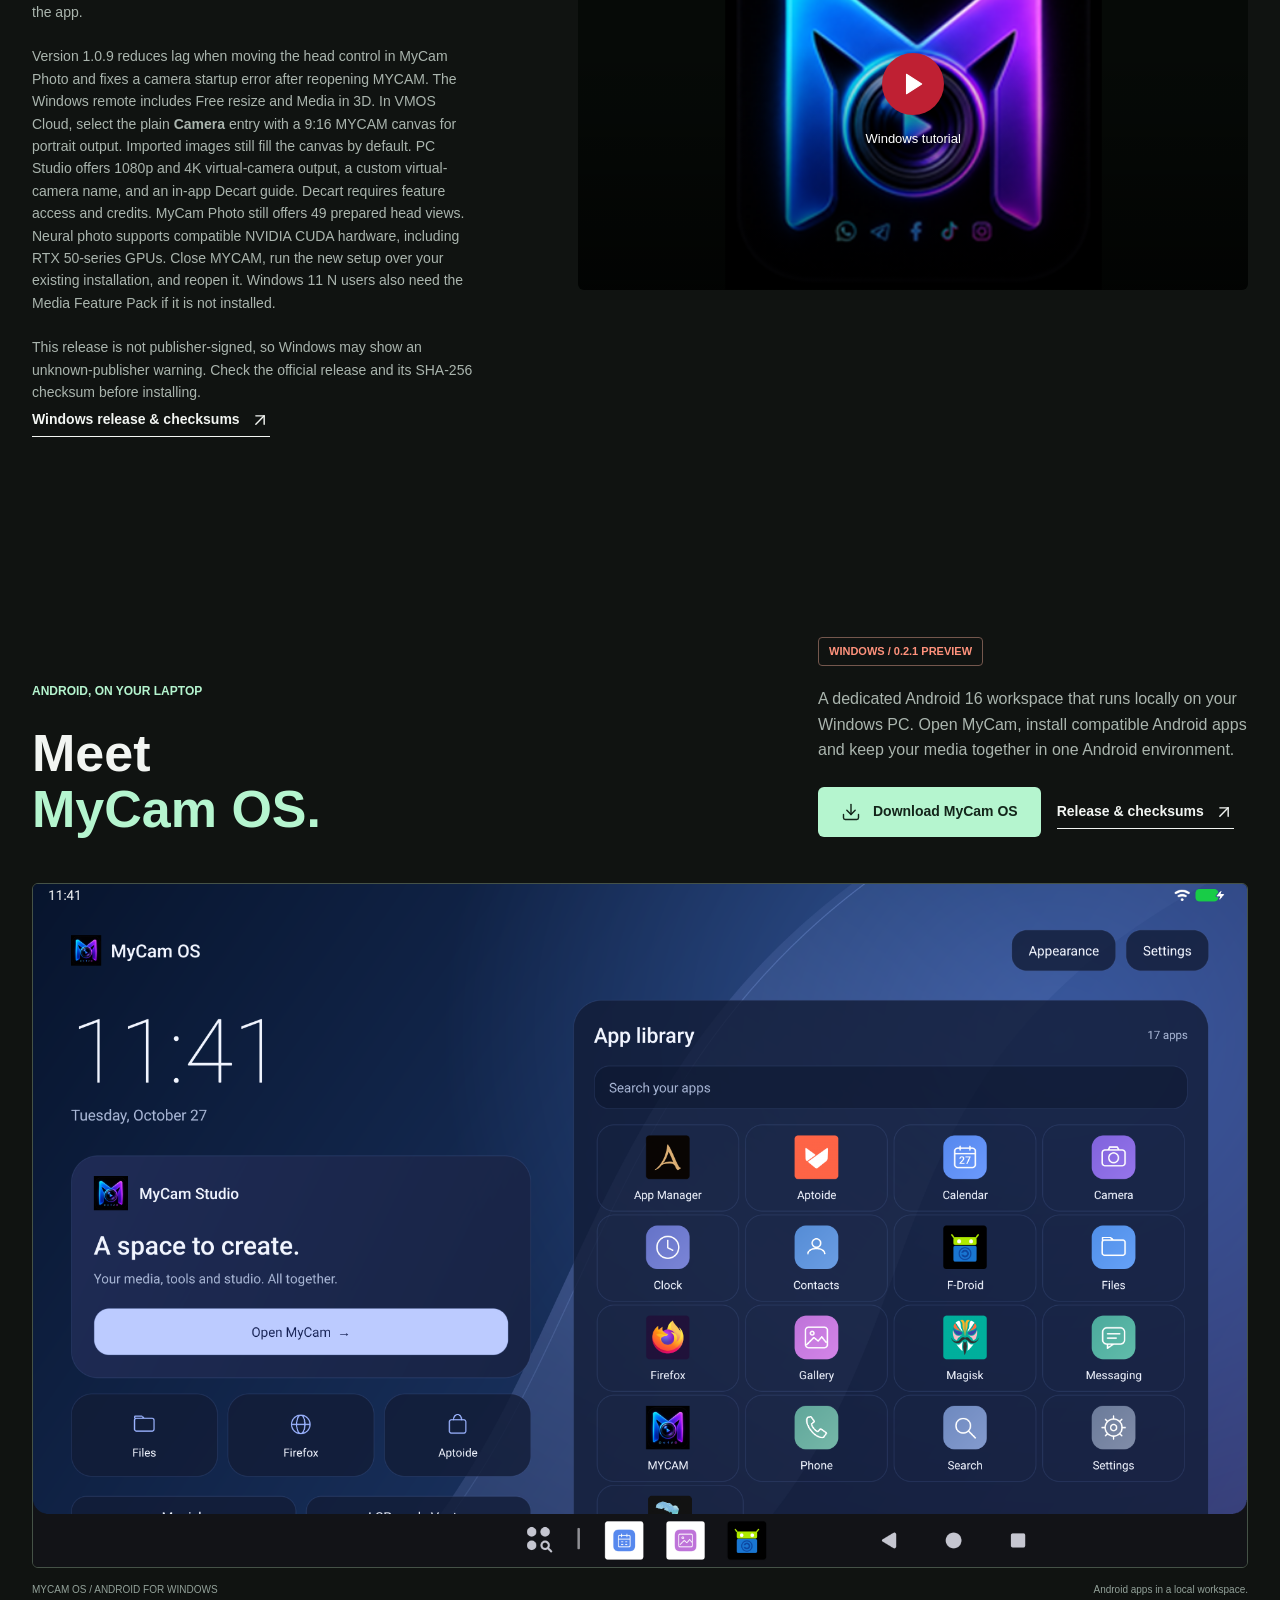
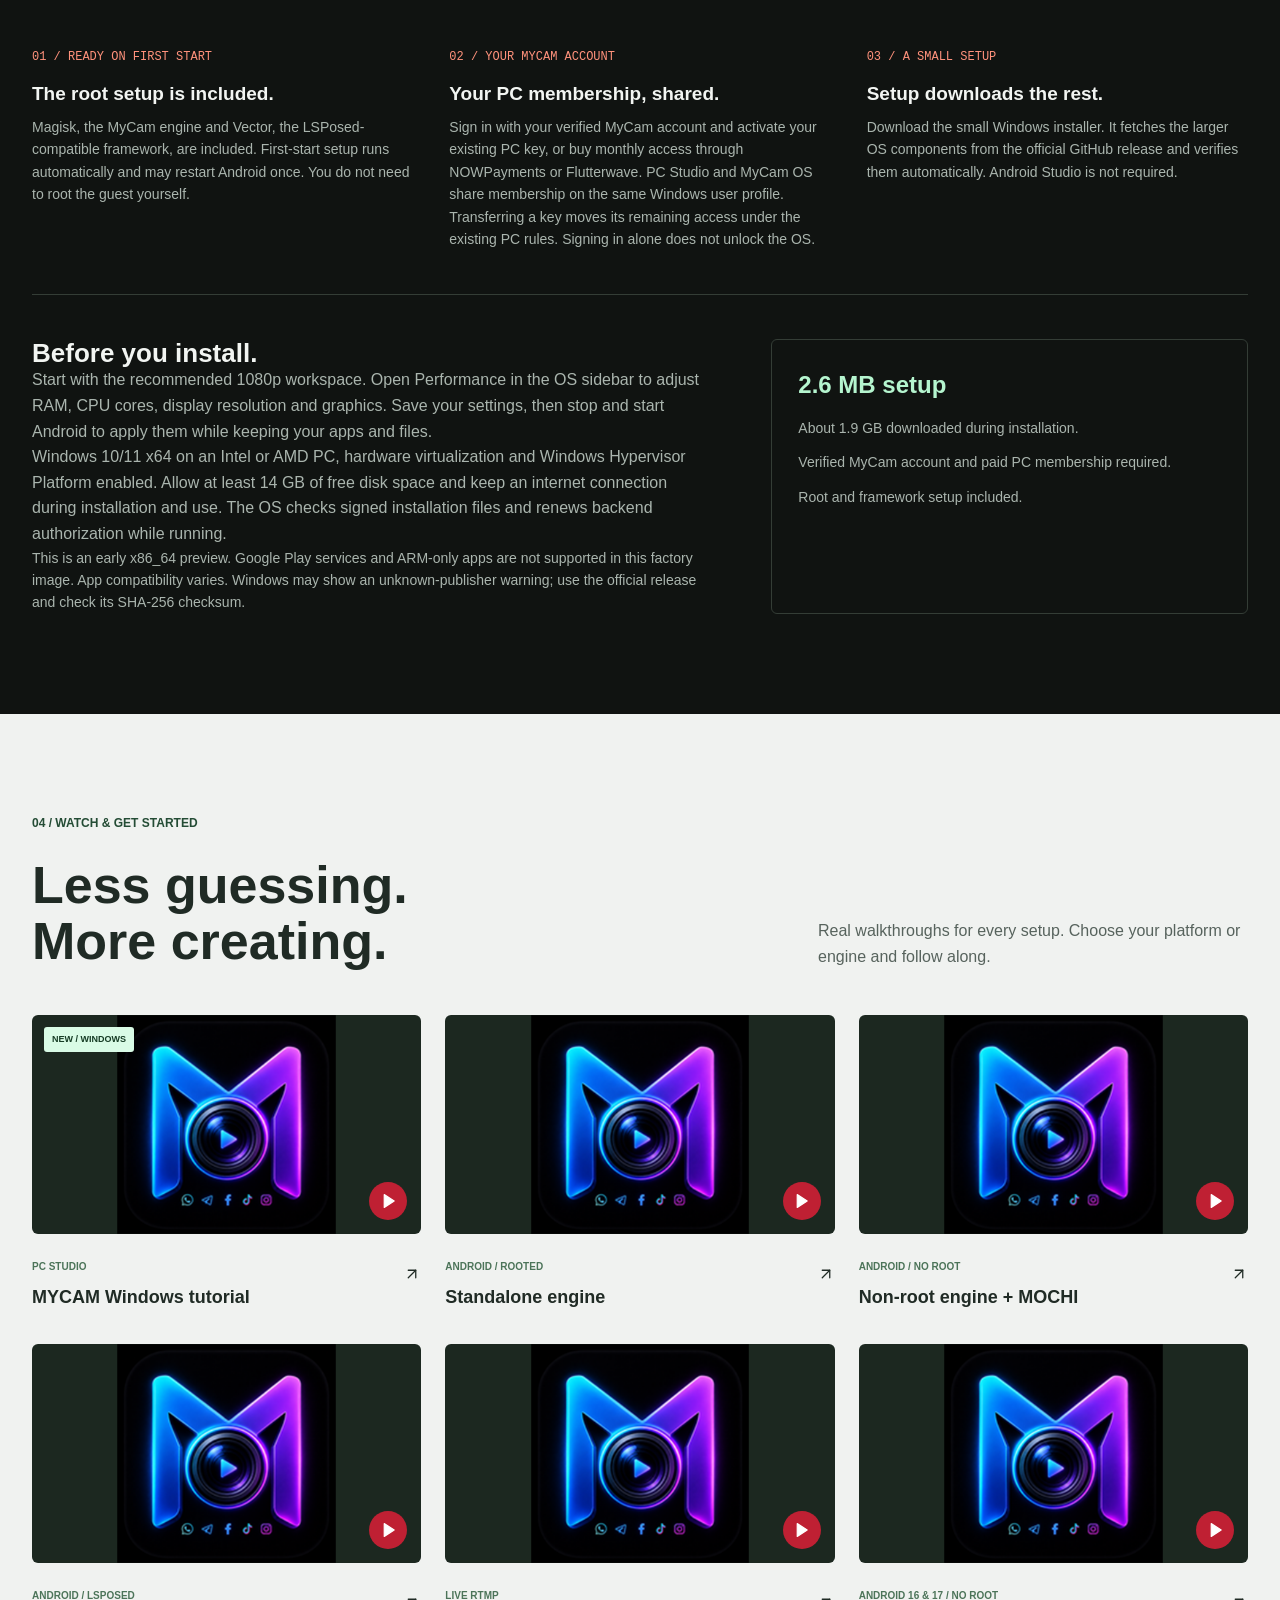
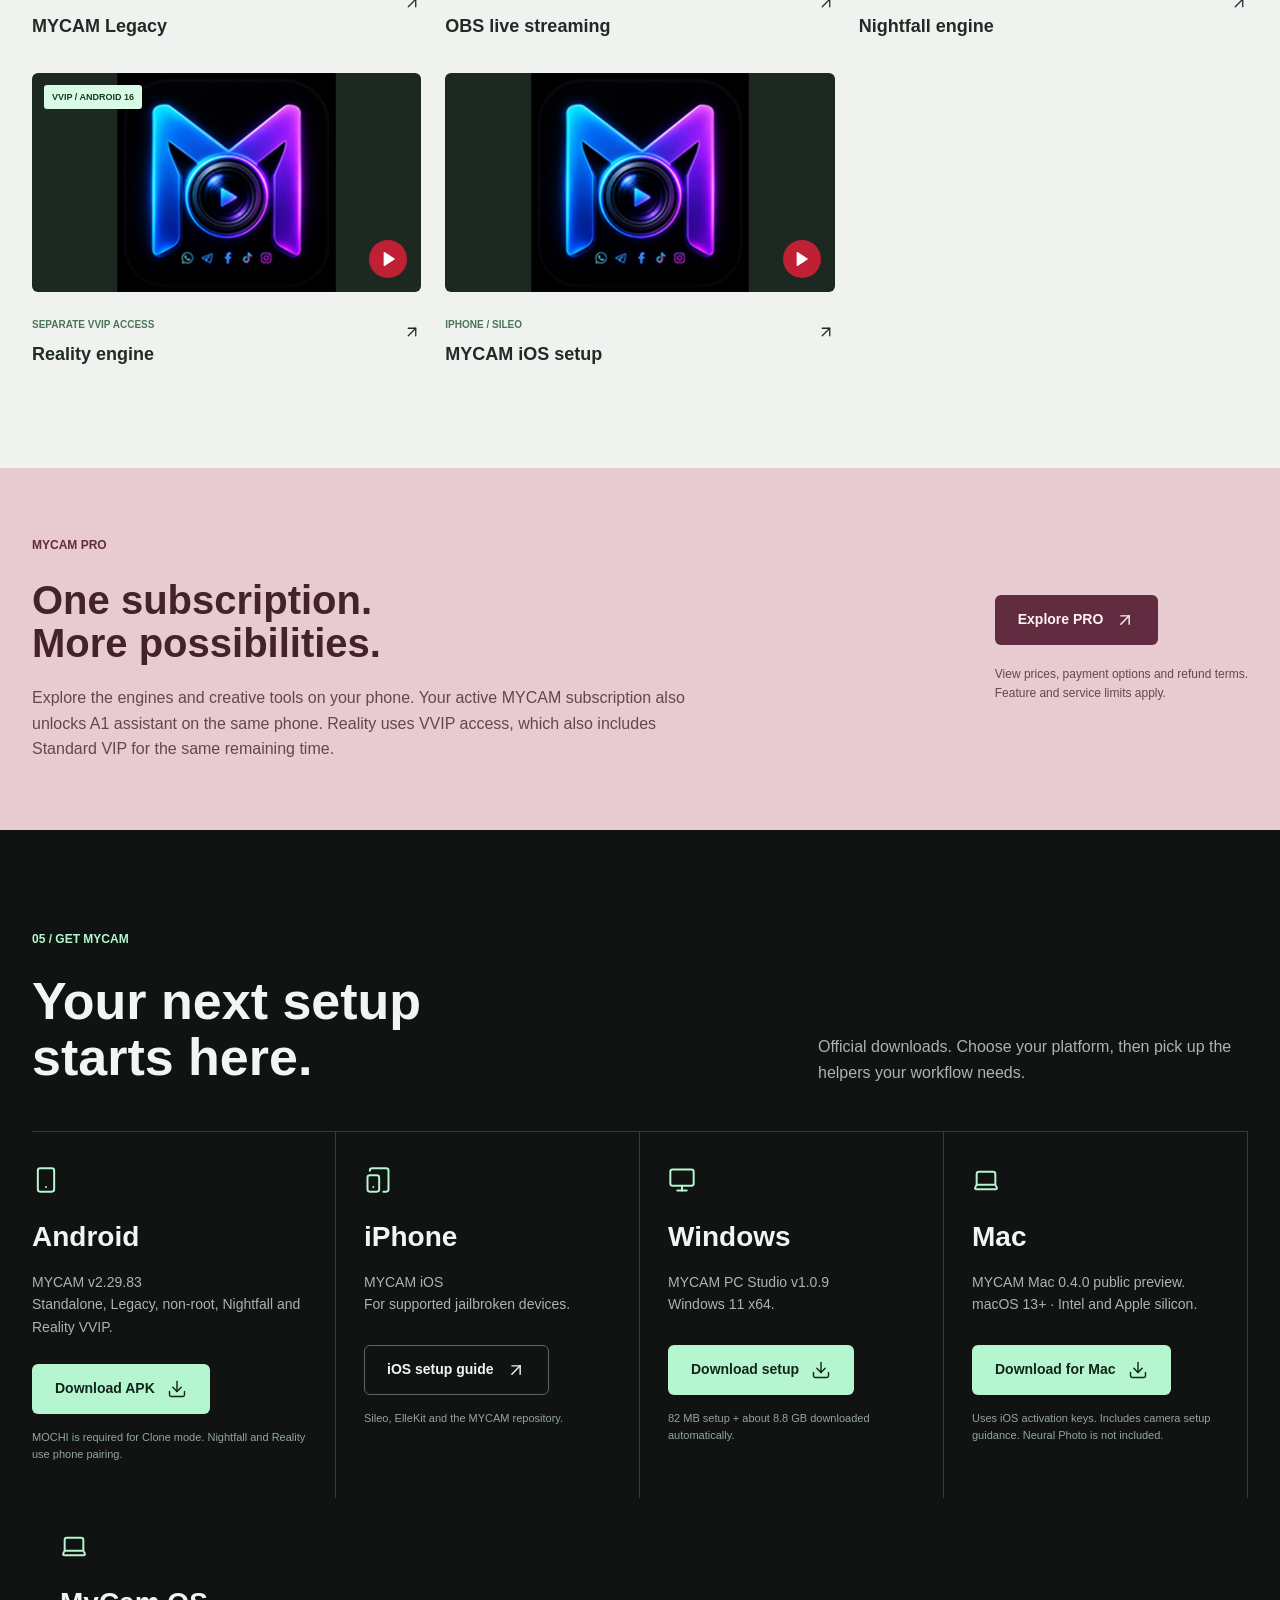
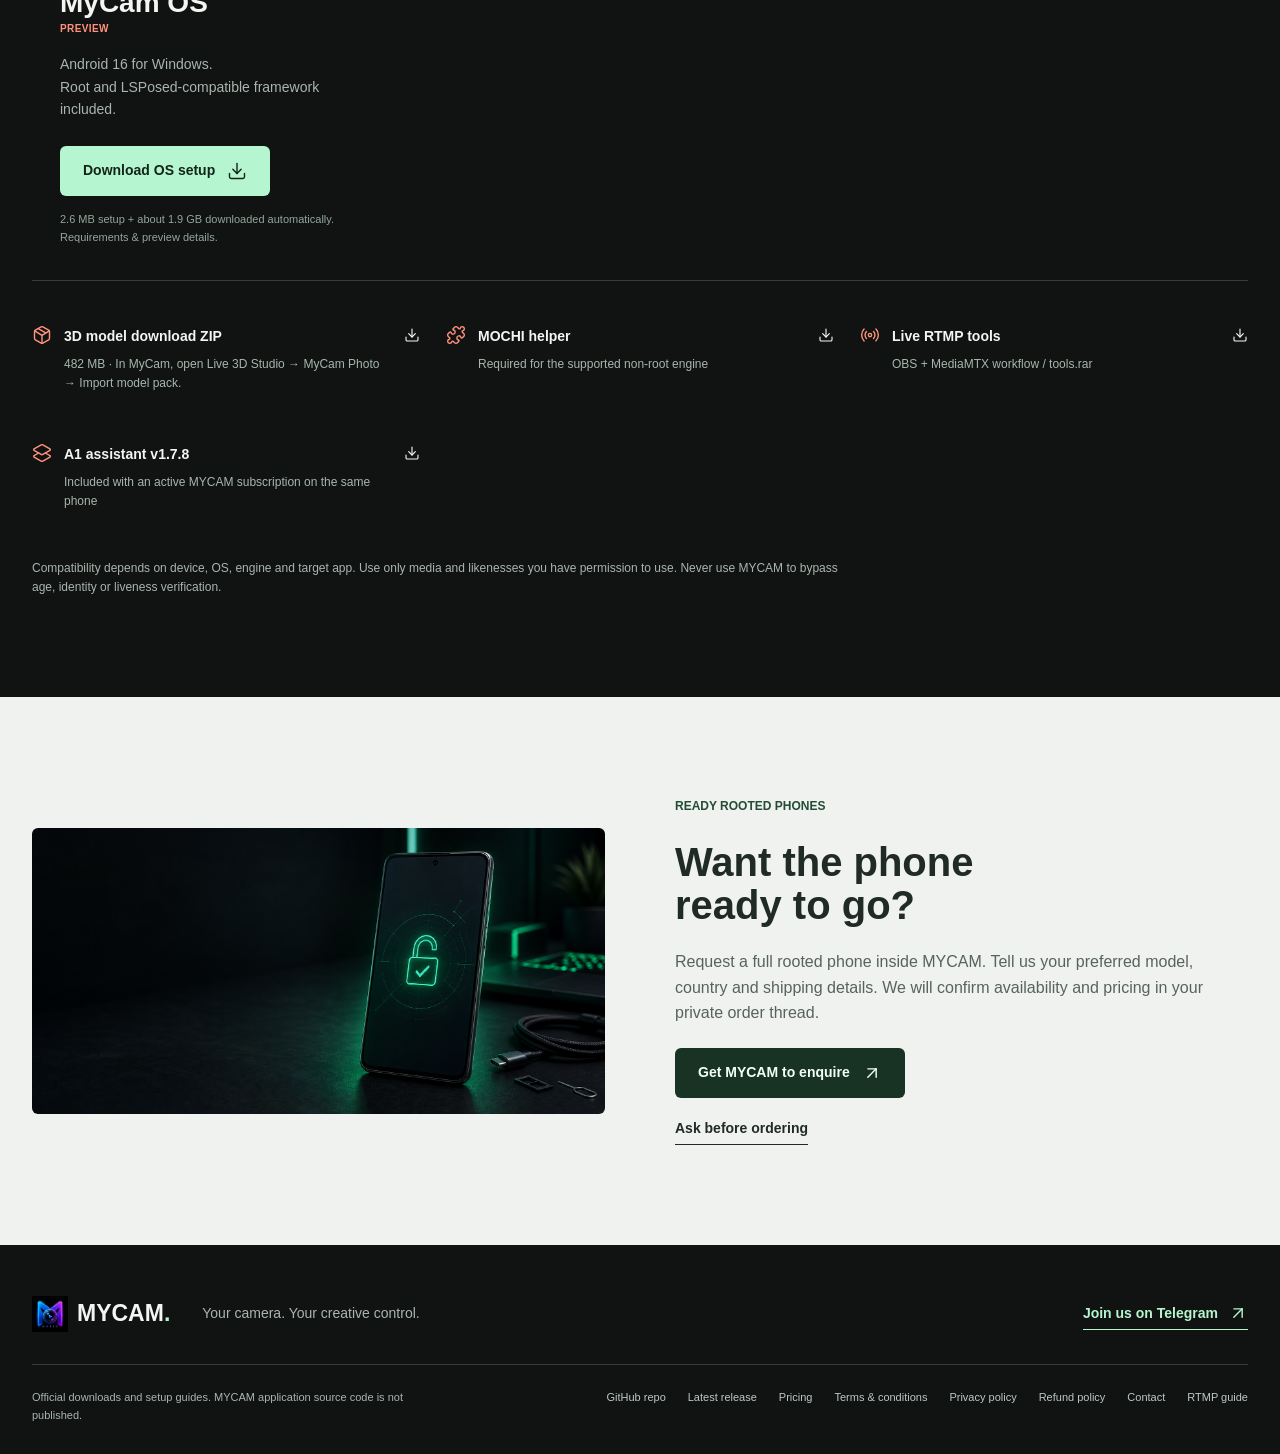
==== commit 8d30d824: "Publish MYCAM PC Studio 1.0.9 Windows download" ====
--- a/docs/index.html
+++ b/docs/index.html
@@ -58,7 +58,7 @@
 </section>
           </div>
           <a class="button outline" href="ios-setup.html"><i data-lucide="smartphone" aria-hidden="true"></i> iPhone Setup</a>
-          <a class="button outline" href="https://github.com/elementtime6969/mycam/releases/download/pc-v1.0.8/MYCAM-PC-Setup-1.0.8-x64.exe"><i data-lucide="monitor" aria-hidden="true"></i> Download Windows</a>
+          <a class="button outline" href="https://github.com/elementtime6969/mycam/releases/download/pc-v1.0.9/MYCAM-PC-Setup-1.0.9-x64.exe"><i data-lucide="monitor" aria-hidden="true"></i> Download Windows</a>
           <a class="button outline" href="https://github.com/elementtime6969/mycam/releases/download/mac-v0.4.0/MYCAM-Mac-0.4.0-universal.dmg" title="MYCAM Mac 0.4.0 public preview · macOS 13+ · Intel and Apple silicon"><i data-lucide="laptop" aria-hidden="true"></i> Download Mac</a>
           <a class="button outline" href="https://github.com/elementtime6969/mycam/releases/download/os-v0.2.1-preview/MYCAM-OS-Setup-0.2.1-preview-x64.exe"><i data-lucide="laptop" aria-hidden="true"></i> Download MyCam OS <span class="os-preview-label">Preview</span></a>
           <a class="button outline" href="https://raw.githubusercontent.com/elementtime6969/mycam/main/downloads/A1-assistant-v1.7.8.apk" title="Included with an active MYCAM subscription on the same phone"><i data-lucide="download" aria-hidden="true"></i> A1 assistant</a>
@@ -100,10 +100,10 @@
     </div></section>
 
     <section id="windows" class="section windows-section"><div class="wrap">
-      <div class="section-heading reveal"><div><p class="eyebrow">03 / A NEW WORKSPACE</p><h2>MYCAM<br><span class="accent">PC Studio.</span></h2></div><div><span class="tag dark-tag">WINDOWS / v1.0.8</span><p>A bigger canvas for your ideas. A dedicated desktop workspace for media, virtual-camera output, voice and 3D creativity.</p><div class="actions"><a class="button mint" href="https://github.com/elementtime6969/mycam/releases/download/pc-v1.0.8/MYCAM-PC-Setup-1.0.8-x64.exe"><i data-lucide="download" aria-hidden="true"></i> Download Windows</a><a class="button youtube" href="https://youtu.be/7yKQAaP4SZ0?si=lLMXI89LKjY_VblE" target="_blank" rel="noopener noreferrer"><i data-lucide="youtube" aria-hidden="true"></i> Watch the Windows tutorial</a></div></div></div>
+      <div class="section-heading reveal"><div><p class="eyebrow">03 / A NEW WORKSPACE</p><h2>MYCAM<br><span class="accent">PC Studio.</span></h2></div><div><span class="tag dark-tag">WINDOWS / v1.0.9</span><p>A bigger canvas for your ideas. A dedicated desktop workspace for media, virtual-camera output, voice and 3D creativity.</p><div class="actions"><a class="button mint" href="https://github.com/elementtime6969/mycam/releases/download/pc-v1.0.9/MYCAM-PC-Setup-1.0.9-x64.exe"><i data-lucide="download" aria-hidden="true"></i> Download Windows</a><a class="button youtube" href="https://youtu.be/7yKQAaP4SZ0?si=lLMXI89LKjY_VblE" target="_blank" rel="noopener noreferrer"><i data-lucide="youtube" aria-hidden="true"></i> Watch the Windows tutorial</a></div></div></div>
       <figure class="studio-preview reveal"><img src="assets/mycam-pc-studio.png" alt="MYCAM PC Studio with source playlist, 3D character preview and avatar controls" width="1440" height="900" loading="lazy"><figcaption><span>MYCAM PC STUDIO</span><span>Media, voice and 3D controls.</span></figcaption></figure>
       <div class="studio-features"><div><span>01</span><h3>One creative workspace</h3><p>Manage video, photos, webcam sources and playback in a desktop-sized studio.</p></div><div><span>02</span><h3>3D, with room to explore</h3><p>Photo animation, character controls and expressions, with supported GPU acceleration.</p></div><div><span>03</span><h3>Built for your workflow</h3><p>Virtual-camera output for compatible desktop apps and browsers, plus remote controls.</p></div></div>
-      <div class="windows-watch reveal"><div><h3>Get started on Windows.</h3><p>Download the setup, accept the terms and let it download the remaining components automatically. Internet and administrator access are required.</p><p class="muted">Windows 11 x64. Allow 25 GB of free space during setup. MyCam Photo prepares photos locally and plays animations on the GPU. The separate Neural photo option needs supported NVIDIA CUDA hardware. Use a valid MYCAM activation key or purchase access inside the app.</p><p class="muted">Version 1.0.8 adds Free resize and Media in 3D to the Windows remote. Adjust width and height independently or keep them linked. Imported images still fill the canvas by default. PC Studio offers 1080p and 4K virtual-camera output, a custom virtual-camera name, and an in-app Decart guide. Decart requires feature access and credits. MyCam Photo still offers 49 prepared head views. Neural photo supports compatible NVIDIA CUDA hardware, including RTX 50-series GPUs. Close MYCAM, run the new setup over your existing installation, and reopen it. Windows 11 N users also need the <a href="https://support.microsoft.com/en-us/windows/experience/platform-variants/media-feature-pack-for-windows-n" target="_blank" rel="noopener noreferrer">Media Feature Pack</a> if it is not installed.</p><p class="muted">This release is not publisher-signed, so Windows may show an unknown-publisher warning. Check the official release and its SHA-256 checksum before installing.</p><a class="text-link" href="https://github.com/elementtime6969/mycam/releases/tag/pc-v1.0.8">Windows release &amp; checksums <i data-lucide="arrow-up-right" aria-hidden="true"></i></a></div><div class="video-player" data-video="7yKQAaP4SZ0" data-title="MYCAM Windows PC Studio tutorial"><img src="https://i.ytimg.com/vi/7yKQAaP4SZ0/hqdefault.jpg" alt="MYCAM Windows tutorial thumbnail" width="480" height="360" loading="lazy"><button class="video-play" type="button" aria-label="Play MYCAM Windows tutorial"><span class="play-circle"><i data-lucide="play" aria-hidden="true"></i></span><span>Windows tutorial</span></button></div></div>
+      <div class="windows-watch reveal"><div><h3>Get started on Windows.</h3><p>Download the setup, accept the terms and let it download the remaining components automatically. Internet and administrator access are required.</p><p class="muted">Windows 11 x64. Allow 25 GB of free space during setup. MyCam Photo prepares photos locally and plays animations on the GPU. The separate Neural photo option needs supported NVIDIA CUDA hardware. Use a valid MYCAM activation key or purchase access inside the app.</p><p class="muted">Version 1.0.9 reduces lag when moving the head control in MyCam Photo and fixes a camera startup error after reopening MYCAM. The Windows remote includes Free resize and Media in 3D. In VMOS Cloud, select the plain <strong>Camera</strong> entry with a 9:16 MYCAM canvas for portrait output. Imported images still fill the canvas by default. PC Studio offers 1080p and 4K virtual-camera output, a custom virtual-camera name, and an in-app Decart guide. Decart requires feature access and credits. MyCam Photo still offers 49 prepared head views. Neural photo supports compatible NVIDIA CUDA hardware, including RTX 50-series GPUs. Close MYCAM, run the new setup over your existing installation, and reopen it. Windows 11 N users also need the <a href="https://support.microsoft.com/en-us/windows/experience/platform-variants/media-feature-pack-for-windows-n" target="_blank" rel="noopener noreferrer">Media Feature Pack</a> if it is not installed.</p><p class="muted">This release is not publisher-signed, so Windows may show an unknown-publisher warning. Check the official release and its SHA-256 checksum before installing.</p><a class="text-link" href="https://github.com/elementtime6969/mycam/releases/tag/pc-v1.0.9">Windows release &amp; checksums <i data-lucide="arrow-up-right" aria-hidden="true"></i></a></div><div class="video-player" data-video="7yKQAaP4SZ0" data-title="MYCAM Windows PC Studio tutorial"><img src="https://i.ytimg.com/vi/7yKQAaP4SZ0/hqdefault.jpg" alt="MYCAM Windows tutorial thumbnail" width="480" height="360" loading="lazy"><button class="video-play" type="button" aria-label="Play MYCAM Windows tutorial"><span class="play-circle"><i data-lucide="play" aria-hidden="true"></i></span><span>Windows tutorial</span></button></div></div>
     </div></section>
 
     <section class="section mycam-os-section" id="mycam-os" aria-labelledby="mycam-os-title"><div class="wrap">
@@ -134,7 +134,7 @@
       <div class="download-platforms">
         <article class="platform-download"><i data-lucide="smartphone" aria-hidden="true"></i><h3>Android</h3><p>MYCAM v2.29.83<br>Standalone, Legacy, non-root, Nightfall and Reality VVIP.</p><a class="button mint" href="https://github.com/elementtime6969/mycam/releases/download/v2.29.83/Mycam-v2.29.83.apk">Download APK <i data-lucide="download" aria-hidden="true"></i></a><small>MOCHI is required for Clone mode. Nightfall and Reality use phone pairing.</small></article>
         <article class="platform-download"><i data-lucide="tablet-smartphone" aria-hidden="true"></i><h3>iPhone</h3><p>MYCAM iOS<br>For supported jailbroken devices.</p><a class="button outline" href="ios-setup.html">iOS setup guide <i data-lucide="arrow-up-right" aria-hidden="true"></i></a><small>Sileo, ElleKit and the MYCAM repository.</small></article>
-        <article class="platform-download"><i data-lucide="monitor" aria-hidden="true"></i><h3>Windows</h3><p>MYCAM PC Studio v1.0.8<br>Windows 11 x64.</p><a class="button mint" href="https://github.com/elementtime6969/mycam/releases/download/pc-v1.0.8/MYCAM-PC-Setup-1.0.8-x64.exe">Download setup <i data-lucide="download" aria-hidden="true"></i></a><small>82 MB setup + about 8.8 GB downloaded automatically.</small></article>
+        <article class="platform-download"><i data-lucide="monitor" aria-hidden="true"></i><h3>Windows</h3><p>MYCAM PC Studio v1.0.9<br>Windows 11 x64.</p><a class="button mint" href="https://github.com/elementtime6969/mycam/releases/download/pc-v1.0.9/MYCAM-PC-Setup-1.0.9-x64.exe">Download setup <i data-lucide="download" aria-hidden="true"></i></a><small>82 MB setup + about 8.8 GB downloaded automatically.</small></article>
         <article class="platform-download"><i data-lucide="laptop" aria-hidden="true"></i><h3>Mac</h3><p>MYCAM Mac 0.4.0 public preview.<br>macOS 13+ · Intel and Apple silicon.</p><a class="button mint" href="mac-setup.html">Download for Mac <i data-lucide="download" aria-hidden="true"></i></a><small>Uses iOS activation keys. Includes camera setup guidance. Neural Photo is not included.</small></article>
         <article class="platform-download os-download-card"><i data-lucide="laptop" aria-hidden="true"></i><h3>MyCam OS <span class="os-preview-label">Preview</span></h3><p>Android 16 for Windows.<br>Root and LSPosed-compatible framework included.</p><a class="button mint" href="https://github.com/elementtime6969/mycam/releases/download/os-v0.2.1-preview/MYCAM-OS-Setup-0.2.1-preview-x64.exe">Download OS setup <i data-lucide="download" aria-hidden="true"></i></a><small>2.6 MB setup + about 1.9 GB downloaded automatically. <a href="#mycam-os">Requirements &amp; preview details.</a></small></article>
       </div>
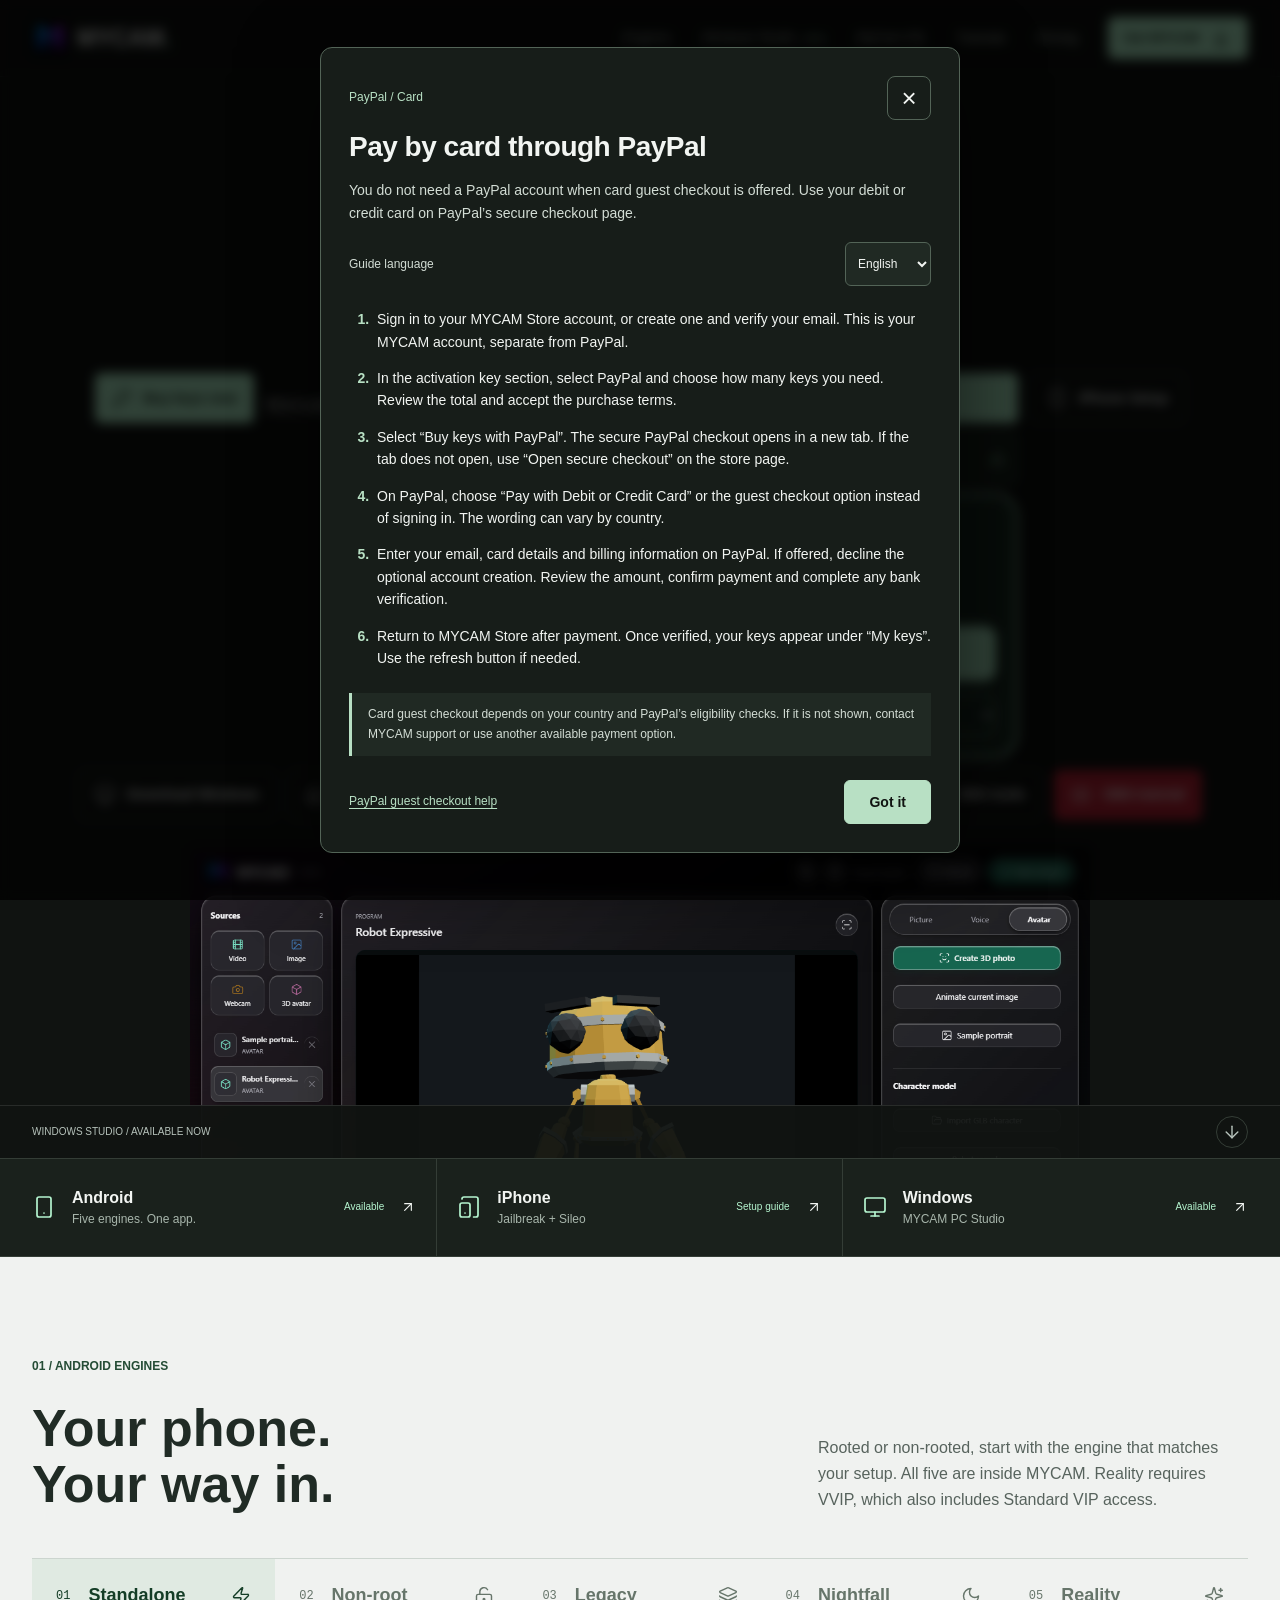
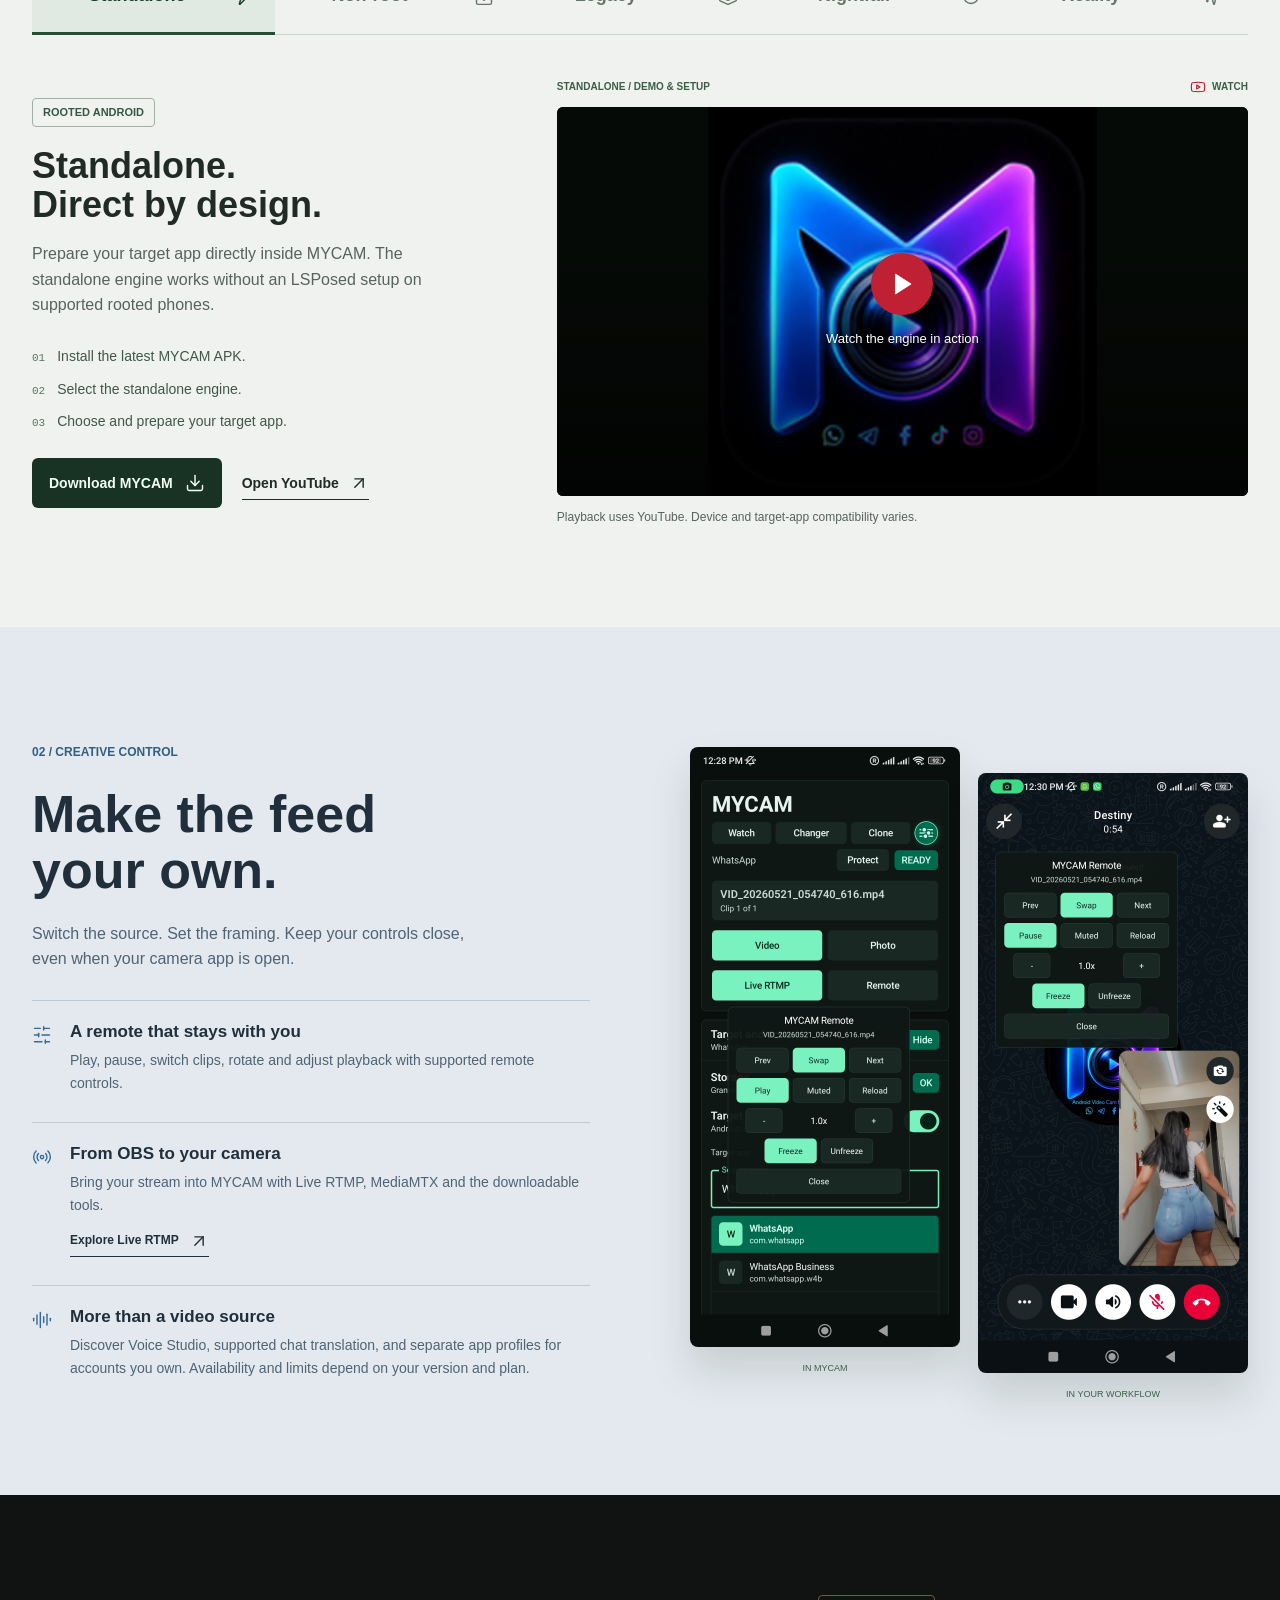
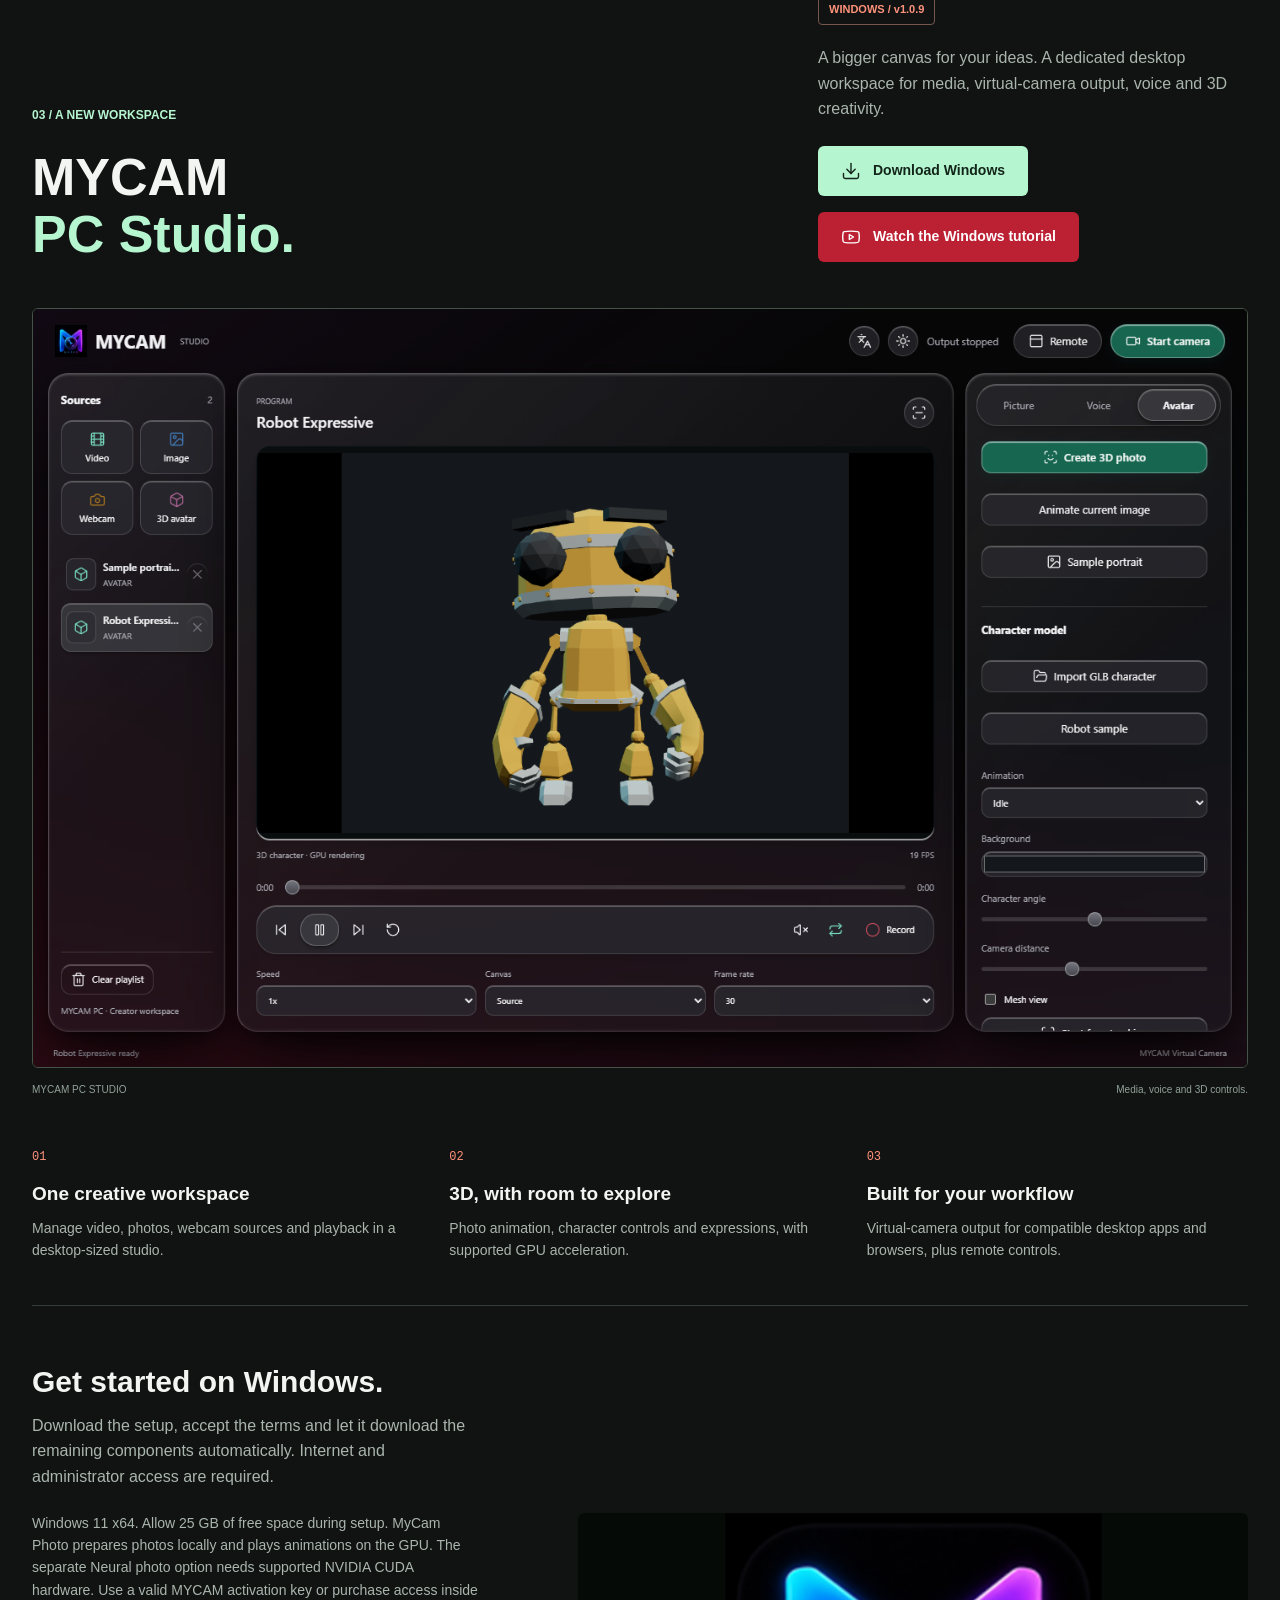
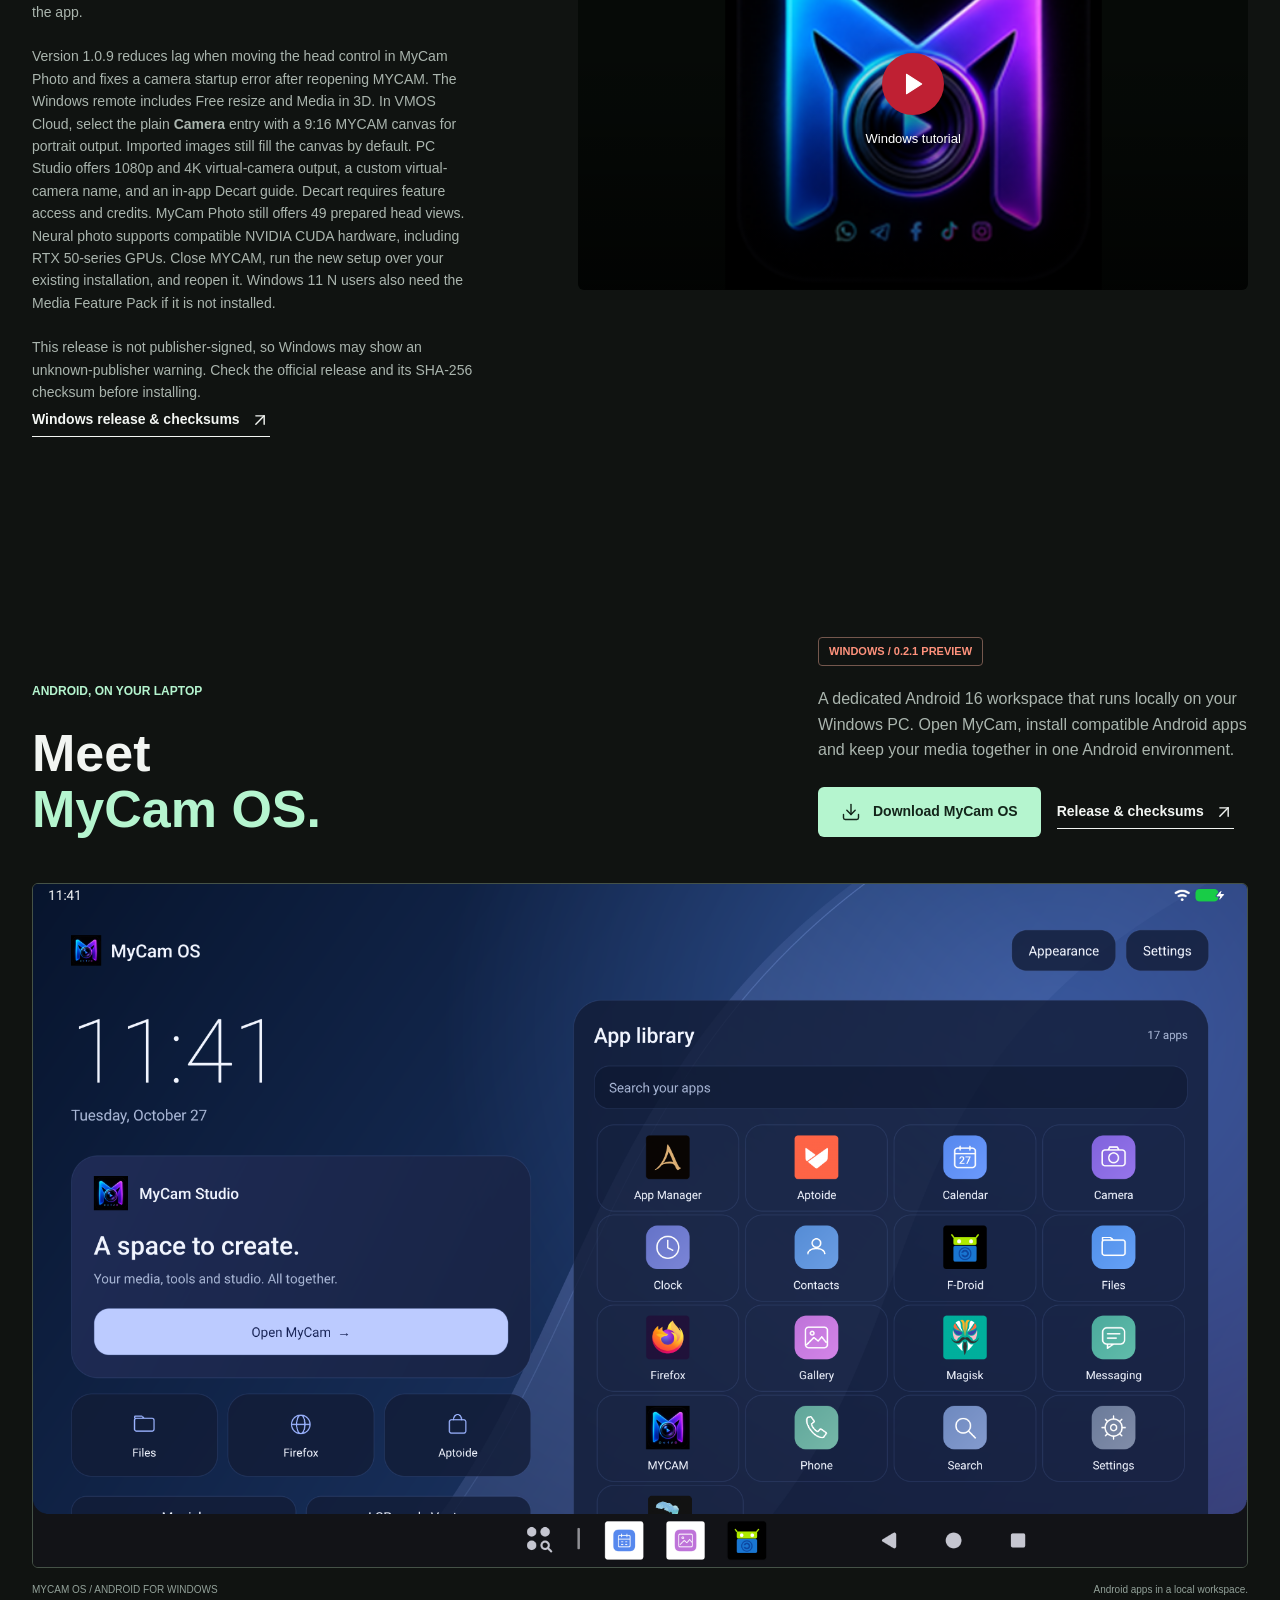
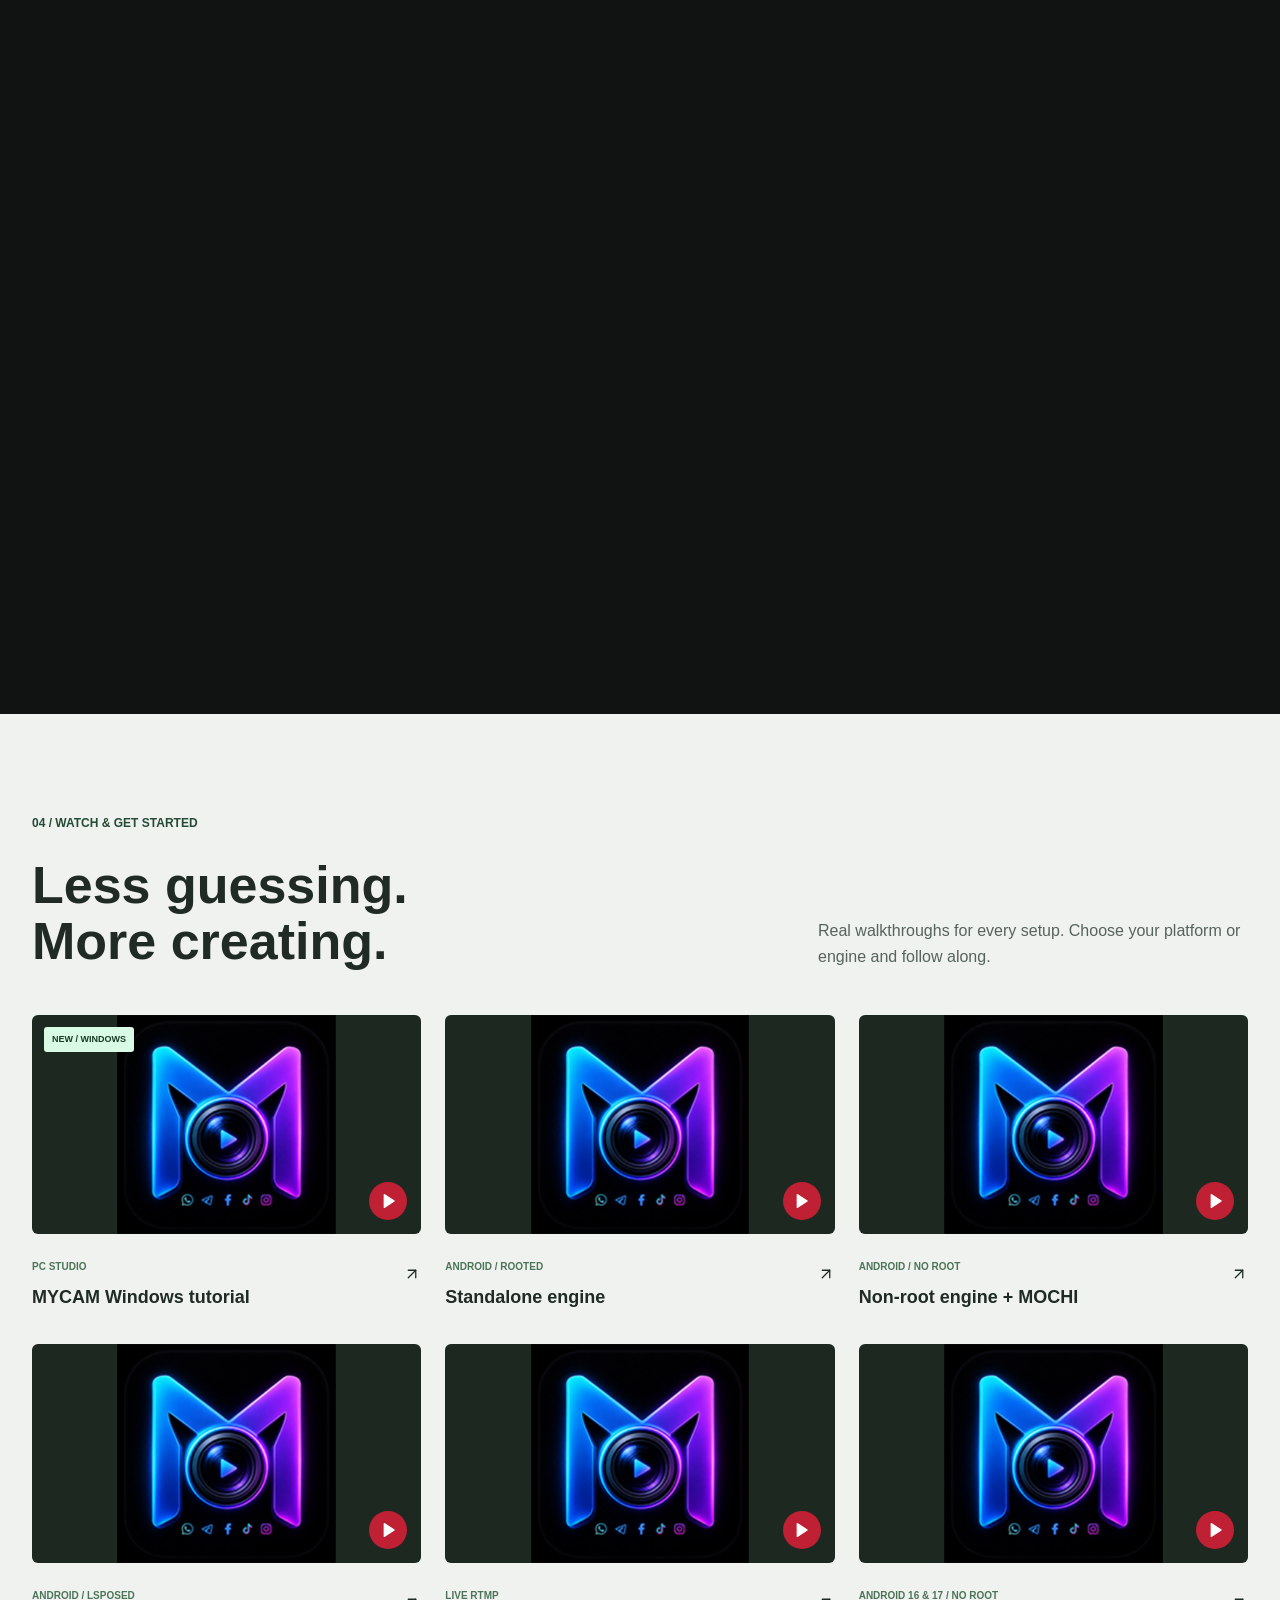
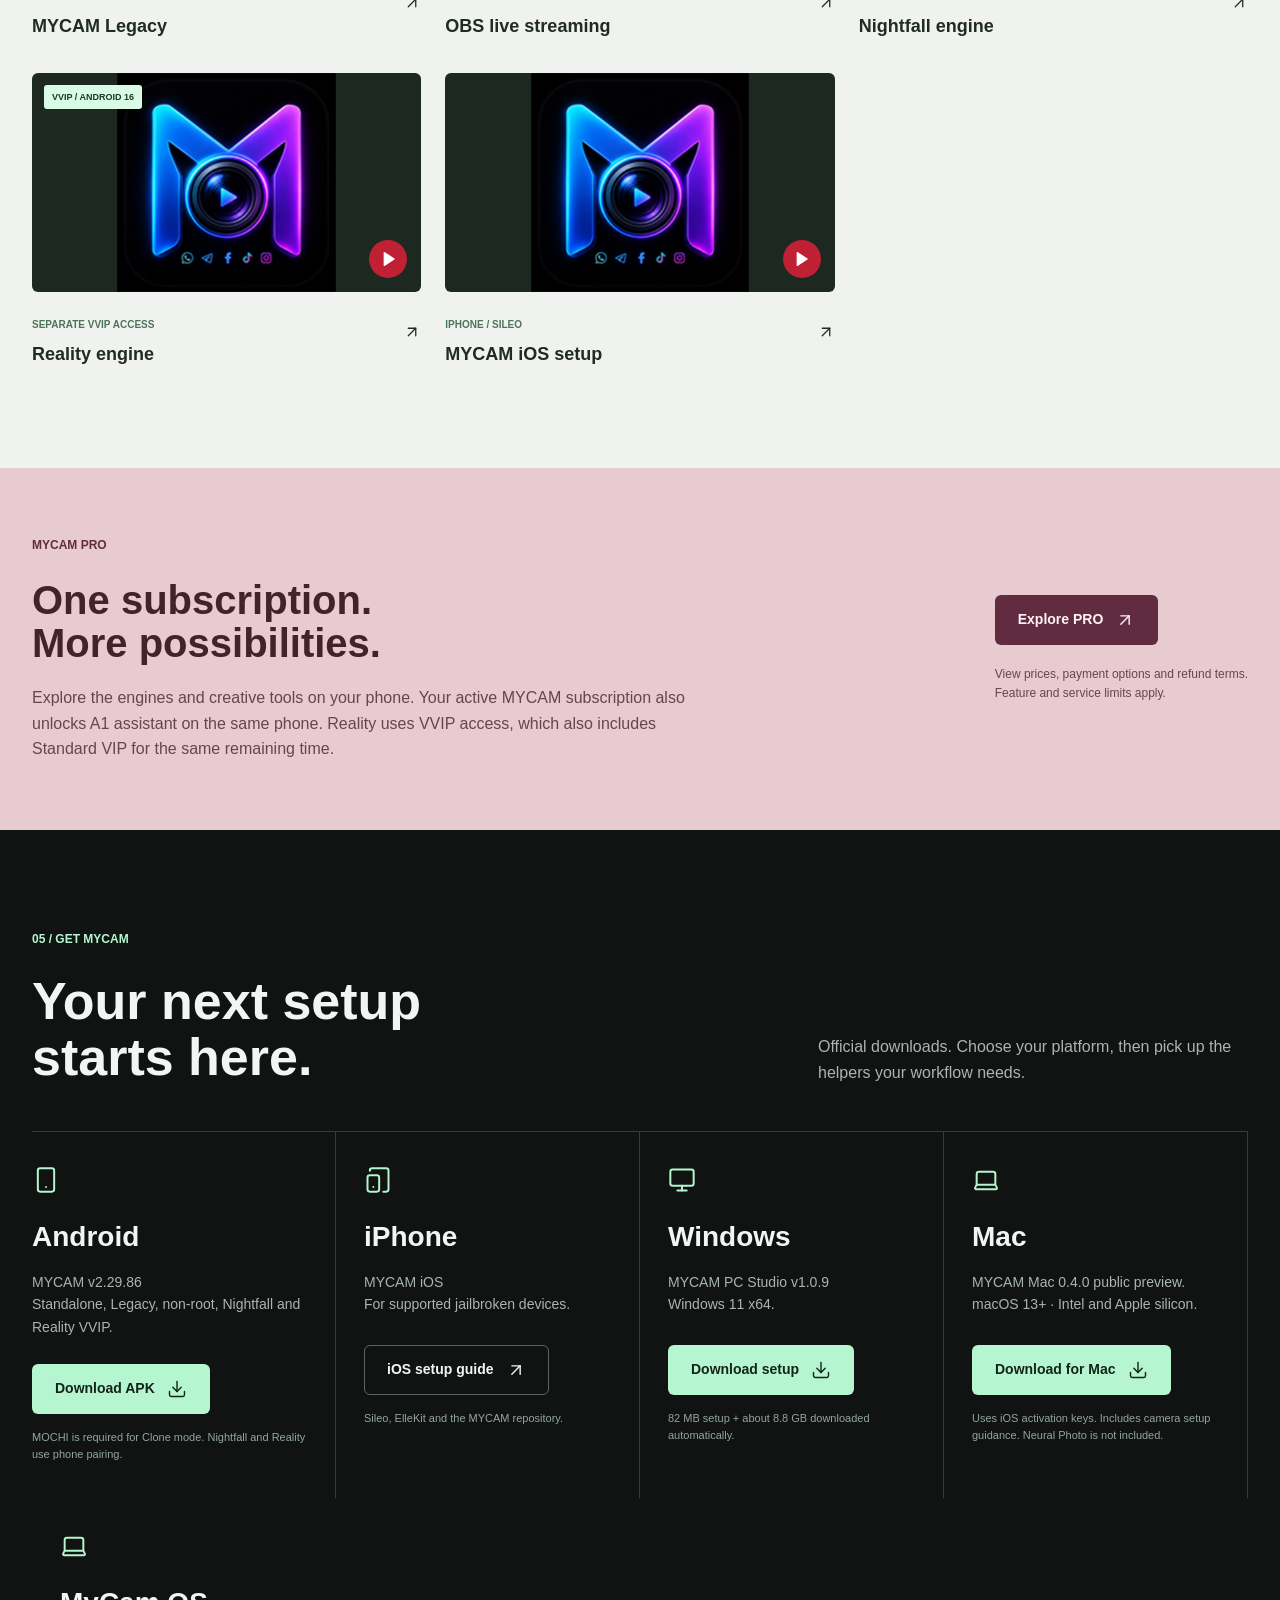
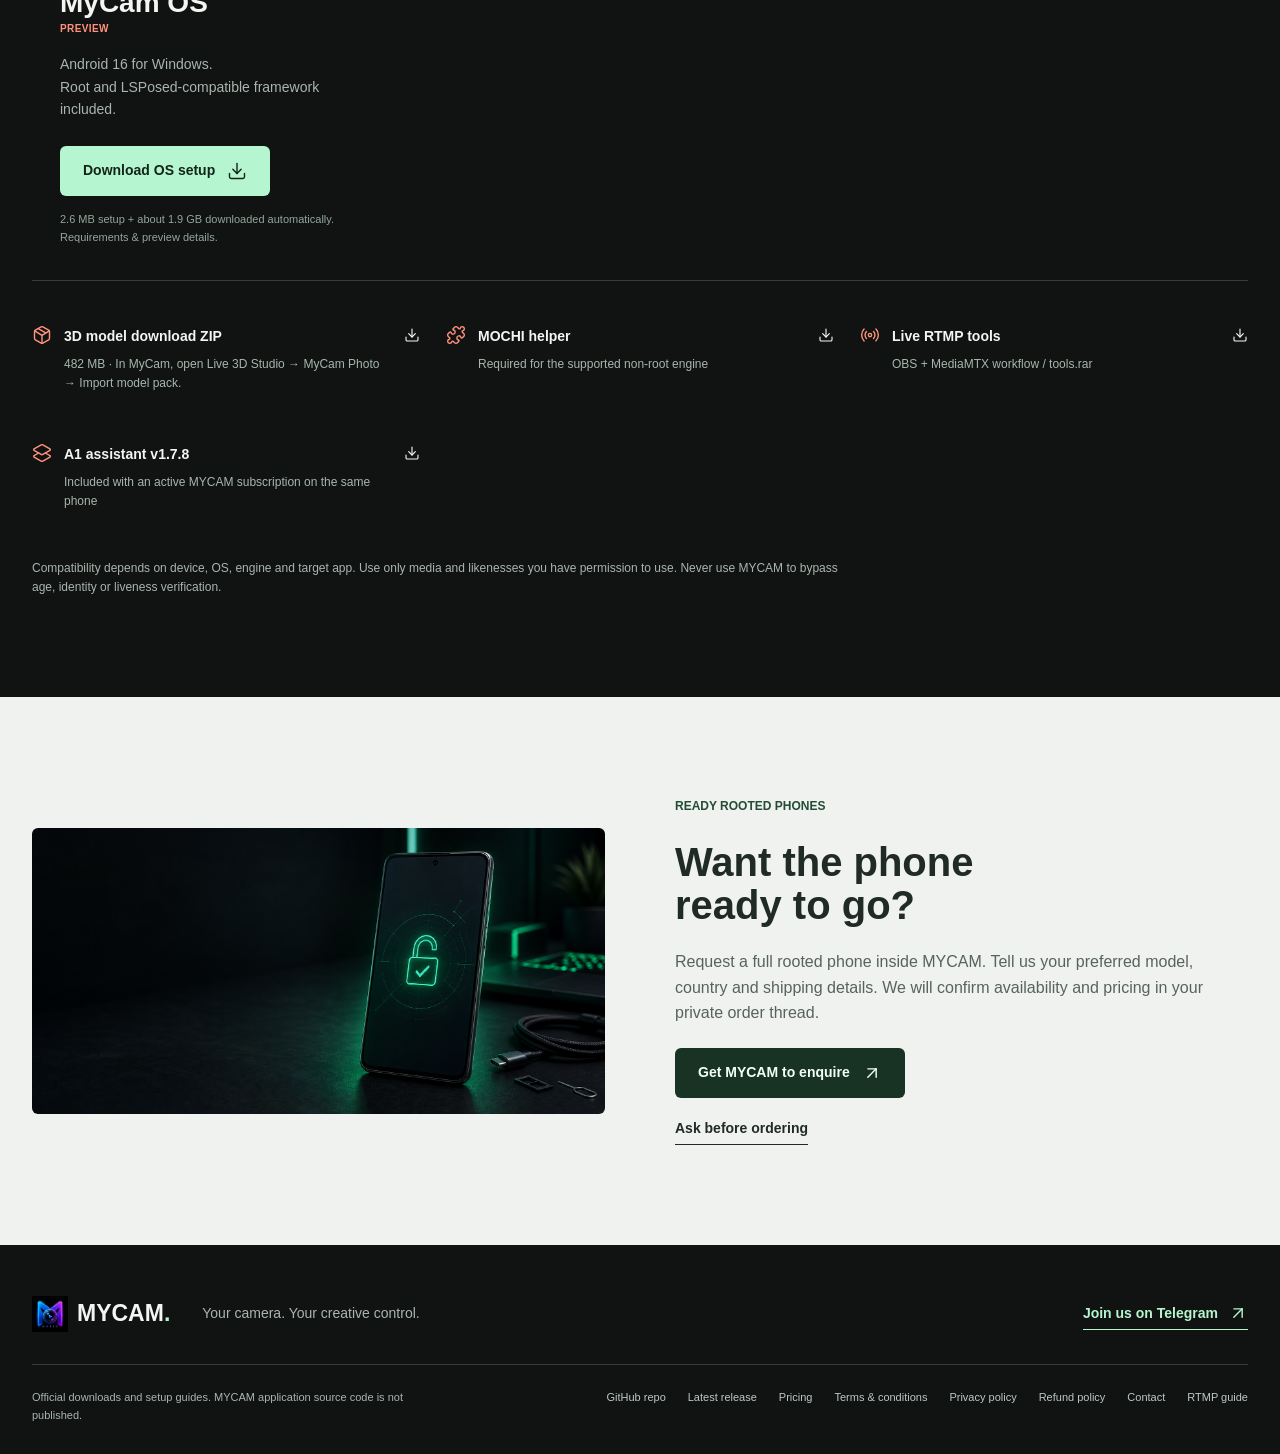
==== commit 81322739: "Deploy MYCAM 2.29.86 release metadata" ====
--- a/docs/index.html
+++ b/docs/index.html
@@ -23,7 +23,7 @@
   <link rel="stylesheet" href="assets/android-download.css?v=20261103-1">
   <script src="assets/android-download.js?v=20261103-1" defer></script>
   <script type="application/ld+json">
-  {"@context":"https://schema.org","@type":"SoftwareApplication","name":"MYCAM","applicationCategory":"MultimediaApplication","operatingSystem":"Android","softwareVersion":"2.29.83","identifier":"com.destiny.mycam","description":"Android virtual camera with Standalone, Legacy LSPosed, non-root with MOCHI, Nightfall and Reality VVIP engines. Includes local media, remote controls and OBS RTMP workflows.","downloadUrl":"https://github.com/elementtime6969/mycam/releases/download/v2.29.83/Mycam-v2.29.83.apk","installUrl":"https://github.com/elementtime6969/mycam/releases/latest","softwareRequirements":"Root for Standalone and Legacy LSPosed modes, or a supported non-root setup with MOCHI","author":{"@type":"Organization","name":"MYCAM"}}
+  {"@context":"https://schema.org","@type":"SoftwareApplication","name":"MYCAM","applicationCategory":"MultimediaApplication","operatingSystem":"Android","softwareVersion":"2.29.86","identifier":"com.destiny.mycam","description":"Android virtual camera with Standalone, Legacy LSPosed, non-root with MOCHI, Nightfall and Reality VVIP engines. Includes local media, remote controls and OBS RTMP workflows.","downloadUrl":"https://github.com/elementtime6969/mycam/releases/download/v2.29.86/Mycam-v2.29.86.apk","installUrl":"https://github.com/elementtime6969/mycam/releases/latest","softwareRequirements":"Root for Standalone and Legacy LSPosed modes, or a supported non-root setup with MOCHI","author":{"@type":"Organization","name":"MYCAM"}}
   </script>
 <link rel="stylesheet" href="assets/payment-guide.css"><script src="assets/payment-guide.js?v=20261010-paypal" defer></script></head>
 <body>
@@ -50,7 +50,7 @@
           <button class="paypal-guide-reopen" type="button" data-paypal-guide-open aria-haspopup="dialog" aria-controls="paypal-guide">How to pay by card with PayPal</button>
           <a class="button outline" href="store.html#gold"><i data-lucide="sparkles" aria-hidden="true"></i> Gold membership</a>
           <div class="android-download-group">
-            <a class="button mint" href="https://github.com/elementtime6969/mycam/releases/download/v2.29.83/Mycam-v2.29.83.apk"><i data-lucide="download" aria-hidden="true"></i> Download Android <span class="version">v2.29.83</span></a>
+            <a class="button mint" href="https://github.com/elementtime6969/mycam/releases/download/v2.29.86/Mycam-v2.29.86.apk"><i data-lucide="download" aria-hidden="true"></i> Download Android <span class="version">v2.29.86</span></a>
             <a class="android-support" href="https://raw.githubusercontent.com/elementtime6969/mycam/main/downloads/MOCHI.apk"><i data-lucide="puzzle" aria-hidden="true"></i><span><strong>MOCHI helper</strong><small>Required non-root support</small></span><i data-lucide="download" aria-hidden="true"></i></a>
 <section class="payment-guide payment-guide--hero" data-payment-guide aria-labelledby="payment-guide-title">
   <div class="payment-guide__copy"><h2 id="payment-guide-title" data-guide-title>How to pay</h2><p data-guide-description>Watch the crypto payment tutorial on YouTube.</p></div>
@@ -84,7 +84,7 @@
         <button type="button" role="tab" id="tab-reality" aria-selected="false" aria-controls="engine-panel" tabindex="-1" data-engine="reality"><span>05</span> Reality <i data-lucide="sparkles" aria-hidden="true"></i></button>
       </div>
       <div class="engine-showcase" id="engine-panel" role="tabpanel" tabindex="0" aria-labelledby="tab-standalone">
-        <div class="engine-copy"><span class="tag" id="engine-requirement">ROOTED ANDROID</span><h3 id="engine-title">Standalone.<br>Direct by design.</h3><p id="engine-description">Prepare your target app directly inside MYCAM. The standalone engine works without an LSPosed setup on supported rooted phones.</p><ol class="setup-steps" id="engine-steps"><li>Install the latest MYCAM APK.</li><li>Select the standalone engine.</li><li>Choose and prepare your target app.</li></ol><div class="actions"><a class="button ink" id="engine-download" href="https://github.com/elementtime6969/mycam/releases/download/v2.29.83/Mycam-v2.29.83.apk">Download MYCAM <i data-lucide="download" aria-hidden="true"></i></a><a class="text-link" id="engine-youtube" href="https://youtu.be/57yzC7uYvX0?is=32Vgl2QqTEK6dMv6" target="_blank" rel="noopener noreferrer">Open YouTube <i data-lucide="arrow-up-right" aria-hidden="true"></i></a></div></div>
+        <div class="engine-copy"><span class="tag" id="engine-requirement">ROOTED ANDROID</span><h3 id="engine-title">Standalone.<br>Direct by design.</h3><p id="engine-description">Prepare your target app directly inside MYCAM. The standalone engine works without an LSPosed setup on supported rooted phones.</p><ol class="setup-steps" id="engine-steps"><li>Install the latest MYCAM APK.</li><li>Select the standalone engine.</li><li>Choose and prepare your target app.</li></ol><div class="actions"><a class="button ink" id="engine-download" href="https://github.com/elementtime6969/mycam/releases/download/v2.29.86/Mycam-v2.29.86.apk">Download MYCAM <i data-lucide="download" aria-hidden="true"></i></a><a class="text-link" id="engine-youtube" href="https://youtu.be/57yzC7uYvX0?is=32Vgl2QqTEK6dMv6" target="_blank" rel="noopener noreferrer">Open YouTube <i data-lucide="arrow-up-right" aria-hidden="true"></i></a></div></div>
         <div class="engine-media"><div class="media-label"><span id="engine-demo-label">STANDALONE / DEMO &amp; SETUP</span><span><i data-lucide="youtube" aria-hidden="true"></i> WATCH</span></div><div class="video-player" id="engine-player" data-video="57yzC7uYvX0" data-title="MYCAM standalone tutorial"><img src="https://i.ytimg.com/vi/57yzC7uYvX0/hqdefault.jpg" alt="MYCAM standalone video tutorial thumbnail" loading="lazy" width="480" height="360"><button class="video-play" type="button" aria-label="Play MYCAM standalone tutorial"><span class="play-circle"><i data-lucide="play" aria-hidden="true"></i></span><span>Watch the engine in action</span></button></div><p class="media-footnote">Playback uses YouTube. Device and target-app compatibility varies.</p></div>
       </div>
       <noscript><p>Other guides: <a href="https://youtu.be/N-sgR6y6h9s?is=lj3b_pDY7KCkOEXu">Non-root with MOCHI</a> &middot; <a href="https://youtu.be/dzsUGq8qy1Y?si=q0GkRN_WRSyMR5h4">Legacy LSPosed</a> &middot; <a href="https://youtu.be/ia74-JO-OwQ?is=R8rhjfXMcyoYVeok">Nightfall</a> &middot; <a href="https://youtu.be/Demu2_Ej8Tc?is=PRPulbhw8C7EtKX1">Reality VVIP</a>. <a href="https://raw.githubusercontent.com/elementtime6969/mycam/main/downloads/MOCHI.apk">Download MOCHI</a> for the non-root engine.</p></noscript>
@@ -132,7 +132,7 @@
     <section id="downloads" class="section downloads-section"><div class="wrap">
       <div class="section-heading reveal"><div><p class="eyebrow">05 / GET MYCAM</p><h2>Your next setup<br>starts here.</h2></div><p>Official downloads. Choose your platform, then pick up the helpers your workflow needs.</p></div>
       <div class="download-platforms">
-        <article class="platform-download"><i data-lucide="smartphone" aria-hidden="true"></i><h3>Android</h3><p>MYCAM v2.29.83<br>Standalone, Legacy, non-root, Nightfall and Reality VVIP.</p><a class="button mint" href="https://github.com/elementtime6969/mycam/releases/download/v2.29.83/Mycam-v2.29.83.apk">Download APK <i data-lucide="download" aria-hidden="true"></i></a><small>MOCHI is required for Clone mode. Nightfall and Reality use phone pairing.</small></article>
+        <article class="platform-download"><i data-lucide="smartphone" aria-hidden="true"></i><h3>Android</h3><p>MYCAM v2.29.86<br>Standalone, Legacy, non-root, Nightfall and Reality VVIP.</p><a class="button mint" href="https://github.com/elementtime6969/mycam/releases/download/v2.29.86/Mycam-v2.29.86.apk">Download APK <i data-lucide="download" aria-hidden="true"></i></a><small>MOCHI is required for Clone mode. Nightfall and Reality use phone pairing.</small></article>
         <article class="platform-download"><i data-lucide="tablet-smartphone" aria-hidden="true"></i><h3>iPhone</h3><p>MYCAM iOS<br>For supported jailbroken devices.</p><a class="button outline" href="ios-setup.html">iOS setup guide <i data-lucide="arrow-up-right" aria-hidden="true"></i></a><small>Sileo, ElleKit and the MYCAM repository.</small></article>
         <article class="platform-download"><i data-lucide="monitor" aria-hidden="true"></i><h3>Windows</h3><p>MYCAM PC Studio v1.0.9<br>Windows 11 x64.</p><a class="button mint" href="https://github.com/elementtime6969/mycam/releases/download/pc-v1.0.9/MYCAM-PC-Setup-1.0.9-x64.exe">Download setup <i data-lucide="download" aria-hidden="true"></i></a><small>82 MB setup + about 8.8 GB downloaded automatically.</small></article>
         <article class="platform-download"><i data-lucide="laptop" aria-hidden="true"></i><h3>Mac</h3><p>MYCAM Mac 0.4.0 public preview.<br>macOS 13+ · Intel and Apple silicon.</p><a class="button mint" href="mac-setup.html">Download for Mac <i data-lucide="download" aria-hidden="true"></i></a><small>Uses iOS activation keys. Includes camera setup guidance. Neural Photo is not included.</small></article>
@@ -147,7 +147,7 @@
       <p class="download-note">Compatibility depends on device, OS, engine and target app. Use only media and likenesses you have permission to use. Never use MYCAM to bypass age, identity or liveness verification.</p>
     </div></section>
 
-    <section class="section light-section"><div class="wrap phone-order reveal"><img src="assets/rooted-phone-ad.png" width="1774" height="887" loading="lazy" alt="MYCAM ready rooted phone offer"><div><p class="eyebrow">READY ROOTED PHONES</p><h2>Want the phone<br>ready to go?</h2><p>Request a full rooted phone inside MYCAM. Tell us your preferred model, country and shipping details. We will confirm availability and pricing in your private order thread.</p><a class="button ink" href="https://github.com/elementtime6969/mycam/releases/download/v2.29.83/Mycam-v2.29.83.apk">Get MYCAM to enquire <i data-lucide="arrow-up-right" aria-hidden="true"></i></a><a class="text-link" href="https://github.com/elementtime6969/mycam/issues">Ask before ordering</a></div></div></section>
+    <section class="section light-section"><div class="wrap phone-order reveal"><img src="assets/rooted-phone-ad.png" width="1774" height="887" loading="lazy" alt="MYCAM ready rooted phone offer"><div><p class="eyebrow">READY ROOTED PHONES</p><h2>Want the phone<br>ready to go?</h2><p>Request a full rooted phone inside MYCAM. Tell us your preferred model, country and shipping details. We will confirm availability and pricing in your private order thread.</p><a class="button ink" href="https://github.com/elementtime6969/mycam/releases/download/v2.29.86/Mycam-v2.29.86.apk">Get MYCAM to enquire <i data-lucide="arrow-up-right" aria-hidden="true"></i></a><a class="text-link" href="https://github.com/elementtime6969/mycam/issues">Ask before ordering</a></div></div></section>
   </main>
   <footer><div class="wrap"><div class="footer-top"><a class="brand" href="#"><img src="assets/mycam-logo.png" width="40" height="40" alt=""><span>MYCAM<span class="brand-dot">.</span></span></a><p>Your camera. Your creative control.</p><a class="text-link" href="https://t.me/+isz4hFM1tgY1NTZk" target="_blank" rel="noopener noreferrer">Join us on Telegram <i data-lucide="arrow-up-right" aria-hidden="true"></i></a></div><div class="footer-bottom"><p>Official downloads and setup guides. MYCAM application source code is not published.</p><nav aria-label="Footer navigation"><a href="https://github.com/elementtime6969/mycam">GitHub repo</a><a href="https://github.com/elementtime6969/mycam/releases/latest">Latest release</a><a href="pricing.html">Pricing</a><a href="terms.html">Terms &amp; conditions</a><a href="privacy.html">Privacy policy</a><a href="refunds.html">Refund policy</a><a href="mailto:willizbruce@outlook.com">Contact</a><a href="live-rtmp-setup.html">RTMP guide</a></nav></div></div></footer>
 
@@ -155,14 +155,14 @@
     <div class="dialog-bar"><h2 id="android-download-title">Download MYCAM for Android</h2><button class="icon-button" type="button" data-close-download aria-label="Close download options">✕</button></div>
     <div class="android-download-content"><p id="android-download-description">Choose a download server. If your download stalls, try the other server.</p>
       <div class="android-download-servers">
-        <a id="android-server-one" class="android-download-server" data-download-server href="https://github.com/elementtime6969/mycam/releases/download/v2.29.83/Mycam-v2.29.83.apk"><span><strong>Server 1 — GitHub</strong><small>Download from our official GitHub release.</small></span><span class="android-download-arrow" aria-hidden="true">↓</span></a>
-        <a id="android-server-two" class="android-download-server" data-download-server href="https://firebasestorage.googleapis.com/v0/b/wallpaper-5b02e.firebasestorage.app/o/public%2Fapk%2Fmycam-148-0a50d59b10029b54.apk?alt=media&amp;token=dc501d67-9edd-4763-a36f-2734d2115af4"><span><strong>Server 2 — Direct download</strong><small>Firebase · official APK download.</small></span><span class="android-download-arrow" aria-hidden="true">↓</span></a>
+        <a id="android-server-one" class="android-download-server" data-download-server href="https://github.com/elementtime6969/mycam/releases/download/v2.29.86/Mycam-v2.29.86.apk"><span><strong>Server 1 — GitHub</strong><small>Download from our official GitHub release.</small></span><span class="android-download-arrow" aria-hidden="true">↓</span></a>
+        <a id="android-server-two" class="android-download-server" data-download-server href="https://firebasestorage.googleapis.com/v0/b/wallpaper-5b02e.firebasestorage.app/o/public%2Fapk%2Fmycam-151-a0ff010e42eb3886.apk?alt=media&amp;token=845d949b-2efe-4df7-ba94-d7f14c483a6b"><span><strong>Server 2 — Direct download</strong><small>Firebase · official APK download.</small></span><span class="android-download-arrow" aria-hidden="true">↓</span></a>
       </div><p id="android-download-started" class="android-download-started" role="status" hidden>Your download is starting. Check your browser’s downloads. If it does not finish, try the other server.</p>
       <p class="android-download-note">Both servers provide official MYCAM Android downloads. Your browser may ask you to confirm the APK download.</p>
     </div>
   </dialog>
   <dialog id="tutorial-dialog" class="tutorial-dialog" aria-labelledby="tutorial-title"><div class="dialog-bar"><h2 id="tutorial-title">MYCAM tutorial</h2><button class="icon-button" type="button" data-close-dialog aria-label="Close tutorial"><i data-lucide="x" aria-hidden="true"></i></button></div><div id="tutorial-mount"></div><p class="dialog-footnote">Player not loading? <a id="tutorial-external" href="https://youtu.be/7yKQAaP4SZ0?si=lLMXI89LKjY_VblE" target="_blank" rel="noopener noreferrer">Watch on YouTube <i data-lucide="arrow-up-right" aria-hidden="true"></i></a></p></dialog>
-  <dialog id="mycam-pro" class="pro-dialog" aria-labelledby="pro-title"><div class="dialog-bar"><span class="eyebrow">MYCAM PRO</span><button class="icon-button" type="button" data-close-dialog aria-label="Close PRO details"><i data-lucide="x" aria-hidden="true"></i></button></div><div class="pro-content"><h2 id="pro-title">More possibilities.<br>One subscription.</h2><p>Phone camera engines, live streams, voice and chat tools in one MYCAM plan.</p><ul class="pro-benefits"><li><h3>Android engines</h3><p>Standalone, Legacy LSPosed, supported non-root setups with MOCHI and Nightfall. Reality requires VVIP, which also includes Standard VIP access.</p></li><li><h3>Media + remote controls</h3><p>Images and videos, playback controls, supported framing and rotation tools.</p></li><li><h3>OBS streaming + Watch mode</h3><p>Bring a live stream into your workflow through RTMP and MediaMTX.</p></li><li><h3>Clone + profile tools</h3><p>Separate supported app profiles and Android ID tools for accounts you own and testing.</p></li><li><h3>Voice Studio + translation</h3><p>Text-to-speech, voice transformation and supported chat translation.</p></li><li><h3>AI video tools</h3><p>Available according to your app version, account and service limits.</p></li><li><h3>A1 assistant access</h3><p>Use the compatible companion app on the same phone until your MYCAM subscription expires.</p></li></ul><div class="pro-plan"><h3>MYCAM PRO monthly membership</h3><p>Planned &pound;10 monthly base price through FastSpring. Renews automatically until cancelled. Final tax-inclusive pricing will be confirmed before launch.</p><p>FastSpring subscriptions are awaiting activation. Cancel future renewals through the link in your FastSpring receipt; paid access continues to the end of the billing period.</p><p>Current one-time options: &pound;17 with Bitcoin or &#8358;19,000 with Flutterwave for 30 days. These do not renew automatically.</p><p><a href="pricing.html">View pricing and cancellation details</a></p><a class="button mint" href="https://github.com/elementtime6969/mycam/releases/download/v2.29.83/Mycam-v2.29.83.apk">Download MYCAM <i data-lucide="download" aria-hidden="true"></i></a></div><p class="muted">Features depend on device, version and engine. Voice and AI services have separate availability and usage limits; PRO does not include unlimited generation.</p></div></dialog>
+  <dialog id="mycam-pro" class="pro-dialog" aria-labelledby="pro-title"><div class="dialog-bar"><span class="eyebrow">MYCAM PRO</span><button class="icon-button" type="button" data-close-dialog aria-label="Close PRO details"><i data-lucide="x" aria-hidden="true"></i></button></div><div class="pro-content"><h2 id="pro-title">More possibilities.<br>One subscription.</h2><p>Phone camera engines, live streams, voice and chat tools in one MYCAM plan.</p><ul class="pro-benefits"><li><h3>Android engines</h3><p>Standalone, Legacy LSPosed, supported non-root setups with MOCHI and Nightfall. Reality requires VVIP, which also includes Standard VIP access.</p></li><li><h3>Media + remote controls</h3><p>Images and videos, playback controls, supported framing and rotation tools.</p></li><li><h3>OBS streaming + Watch mode</h3><p>Bring a live stream into your workflow through RTMP and MediaMTX.</p></li><li><h3>Clone + profile tools</h3><p>Separate supported app profiles and Android ID tools for accounts you own and testing.</p></li><li><h3>Voice Studio + translation</h3><p>Text-to-speech, voice transformation and supported chat translation.</p></li><li><h3>AI video tools</h3><p>Available according to your app version, account and service limits.</p></li><li><h3>A1 assistant access</h3><p>Use the compatible companion app on the same phone until your MYCAM subscription expires.</p></li></ul><div class="pro-plan"><h3>MYCAM PRO monthly membership</h3><p>Planned &pound;10 monthly base price through FastSpring. Renews automatically until cancelled. Final tax-inclusive pricing will be confirmed before launch.</p><p>FastSpring subscriptions are awaiting activation. Cancel future renewals through the link in your FastSpring receipt; paid access continues to the end of the billing period.</p><p>Current one-time options: &pound;17 with Bitcoin or &#8358;19,000 with Flutterwave for 30 days. These do not renew automatically.</p><p><a href="pricing.html">View pricing and cancellation details</a></p><a class="button mint" href="https://github.com/elementtime6969/mycam/releases/download/v2.29.86/Mycam-v2.29.86.apk">Download MYCAM <i data-lucide="download" aria-hidden="true"></i></a></div><p class="muted">Features depend on device, version and engine. Voice and AI services have separate availability and usage limits; PRO does not include unlimited generation.</p></div></dialog>
   <aside id="nonroot-notice" class="nonroot-notice" aria-labelledby="nonroot-notice-title" hidden>
     <button class="icon-button" type="button" id="close-notice" aria-label="Dismiss non-root notice" title="Dismiss tutorial"><i data-lucide="x" aria-hidden="true"></i></button>
     <span class="eyebrow">NON-ROOT ANDROID</span>
